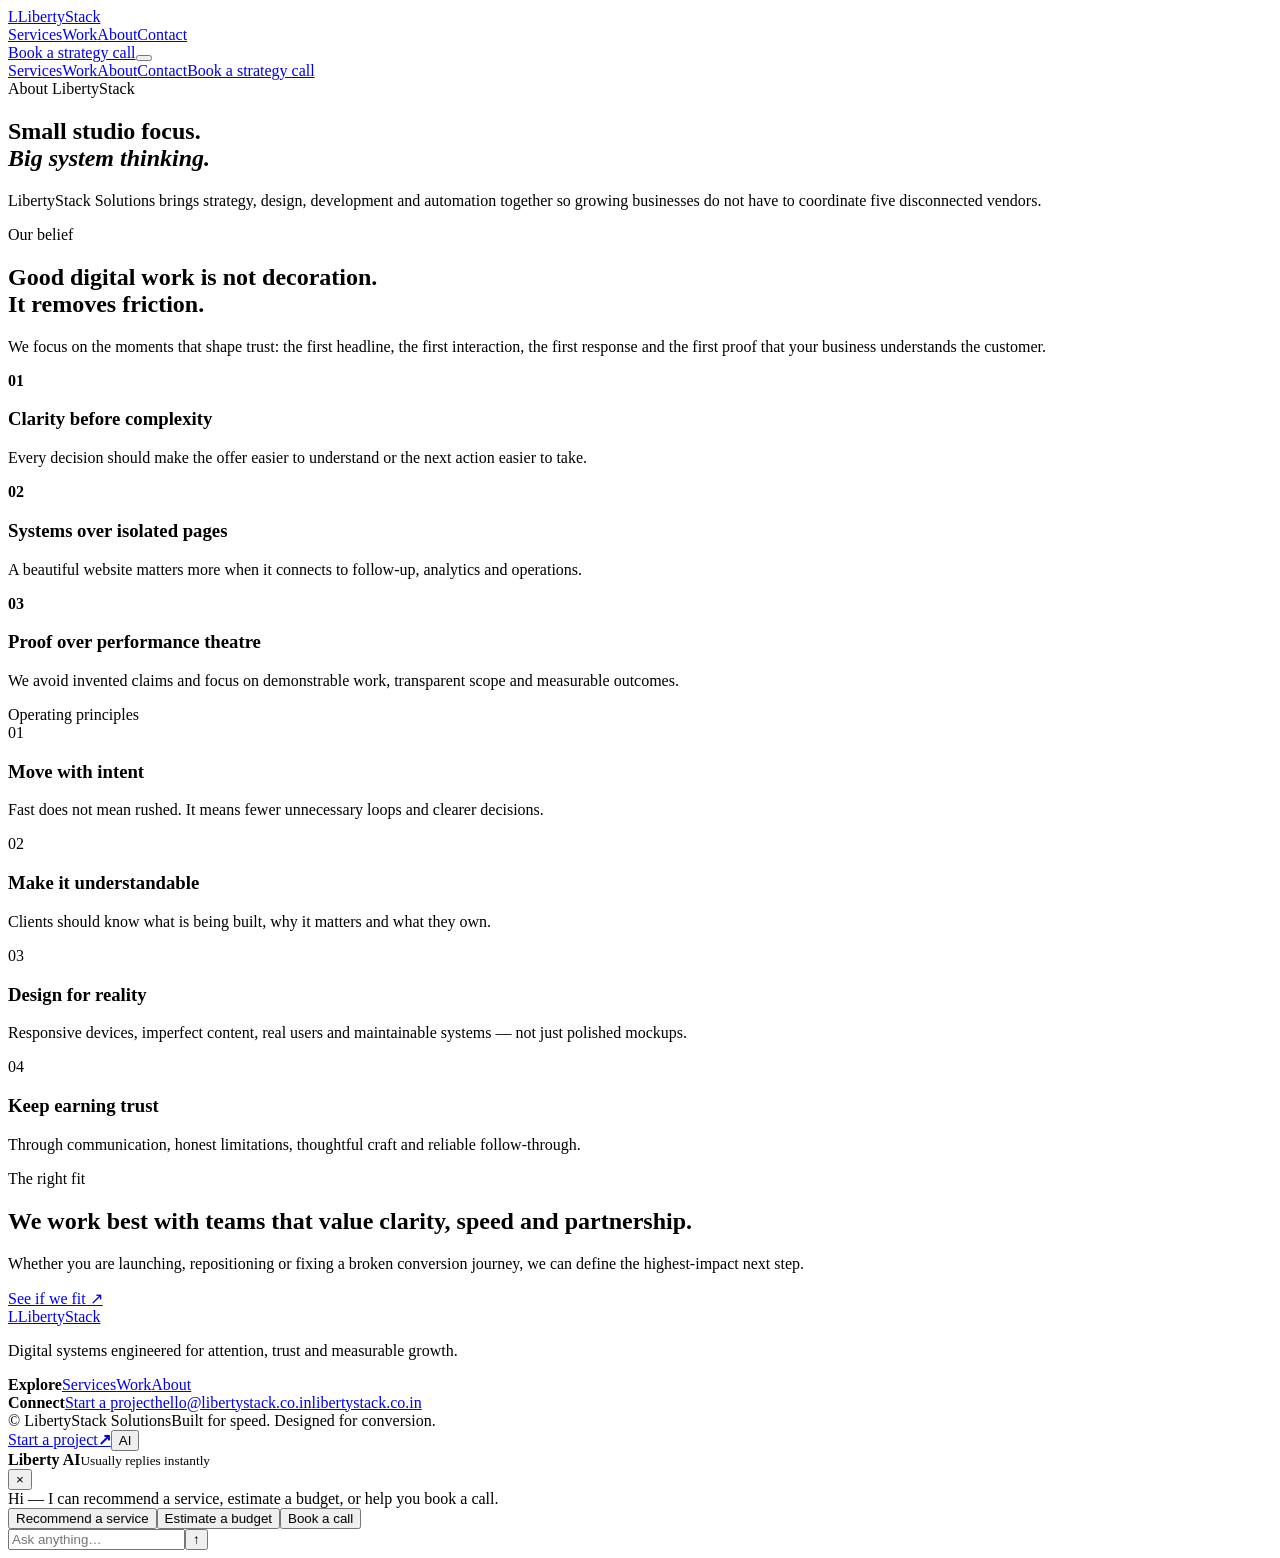
==== about.html @ 8dff5a0b "Add files via upload" ====
<!doctype html><html lang="en"><head><meta charset="utf-8"><meta name="viewport" content="width=device-width,initial-scale=1"><title>About — LibertyStack Solutions</title><meta name="description" content="Learn about LibertyStack Solutions and our approach to strategy, design and digital engineering."><meta name="theme-color" content="#07090d"><link rel="preconnect" href="https://fonts.googleapis.com"><link rel="preconnect" href="https://fonts.gstatic.com" crossorigin><link href="https://fonts.googleapis.com/css2?family=Inter:wght@400;500;600;700;800&family=Manrope:wght@600;700;800&display=swap" rel="stylesheet"><link rel="stylesheet" href="assets/styles.css"><script type="application/ld+json">{"@context":"https://schema.org","@type":"ProfessionalService","name":"LibertyStack Solutions","url":"https://libertystack.co.in","email":"hello@libertystack.co.in","description":"Web design, development, automation and digital growth systems."}</script></head><body><div class="page-transition"></div><header class="site-header" id="siteHeader"><a class="brand" href="index.html" aria-label="LibertyStack Solutions home"><span class="brand-mark">L</span><span>LibertyStack</span></a><nav class="desktop-nav" aria-label="Primary"><a href="services.html">Services</a><a href="work.html">Work</a><a href="about.html">About</a><a href="contact.html">Contact</a></nav><a class="button button-small desktop-cta" href="contact.html#book">Book a strategy call</a><button class="menu-toggle" aria-label="Open menu" aria-expanded="false"><span></span><span></span></button></header><div class="mobile-menu" aria-hidden="true"><a href="services.html">Services</a><a href="work.html">Work</a><a href="about.html">About</a><a href="contact.html">Contact</a><a class="button" href="contact.html#book">Book a strategy call</a></div><main><section class="page-hero"><div class="gradient-orb orb-one"></div><div class="eyebrow">About LibertyStack</div><h1>Small studio focus.<br><em>Big system thinking.</em></h1><p>LibertyStack Solutions brings strategy, design, development and automation together so growing businesses do not have to coordinate five disconnected vendors.</p></section><section class="section about-story"><div class="section-label">Our belief</div><div class="split-heading"><h2>Good digital work is not decoration.<br><span>It removes friction.</span></h2><p>We focus on the moments that shape trust: the first headline, the first interaction, the first response and the first proof that your business understands the customer.</p></div><div class="belief-grid"><article><b>01</b><h3>Clarity before complexity</h3><p>Every decision should make the offer easier to understand or the next action easier to take.</p></article><article><b>02</b><h3>Systems over isolated pages</h3><p>A beautiful website matters more when it connects to follow-up, analytics and operations.</p></article><article><b>03</b><h3>Proof over performance theatre</h3><p>We avoid invented claims and focus on demonstrable work, transparent scope and measurable outcomes.</p></article></div></section><section class="section values"><div class="section-label">Operating principles</div><div class="value-row"><span>01</span><h3>Move with intent</h3><p>Fast does not mean rushed. It means fewer unnecessary loops and clearer decisions.</p></div><div class="value-row"><span>02</span><h3>Make it understandable</h3><p>Clients should know what is being built, why it matters and what they own.</p></div><div class="value-row"><span>03</span><h3>Design for reality</h3><p>Responsive devices, imperfect content, real users and maintainable systems — not just polished mockups.</p></div><div class="value-row"><span>04</span><h3>Keep earning trust</h3><p>Through communication, honest limitations, thoughtful craft and reliable follow-through.</p></div></section><section class="process-band"><div class="section-label">The right fit</div><h2>We work best with teams that value clarity, speed and partnership.</h2><p>Whether you are launching, repositioning or fixing a broken conversion journey, we can define the highest-impact next step.</p><a class="button button-light" href="contact.html">See if we fit ↗</a></section></main><footer class="footer"><div><a class="brand" href="index.html"><span class="brand-mark">L</span><span>LibertyStack</span></a><p>Digital systems engineered for attention, trust and measurable growth.</p></div><div class="footer-links"><div><strong>Explore</strong><a href="services.html">Services</a><a href="work.html">Work</a><a href="about.html">About</a></div><div><strong>Connect</strong><a href="contact.html">Start a project</a><a href="mailto:hello@libertystack.co.in">hello@libertystack.co.in</a><a href="https://libertystack.co.in">libertystack.co.in</a></div></div><div class="footer-bottom"><span>© <span data-year></span> LibertyStack Solutions</span><span>Built for speed. Designed for conversion.</span></div></footer><a class="sticky-cta" href="contact.html#book"><span>Start a project</span><b>↗</b></a><button class="chat-launcher" aria-label="Open AI assistant"><span class="pulse"></span>AI</button><section class="chat-panel" aria-label="LibertyStack AI assistant" aria-hidden="true"><div class="chat-head"><div><b>Liberty AI</b><small>Usually replies instantly</small></div><button class="chat-close" aria-label="Close chat">×</button></div><div class="chat-messages"><div class="bot-message">Hi — I can recommend a service, estimate a budget, or help you book a call.</div></div><div class="chat-quick"><button data-chat="services">Recommend a service</button><button data-chat="budget">Estimate a budget</button><button data-chat="call">Book a call</button></div><form class="chat-form"><input aria-label="Your message" placeholder="Ask anything…"><button aria-label="Send">↑</button></form></section><script src="assets/main.js" defer></script></body></html>
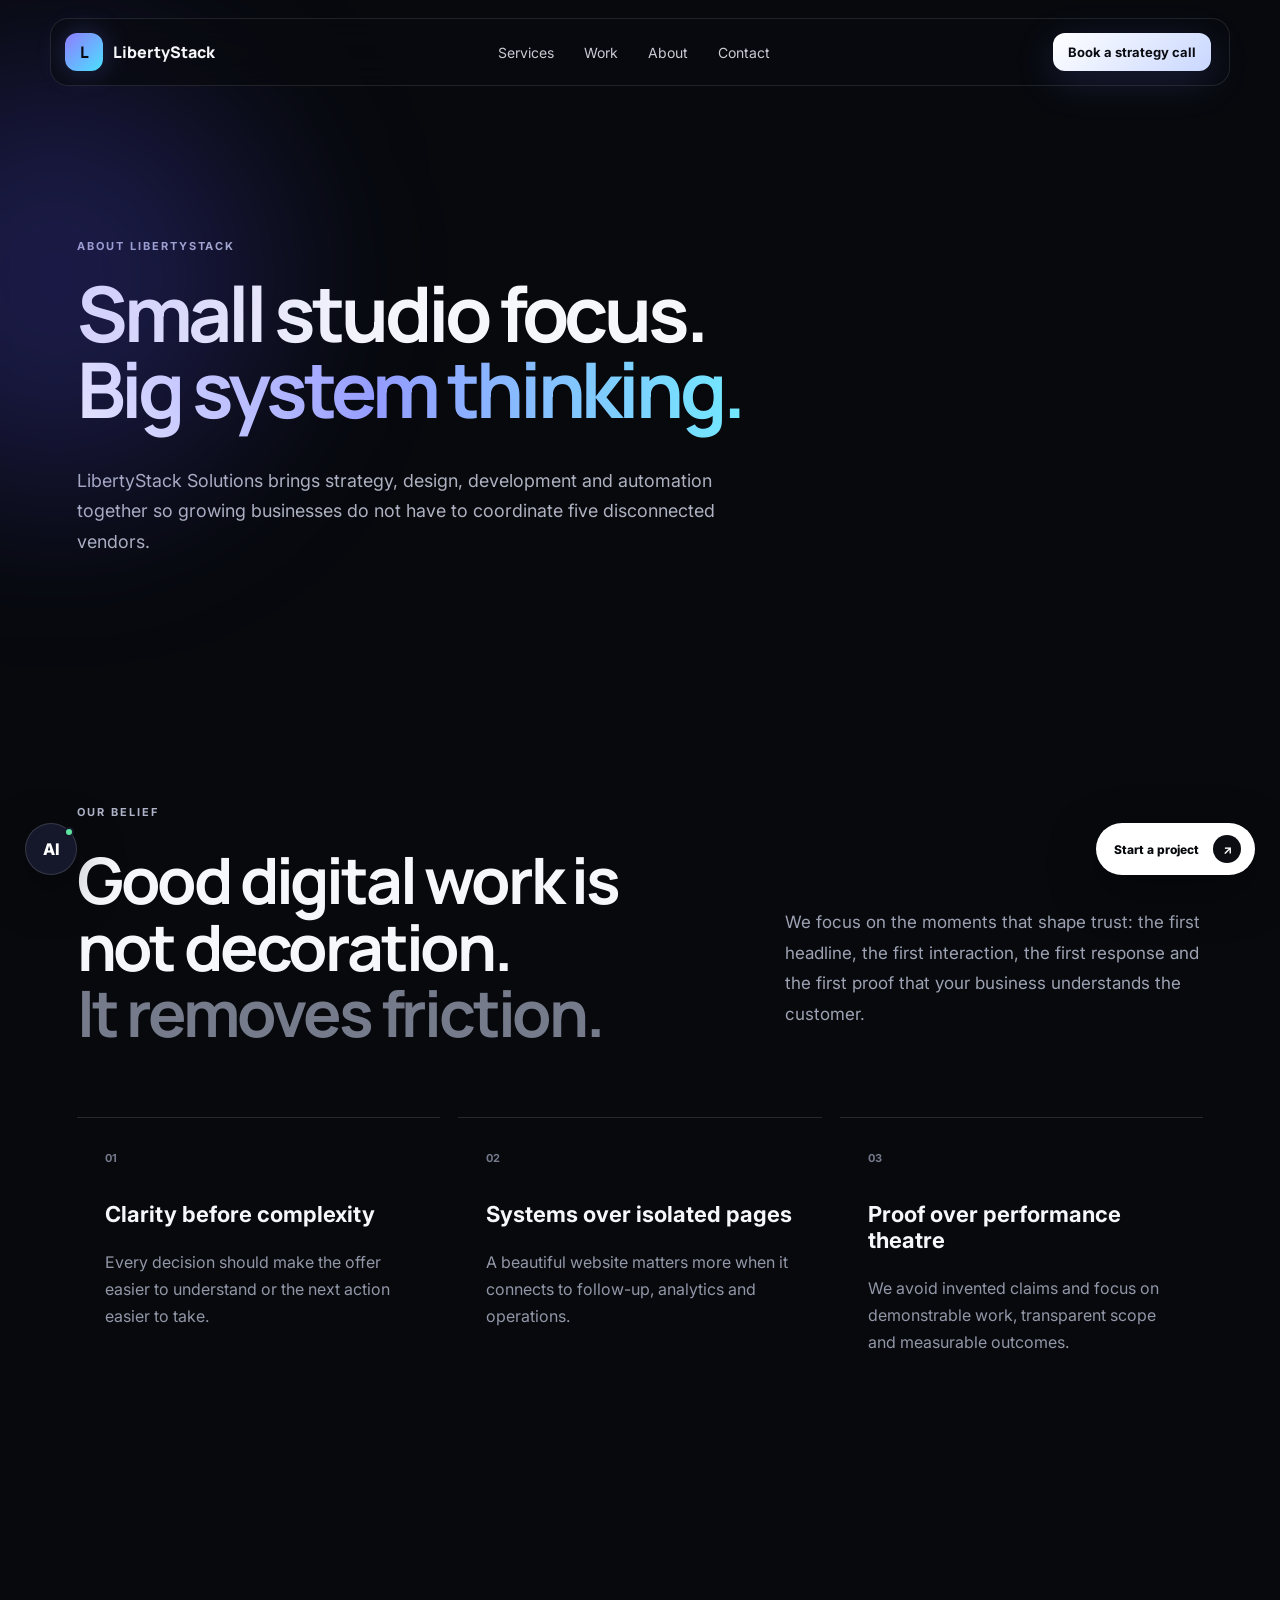
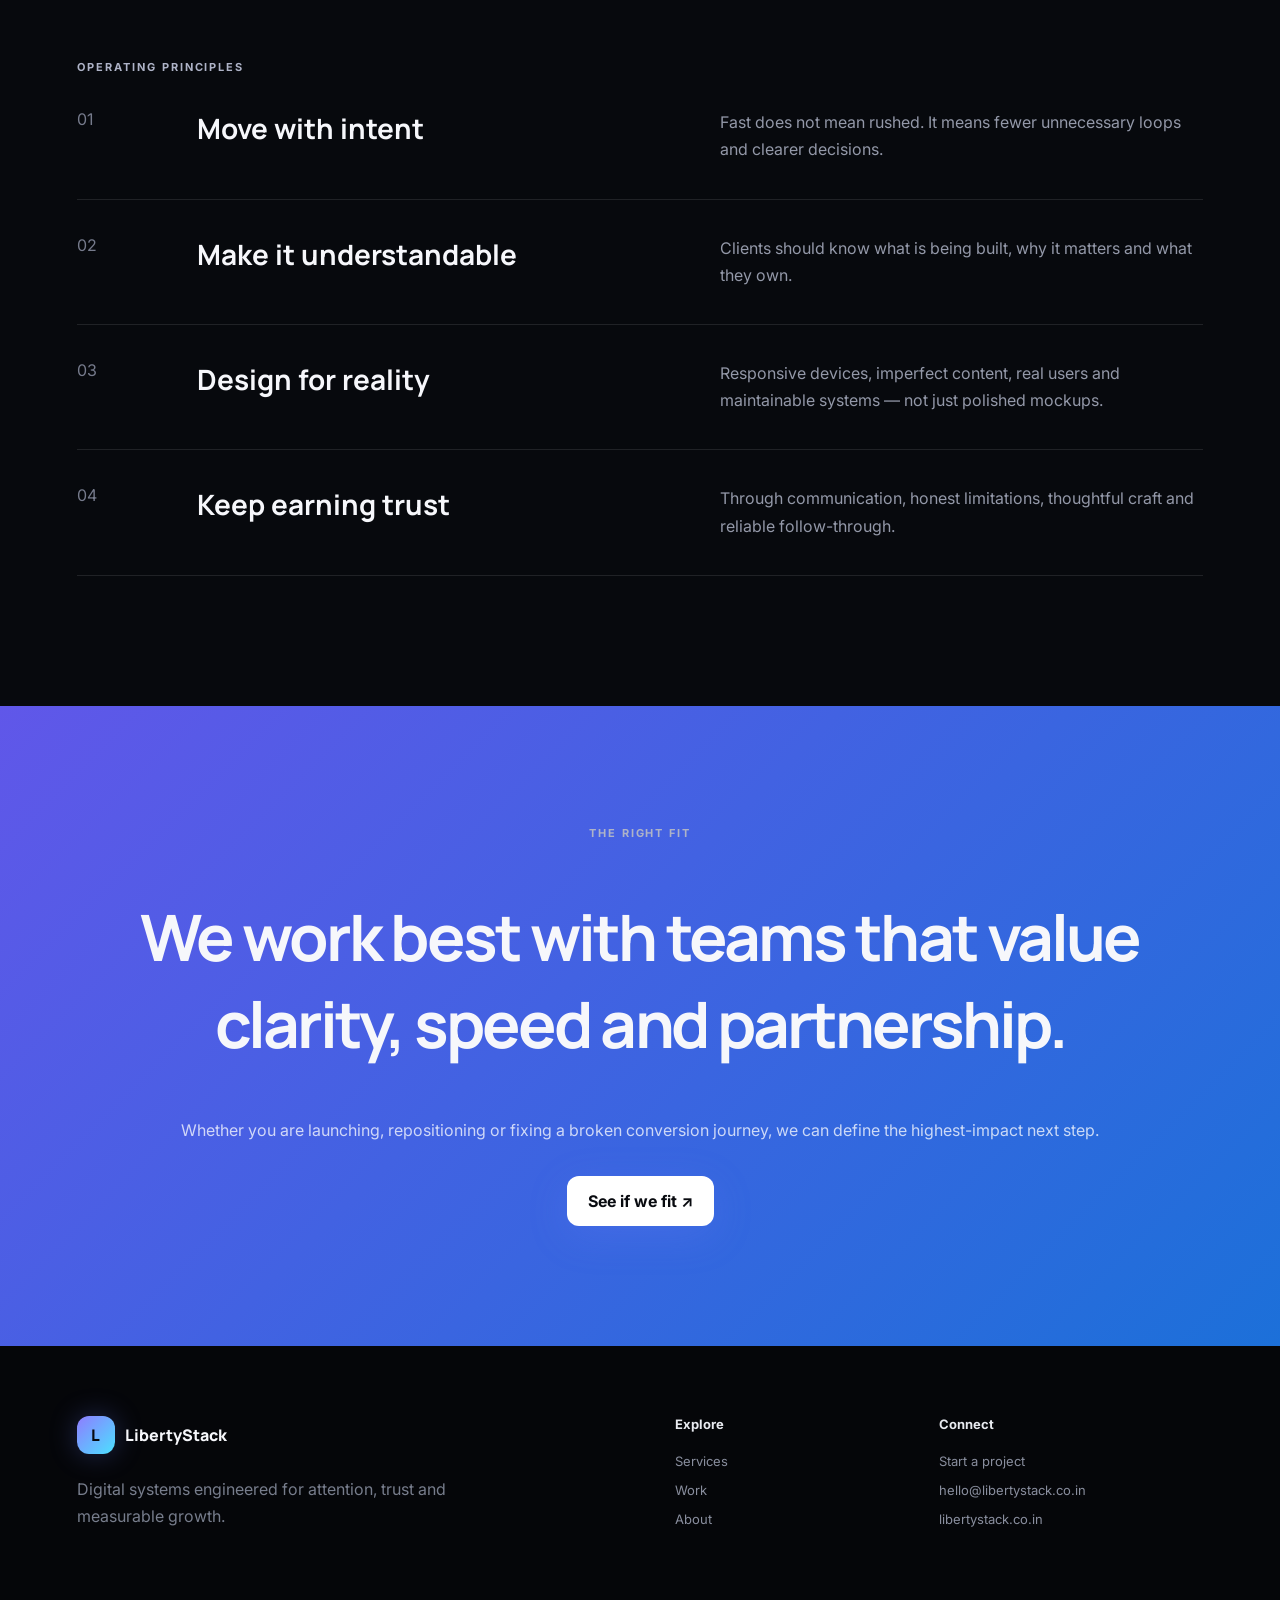
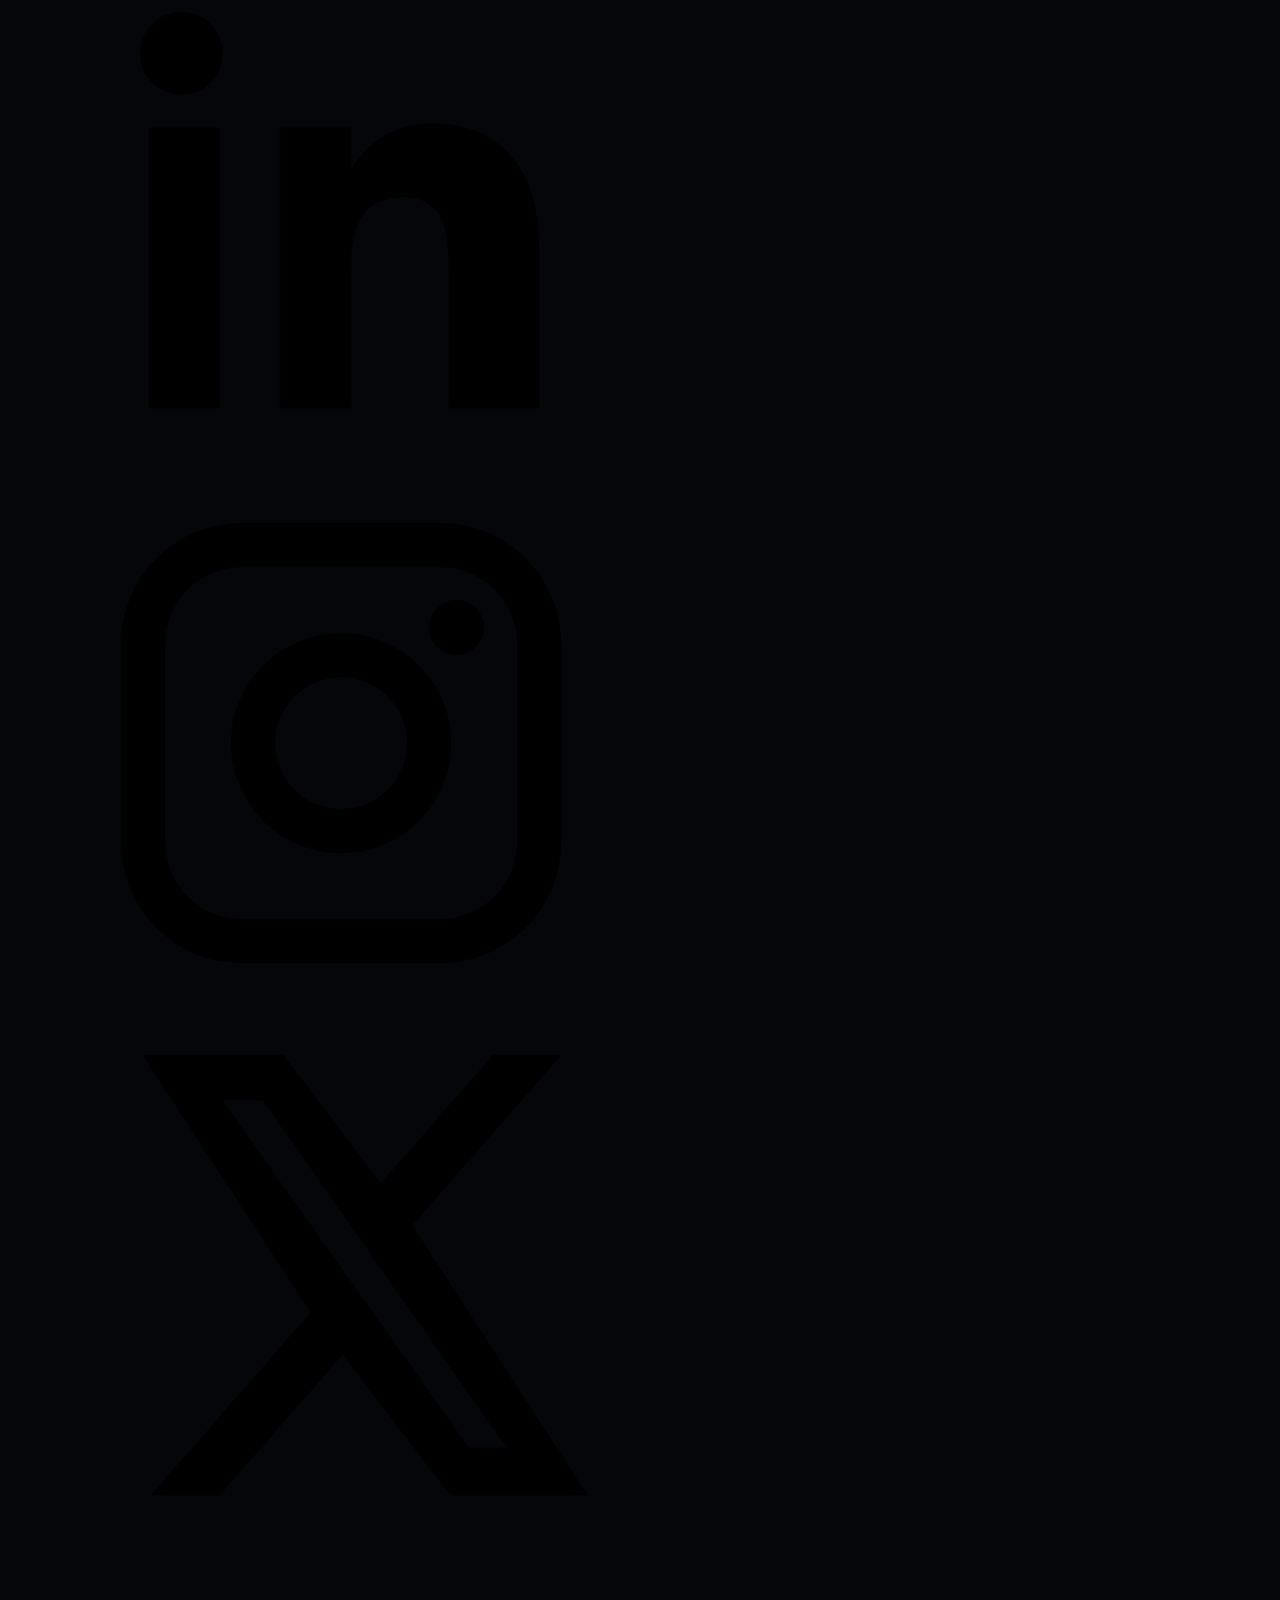
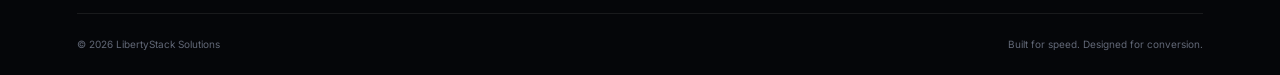
==== commit 88803ed2: "Add files via upload" ====
--- a/about.html
+++ b/about.html
@@ -1 +1,11 @@
-<!doctype html><html lang="en"><head><meta charset="utf-8"><meta name="viewport" content="width=device-width,initial-scale=1"><title>About — LibertyStack Solutions</title><meta name="description" content="Learn about LibertyStack Solutions and our approach to strategy, design and digital engineering."><meta name="theme-color" content="#07090d"><link rel="preconnect" href="https://fonts.googleapis.com"><link rel="preconnect" href="https://fonts.gstatic.com" crossorigin><link href="https://fonts.googleapis.com/css2?family=Inter:wght@400;500;600;700;800&family=Manrope:wght@600;700;800&display=swap" rel="stylesheet"><link rel="stylesheet" href="assets/styles.css"><script type="application/ld+json">{"@context":"https://schema.org","@type":"ProfessionalService","name":"LibertyStack Solutions","url":"https://libertystack.co.in","email":"hello@libertystack.co.in","description":"Web design, development, automation and digital growth systems."}</script></head><body><div class="page-transition"></div><header class="site-header" id="siteHeader"><a class="brand" href="index.html" aria-label="LibertyStack Solutions home"><span class="brand-mark">L</span><span>LibertyStack</span></a><nav class="desktop-nav" aria-label="Primary"><a href="services.html">Services</a><a href="work.html">Work</a><a href="about.html">About</a><a href="contact.html">Contact</a></nav><a class="button button-small desktop-cta" href="contact.html#book">Book a strategy call</a><button class="menu-toggle" aria-label="Open menu" aria-expanded="false"><span></span><span></span></button></header><div class="mobile-menu" aria-hidden="true"><a href="services.html">Services</a><a href="work.html">Work</a><a href="about.html">About</a><a href="contact.html">Contact</a><a class="button" href="contact.html#book">Book a strategy call</a></div><main><section class="page-hero"><div class="gradient-orb orb-one"></div><div class="eyebrow">About LibertyStack</div><h1>Small studio focus.<br><em>Big system thinking.</em></h1><p>LibertyStack Solutions brings strategy, design, development and automation together so growing businesses do not have to coordinate five disconnected vendors.</p></section><section class="section about-story"><div class="section-label">Our belief</div><div class="split-heading"><h2>Good digital work is not decoration.<br><span>It removes friction.</span></h2><p>We focus on the moments that shape trust: the first headline, the first interaction, the first response and the first proof that your business understands the customer.</p></div><div class="belief-grid"><article><b>01</b><h3>Clarity before complexity</h3><p>Every decision should make the offer easier to understand or the next action easier to take.</p></article><article><b>02</b><h3>Systems over isolated pages</h3><p>A beautiful website matters more when it connects to follow-up, analytics and operations.</p></article><article><b>03</b><h3>Proof over performance theatre</h3><p>We avoid invented claims and focus on demonstrable work, transparent scope and measurable outcomes.</p></article></div></section><section class="section values"><div class="section-label">Operating principles</div><div class="value-row"><span>01</span><h3>Move with intent</h3><p>Fast does not mean rushed. It means fewer unnecessary loops and clearer decisions.</p></div><div class="value-row"><span>02</span><h3>Make it understandable</h3><p>Clients should know what is being built, why it matters and what they own.</p></div><div class="value-row"><span>03</span><h3>Design for reality</h3><p>Responsive devices, imperfect content, real users and maintainable systems — not just polished mockups.</p></div><div class="value-row"><span>04</span><h3>Keep earning trust</h3><p>Through communication, honest limitations, thoughtful craft and reliable follow-through.</p></div></section><section class="process-band"><div class="section-label">The right fit</div><h2>We work best with teams that value clarity, speed and partnership.</h2><p>Whether you are launching, repositioning or fixing a broken conversion journey, we can define the highest-impact next step.</p><a class="button button-light" href="contact.html">See if we fit ↗</a></section></main><footer class="footer"><div><a class="brand" href="index.html"><span class="brand-mark">L</span><span>LibertyStack</span></a><p>Digital systems engineered for attention, trust and measurable growth.</p></div><div class="footer-links"><div><strong>Explore</strong><a href="services.html">Services</a><a href="work.html">Work</a><a href="about.html">About</a></div><div><strong>Connect</strong><a href="contact.html">Start a project</a><a href="mailto:hello@libertystack.co.in">hello@libertystack.co.in</a><a href="https://libertystack.co.in">libertystack.co.in</a></div></div><div class="footer-bottom"><span>© <span data-year></span> LibertyStack Solutions</span><span>Built for speed. Designed for conversion.</span></div></footer><a class="sticky-cta" href="contact.html#book"><span>Start a project</span><b>↗</b></a><button class="chat-launcher" aria-label="Open AI assistant"><span class="pulse"></span>AI</button><section class="chat-panel" aria-label="LibertyStack AI assistant" aria-hidden="true"><div class="chat-head"><div><b>Liberty AI</b><small>Usually replies instantly</small></div><button class="chat-close" aria-label="Close chat">×</button></div><div class="chat-messages"><div class="bot-message">Hi — I can recommend a service, estimate a budget, or help you book a call.</div></div><div class="chat-quick"><button data-chat="services">Recommend a service</button><button data-chat="budget">Estimate a budget</button><button data-chat="call">Book a call</button></div><form class="chat-form"><input aria-label="Your message" placeholder="Ask anything…"><button aria-label="Send">↑</button></form></section><script src="assets/main.js" defer></script></body></html>+<!doctype html><html lang="en"><head><meta charset="utf-8"><meta name="viewport" content="width=device-width,initial-scale=1"><title>About — LibertyStack Solutions</title><meta name="description" content="Learn about LibertyStack Solutions and our approach to strategy, design and digital engineering."><meta name="theme-color" content="#07090d"><link rel="preconnect" href="https://fonts.googleapis.com"><link rel="preconnect" href="https://fonts.gstatic.com" crossorigin><link href="https://fonts.googleapis.com/css2?family=Inter:wght@400;500;600;700;800&family=Manrope:wght@600;700;800&display=swap" rel="stylesheet"><link rel="stylesheet" href="assets/styles.css"><script type="application/ld+json">{"@context":"https://schema.org","@type":"ProfessionalService","name":"LibertyStack Solutions","url":"https://libertystack.co.in","email":"hello@libertystack.co.in","description":"Web design, development, automation and digital growth systems."}</script></head><body><div class="page-transition"></div><header class="site-header" id="siteHeader"><a class="brand" href="index.html" aria-label="LibertyStack Solutions home"><span class="brand-mark">L</span><span>LibertyStack</span></a><nav class="desktop-nav" aria-label="Primary"><a href="services.html">Services</a><a href="work.html">Work</a><a href="about.html">About</a><a href="contact.html">Contact</a></nav><a class="button button-small desktop-cta" href="contact.html#book">Book a strategy call</a><button class="menu-toggle" aria-label="Open menu" aria-expanded="false"><span></span><span></span></button></header><div class="mobile-menu" aria-hidden="true"><a href="services.html">Services</a><a href="work.html">Work</a><a href="about.html">About</a><a href="contact.html">Contact</a><a class="button" href="contact.html#book">Book a strategy call</a></div><main><section class="page-hero"><div class="gradient-orb orb-one"></div><div class="eyebrow">About LibertyStack</div><h1>Small studio focus.<br><em>Big system thinking.</em></h1><p>LibertyStack Solutions brings strategy, design, development and automation together so growing businesses do not have to coordinate five disconnected vendors.</p></section><section class="section about-story"><div class="section-label">Our belief</div><div class="split-heading"><h2>Good digital work is not decoration.<br><span>It removes friction.</span></h2><p>We focus on the moments that shape trust: the first headline, the first interaction, the first response and the first proof that your business understands the customer.</p></div><div class="belief-grid"><article><b>01</b><h3>Clarity before complexity</h3><p>Every decision should make the offer easier to understand or the next action easier to take.</p></article><article><b>02</b><h3>Systems over isolated pages</h3><p>A beautiful website matters more when it connects to follow-up, analytics and operations.</p></article><article><b>03</b><h3>Proof over performance theatre</h3><p>We avoid invented claims and focus on demonstrable work, transparent scope and measurable outcomes.</p></article></div></section><section class="section values"><div class="section-label">Operating principles</div><div class="value-row"><span>01</span><h3>Move with intent</h3><p>Fast does not mean rushed. It means fewer unnecessary loops and clearer decisions.</p></div><div class="value-row"><span>02</span><h3>Make it understandable</h3><p>Clients should know what is being built, why it matters and what they own.</p></div><div class="value-row"><span>03</span><h3>Design for reality</h3><p>Responsive devices, imperfect content, real users and maintainable systems — not just polished mockups.</p></div><div class="value-row"><span>04</span><h3>Keep earning trust</h3><p>Through communication, honest limitations, thoughtful craft and reliable follow-through.</p></div></section><section class="process-band"><div class="section-label">The right fit</div><h2>We work best with teams that value clarity, speed and partnership.</h2><p>Whether you are launching, repositioning or fixing a broken conversion journey, we can define the highest-impact next step.</p><a class="button button-light" href="contact.html">See if we fit ↗</a></section></main><footer class="footer"><div><a class="brand" href="index.html"><span class="brand-mark">L</span><span>LibertyStack</span></a><p>Digital systems engineered for attention, trust and measurable growth.</p><div class="social-links" aria-label="Social media links">
+<a class="social-icon" href="https://www.linkedin.com/in/ishant-kumar-sharma" target="_blank" rel="noopener noreferrer" aria-label="LinkedIn">
+<svg viewBox="0 0 24 24" aria-hidden="true"><path d="M6.5 8.25H3.25V21H6.5V8.25ZM4.88 3A1.88 1.88 0 1 0 4.88 6.75 1.88 1.88 0 0 0 4.88 3ZM21 13.69C21 9.85 18.95 8.06 16.21 8.06c-2.21 0-3.2 1.22-3.75 2.07V8.25H9.21V21h3.25v-6.31c0-1.66.31-3.27 2.37-3.27 2.03 0 2.06 1.9 2.06 3.38V21H21v-7.31Z"/></svg>
+</a>
+<a class="social-icon" href="https://www.instagram.com/_scott_0320?igsh=MTJ5cDVhOWIwY25hOA%3D%3D" target="_blank" rel="noopener noreferrer" aria-label="Instagram">
+<svg viewBox="0 0 24 24" aria-hidden="true"><path d="M7.5 2h9A5.5 5.5 0 0 1 22 7.5v9a5.5 5.5 0 0 1-5.5 5.5h-9A5.5 5.5 0 0 1 2 16.5v-9A5.5 5.5 0 0 1 7.5 2Zm0 2A3.5 3.5 0 0 0 4 7.5v9A3.5 3.5 0 0 0 7.5 20h9a3.5 3.5 0 0 0 3.5-3.5v-9A3.5 3.5 0 0 0 16.5 4h-9Zm9.75 1.5a1.25 1.25 0 1 1 0 2.5 1.25 1.25 0 0 1 0-2.5ZM12 7a5 5 0 1 1 0 10 5 5 0 0 1 0-10Zm0 2a3 3 0 1 0 0 6 3 3 0 0 0 0-6Z"/></svg>
+</a>
+<a class="social-icon" href="https://x.com/IshantS29500977" target="_blank" rel="noopener noreferrer" aria-label="X">
+<svg viewBox="0 0 24 24" aria-hidden="true"><path d="M18.9 2H22l-6.77 7.74L23.2 22h-6.24l-4.89-6.39L6.48 22H3.36l7.26-8.3L2.98 2h6.4l4.42 5.84L18.9 2Zm-1.1 17.84h1.72L8.44 4.05H6.6L17.8 19.84Z"/></svg>
+</a>
+</div></div><div class="footer-links"><div><strong>Explore</strong><a href="services.html">Services</a><a href="work.html">Work</a><a href="about.html">About</a></div><div><strong>Connect</strong><a href="contact.html">Start a project</a><a href="mailto:hello@libertystack.co.in">hello@libertystack.co.in</a><a href="https://libertystack.co.in">libertystack.co.in</a></div></div><div class="footer-bottom"><span>© <span data-year></span> LibertyStack Solutions</span><span>Built for speed. Designed for conversion.</span></div></footer><a class="sticky-cta" href="contact.html#book"><span>Start a project</span><b>↗</b></a><button class="chat-launcher" aria-label="Open AI assistant"><span class="pulse"></span>AI</button><section class="chat-panel" aria-label="LibertyStack AI assistant" aria-hidden="true"><div class="chat-head"><div><b>Liberty AI</b><small>Usually replies instantly</small></div><button class="chat-close" aria-label="Close chat">×</button></div><div class="chat-messages"><div class="bot-message">Hi — I can recommend a service, estimate a budget, or help you book a call.</div></div><div class="chat-quick"><button data-chat="services">Recommend a service</button><button data-chat="budget">Estimate a budget</button><button data-chat="call">Book a call</button></div><form class="chat-form"><input aria-label="Your message" placeholder="Ask anything…"><button aria-label="Send">↑</button></form></section><script src="assets/main.js" defer></script></body></html>
--- a/assets/styles.css
+++ b/assets/styles.css
@@ -0,0 +1 @@
+*{box-sizing:border-box}html{scroll-behavior:smooth}body{margin:0;background:#07090d;color:#f6f7fb;font-family:Inter,Arial,sans-serif;overflow-x:hidden}body.menu-open{overflow:hidden}::selection{background:#7c7cff;color:white}a{color:inherit;text-decoration:none}button,input,select,textarea{font:inherit}.site-header{position:fixed;z-index:100;top:18px;left:50%;transform:translateX(-50%);width:min(1180px,calc(100% - 32px));height:68px;padding:0 18px 0 14px;border:1px solid rgba(255,255,255,.1);background:rgba(9,11,16,.72);backdrop-filter:blur(22px);border-radius:18px;display:flex;align-items:center;justify-content:space-between;transition:.3s}.site-header.scrolled{top:8px;background:rgba(9,11,16,.9)}.brand{display:flex;align-items:center;gap:10px;font-family:Manrope;font-weight:800}.brand-mark{width:38px;height:38px;display:grid;place-items:center;background:linear-gradient(135deg,#8f7cff,#4be1ff);border-radius:12px;color:#080a0f;box-shadow:0 0 28px rgba(107,129,255,.28)}.desktop-nav{display:flex;gap:30px;font-size:14px;color:#c9cbd4}.desktop-nav a:hover{color:#fff}.button{display:inline-flex;align-items:center;justify-content:center;gap:10px;border:0;border-radius:12px;padding:15px 21px;background:linear-gradient(135deg,#fff,#c9d7ff);color:#090b10;font-weight:700;cursor:pointer;box-shadow:0 10px 40px rgba(120,134,255,.18);transition:transform .25s,box-shadow .25s}.button:hover{transform:translateY(-2px);box-shadow:0 15px 45px rgba(120,134,255,.3)}.button-small{padding:11px 15px;font-size:13px}.button-outline{background:transparent;color:#fff;border:1px solid rgba(255,255,255,.16);box-shadow:none}.button-light{background:#fff;color:#080a0f}.menu-toggle,.mobile-menu{display:none}.hero{min-height:100svh;position:relative;display:grid;grid-template-columns:1.1fr .7fr;gap:80px;align-items:center;padding:150px max(6vw,30px) 80px;overflow:hidden}.hero:after{content:"";position:absolute;inset:auto 0 0;height:180px;background:linear-gradient(transparent,#07090d);pointer-events:none}.hero-grid{position:absolute;inset:0;background-image:linear-gradient(rgba(255,255,255,.035) 1px,transparent 1px),linear-gradient(90deg,rgba(255,255,255,.035) 1px,transparent 1px);background-size:72px 72px;mask-image:linear-gradient(to bottom,black,transparent 80%)}#networkGlobe{position:absolute;inset:0 0 0 auto;width:62%;height:100%;opacity:.8}.gradient-orb{position:absolute;border-radius:50%;filter:blur(90px);pointer-events:none}.orb-one{width:420px;height:420px;background:rgba(92,83,255,.24);top:10%;left:-12%}.orb-two{width:440px;height:440px;background:rgba(28,194,255,.18);right:-12%;bottom:5%}.orb-three{width:500px;height:500px;background:rgba(125,92,255,.28);left:50%;top:20%;transform:translate(-50%,-50%)}.hero-copy{position:relative;z-index:2;max-width:760px}.eyebrow,.section-label{text-transform:uppercase;letter-spacing:.18em;font-size:11px;font-weight:700;color:#aeb3c7}.eyebrow{display:flex;align-items:center;gap:10px}.eyebrow span{width:24px;height:1px;background:#8f8cff}.hero h1,.page-hero h1{font-family:Manrope;margin:22px 0;font-size:clamp(48px,6vw,94px);line-height:.98;letter-spacing:-.055em}.hero h1 em,.page-hero h1 em{font-style:normal;background:linear-gradient(90deg,#fff,#959dff 45%,#72e8ff);-webkit-background-clip:text;color:transparent}.hero-copy>p,.page-hero>p{max-width:680px;color:#aeb2c0;font-size:clamp(17px,1.4vw,21px);line-height:1.7}.hero-actions{display:flex;align-items:center;gap:25px;margin-top:35px}.text-link{font-size:14px;font-weight:700;color:#d9dbea}.text-link span{margin-left:5px}.hero-proof{display:flex;gap:34px;margin-top:55px}.hero-proof div{display:flex;flex-direction:column;border-left:1px solid rgba(255,255,255,.12);padding-left:16px}.hero-proof b{font-size:20px}.hero-proof span{font-size:11px;color:#858a99;margin-top:5px}.glass-card{background:linear-gradient(145deg,rgba(255,255,255,.1),rgba(255,255,255,.025));border:1px solid rgba(255,255,255,.13);box-shadow:0 30px 90px rgba(0,0,0,.42);backdrop-filter:blur(18px)}.hero-console{position:relative;z-index:3;padding:18px 22px 24px;border-radius:24px;transform-style:preserve-3d}.console-top{display:flex;align-items:center;gap:7px;border-bottom:1px solid rgba(255,255,255,.08);padding-bottom:15px}.console-top span{width:8px;height:8px;border-radius:50%;background:#4c515d}.console-top small{margin-left:auto;color:#777d8e}.console-metric{padding:28px 0 12px;display:grid;grid-template-columns:1fr auto;gap:5px}.console-metric small{grid-column:1/-1;color:#8b91a2}.console-metric b{font-size:38px}.positive{color:#5ee5a0;align-self:end;font-size:12px}.mini-chart{height:130px;display:flex;align-items:end;gap:8px;border-bottom:1px solid rgba(255,255,255,.1);padding:15px 0}.mini-chart i{flex:1;height:var(--h);border-radius:4px 4px 0 0;background:linear-gradient(#76e6ff,#7667ff);opacity:.8}.console-row{display:flex;justify-content:space-between;padding-top:15px;font-size:12px;color:#9ca1b1}.console-row b{color:#e9ebf2}.status-dot{display:inline-block;width:6px;height:6px;border-radius:50%;background:#5ee5a0;margin-right:7px;box-shadow:0 0 10px #5ee5a0}.scroll-note{position:absolute;z-index:4;bottom:28px;left:50%;transform:translateX(-50%);font-size:10px;text-transform:uppercase;letter-spacing:.15em;color:#777d8c}.scroll-note span{margin-left:10px}.logo-strip{padding:26px 5vw;border-top:1px solid rgba(255,255,255,.07);border-bottom:1px solid rgba(255,255,255,.07);color:#707584;text-align:center}.logo-strip>span{font-size:10px;text-transform:uppercase;letter-spacing:.18em}.logo-strip div{display:flex;justify-content:center;gap:clamp(22px,5vw,70px);flex-wrap:wrap;margin-top:18px}.logo-strip b{font-family:Manrope;font-size:13px;letter-spacing:.08em;color:#a5a9b5}.section{padding:130px max(6vw,30px);max-width:1500px;margin:auto}.split-heading,.section-head{display:grid;grid-template-columns:1.2fr .8fr;gap:80px;align-items:end;margin-top:28px}.split-heading h2,.section-head h2,.calculator-copy h2,.faq h2{font-family:Manrope;font-size:clamp(38px,5vw,72px);line-height:1.04;letter-spacing:-.05em;margin:0}.split-heading h2 span{color:#757b8b}.split-heading p{color:#9ea3b3;line-height:1.8;font-size:17px}.section-head .text-link{justify-self:end}.system-track{display:grid;grid-template-columns:1fr auto 1fr auto 1fr;margin-top:80px}.system-node{padding:28px}.system-node b{font-size:11px;color:#74798a}.system-node h3{font-size:24px;margin:32px 0 12px}.system-node p{color:#9297a7;line-height:1.7}.system-line{width:1px;background:linear-gradient(transparent,rgba(124,126,255,.8),transparent)}.service-grid{display:grid;grid-template-columns:repeat(3,1fr);gap:18px;margin-top:55px}.service-card{min-height:475px;position:relative;padding:28px;border-radius:24px;border:1px solid rgba(255,255,255,.09);background:linear-gradient(150deg,rgba(255,255,255,.07),rgba(255,255,255,.015));overflow:hidden;transition:border-color .3s,transform .3s;transform-style:preserve-3d}.service-card:before{content:"";position:absolute;width:180px;height:180px;border-radius:50%;filter:blur(60px);background:rgba(106,91,255,.18);right:-70px;top:-70px}.service-card:hover{border-color:rgba(145,143,255,.45)}.service-number{font-size:11px;color:#777d8c}.service-icon{font-size:60px;margin:70px 0 24px;color:#9495ff}.service-card h3{font-size:25px}.service-card p,.service-card li{color:#989dac;line-height:1.65}.service-card ul{list-style:none;padding:0;margin:25px 0}.service-card li:before{content:"↳";margin-right:10px;color:#7779ff}.service-card>a{position:absolute;bottom:28px;font-weight:700;font-size:13px}.project{margin-top:55px;border-radius:28px;border:1px solid rgba(255,255,255,.1);background:#10131a;overflow:hidden}.project-large{display:grid;grid-template-columns:.8fr 1.2fr;min-height:600px}.project-copy{padding:60px;display:flex;flex-direction:column;justify-content:center}.project-copy>span,.project-small>span,.case-copy>span{font-size:11px;text-transform:uppercase;letter-spacing:.16em;color:#8e93a3}.project-copy h3,.project-small h3{font-family:Manrope;font-size:clamp(30px,3vw,48px);letter-spacing:-.04em}.project-copy p{color:#a1a6b4;line-height:1.8}.tag-row{display:flex;gap:8px;flex-wrap:wrap;margin:20px 0 45px}.tag-row i{font-style:normal;border:1px solid rgba(255,255,255,.1);padding:8px 10px;border-radius:100px;font-size:10px;color:#aeb2c0}.project-copy a,.project-small a{font-weight:700;font-size:13px}.browser-mock{position:relative;min-height:450px;background:#e9e1d8;color:#191613;overflow:hidden}.browser-bar{height:38px;background:rgba(255,255,255,.45);display:flex;align-items:center;padding:0 15px;gap:6px}.browser-bar i{width:7px;height:7px;background:#9d948c;border-radius:50%}.mock-nav{padding:20px 26px;font-family:Manrope;font-weight:800;display:flex;justify-content:space-between;font-size:12px}.mock-nav span{font-family:Inter;font-weight:500;font-size:9px}.mock-beauty-copy{position:absolute;z-index:2;top:35%;left:8%;display:flex;flex-direction:column}.mock-beauty-copy small{font-size:9px;letter-spacing:.2em}.mock-beauty-copy b{font-family:Manrope;font-size:clamp(34px,4vw,65px);letter-spacing:-.06em;margin:10px 0}.mock-beauty-copy button{width:max-content;border:0;background:#1c1917;color:white;padding:10px 15px;font-size:9px}.bottle{position:absolute;right:8%;bottom:5%;width:16%;height:58%;background:linear-gradient(90deg,#b99b76,#e7d4b9,#9b7955);border-radius:18px 18px 8px 8px;box-shadow:0 25px 50px rgba(80,50,20,.2)}.bottle:before{content:"";position:absolute;width:50%;height:13%;left:25%;top:-12%;background:#1d1a18}.bottle:after{content:"OLIXA";position:absolute;top:45%;width:100%;text-align:center;font-size:9px;letter-spacing:.15em}.b2{right:2%;height:40%;width:12%;filter:saturate(.75)}.project-pair{display:grid;grid-template-columns:1fr 1fr;gap:18px;margin-top:18px}.project-small{padding:18px;border:1px solid rgba(255,255,255,.09);border-radius:26px;background:#10131a}.project-small>span,.project-small h3,.project-small>a{display:block;margin-left:20px;margin-right:20px}.project-small h3{font-size:28px}.fitness-visual,.dashboard-visual{height:390px;border-radius:18px;margin-bottom:28px;position:relative;overflow:hidden}.fitness-visual{background:radial-gradient(circle at 30% 30%,#885dff,#17141f 55%,#0d0d11);display:flex;align-items:center;padding:50px}.fitness-ring{position:absolute;width:300px;height:300px;border:45px solid rgba(255,255,255,.08);border-top-color:#d8ff67;border-radius:50%;right:-60px;top:30px;transform:rotate(20deg)}.fitness-visual b{font-family:Manrope;font-size:42px;line-height:.95;z-index:2}.fitness-visual span{position:absolute;bottom:25px;right:30px;color:#d8ff67;font-size:24px}.dashboard-visual{background:#dfe7f2;display:flex;padding:28px}.dash-side{width:16%;border-radius:10px;background:#1c2434}.dash-main{flex:1;margin-left:15px;background:white;border-radius:10px;padding:25px;color:#202635}.dash-chart{height:150px;margin-top:25px;background:linear-gradient(135deg,transparent 45%,#7977ff 46%,#7977ff 49%,transparent 50%),linear-gradient(to top,#f1f3f9 1px,transparent 1px);background-size:100% 100%,100% 35px}.dash-boxes{display:flex;gap:10px;margin-top:20px}.dash-boxes i{height:50px;flex:1;background:#eef1f7;border-radius:7px}.before-after{height:600px;position:relative;margin-top:60px;border-radius:26px;overflow:hidden;border:1px solid rgba(255,255,255,.1);user-select:none}.after-panel,.before-panel{position:absolute;inset:0}.after-panel{background:#1218cc}.before-panel{width:50%;overflow:hidden;background:#ededed;border-right:2px solid white}.after-site,.before-site{width:calc(100vw - 12vw);max-width:1320px;height:100%;padding:45px;color:white}.after-site nav{display:flex;justify-content:space-between;font-weight:800}.after-site nav span{font-size:12px;font-weight:500}.after-site>div{margin:110px 8%}.after-site small{letter-spacing:.2em}.after-site h3{font-family:Manrope;font-size:80px;line-height:.9;margin:20px 0}.after-site button{padding:14px 20px;border:0}.before-site{color:#222;font-family:Arial;padding:90px 60px}.before-site h3{font-size:38px}.before-site button{background:#1474d4;color:white;padding:10px 18px;border:0}.old-boxes{display:flex;gap:15px;margin-top:70px}.old-boxes i{width:180px;height:150px;background:#ccc}.ba-handle{position:absolute;left:50%;top:0;bottom:0;width:2px;background:#fff;transform:translateX(-50%);display:grid;place-items:center}.ba-handle span{width:48px;height:48px;background:#fff;color:#111;border-radius:50%;display:grid;place-items:center;font-size:20px}.ba-label{position:absolute;top:20px;padding:8px 12px;background:rgba(0,0,0,.6);border-radius:20px;font-size:10px;text-transform:uppercase}.before-label{left:20px}.after-label{right:20px}.calculator-section{display:grid;grid-template-columns:.8fr 1.2fr;gap:90px;align-items:center}.calculator-copy p{color:#9ea3b2;line-height:1.8}.calculator-copy small{display:block;color:#666c7c;margin-top:30px}.roi-card{padding:36px;border-radius:25px}.roi-card label{display:grid;grid-template-columns:1fr auto;gap:14px;margin-bottom:30px;font-size:13px;color:#b8bcc8}.roi-card output{color:white;font-weight:700}.roi-card input{grid-column:1/-1;width:100%;accent-color:#8582ff}.roi-result{border-top:1px solid rgba(255,255,255,.1);padding-top:28px;display:flex;flex-direction:column}.roi-result span{font-size:12px;color:#989dac}.roi-result b{font-family:Manrope;font-size:42px;margin:8px 0;background:linear-gradient(90deg,#fff,#7de5ff);-webkit-background-clip:text;color:transparent}.roi-result small{color:#6f7483}.testimonial-grid{display:grid;grid-template-columns:repeat(3,1fr);gap:18px;margin-top:55px}.testimonial-grid blockquote{margin:0;padding:32px;border-radius:20px;border:1px solid rgba(255,255,255,.09);background:#0d1016}.testimonial-grid p{font-family:Manrope;font-size:22px;line-height:1.5;margin-top:0}.testimonial-grid footer{display:flex;flex-direction:column;margin-top:50px;font-size:11px}.testimonial-grid footer span{color:#777d8d;margin-top:5px}.honesty-note{font-size:11px;color:#676d7c;text-align:center;margin-top:24px}.pricing-grid{display:grid;grid-template-columns:repeat(3,1fr);gap:18px;margin-top:60px}.price-card{position:relative;padding:34px;border:1px solid rgba(255,255,255,.1);border-radius:24px;background:#0d1016}.price-card.featured{background:linear-gradient(145deg,#171a28,#10131b);border-color:#706cff;transform:translateY(-14px)}.popular{position:absolute;top:0;right:25px;transform:translateY(-50%);background:#7774ff;padding:7px 12px;border-radius:100px;font-size:9px;text-transform:uppercase;font-weight:800}.price-card>span{font-size:11px;text-transform:uppercase;letter-spacing:.15em;color:#8f94a5}.price-card h3{font-family:Manrope;font-size:40px}.price-card h3 small{display:block;font-family:Inter;font-size:10px;color:#777d8c}.price-card p,.price-card li{color:#969baa;line-height:1.7}.price-card ul{list-style:none;padding:0;margin:28px 0}.price-card li{padding:8px 0;border-bottom:1px solid rgba(255,255,255,.06)}.price-card li:before{content:"✓";color:#71eab3;margin-right:9px}.price-card .button{width:100%;margin-top:15px}.faq-layout{display:grid;grid-template-columns:.65fr 1.35fr;gap:100px}.accordion details{border-bottom:1px solid rgba(255,255,255,.12);padding:22px 0}.accordion summary{list-style:none;cursor:pointer;font-weight:600;display:flex;justify-content:space-between}.accordion summary::-webkit-details-marker{display:none}.accordion summary span{transition:.3s}.accordion details[open] summary span{transform:rotate(45deg)}.accordion p{color:#9297a7;line-height:1.75;max-width:720px}.final-cta{position:relative;text-align:center;padding:150px 30px;overflow:hidden;background:linear-gradient(#0b0d13,#11142a)}.final-cta>*{position:relative;z-index:2}.final-cta small{letter-spacing:.2em;color:#9ea2b5}.final-cta h2{font-family:Manrope;font-size:clamp(43px,6vw,82px);letter-spacing:-.055em;line-height:1;margin:25px 0}.final-cta p{color:#a3a7b6}.final-cta .button{margin-top:25px}.footer{padding:70px max(6vw,30px) 25px;display:grid;grid-template-columns:1fr 1fr;gap:70px;background:#050609}.footer>div:first-child p{max-width:380px;color:#777d8c;line-height:1.7;margin-top:22px}.footer-links{display:grid;grid-template-columns:1fr 1fr}.footer-links>div{display:flex;flex-direction:column;gap:13px;font-size:13px;color:#898e9e}.footer-links strong{color:#e8eaf0;margin-bottom:8px}.footer-bottom{grid-column:1/-1;border-top:1px solid rgba(255,255,255,.08);padding-top:24px;display:flex;justify-content:space-between;font-size:10px;color:#626877}.sticky-cta{position:fixed;z-index:90;right:25px;bottom:25px;background:#fff;color:#080a0e;padding:12px 14px 12px 18px;border-radius:100px;display:flex;gap:14px;align-items:center;font-size:12px;font-weight:800;box-shadow:0 15px 50px rgba(0,0,0,.4)}.sticky-cta b{width:28px;height:28px;border-radius:50%;display:grid;place-items:center;background:#0b0d12;color:white}.chat-launcher{position:fixed;z-index:95;left:25px;bottom:25px;width:52px;height:52px;border-radius:50%;border:1px solid rgba(255,255,255,.14);background:#15182a;color:white;font-weight:800;box-shadow:0 15px 50px rgba(0,0,0,.4);cursor:pointer}.pulse{position:absolute;right:2px;top:3px;width:10px;height:10px;background:#5ee5a0;border:2px solid #15182a;border-radius:50%}.chat-panel{position:fixed;z-index:110;left:25px;bottom:88px;width:min(360px,calc(100% - 30px));height:500px;background:#0d1017;border:1px solid rgba(255,255,255,.12);border-radius:22px;box-shadow:0 25px 90px rgba(0,0,0,.55);display:flex;flex-direction:column;opacity:0;pointer-events:none;transform:translateY(20px) scale(.96);transition:.25s;overflow:hidden}.chat-panel.open{opacity:1;pointer-events:auto;transform:none}.chat-head{display:flex;justify-content:space-between;padding:18px;border-bottom:1px solid rgba(255,255,255,.08)}.chat-head div{display:flex;flex-direction:column}.chat-head small{color:#6f7585;margin-top:3px}.chat-close{background:transparent;border:0;color:white;font-size:24px;cursor:pointer}.chat-messages{flex:1;padding:17px;overflow:auto}.bot-message,.user-message{max-width:82%;padding:11px 13px;border-radius:13px;font-size:12px;line-height:1.55;margin-bottom:10px}.bot-message{background:#1a1e29;color:#c9cdd7}.user-message{background:#7774ff;margin-left:auto}.chat-quick{display:flex;gap:6px;padding:0 12px 10px;overflow:auto}.chat-quick button{white-space:nowrap;background:transparent;border:1px solid rgba(255,255,255,.1);color:#aeb2c0;border-radius:100px;padding:7px 9px;font-size:9px}.chat-form{display:flex;border-top:1px solid rgba(255,255,255,.08);padding:12px}.chat-form input{flex:1;background:transparent;border:0;color:white;outline:0}.chat-form button{width:34px;height:34px;border:0;border-radius:50%;background:white}.page-hero{min-height:75vh;padding:180px max(6vw,30px) 100px;position:relative;overflow:hidden;display:flex;flex-direction:column;justify-content:end}.page-hero h1{max-width:1050px}.service-detail{display:grid;grid-template-columns:.7fr 1.3fr;gap:110px;border-top:1px solid rgba(255,255,255,.08)}.service-sticky{align-self:start;position:sticky;top:120px}.service-sticky>span{color:#767b8b;font-size:12px}.service-sticky h2{font-family:Manrope;font-size:45px;margin-bottom:15px}.service-sticky p,.service-content p{color:#959aaa;line-height:1.75}.service-content article{padding:35px 0;border-bottom:1px solid rgba(255,255,255,.09)}.service-content h3{font-size:24px}.process-band{padding:120px max(6vw,30px);background:linear-gradient(135deg,#6057e9,#1c70d9);text-align:center}.process-band h2{font-family:Manrope;font-size:clamp(38px,5vw,70px);letter-spacing:-.045em}.process-band p{color:rgba(255,255,255,.75)}.process-band .button{margin-top:20px}.case-list{display:flex;flex-direction:column;gap:120px}.case-study{display:grid;grid-template-columns:1.1fr .9fr;gap:70px;align-items:center}.case-study.reverse{grid-template-columns:.9fr 1.1fr}.case-study.reverse .case-visual{order:2}.case-visual{height:560px;border-radius:28px;overflow:hidden}.case-copy h2{font-family:Manrope;font-size:clamp(34px,4vw,58px);letter-spacing:-.045em}.case-copy p{color:#989dad;line-height:1.8}.metric-row{display:flex;gap:35px;margin-top:35px}.metric-row div{display:flex;flex-direction:column}.metric-row b{font-size:26px}.metric-row span{font-size:10px;color:#747a8a;margin-top:5px}.about-story .belief-grid{display:grid;grid-template-columns:repeat(3,1fr);gap:18px;margin-top:70px}.belief-grid article{padding:28px;border-top:1px solid rgba(255,255,255,.13)}.belief-grid b{color:#747a8b;font-size:11px}.belief-grid h3{font-size:22px;margin-top:35px}.belief-grid p{color:#9297a7;line-height:1.7}.value-row{display:grid;grid-template-columns:80px 1fr 1fr;gap:40px;padding:35px 0;border-bottom:1px solid rgba(255,255,255,.1);align-items:start}.value-row span{color:#767b8c}.value-row h3{font-family:Manrope;font-size:28px;margin:0}.value-row p{color:#9398a8;line-height:1.7;margin:0}.contact-grid{display:grid;grid-template-columns:.75fr 1.25fr;gap:90px;align-items:start}.contact-info h2{font-family:Manrope;font-size:45px;letter-spacing:-.04em}.contact-info>p{color:#969bab;line-height:1.8}.contact-method{display:flex;flex-direction:column;margin-top:35px}.contact-method small{color:#6f7585;margin-bottom:8px}.project-form{padding:35px;border-radius:25px;position:relative}.project-form label{display:flex;flex-direction:column;gap:9px;font-size:12px;color:#aeb2c0;margin-bottom:20px}.project-form input,.project-form select,.project-form textarea{width:100%;background:#0a0c11;border:1px solid rgba(255,255,255,.1);color:#fff;padding:14px;border-radius:10px;outline:0}.project-form input:focus,.project-form select:focus,.project-form textarea:focus{border-color:#7976ff}.form-row{display:grid;grid-template-columns:1fr 1fr;gap:16px}.form-note{display:block;color:#646a79;line-height:1.5;margin-top:15px}.form-success{position:absolute;inset:0;background:#10131a;border-radius:25px;display:flex;flex-direction:column;justify-content:center;align-items:center;opacity:0;pointer-events:none;transition:.3s}.form-success.show{opacity:1;pointer-events:auto}.form-success i{font-style:normal;width:60px;height:60px;border-radius:50%;display:grid;place-items:center;background:#64e2a6;color:#07100b;font-size:28px}.form-success b{font-size:24px;margin:20px 0 5px}.form-success span{color:#9095a5}.quote-builder{display:grid;grid-template-columns:.8fr 1.2fr;gap:90px}.quote-builder h2{font-family:Manrope;font-size:50px}.quote-builder p{color:#979cab;line-height:1.8}.quote-card{border:1px solid rgba(255,255,255,.1);border-radius:24px;overflow:hidden}.quote-options label{display:grid;grid-template-columns:auto 1fr auto;gap:14px;padding:20px 25px;border-bottom:1px solid rgba(255,255,255,.07);cursor:pointer}.quote-options input{accent-color:#7e7aff}.quote-options b{font-size:12px;color:#8e93a3}.quote-total{padding:28px;display:grid;grid-template-columns:1fr auto;align-items:center;background:#10131a}.quote-total span{font-size:11px;color:#8d92a2}.quote-total b{font-size:26px;grid-row:2}.quote-total button{grid-column:2;grid-row:1/3}.booking-card{padding:70px;border-radius:30px;background:linear-gradient(135deg,#6058eb,#1769ce);display:flex;justify-content:space-between;align-items:center;gap:30px}.booking-card h2{font-family:Manrope;font-size:50px;margin:16px 0}.booking-card p{max-width:700px;color:rgba(255,255,255,.75)}.booking-card code{background:rgba(0,0,0,.2);padding:2px 5px;border-radius:4px}.reveal{opacity:0;transform:translateY(30px);transition:opacity .8s,transform .8s}.reveal.visible{opacity:1;transform:none}.page-transition{position:fixed;z-index:999;inset:0;background:#090b10;transform:translateY(-100%);pointer-events:none}.cursor-dot,.cursor-ring{position:fixed;z-index:9999;pointer-events:none;border-radius:50%;display:none}.cursor-dot{width:5px;height:5px;background:white}.cursor-ring{width:32px;height:32px;border:1px solid rgba(255,255,255,.4);transition:width .2s,height .2s,border-color .2s}.cursor-ring.hover{width:46px;height:46px;border-color:#8d8aff}@media(pointer:fine){.cursor-dot,.cursor-ring{display:block}}@media(max-width:900px){.desktop-nav,.desktop-cta{display:none}.menu-toggle{display:flex;width:40px;height:40px;background:transparent;border:0;flex-direction:column;justify-content:center;gap:6px}.menu-toggle span{width:22px;height:1px;background:white}.mobile-menu{position:fixed;z-index:99;inset:0;background:#080a0e;padding:120px 30px 40px;display:flex;flex-direction:column;gap:25px;font-family:Manrope;font-size:35px;transform:translateY(-100%);transition:.35s}.mobile-menu.open{transform:none}.hero{grid-template-columns:1fr;padding-top:140px}.hero-console{max-width:600px}.hero h1{font-size:clamp(48px,12vw,78px)}#networkGlobe{width:100%;opacity:.35}.system-track,.service-grid,.project-large,.project-pair,.calculator-section,.testimonial-grid,.pricing-grid,.faq-layout,.service-detail,.case-study,.case-study.reverse,.contact-grid,.quote-builder{grid-template-columns:1fr}.split-heading,.section-head{grid-template-columns:1fr;gap:25px}.section-head .text-link{justify-self:start}.system-track{gap:0}.system-line{height:1px;width:100%;background:linear-gradient(90deg,transparent,rgba(124,126,255,.8),transparent)}.project-copy{padding:35px}.project-large .browser-mock{min-height:500px}.before-after{height:460px}.after-site h3{font-size:50px}.calculator-section,.contact-grid,.quote-builder{gap:45px}.price-card.featured{transform:none}.faq-layout{gap:30px}.service-sticky{position:static}.case-study.reverse .case-visual{order:0}.case-visual{height:480px}.about-story .belief-grid{grid-template-columns:1fr}.booking-card{flex-direction:column;align-items:flex-start}.footer{grid-template-columns:1fr}.footer-bottom{grid-column:1}.sticky-cta span{display:none}}@media(max-width:600px){.site-header{top:10px}.section{padding:90px 20px}.hero{padding-left:20px;padding-right:20px}.hero-actions{align-items:flex-start;flex-direction:column}.hero-proof{gap:15px;flex-wrap:wrap}.hero-console{padding:14px}.logo-strip div{gap:18px}.system-node{padding:25px 0}.service-card{min-height:430px}.project-pair{grid-template-columns:1fr}.fitness-visual,.dashboard-visual{height:320px}.before-after{height:380px}.before-site{padding:70px 25px}.after-site{padding:35px 25px}.after-site>div{margin:80px 0}.old-boxes i{width:80px;height:90px}.roi-result b{font-size:30px}.testimonial-grid{grid-template-columns:1fr}.page-hero{padding:150px 20px 70px}.form-row{grid-template-columns:1fr}.project-form{padding:22px}.quote-total{grid-template-columns:1fr}.quote-total button{grid-column:1;grid-row:auto;margin-top:18px}.booking-card{padding:35px 25px}.booking-card h2{font-size:38px}.value-row{grid-template-columns:40px 1fr}.value-row p{grid-column:2}.footer{padding-left:20px;padding-right:20px}.footer-links{grid-template-columns:1fr;gap:35px}.footer-bottom{flex-direction:column;gap:10px}.chat-panel{left:15px;bottom:78px}.chat-launcher{left:15px;bottom:15px}.sticky-cta{right:15px;bottom:15px}}@media(prefers-reduced-motion:reduce){html{scroll-behavior:auto}.reveal{opacity:1;transform:none;transition:none}.gradient-orb{display:none}}
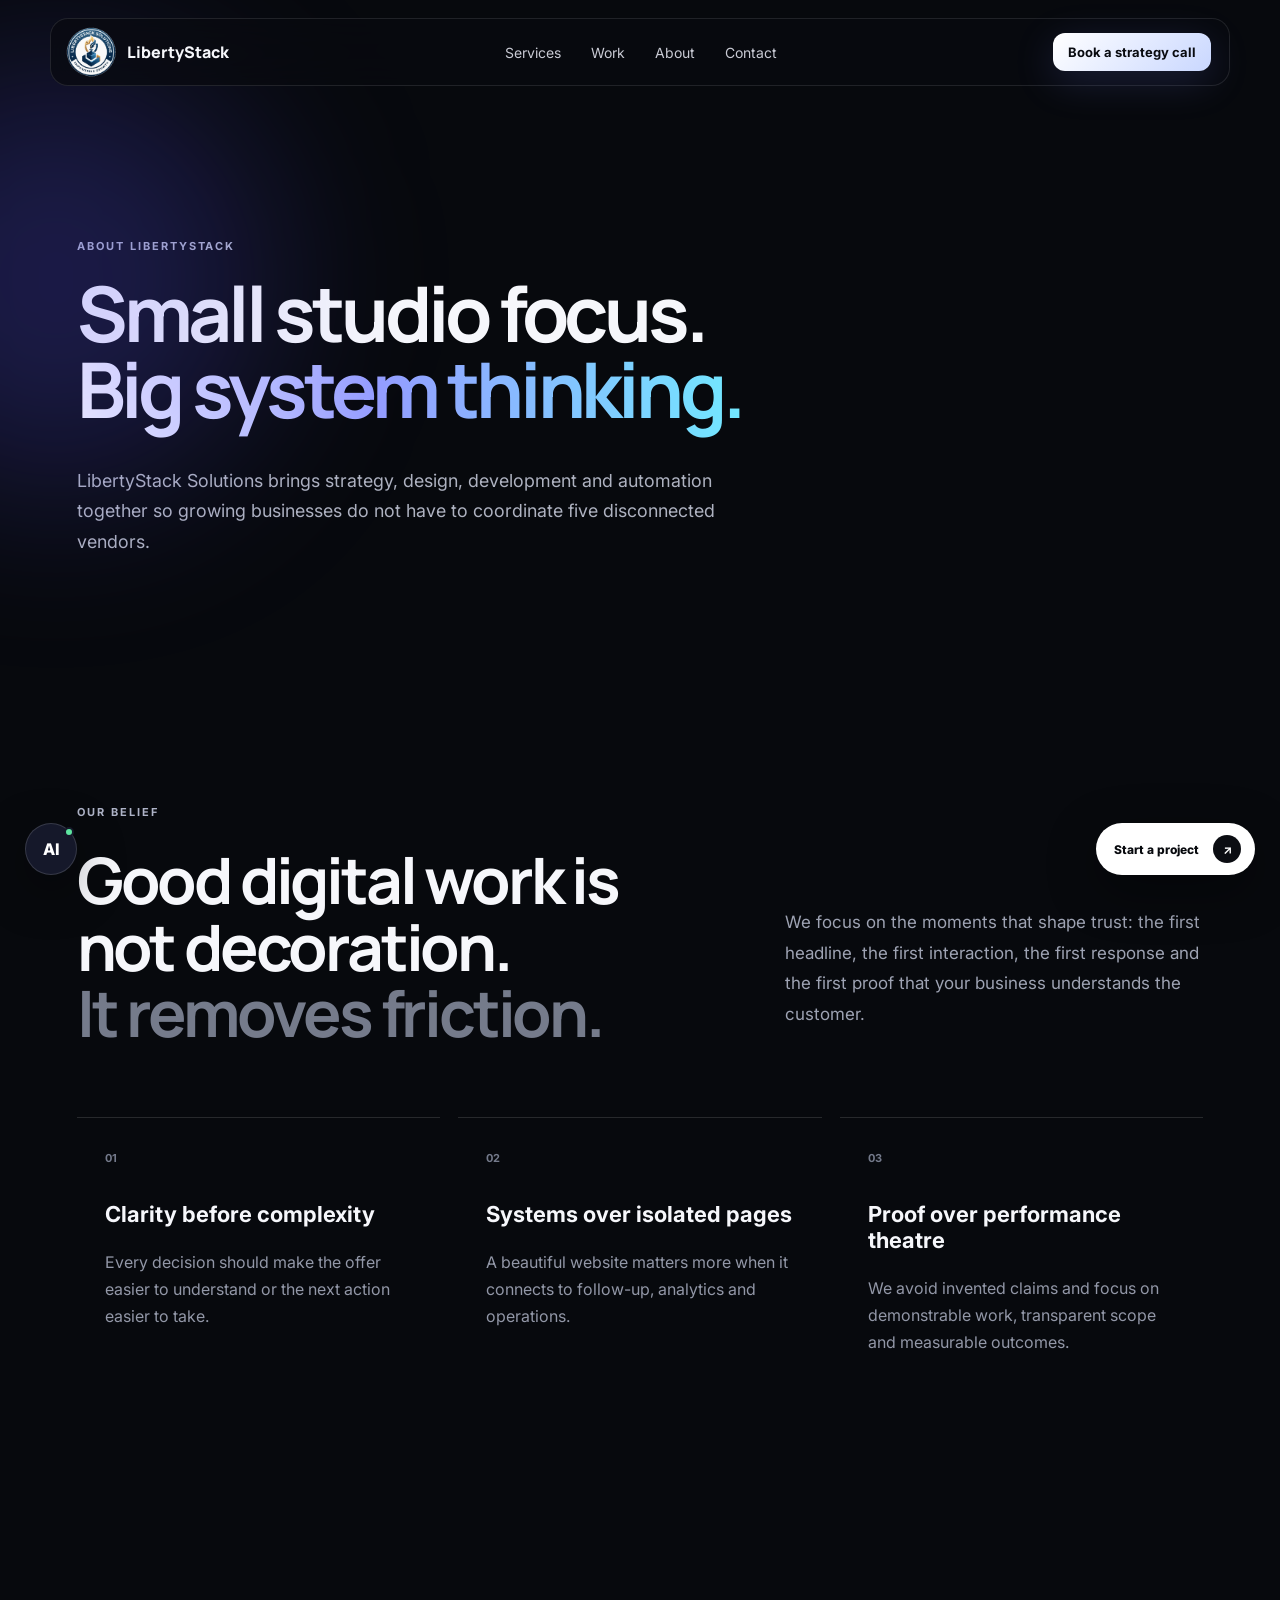
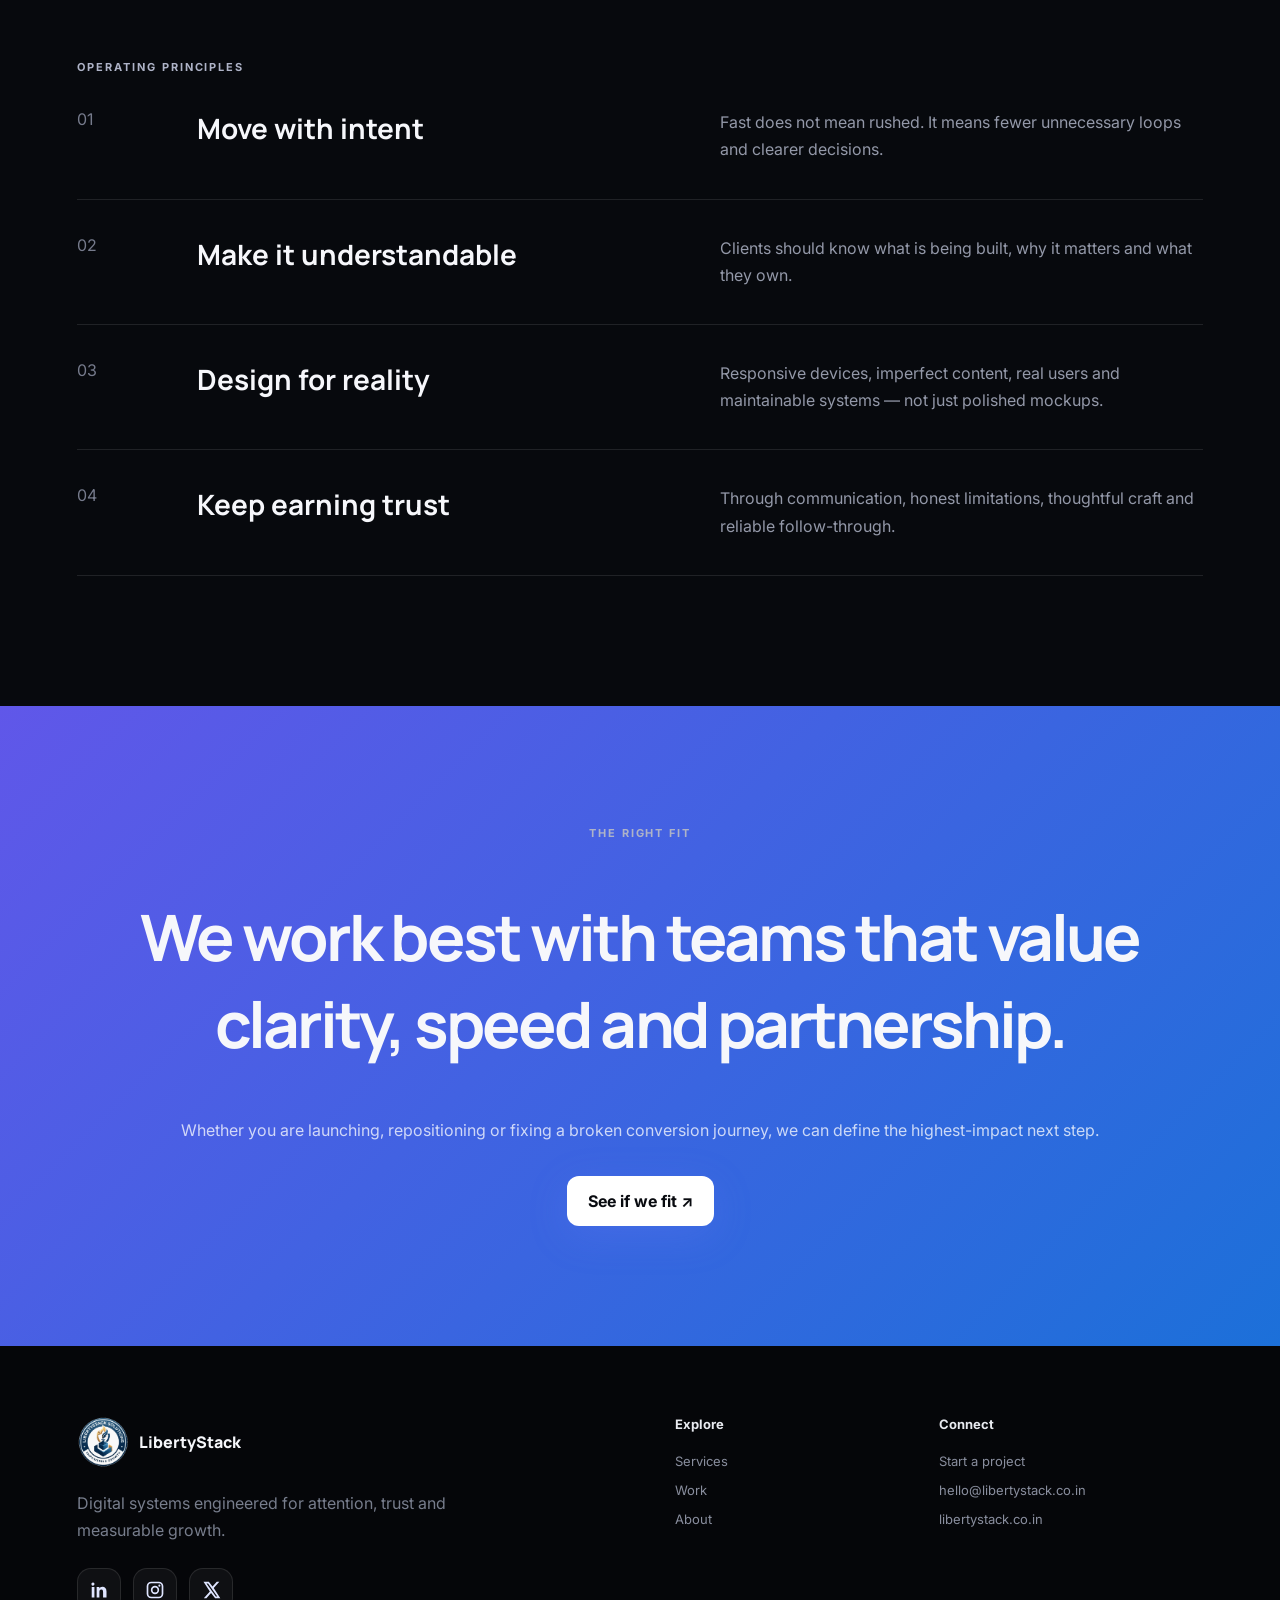
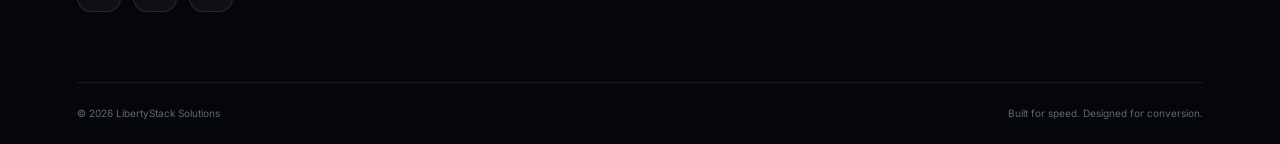
==== commit 2f4bb55e: "Add files via upload" ====
--- a/about.html
+++ b/about.html
@@ -1,4 +1,4 @@
-<!doctype html><html lang="en"><head><meta charset="utf-8"><meta name="viewport" content="width=device-width,initial-scale=1"><title>About — LibertyStack Solutions</title><meta name="description" content="Learn about LibertyStack Solutions and our approach to strategy, design and digital engineering."><meta name="theme-color" content="#07090d"><link rel="preconnect" href="https://fonts.googleapis.com"><link rel="preconnect" href="https://fonts.gstatic.com" crossorigin><link href="https://fonts.googleapis.com/css2?family=Inter:wght@400;500;600;700;800&family=Manrope:wght@600;700;800&display=swap" rel="stylesheet"><link rel="stylesheet" href="assets/styles.css"><script type="application/ld+json">{"@context":"https://schema.org","@type":"ProfessionalService","name":"LibertyStack Solutions","url":"https://libertystack.co.in","email":"hello@libertystack.co.in","description":"Web design, development, automation and digital growth systems."}</script></head><body><div class="page-transition"></div><header class="site-header" id="siteHeader"><a class="brand" href="index.html" aria-label="LibertyStack Solutions home"><span class="brand-mark">L</span><span>LibertyStack</span></a><nav class="desktop-nav" aria-label="Primary"><a href="services.html">Services</a><a href="work.html">Work</a><a href="about.html">About</a><a href="contact.html">Contact</a></nav><a class="button button-small desktop-cta" href="contact.html#book">Book a strategy call</a><button class="menu-toggle" aria-label="Open menu" aria-expanded="false"><span></span><span></span></button></header><div class="mobile-menu" aria-hidden="true"><a href="services.html">Services</a><a href="work.html">Work</a><a href="about.html">About</a><a href="contact.html">Contact</a><a class="button" href="contact.html#book">Book a strategy call</a></div><main><section class="page-hero"><div class="gradient-orb orb-one"></div><div class="eyebrow">About LibertyStack</div><h1>Small studio focus.<br><em>Big system thinking.</em></h1><p>LibertyStack Solutions brings strategy, design, development and automation together so growing businesses do not have to coordinate five disconnected vendors.</p></section><section class="section about-story"><div class="section-label">Our belief</div><div class="split-heading"><h2>Good digital work is not decoration.<br><span>It removes friction.</span></h2><p>We focus on the moments that shape trust: the first headline, the first interaction, the first response and the first proof that your business understands the customer.</p></div><div class="belief-grid"><article><b>01</b><h3>Clarity before complexity</h3><p>Every decision should make the offer easier to understand or the next action easier to take.</p></article><article><b>02</b><h3>Systems over isolated pages</h3><p>A beautiful website matters more when it connects to follow-up, analytics and operations.</p></article><article><b>03</b><h3>Proof over performance theatre</h3><p>We avoid invented claims and focus on demonstrable work, transparent scope and measurable outcomes.</p></article></div></section><section class="section values"><div class="section-label">Operating principles</div><div class="value-row"><span>01</span><h3>Move with intent</h3><p>Fast does not mean rushed. It means fewer unnecessary loops and clearer decisions.</p></div><div class="value-row"><span>02</span><h3>Make it understandable</h3><p>Clients should know what is being built, why it matters and what they own.</p></div><div class="value-row"><span>03</span><h3>Design for reality</h3><p>Responsive devices, imperfect content, real users and maintainable systems — not just polished mockups.</p></div><div class="value-row"><span>04</span><h3>Keep earning trust</h3><p>Through communication, honest limitations, thoughtful craft and reliable follow-through.</p></div></section><section class="process-band"><div class="section-label">The right fit</div><h2>We work best with teams that value clarity, speed and partnership.</h2><p>Whether you are launching, repositioning or fixing a broken conversion journey, we can define the highest-impact next step.</p><a class="button button-light" href="contact.html">See if we fit ↗</a></section></main><footer class="footer"><div><a class="brand" href="index.html"><span class="brand-mark">L</span><span>LibertyStack</span></a><p>Digital systems engineered for attention, trust and measurable growth.</p><div class="social-links" aria-label="Social media links">
+<!doctype html><html lang="en"><head><meta charset="utf-8"><meta name="viewport" content="width=device-width,initial-scale=1"><title>About — LibertyStack Solutions</title><meta name="description" content="Learn about LibertyStack Solutions and our approach to strategy, design and digital engineering."><meta name="theme-color" content="#07090d"><link rel="preconnect" href="https://fonts.googleapis.com"><link rel="preconnect" href="https://fonts.gstatic.com" crossorigin><link href="https://fonts.googleapis.com/css2?family=Inter:wght@400;500;600;700;800&family=Manrope:wght@600;700;800&display=swap" rel="stylesheet"><link rel="stylesheet" href="assets/styles.css"><script type="application/ld+json">{"@context":"https://schema.org","@type":"ProfessionalService","name":"LibertyStack Solutions","url":"https://libertystack.co.in","email":"hello@libertystack.co.in","description":"Web design, development, automation and digital growth systems."}</script></head><body><div class="page-transition"></div><header class="site-header" id="siteHeader"><a class="brand" href="index.html" aria-label="LibertyStack Solutions home"><img class="brand-logo" src="assets/libertystack-logo.png" alt="LibertyStack Solutions logo" width="52" height="52"><span>LibertyStack</span></a><nav class="desktop-nav" aria-label="Primary"><a href="services.html">Services</a><a href="work.html">Work</a><a href="about.html">About</a><a href="contact.html">Contact</a></nav><a class="button button-small desktop-cta" href="contact.html#book">Book a strategy call</a><button class="menu-toggle" aria-label="Open menu" aria-expanded="false"><span></span><span></span></button></header><div class="mobile-menu" aria-hidden="true"><a href="services.html">Services</a><a href="work.html">Work</a><a href="about.html">About</a><a href="contact.html">Contact</a><a class="button" href="contact.html#book">Book a strategy call</a></div><main><section class="page-hero"><div class="gradient-orb orb-one"></div><div class="eyebrow">About LibertyStack</div><h1>Small studio focus.<br><em>Big system thinking.</em></h1><p>LibertyStack Solutions brings strategy, design, development and automation together so growing businesses do not have to coordinate five disconnected vendors.</p></section><section class="section about-story"><div class="section-label">Our belief</div><div class="split-heading"><h2>Good digital work is not decoration.<br><span>It removes friction.</span></h2><p>We focus on the moments that shape trust: the first headline, the first interaction, the first response and the first proof that your business understands the customer.</p></div><div class="belief-grid"><article><b>01</b><h3>Clarity before complexity</h3><p>Every decision should make the offer easier to understand or the next action easier to take.</p></article><article><b>02</b><h3>Systems over isolated pages</h3><p>A beautiful website matters more when it connects to follow-up, analytics and operations.</p></article><article><b>03</b><h3>Proof over performance theatre</h3><p>We avoid invented claims and focus on demonstrable work, transparent scope and measurable outcomes.</p></article></div></section><section class="section values"><div class="section-label">Operating principles</div><div class="value-row"><span>01</span><h3>Move with intent</h3><p>Fast does not mean rushed. It means fewer unnecessary loops and clearer decisions.</p></div><div class="value-row"><span>02</span><h3>Make it understandable</h3><p>Clients should know what is being built, why it matters and what they own.</p></div><div class="value-row"><span>03</span><h3>Design for reality</h3><p>Responsive devices, imperfect content, real users and maintainable systems — not just polished mockups.</p></div><div class="value-row"><span>04</span><h3>Keep earning trust</h3><p>Through communication, honest limitations, thoughtful craft and reliable follow-through.</p></div></section><section class="process-band"><div class="section-label">The right fit</div><h2>We work best with teams that value clarity, speed and partnership.</h2><p>Whether you are launching, repositioning or fixing a broken conversion journey, we can define the highest-impact next step.</p><a class="button button-light" href="contact.html">See if we fit ↗</a></section></main><footer class="footer"><div><a class="brand" href="index.html"><img class="brand-logo" src="assets/libertystack-logo.png" alt="LibertyStack Solutions logo" width="52" height="52"><span>LibertyStack</span></a><p>Digital systems engineered for attention, trust and measurable growth.</p><div class="social-links" aria-label="Social media links">
 <a class="social-icon" href="https://www.linkedin.com/in/ishant-kumar-sharma" target="_blank" rel="noopener noreferrer" aria-label="LinkedIn">
 <svg viewBox="0 0 24 24" aria-hidden="true"><path d="M6.5 8.25H3.25V21H6.5V8.25ZM4.88 3A1.88 1.88 0 1 0 4.88 6.75 1.88 1.88 0 0 0 4.88 3ZM21 13.69C21 9.85 18.95 8.06 16.21 8.06c-2.21 0-3.2 1.22-3.75 2.07V8.25H9.21V21h3.25v-6.31c0-1.66.31-3.27 2.37-3.27 2.03 0 2.06 1.9 2.06 3.38V21H21v-7.31Z"/></svg>
 </a>
--- a/assets/styles.css
+++ b/assets/styles.css
@@ -1 +1,23 @@
 *{box-sizing:border-box}html{scroll-behavior:smooth}body{margin:0;background:#07090d;color:#f6f7fb;font-family:Inter,Arial,sans-serif;overflow-x:hidden}body.menu-open{overflow:hidden}::selection{background:#7c7cff;color:white}a{color:inherit;text-decoration:none}button,input,select,textarea{font:inherit}.site-header{position:fixed;z-index:100;top:18px;left:50%;transform:translateX(-50%);width:min(1180px,calc(100% - 32px));height:68px;padding:0 18px 0 14px;border:1px solid rgba(255,255,255,.1);background:rgba(9,11,16,.72);backdrop-filter:blur(22px);border-radius:18px;display:flex;align-items:center;justify-content:space-between;transition:.3s}.site-header.scrolled{top:8px;background:rgba(9,11,16,.9)}.brand{display:flex;align-items:center;gap:10px;font-family:Manrope;font-weight:800}.brand-mark{width:38px;height:38px;display:grid;place-items:center;background:linear-gradient(135deg,#8f7cff,#4be1ff);border-radius:12px;color:#080a0f;box-shadow:0 0 28px rgba(107,129,255,.28)}.desktop-nav{display:flex;gap:30px;font-size:14px;color:#c9cbd4}.desktop-nav a:hover{color:#fff}.button{display:inline-flex;align-items:center;justify-content:center;gap:10px;border:0;border-radius:12px;padding:15px 21px;background:linear-gradient(135deg,#fff,#c9d7ff);color:#090b10;font-weight:700;cursor:pointer;box-shadow:0 10px 40px rgba(120,134,255,.18);transition:transform .25s,box-shadow .25s}.button:hover{transform:translateY(-2px);box-shadow:0 15px 45px rgba(120,134,255,.3)}.button-small{padding:11px 15px;font-size:13px}.button-outline{background:transparent;color:#fff;border:1px solid rgba(255,255,255,.16);box-shadow:none}.button-light{background:#fff;color:#080a0f}.menu-toggle,.mobile-menu{display:none}.hero{min-height:100svh;position:relative;display:grid;grid-template-columns:1.1fr .7fr;gap:80px;align-items:center;padding:150px max(6vw,30px) 80px;overflow:hidden}.hero:after{content:"";position:absolute;inset:auto 0 0;height:180px;background:linear-gradient(transparent,#07090d);pointer-events:none}.hero-grid{position:absolute;inset:0;background-image:linear-gradient(rgba(255,255,255,.035) 1px,transparent 1px),linear-gradient(90deg,rgba(255,255,255,.035) 1px,transparent 1px);background-size:72px 72px;mask-image:linear-gradient(to bottom,black,transparent 80%)}#networkGlobe{position:absolute;inset:0 0 0 auto;width:62%;height:100%;opacity:.8}.gradient-orb{position:absolute;border-radius:50%;filter:blur(90px);pointer-events:none}.orb-one{width:420px;height:420px;background:rgba(92,83,255,.24);top:10%;left:-12%}.orb-two{width:440px;height:440px;background:rgba(28,194,255,.18);right:-12%;bottom:5%}.orb-three{width:500px;height:500px;background:rgba(125,92,255,.28);left:50%;top:20%;transform:translate(-50%,-50%)}.hero-copy{position:relative;z-index:2;max-width:760px}.eyebrow,.section-label{text-transform:uppercase;letter-spacing:.18em;font-size:11px;font-weight:700;color:#aeb3c7}.eyebrow{display:flex;align-items:center;gap:10px}.eyebrow span{width:24px;height:1px;background:#8f8cff}.hero h1,.page-hero h1{font-family:Manrope;margin:22px 0;font-size:clamp(48px,6vw,94px);line-height:.98;letter-spacing:-.055em}.hero h1 em,.page-hero h1 em{font-style:normal;background:linear-gradient(90deg,#fff,#959dff 45%,#72e8ff);-webkit-background-clip:text;color:transparent}.hero-copy>p,.page-hero>p{max-width:680px;color:#aeb2c0;font-size:clamp(17px,1.4vw,21px);line-height:1.7}.hero-actions{display:flex;align-items:center;gap:25px;margin-top:35px}.text-link{font-size:14px;font-weight:700;color:#d9dbea}.text-link span{margin-left:5px}.hero-proof{display:flex;gap:34px;margin-top:55px}.hero-proof div{display:flex;flex-direction:column;border-left:1px solid rgba(255,255,255,.12);padding-left:16px}.hero-proof b{font-size:20px}.hero-proof span{font-size:11px;color:#858a99;margin-top:5px}.glass-card{background:linear-gradient(145deg,rgba(255,255,255,.1),rgba(255,255,255,.025));border:1px solid rgba(255,255,255,.13);box-shadow:0 30px 90px rgba(0,0,0,.42);backdrop-filter:blur(18px)}.hero-console{position:relative;z-index:3;padding:18px 22px 24px;border-radius:24px;transform-style:preserve-3d}.console-top{display:flex;align-items:center;gap:7px;border-bottom:1px solid rgba(255,255,255,.08);padding-bottom:15px}.console-top span{width:8px;height:8px;border-radius:50%;background:#4c515d}.console-top small{margin-left:auto;color:#777d8e}.console-metric{padding:28px 0 12px;display:grid;grid-template-columns:1fr auto;gap:5px}.console-metric small{grid-column:1/-1;color:#8b91a2}.console-metric b{font-size:38px}.positive{color:#5ee5a0;align-self:end;font-size:12px}.mini-chart{height:130px;display:flex;align-items:end;gap:8px;border-bottom:1px solid rgba(255,255,255,.1);padding:15px 0}.mini-chart i{flex:1;height:var(--h);border-radius:4px 4px 0 0;background:linear-gradient(#76e6ff,#7667ff);opacity:.8}.console-row{display:flex;justify-content:space-between;padding-top:15px;font-size:12px;color:#9ca1b1}.console-row b{color:#e9ebf2}.status-dot{display:inline-block;width:6px;height:6px;border-radius:50%;background:#5ee5a0;margin-right:7px;box-shadow:0 0 10px #5ee5a0}.scroll-note{position:absolute;z-index:4;bottom:28px;left:50%;transform:translateX(-50%);font-size:10px;text-transform:uppercase;letter-spacing:.15em;color:#777d8c}.scroll-note span{margin-left:10px}.logo-strip{padding:26px 5vw;border-top:1px solid rgba(255,255,255,.07);border-bottom:1px solid rgba(255,255,255,.07);color:#707584;text-align:center}.logo-strip>span{font-size:10px;text-transform:uppercase;letter-spacing:.18em}.logo-strip div{display:flex;justify-content:center;gap:clamp(22px,5vw,70px);flex-wrap:wrap;margin-top:18px}.logo-strip b{font-family:Manrope;font-size:13px;letter-spacing:.08em;color:#a5a9b5}.section{padding:130px max(6vw,30px);max-width:1500px;margin:auto}.split-heading,.section-head{display:grid;grid-template-columns:1.2fr .8fr;gap:80px;align-items:end;margin-top:28px}.split-heading h2,.section-head h2,.calculator-copy h2,.faq h2{font-family:Manrope;font-size:clamp(38px,5vw,72px);line-height:1.04;letter-spacing:-.05em;margin:0}.split-heading h2 span{color:#757b8b}.split-heading p{color:#9ea3b3;line-height:1.8;font-size:17px}.section-head .text-link{justify-self:end}.system-track{display:grid;grid-template-columns:1fr auto 1fr auto 1fr;margin-top:80px}.system-node{padding:28px}.system-node b{font-size:11px;color:#74798a}.system-node h3{font-size:24px;margin:32px 0 12px}.system-node p{color:#9297a7;line-height:1.7}.system-line{width:1px;background:linear-gradient(transparent,rgba(124,126,255,.8),transparent)}.service-grid{display:grid;grid-template-columns:repeat(3,1fr);gap:18px;margin-top:55px}.service-card{min-height:475px;position:relative;padding:28px;border-radius:24px;border:1px solid rgba(255,255,255,.09);background:linear-gradient(150deg,rgba(255,255,255,.07),rgba(255,255,255,.015));overflow:hidden;transition:border-color .3s,transform .3s;transform-style:preserve-3d}.service-card:before{content:"";position:absolute;width:180px;height:180px;border-radius:50%;filter:blur(60px);background:rgba(106,91,255,.18);right:-70px;top:-70px}.service-card:hover{border-color:rgba(145,143,255,.45)}.service-number{font-size:11px;color:#777d8c}.service-icon{font-size:60px;margin:70px 0 24px;color:#9495ff}.service-card h3{font-size:25px}.service-card p,.service-card li{color:#989dac;line-height:1.65}.service-card ul{list-style:none;padding:0;margin:25px 0}.service-card li:before{content:"↳";margin-right:10px;color:#7779ff}.service-card>a{position:absolute;bottom:28px;font-weight:700;font-size:13px}.project{margin-top:55px;border-radius:28px;border:1px solid rgba(255,255,255,.1);background:#10131a;overflow:hidden}.project-large{display:grid;grid-template-columns:.8fr 1.2fr;min-height:600px}.project-copy{padding:60px;display:flex;flex-direction:column;justify-content:center}.project-copy>span,.project-small>span,.case-copy>span{font-size:11px;text-transform:uppercase;letter-spacing:.16em;color:#8e93a3}.project-copy h3,.project-small h3{font-family:Manrope;font-size:clamp(30px,3vw,48px);letter-spacing:-.04em}.project-copy p{color:#a1a6b4;line-height:1.8}.tag-row{display:flex;gap:8px;flex-wrap:wrap;margin:20px 0 45px}.tag-row i{font-style:normal;border:1px solid rgba(255,255,255,.1);padding:8px 10px;border-radius:100px;font-size:10px;color:#aeb2c0}.project-copy a,.project-small a{font-weight:700;font-size:13px}.browser-mock{position:relative;min-height:450px;background:#e9e1d8;color:#191613;overflow:hidden}.browser-bar{height:38px;background:rgba(255,255,255,.45);display:flex;align-items:center;padding:0 15px;gap:6px}.browser-bar i{width:7px;height:7px;background:#9d948c;border-radius:50%}.mock-nav{padding:20px 26px;font-family:Manrope;font-weight:800;display:flex;justify-content:space-between;font-size:12px}.mock-nav span{font-family:Inter;font-weight:500;font-size:9px}.mock-beauty-copy{position:absolute;z-index:2;top:35%;left:8%;display:flex;flex-direction:column}.mock-beauty-copy small{font-size:9px;letter-spacing:.2em}.mock-beauty-copy b{font-family:Manrope;font-size:clamp(34px,4vw,65px);letter-spacing:-.06em;margin:10px 0}.mock-beauty-copy button{width:max-content;border:0;background:#1c1917;color:white;padding:10px 15px;font-size:9px}.bottle{position:absolute;right:8%;bottom:5%;width:16%;height:58%;background:linear-gradient(90deg,#b99b76,#e7d4b9,#9b7955);border-radius:18px 18px 8px 8px;box-shadow:0 25px 50px rgba(80,50,20,.2)}.bottle:before{content:"";position:absolute;width:50%;height:13%;left:25%;top:-12%;background:#1d1a18}.bottle:after{content:"OLIXA";position:absolute;top:45%;width:100%;text-align:center;font-size:9px;letter-spacing:.15em}.b2{right:2%;height:40%;width:12%;filter:saturate(.75)}.project-pair{display:grid;grid-template-columns:1fr 1fr;gap:18px;margin-top:18px}.project-small{padding:18px;border:1px solid rgba(255,255,255,.09);border-radius:26px;background:#10131a}.project-small>span,.project-small h3,.project-small>a{display:block;margin-left:20px;margin-right:20px}.project-small h3{font-size:28px}.fitness-visual,.dashboard-visual{height:390px;border-radius:18px;margin-bottom:28px;position:relative;overflow:hidden}.fitness-visual{background:radial-gradient(circle at 30% 30%,#885dff,#17141f 55%,#0d0d11);display:flex;align-items:center;padding:50px}.fitness-ring{position:absolute;width:300px;height:300px;border:45px solid rgba(255,255,255,.08);border-top-color:#d8ff67;border-radius:50%;right:-60px;top:30px;transform:rotate(20deg)}.fitness-visual b{font-family:Manrope;font-size:42px;line-height:.95;z-index:2}.fitness-visual span{position:absolute;bottom:25px;right:30px;color:#d8ff67;font-size:24px}.dashboard-visual{background:#dfe7f2;display:flex;padding:28px}.dash-side{width:16%;border-radius:10px;background:#1c2434}.dash-main{flex:1;margin-left:15px;background:white;border-radius:10px;padding:25px;color:#202635}.dash-chart{height:150px;margin-top:25px;background:linear-gradient(135deg,transparent 45%,#7977ff 46%,#7977ff 49%,transparent 50%),linear-gradient(to top,#f1f3f9 1px,transparent 1px);background-size:100% 100%,100% 35px}.dash-boxes{display:flex;gap:10px;margin-top:20px}.dash-boxes i{height:50px;flex:1;background:#eef1f7;border-radius:7px}.before-after{height:600px;position:relative;margin-top:60px;border-radius:26px;overflow:hidden;border:1px solid rgba(255,255,255,.1);user-select:none}.after-panel,.before-panel{position:absolute;inset:0}.after-panel{background:#1218cc}.before-panel{width:50%;overflow:hidden;background:#ededed;border-right:2px solid white}.after-site,.before-site{width:calc(100vw - 12vw);max-width:1320px;height:100%;padding:45px;color:white}.after-site nav{display:flex;justify-content:space-between;font-weight:800}.after-site nav span{font-size:12px;font-weight:500}.after-site>div{margin:110px 8%}.after-site small{letter-spacing:.2em}.after-site h3{font-family:Manrope;font-size:80px;line-height:.9;margin:20px 0}.after-site button{padding:14px 20px;border:0}.before-site{color:#222;font-family:Arial;padding:90px 60px}.before-site h3{font-size:38px}.before-site button{background:#1474d4;color:white;padding:10px 18px;border:0}.old-boxes{display:flex;gap:15px;margin-top:70px}.old-boxes i{width:180px;height:150px;background:#ccc}.ba-handle{position:absolute;left:50%;top:0;bottom:0;width:2px;background:#fff;transform:translateX(-50%);display:grid;place-items:center}.ba-handle span{width:48px;height:48px;background:#fff;color:#111;border-radius:50%;display:grid;place-items:center;font-size:20px}.ba-label{position:absolute;top:20px;padding:8px 12px;background:rgba(0,0,0,.6);border-radius:20px;font-size:10px;text-transform:uppercase}.before-label{left:20px}.after-label{right:20px}.calculator-section{display:grid;grid-template-columns:.8fr 1.2fr;gap:90px;align-items:center}.calculator-copy p{color:#9ea3b2;line-height:1.8}.calculator-copy small{display:block;color:#666c7c;margin-top:30px}.roi-card{padding:36px;border-radius:25px}.roi-card label{display:grid;grid-template-columns:1fr auto;gap:14px;margin-bottom:30px;font-size:13px;color:#b8bcc8}.roi-card output{color:white;font-weight:700}.roi-card input{grid-column:1/-1;width:100%;accent-color:#8582ff}.roi-result{border-top:1px solid rgba(255,255,255,.1);padding-top:28px;display:flex;flex-direction:column}.roi-result span{font-size:12px;color:#989dac}.roi-result b{font-family:Manrope;font-size:42px;margin:8px 0;background:linear-gradient(90deg,#fff,#7de5ff);-webkit-background-clip:text;color:transparent}.roi-result small{color:#6f7483}.testimonial-grid{display:grid;grid-template-columns:repeat(3,1fr);gap:18px;margin-top:55px}.testimonial-grid blockquote{margin:0;padding:32px;border-radius:20px;border:1px solid rgba(255,255,255,.09);background:#0d1016}.testimonial-grid p{font-family:Manrope;font-size:22px;line-height:1.5;margin-top:0}.testimonial-grid footer{display:flex;flex-direction:column;margin-top:50px;font-size:11px}.testimonial-grid footer span{color:#777d8d;margin-top:5px}.honesty-note{font-size:11px;color:#676d7c;text-align:center;margin-top:24px}.pricing-grid{display:grid;grid-template-columns:repeat(3,1fr);gap:18px;margin-top:60px}.price-card{position:relative;padding:34px;border:1px solid rgba(255,255,255,.1);border-radius:24px;background:#0d1016}.price-card.featured{background:linear-gradient(145deg,#171a28,#10131b);border-color:#706cff;transform:translateY(-14px)}.popular{position:absolute;top:0;right:25px;transform:translateY(-50%);background:#7774ff;padding:7px 12px;border-radius:100px;font-size:9px;text-transform:uppercase;font-weight:800}.price-card>span{font-size:11px;text-transform:uppercase;letter-spacing:.15em;color:#8f94a5}.price-card h3{font-family:Manrope;font-size:40px}.price-card h3 small{display:block;font-family:Inter;font-size:10px;color:#777d8c}.price-card p,.price-card li{color:#969baa;line-height:1.7}.price-card ul{list-style:none;padding:0;margin:28px 0}.price-card li{padding:8px 0;border-bottom:1px solid rgba(255,255,255,.06)}.price-card li:before{content:"✓";color:#71eab3;margin-right:9px}.price-card .button{width:100%;margin-top:15px}.faq-layout{display:grid;grid-template-columns:.65fr 1.35fr;gap:100px}.accordion details{border-bottom:1px solid rgba(255,255,255,.12);padding:22px 0}.accordion summary{list-style:none;cursor:pointer;font-weight:600;display:flex;justify-content:space-between}.accordion summary::-webkit-details-marker{display:none}.accordion summary span{transition:.3s}.accordion details[open] summary span{transform:rotate(45deg)}.accordion p{color:#9297a7;line-height:1.75;max-width:720px}.final-cta{position:relative;text-align:center;padding:150px 30px;overflow:hidden;background:linear-gradient(#0b0d13,#11142a)}.final-cta>*{position:relative;z-index:2}.final-cta small{letter-spacing:.2em;color:#9ea2b5}.final-cta h2{font-family:Manrope;font-size:clamp(43px,6vw,82px);letter-spacing:-.055em;line-height:1;margin:25px 0}.final-cta p{color:#a3a7b6}.final-cta .button{margin-top:25px}.footer{padding:70px max(6vw,30px) 25px;display:grid;grid-template-columns:1fr 1fr;gap:70px;background:#050609}.footer>div:first-child p{max-width:380px;color:#777d8c;line-height:1.7;margin-top:22px}.footer-links{display:grid;grid-template-columns:1fr 1fr}.footer-links>div{display:flex;flex-direction:column;gap:13px;font-size:13px;color:#898e9e}.footer-links strong{color:#e8eaf0;margin-bottom:8px}.footer-bottom{grid-column:1/-1;border-top:1px solid rgba(255,255,255,.08);padding-top:24px;display:flex;justify-content:space-between;font-size:10px;color:#626877}.sticky-cta{position:fixed;z-index:90;right:25px;bottom:25px;background:#fff;color:#080a0e;padding:12px 14px 12px 18px;border-radius:100px;display:flex;gap:14px;align-items:center;font-size:12px;font-weight:800;box-shadow:0 15px 50px rgba(0,0,0,.4)}.sticky-cta b{width:28px;height:28px;border-radius:50%;display:grid;place-items:center;background:#0b0d12;color:white}.chat-launcher{position:fixed;z-index:95;left:25px;bottom:25px;width:52px;height:52px;border-radius:50%;border:1px solid rgba(255,255,255,.14);background:#15182a;color:white;font-weight:800;box-shadow:0 15px 50px rgba(0,0,0,.4);cursor:pointer}.pulse{position:absolute;right:2px;top:3px;width:10px;height:10px;background:#5ee5a0;border:2px solid #15182a;border-radius:50%}.chat-panel{position:fixed;z-index:110;left:25px;bottom:88px;width:min(360px,calc(100% - 30px));height:500px;background:#0d1017;border:1px solid rgba(255,255,255,.12);border-radius:22px;box-shadow:0 25px 90px rgba(0,0,0,.55);display:flex;flex-direction:column;opacity:0;pointer-events:none;transform:translateY(20px) scale(.96);transition:.25s;overflow:hidden}.chat-panel.open{opacity:1;pointer-events:auto;transform:none}.chat-head{display:flex;justify-content:space-between;padding:18px;border-bottom:1px solid rgba(255,255,255,.08)}.chat-head div{display:flex;flex-direction:column}.chat-head small{color:#6f7585;margin-top:3px}.chat-close{background:transparent;border:0;color:white;font-size:24px;cursor:pointer}.chat-messages{flex:1;padding:17px;overflow:auto}.bot-message,.user-message{max-width:82%;padding:11px 13px;border-radius:13px;font-size:12px;line-height:1.55;margin-bottom:10px}.bot-message{background:#1a1e29;color:#c9cdd7}.user-message{background:#7774ff;margin-left:auto}.chat-quick{display:flex;gap:6px;padding:0 12px 10px;overflow:auto}.chat-quick button{white-space:nowrap;background:transparent;border:1px solid rgba(255,255,255,.1);color:#aeb2c0;border-radius:100px;padding:7px 9px;font-size:9px}.chat-form{display:flex;border-top:1px solid rgba(255,255,255,.08);padding:12px}.chat-form input{flex:1;background:transparent;border:0;color:white;outline:0}.chat-form button{width:34px;height:34px;border:0;border-radius:50%;background:white}.page-hero{min-height:75vh;padding:180px max(6vw,30px) 100px;position:relative;overflow:hidden;display:flex;flex-direction:column;justify-content:end}.page-hero h1{max-width:1050px}.service-detail{display:grid;grid-template-columns:.7fr 1.3fr;gap:110px;border-top:1px solid rgba(255,255,255,.08)}.service-sticky{align-self:start;position:sticky;top:120px}.service-sticky>span{color:#767b8b;font-size:12px}.service-sticky h2{font-family:Manrope;font-size:45px;margin-bottom:15px}.service-sticky p,.service-content p{color:#959aaa;line-height:1.75}.service-content article{padding:35px 0;border-bottom:1px solid rgba(255,255,255,.09)}.service-content h3{font-size:24px}.process-band{padding:120px max(6vw,30px);background:linear-gradient(135deg,#6057e9,#1c70d9);text-align:center}.process-band h2{font-family:Manrope;font-size:clamp(38px,5vw,70px);letter-spacing:-.045em}.process-band p{color:rgba(255,255,255,.75)}.process-band .button{margin-top:20px}.case-list{display:flex;flex-direction:column;gap:120px}.case-study{display:grid;grid-template-columns:1.1fr .9fr;gap:70px;align-items:center}.case-study.reverse{grid-template-columns:.9fr 1.1fr}.case-study.reverse .case-visual{order:2}.case-visual{height:560px;border-radius:28px;overflow:hidden}.case-copy h2{font-family:Manrope;font-size:clamp(34px,4vw,58px);letter-spacing:-.045em}.case-copy p{color:#989dad;line-height:1.8}.metric-row{display:flex;gap:35px;margin-top:35px}.metric-row div{display:flex;flex-direction:column}.metric-row b{font-size:26px}.metric-row span{font-size:10px;color:#747a8a;margin-top:5px}.about-story .belief-grid{display:grid;grid-template-columns:repeat(3,1fr);gap:18px;margin-top:70px}.belief-grid article{padding:28px;border-top:1px solid rgba(255,255,255,.13)}.belief-grid b{color:#747a8b;font-size:11px}.belief-grid h3{font-size:22px;margin-top:35px}.belief-grid p{color:#9297a7;line-height:1.7}.value-row{display:grid;grid-template-columns:80px 1fr 1fr;gap:40px;padding:35px 0;border-bottom:1px solid rgba(255,255,255,.1);align-items:start}.value-row span{color:#767b8c}.value-row h3{font-family:Manrope;font-size:28px;margin:0}.value-row p{color:#9398a8;line-height:1.7;margin:0}.contact-grid{display:grid;grid-template-columns:.75fr 1.25fr;gap:90px;align-items:start}.contact-info h2{font-family:Manrope;font-size:45px;letter-spacing:-.04em}.contact-info>p{color:#969bab;line-height:1.8}.contact-method{display:flex;flex-direction:column;margin-top:35px}.contact-method small{color:#6f7585;margin-bottom:8px}.project-form{padding:35px;border-radius:25px;position:relative}.project-form label{display:flex;flex-direction:column;gap:9px;font-size:12px;color:#aeb2c0;margin-bottom:20px}.project-form input,.project-form select,.project-form textarea{width:100%;background:#0a0c11;border:1px solid rgba(255,255,255,.1);color:#fff;padding:14px;border-radius:10px;outline:0}.project-form input:focus,.project-form select:focus,.project-form textarea:focus{border-color:#7976ff}.form-row{display:grid;grid-template-columns:1fr 1fr;gap:16px}.form-note{display:block;color:#646a79;line-height:1.5;margin-top:15px}.form-success{position:absolute;inset:0;background:#10131a;border-radius:25px;display:flex;flex-direction:column;justify-content:center;align-items:center;opacity:0;pointer-events:none;transition:.3s}.form-success.show{opacity:1;pointer-events:auto}.form-success i{font-style:normal;width:60px;height:60px;border-radius:50%;display:grid;place-items:center;background:#64e2a6;color:#07100b;font-size:28px}.form-success b{font-size:24px;margin:20px 0 5px}.form-success span{color:#9095a5}.quote-builder{display:grid;grid-template-columns:.8fr 1.2fr;gap:90px}.quote-builder h2{font-family:Manrope;font-size:50px}.quote-builder p{color:#979cab;line-height:1.8}.quote-card{border:1px solid rgba(255,255,255,.1);border-radius:24px;overflow:hidden}.quote-options label{display:grid;grid-template-columns:auto 1fr auto;gap:14px;padding:20px 25px;border-bottom:1px solid rgba(255,255,255,.07);cursor:pointer}.quote-options input{accent-color:#7e7aff}.quote-options b{font-size:12px;color:#8e93a3}.quote-total{padding:28px;display:grid;grid-template-columns:1fr auto;align-items:center;background:#10131a}.quote-total span{font-size:11px;color:#8d92a2}.quote-total b{font-size:26px;grid-row:2}.quote-total button{grid-column:2;grid-row:1/3}.booking-card{padding:70px;border-radius:30px;background:linear-gradient(135deg,#6058eb,#1769ce);display:flex;justify-content:space-between;align-items:center;gap:30px}.booking-card h2{font-family:Manrope;font-size:50px;margin:16px 0}.booking-card p{max-width:700px;color:rgba(255,255,255,.75)}.booking-card code{background:rgba(0,0,0,.2);padding:2px 5px;border-radius:4px}.reveal{opacity:0;transform:translateY(30px);transition:opacity .8s,transform .8s}.reveal.visible{opacity:1;transform:none}.page-transition{position:fixed;z-index:999;inset:0;background:#090b10;transform:translateY(-100%);pointer-events:none}.cursor-dot,.cursor-ring{position:fixed;z-index:9999;pointer-events:none;border-radius:50%;display:none}.cursor-dot{width:5px;height:5px;background:white}.cursor-ring{width:32px;height:32px;border:1px solid rgba(255,255,255,.4);transition:width .2s,height .2s,border-color .2s}.cursor-ring.hover{width:46px;height:46px;border-color:#8d8aff}@media(pointer:fine){.cursor-dot,.cursor-ring{display:block}}@media(max-width:900px){.desktop-nav,.desktop-cta{display:none}.menu-toggle{display:flex;width:40px;height:40px;background:transparent;border:0;flex-direction:column;justify-content:center;gap:6px}.menu-toggle span{width:22px;height:1px;background:white}.mobile-menu{position:fixed;z-index:99;inset:0;background:#080a0e;padding:120px 30px 40px;display:flex;flex-direction:column;gap:25px;font-family:Manrope;font-size:35px;transform:translateY(-100%);transition:.35s}.mobile-menu.open{transform:none}.hero{grid-template-columns:1fr;padding-top:140px}.hero-console{max-width:600px}.hero h1{font-size:clamp(48px,12vw,78px)}#networkGlobe{width:100%;opacity:.35}.system-track,.service-grid,.project-large,.project-pair,.calculator-section,.testimonial-grid,.pricing-grid,.faq-layout,.service-detail,.case-study,.case-study.reverse,.contact-grid,.quote-builder{grid-template-columns:1fr}.split-heading,.section-head{grid-template-columns:1fr;gap:25px}.section-head .text-link{justify-self:start}.system-track{gap:0}.system-line{height:1px;width:100%;background:linear-gradient(90deg,transparent,rgba(124,126,255,.8),transparent)}.project-copy{padding:35px}.project-large .browser-mock{min-height:500px}.before-after{height:460px}.after-site h3{font-size:50px}.calculator-section,.contact-grid,.quote-builder{gap:45px}.price-card.featured{transform:none}.faq-layout{gap:30px}.service-sticky{position:static}.case-study.reverse .case-visual{order:0}.case-visual{height:480px}.about-story .belief-grid{grid-template-columns:1fr}.booking-card{flex-direction:column;align-items:flex-start}.footer{grid-template-columns:1fr}.footer-bottom{grid-column:1}.sticky-cta span{display:none}}@media(max-width:600px){.site-header{top:10px}.section{padding:90px 20px}.hero{padding-left:20px;padding-right:20px}.hero-actions{align-items:flex-start;flex-direction:column}.hero-proof{gap:15px;flex-wrap:wrap}.hero-console{padding:14px}.logo-strip div{gap:18px}.system-node{padding:25px 0}.service-card{min-height:430px}.project-pair{grid-template-columns:1fr}.fitness-visual,.dashboard-visual{height:320px}.before-after{height:380px}.before-site{padding:70px 25px}.after-site{padding:35px 25px}.after-site>div{margin:80px 0}.old-boxes i{width:80px;height:90px}.roi-result b{font-size:30px}.testimonial-grid{grid-template-columns:1fr}.page-hero{padding:150px 20px 70px}.form-row{grid-template-columns:1fr}.project-form{padding:22px}.quote-total{grid-template-columns:1fr}.quote-total button{grid-column:1;grid-row:auto;margin-top:18px}.booking-card{padding:35px 25px}.booking-card h2{font-size:38px}.value-row{grid-template-columns:40px 1fr}.value-row p{grid-column:2}.footer{padding-left:20px;padding-right:20px}.footer-links{grid-template-columns:1fr;gap:35px}.footer-bottom{flex-direction:column;gap:10px}.chat-panel{left:15px;bottom:78px}.chat-launcher{left:15px;bottom:15px}.sticky-cta{right:15px;bottom:15px}}@media(prefers-reduced-motion:reduce){html{scroll-behavior:auto}.reveal{opacity:1;transform:none;transition:none}.gradient-orb{display:none}}
+
+/* Social links */
+.social-links{display:flex;gap:12px;margin-top:24px;align-items:center}
+.social-icon{position:relative;width:44px;height:44px;border-radius:14px;display:grid;place-items:center;color:#dfe5ff;background:rgba(255,255,255,.045);border:1px solid rgba(255,255,255,.1);overflow:hidden;isolation:isolate;transition:transform .28s ease,border-color .28s ease,box-shadow .28s ease,color .28s ease}
+.social-icon svg{width:20px;height:20px;fill:currentColor;position:relative;z-index:2;transition:transform .28s ease,filter .28s ease}
+.social-icon::before{content:"";position:absolute;inset:-60%;background:linear-gradient(115deg,transparent 30%,rgba(255,255,255,.85) 48%,transparent 66%);transform:translateX(-65%) rotate(12deg);z-index:1}
+.social-icon::after{content:"";position:absolute;inset:5px;border-radius:10px;background:radial-gradient(circle at 50% 45%,rgba(125,135,255,.36),transparent 70%);opacity:0;transition:opacity .28s ease;z-index:0}
+.social-icon:hover,.social-icon:focus-visible{transform:translateY(-4px) scale(1.04);color:#fff;border-color:rgba(157,164,255,.72);box-shadow:0 0 0 1px rgba(125,135,255,.18),0 10px 28px rgba(75,78,225,.32),0 0 28px rgba(115,145,255,.22);outline:none}
+.social-icon:hover::before,.social-icon:focus-visible::before,.social-icon.social-clicked::before{animation:socialShine .68s cubic-bezier(.22,.8,.25,1)}
+.social-icon:hover::after,.social-icon:focus-visible::after,.social-icon.social-clicked::after{opacity:1}
+.social-icon:hover svg,.social-icon:focus-visible svg,.social-icon.social-clicked svg{transform:scale(1.12);filter:drop-shadow(0 0 8px rgba(202,211,255,.9))}
+.social-icon.social-clicked{animation:socialPulse .65s ease}
+@keyframes socialShine{from{transform:translateX(-65%) rotate(12deg)}to{transform:translateX(65%) rotate(12deg)}}
+@keyframes socialPulse{0%,100%{box-shadow:0 0 0 rgba(121,128,255,0)}45%{box-shadow:0 0 0 8px rgba(121,128,255,.12),0 0 34px rgba(121,128,255,.7)}}
+
+/* Cinematic cross-fade page transition — no vertical lift */
+.page-transition{position:fixed;z-index:9998;inset:0;pointer-events:none;transform:none!important;opacity:0;background:radial-gradient(circle at 50% 45%,rgba(113,115,255,.16),rgba(7,9,13,.96) 56%,#07090d 100%);backdrop-filter:blur(0);transition:opacity .4s ease,backdrop-filter .4s ease}
+body>main,body>.site-header,body>.mobile-menu,body>.footer,body>.sticky-cta,body>.chat-launcher{transition:opacity .38s ease,filter .38s ease,transform .38s cubic-bezier(.22,.8,.25,1)}
+body.page-leaving{overflow:hidden}
+body.page-leaving .page-transition{opacity:1;backdrop-filter:blur(14px)}
+body.page-leaving>main,body.page-leaving>.site-header,body.page-leaving>.footer,body.page-leaving>.sticky-cta,body.page-leaving>.chat-launcher{opacity:.15;filter:blur(7px);transform:scale(.985)}
+@media(prefers-reduced-motion:reduce){.social-icon,.social-icon svg,.page-transition,body>main,body>.site-header,body>.footer{transition:none!important;animation:none!important}}
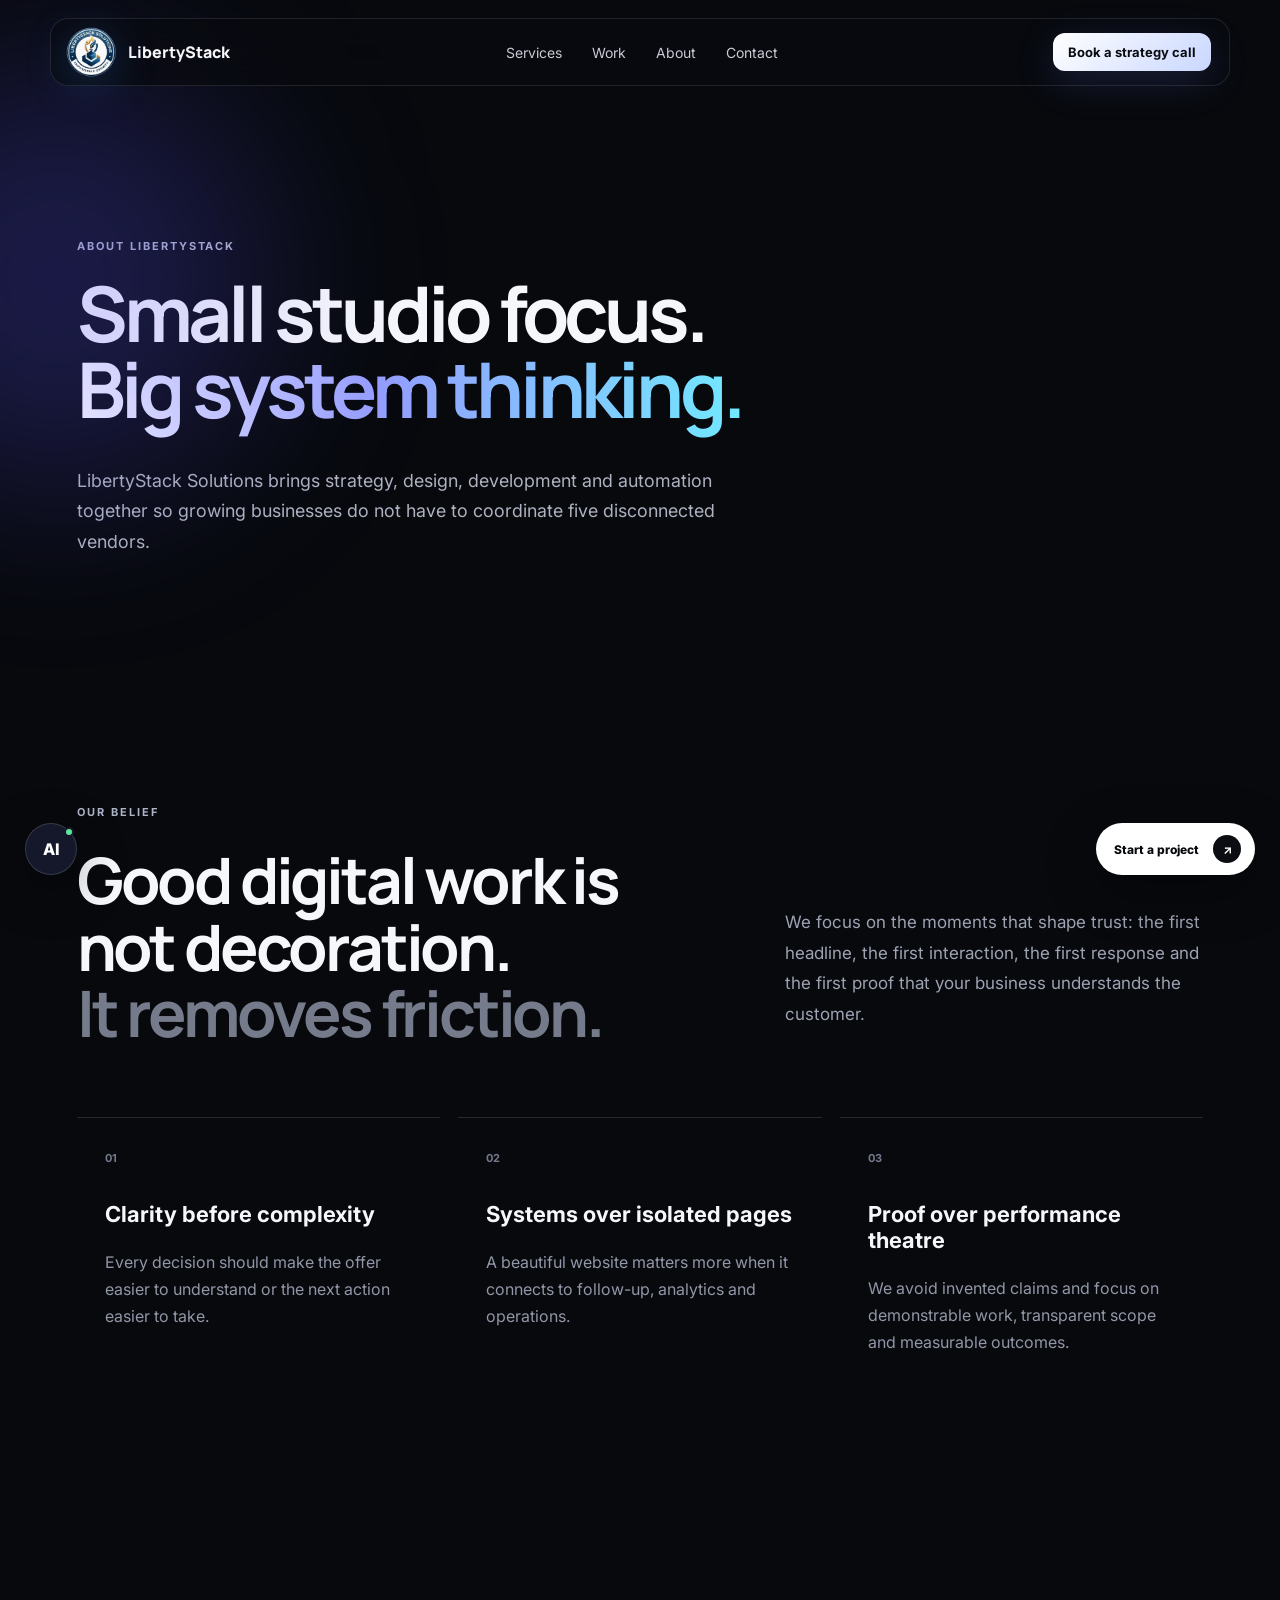
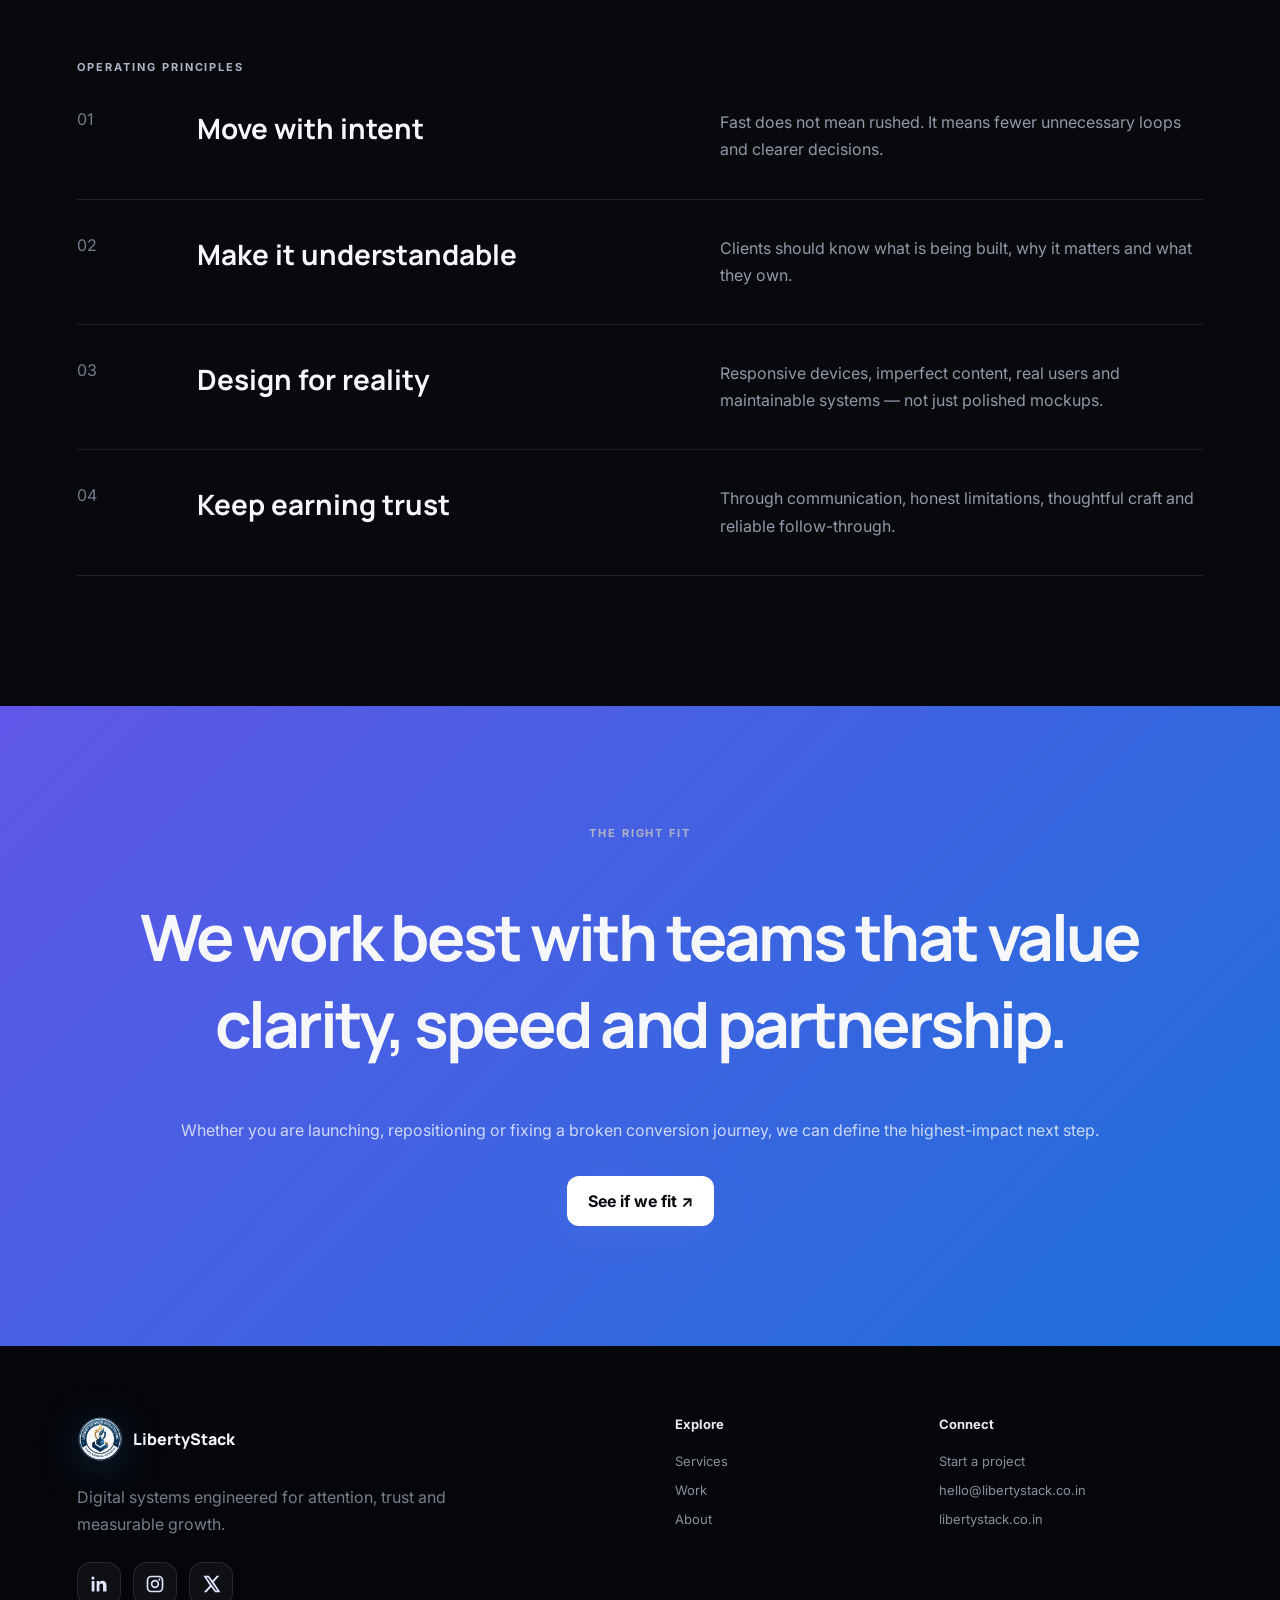
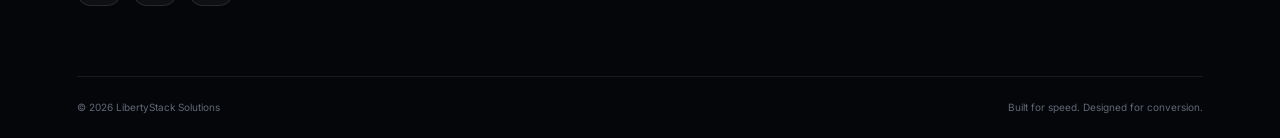
==== commit 1febb38c: "Add files via upload" ====
--- a/about.html
+++ b/about.html
@@ -1,4 +1,4 @@
-<!doctype html><html lang="en"><head><meta charset="utf-8"><meta name="viewport" content="width=device-width,initial-scale=1"><title>About — LibertyStack Solutions</title><meta name="description" content="Learn about LibertyStack Solutions and our approach to strategy, design and digital engineering."><meta name="theme-color" content="#07090d"><link rel="preconnect" href="https://fonts.googleapis.com"><link rel="preconnect" href="https://fonts.gstatic.com" crossorigin><link href="https://fonts.googleapis.com/css2?family=Inter:wght@400;500;600;700;800&family=Manrope:wght@600;700;800&display=swap" rel="stylesheet"><link rel="stylesheet" href="assets/styles.css"><script type="application/ld+json">{"@context":"https://schema.org","@type":"ProfessionalService","name":"LibertyStack Solutions","url":"https://libertystack.co.in","email":"hello@libertystack.co.in","description":"Web design, development, automation and digital growth systems."}</script></head><body><div class="page-transition"></div><header class="site-header" id="siteHeader"><a class="brand" href="index.html" aria-label="LibertyStack Solutions home"><img class="brand-logo" src="assets/libertystack-logo.png" alt="LibertyStack Solutions logo" width="52" height="52"><span>LibertyStack</span></a><nav class="desktop-nav" aria-label="Primary"><a href="services.html">Services</a><a href="work.html">Work</a><a href="about.html">About</a><a href="contact.html">Contact</a></nav><a class="button button-small desktop-cta" href="contact.html#book">Book a strategy call</a><button class="menu-toggle" aria-label="Open menu" aria-expanded="false"><span></span><span></span></button></header><div class="mobile-menu" aria-hidden="true"><a href="services.html">Services</a><a href="work.html">Work</a><a href="about.html">About</a><a href="contact.html">Contact</a><a class="button" href="contact.html#book">Book a strategy call</a></div><main><section class="page-hero"><div class="gradient-orb orb-one"></div><div class="eyebrow">About LibertyStack</div><h1>Small studio focus.<br><em>Big system thinking.</em></h1><p>LibertyStack Solutions brings strategy, design, development and automation together so growing businesses do not have to coordinate five disconnected vendors.</p></section><section class="section about-story"><div class="section-label">Our belief</div><div class="split-heading"><h2>Good digital work is not decoration.<br><span>It removes friction.</span></h2><p>We focus on the moments that shape trust: the first headline, the first interaction, the first response and the first proof that your business understands the customer.</p></div><div class="belief-grid"><article><b>01</b><h3>Clarity before complexity</h3><p>Every decision should make the offer easier to understand or the next action easier to take.</p></article><article><b>02</b><h3>Systems over isolated pages</h3><p>A beautiful website matters more when it connects to follow-up, analytics and operations.</p></article><article><b>03</b><h3>Proof over performance theatre</h3><p>We avoid invented claims and focus on demonstrable work, transparent scope and measurable outcomes.</p></article></div></section><section class="section values"><div class="section-label">Operating principles</div><div class="value-row"><span>01</span><h3>Move with intent</h3><p>Fast does not mean rushed. It means fewer unnecessary loops and clearer decisions.</p></div><div class="value-row"><span>02</span><h3>Make it understandable</h3><p>Clients should know what is being built, why it matters and what they own.</p></div><div class="value-row"><span>03</span><h3>Design for reality</h3><p>Responsive devices, imperfect content, real users and maintainable systems — not just polished mockups.</p></div><div class="value-row"><span>04</span><h3>Keep earning trust</h3><p>Through communication, honest limitations, thoughtful craft and reliable follow-through.</p></div></section><section class="process-band"><div class="section-label">The right fit</div><h2>We work best with teams that value clarity, speed and partnership.</h2><p>Whether you are launching, repositioning or fixing a broken conversion journey, we can define the highest-impact next step.</p><a class="button button-light" href="contact.html">See if we fit ↗</a></section></main><footer class="footer"><div><a class="brand" href="index.html"><img class="brand-logo" src="assets/libertystack-logo.png" alt="LibertyStack Solutions logo" width="52" height="52"><span>LibertyStack</span></a><p>Digital systems engineered for attention, trust and measurable growth.</p><div class="social-links" aria-label="Social media links">
+<!doctype html><html lang="en"><head><meta charset="utf-8"><meta name="viewport" content="width=device-width,initial-scale=1"><title>About — LibertyStack Solutions</title><meta name="description" content="Learn about LibertyStack Solutions and our approach to strategy, design and digital engineering."><meta name="theme-color" content="#07090d"><link rel="preconnect" href="https://fonts.googleapis.com"><link rel="preconnect" href="https://fonts.gstatic.com" crossorigin><link href="https://fonts.googleapis.com/css2?family=Inter:wght@400;500;600;700;800&family=Manrope:wght@600;700;800&display=swap" rel="stylesheet"><link rel="stylesheet" href="assets/styles.css"><script type="application/ld+json">{"@context":"https://schema.org","@type":"ProfessionalService","name":"LibertyStack Solutions","url":"https://libertystack.co.in","email":"hello@libertystack.co.in","description":"Web design, development, automation and digital growth systems."}</script></head><body><div class="page-transition"></div><header class="site-header" id="siteHeader"><a class="brand" href="index.html" aria-label="LibertyStack Solutions home"><img class="brand-logo" src="assets/libertystack-logo.png" alt="LibertyStack Solutions logo" width="52" height="52"><span>LibertyStack</span></a><nav class="desktop-nav" aria-label="Primary"><a href="services.html">Services</a><a href="work.html">Work</a><a href="about.html">About</a><a href="contact.html">Contact</a></nav><a class="button button-small desktop-cta calendly-link" href="https://calendly.com/ishant-libertystack/new-meeting" target="_blank" rel="noopener noreferrer">Book a strategy call</a><button class="menu-toggle" aria-label="Open menu" aria-expanded="false"><span></span><span></span></button></header><div class="mobile-menu" aria-hidden="true"><a href="services.html">Services</a><a href="work.html">Work</a><a href="about.html">About</a><a href="contact.html">Contact</a><a class="button calendly-link" href="https://calendly.com/ishant-libertystack/new-meeting" target="_blank" rel="noopener noreferrer">Book a strategy call</a></div><main><section class="page-hero"><div class="gradient-orb orb-one"></div><div class="eyebrow">About LibertyStack</div><h1>Small studio focus.<br><em>Big system thinking.</em></h1><p>LibertyStack Solutions brings strategy, design, development and automation together so growing businesses do not have to coordinate five disconnected vendors.</p></section><section class="section about-story"><div class="section-label">Our belief</div><div class="split-heading"><h2>Good digital work is not decoration.<br><span>It removes friction.</span></h2><p>We focus on the moments that shape trust: the first headline, the first interaction, the first response and the first proof that your business understands the customer.</p></div><div class="belief-grid"><article><b>01</b><h3>Clarity before complexity</h3><p>Every decision should make the offer easier to understand or the next action easier to take.</p></article><article><b>02</b><h3>Systems over isolated pages</h3><p>A beautiful website matters more when it connects to follow-up, analytics and operations.</p></article><article><b>03</b><h3>Proof over performance theatre</h3><p>We avoid invented claims and focus on demonstrable work, transparent scope and measurable outcomes.</p></article></div></section><section class="section values"><div class="section-label">Operating principles</div><div class="value-row"><span>01</span><h3>Move with intent</h3><p>Fast does not mean rushed. It means fewer unnecessary loops and clearer decisions.</p></div><div class="value-row"><span>02</span><h3>Make it understandable</h3><p>Clients should know what is being built, why it matters and what they own.</p></div><div class="value-row"><span>03</span><h3>Design for reality</h3><p>Responsive devices, imperfect content, real users and maintainable systems — not just polished mockups.</p></div><div class="value-row"><span>04</span><h3>Keep earning trust</h3><p>Through communication, honest limitations, thoughtful craft and reliable follow-through.</p></div></section><section class="process-band"><div class="section-label">The right fit</div><h2>We work best with teams that value clarity, speed and partnership.</h2><p>Whether you are launching, repositioning or fixing a broken conversion journey, we can define the highest-impact next step.</p><a class="button button-light" href="contact.html">See if we fit ↗</a></section></main><footer class="footer"><div><a class="brand" href="index.html"><img class="brand-logo" src="assets/libertystack-logo.png" alt="LibertyStack Solutions logo" width="52" height="52"><span>LibertyStack</span></a><p>Digital systems engineered for attention, trust and measurable growth.</p><div class="social-links" aria-label="Social media links">
 <a class="social-icon" href="https://www.linkedin.com/in/ishant-kumar-sharma" target="_blank" rel="noopener noreferrer" aria-label="LinkedIn">
 <svg viewBox="0 0 24 24" aria-hidden="true"><path d="M6.5 8.25H3.25V21H6.5V8.25ZM4.88 3A1.88 1.88 0 1 0 4.88 6.75 1.88 1.88 0 0 0 4.88 3ZM21 13.69C21 9.85 18.95 8.06 16.21 8.06c-2.21 0-3.2 1.22-3.75 2.07V8.25H9.21V21h3.25v-6.31c0-1.66.31-3.27 2.37-3.27 2.03 0 2.06 1.9 2.06 3.38V21H21v-7.31Z"/></svg>
 </a>
--- a/assets/styles.css
+++ b/assets/styles.css
@@ -21,3 +21,7 @@
 body.page-leaving .page-transition{opacity:1;backdrop-filter:blur(14px)}
 body.page-leaving>main,body.page-leaving>.site-header,body.page-leaving>.footer,body.page-leaving>.sticky-cta,body.page-leaving>.chat-launcher{opacity:.15;filter:blur(7px);transform:scale(.985)}
 @media(prefers-reduced-motion:reduce){.social-icon,.social-icon svg,.page-transition,body>main,body>.site-header,body>.footer{transition:none!important;animation:none!important}}
+
+
+/* LibertyStack logo */
+.brand-logo{width:52px;height:52px;object-fit:contain;flex:0 0 auto;filter:drop-shadow(0 8px 20px rgba(34,119,210,.28));transition:transform .3s ease,filter .3s ease}.brand:hover .brand-logo,.brand:focus-visible .brand-logo{transform:rotate(-4deg) scale(1.06);filter:drop-shadow(0 0 16px rgba(71,155,255,.55))}.site-header .brand{gap:11px}.footer .brand-logo{width:46px;height:46px}@media(max-width:600px){.brand-logo{width:44px;height:44px}.site-header .brand>span:last-child{display:none}}
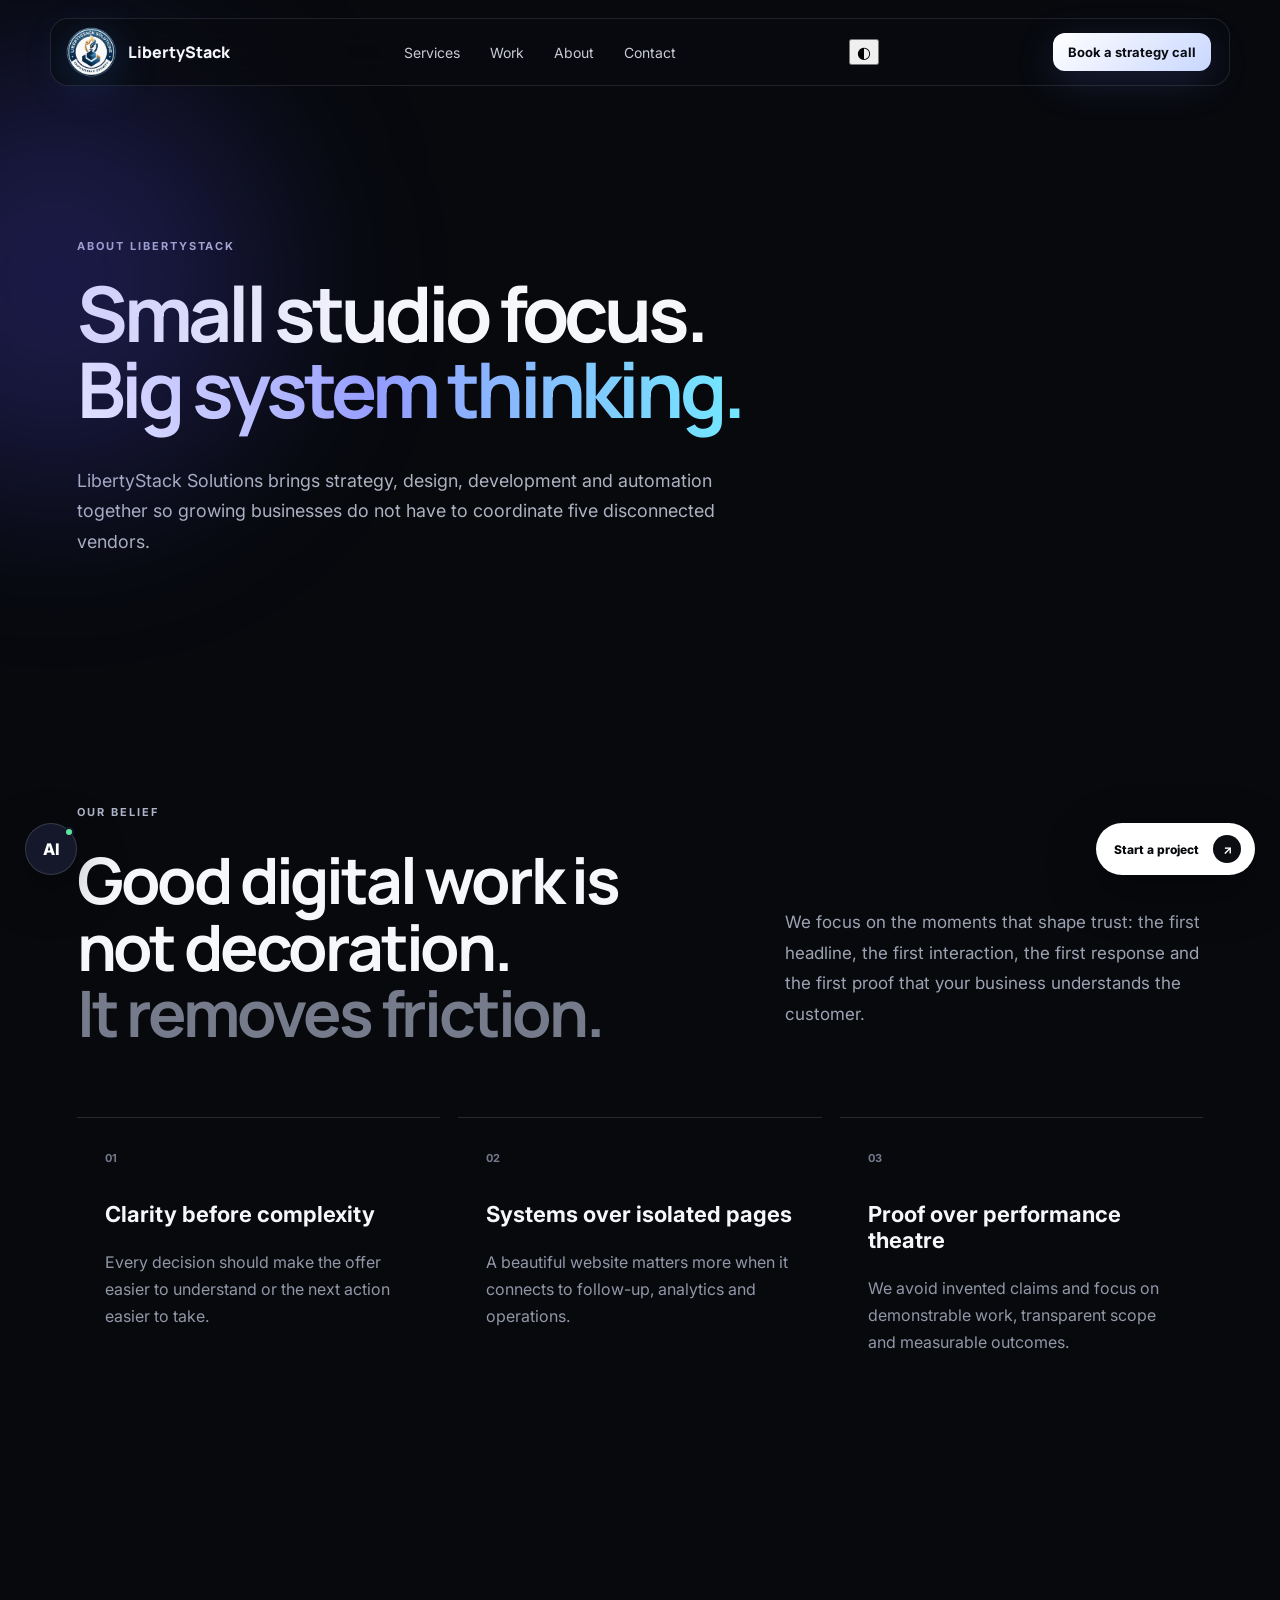
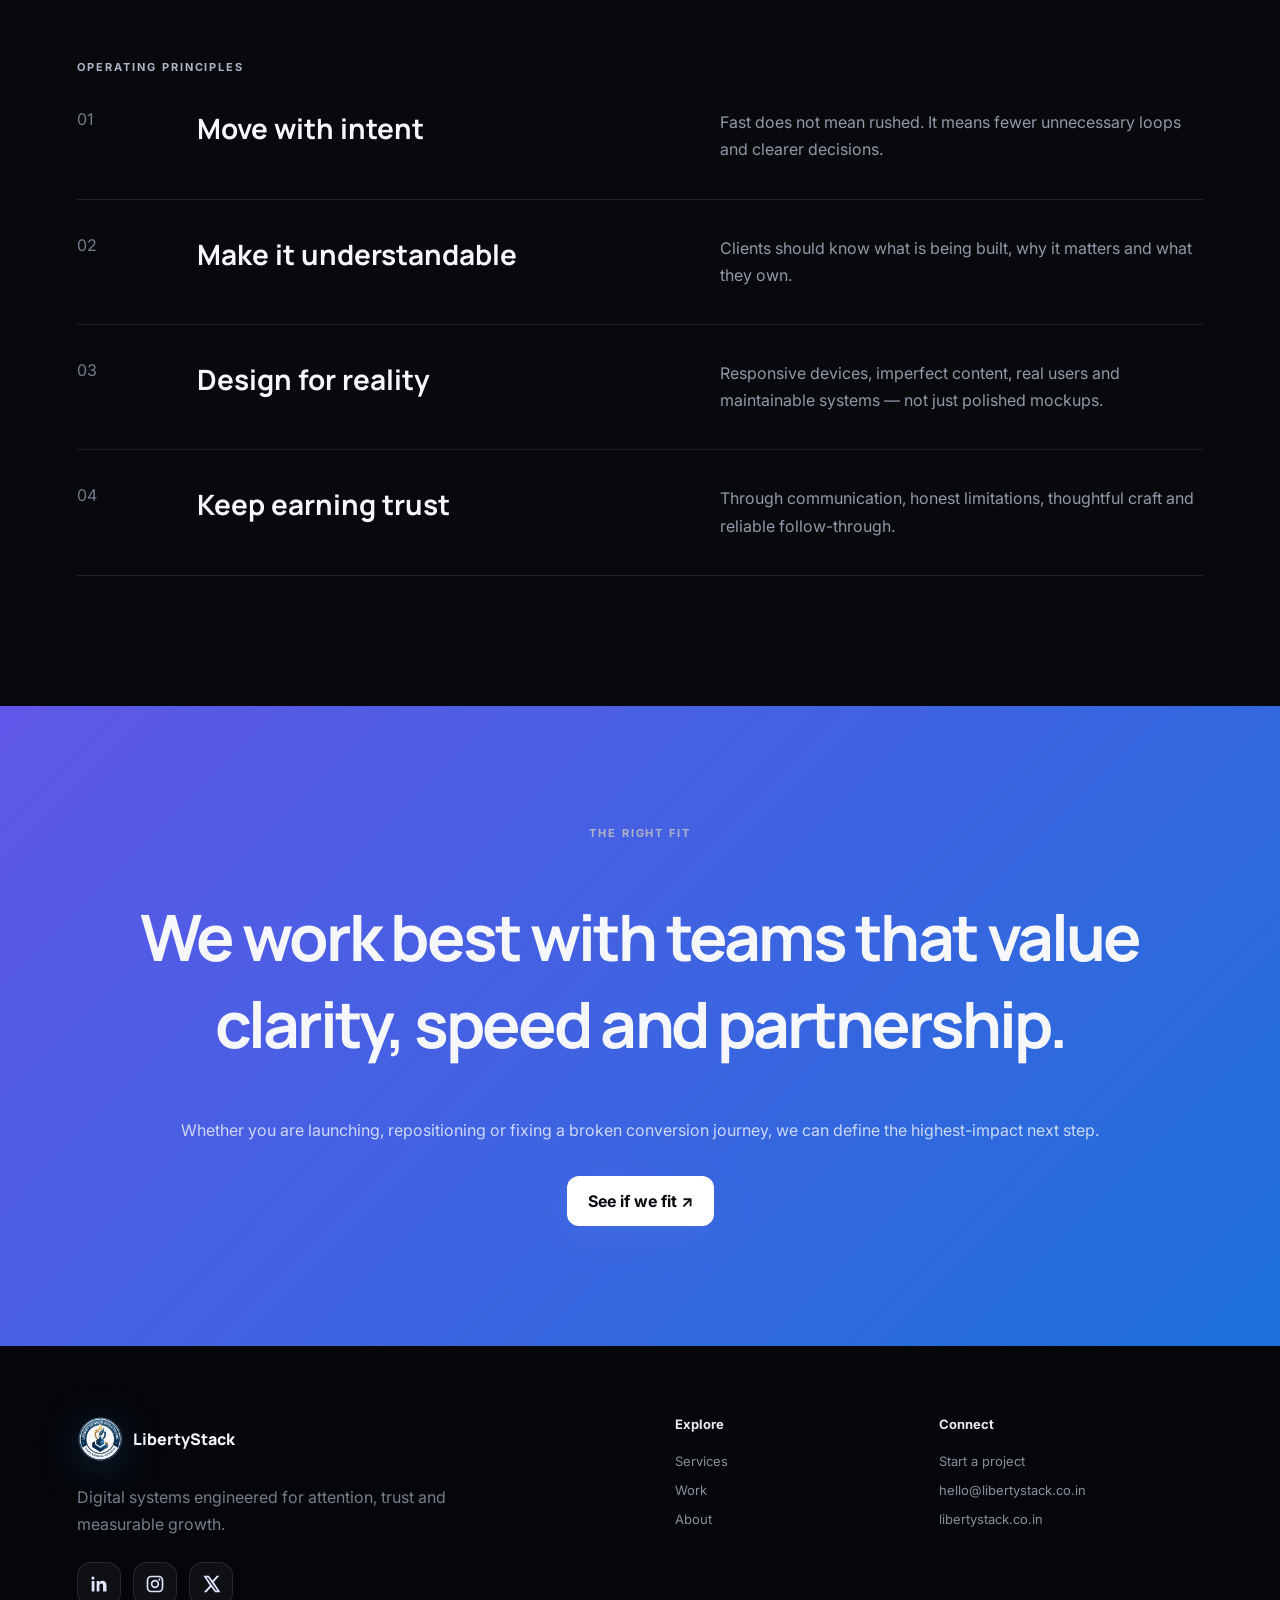
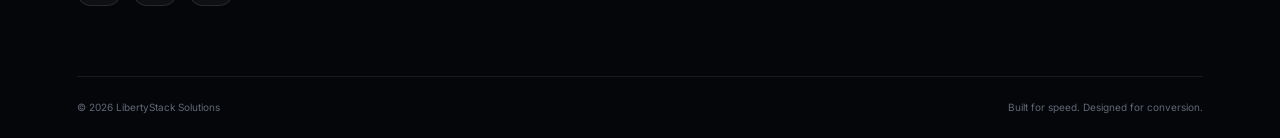
==== commit c32a9233: "Add files via upload" ====
--- a/about.html
+++ b/about.html
@@ -1,4 +1,4 @@
-<!doctype html><html lang="en"><head><meta charset="utf-8"><meta name="viewport" content="width=device-width,initial-scale=1"><title>About — LibertyStack Solutions</title><meta name="description" content="Learn about LibertyStack Solutions and our approach to strategy, design and digital engineering."><meta name="theme-color" content="#07090d"><link rel="preconnect" href="https://fonts.googleapis.com"><link rel="preconnect" href="https://fonts.gstatic.com" crossorigin><link href="https://fonts.googleapis.com/css2?family=Inter:wght@400;500;600;700;800&family=Manrope:wght@600;700;800&display=swap" rel="stylesheet"><link rel="stylesheet" href="assets/styles.css"><script type="application/ld+json">{"@context":"https://schema.org","@type":"ProfessionalService","name":"LibertyStack Solutions","url":"https://libertystack.co.in","email":"hello@libertystack.co.in","description":"Web design, development, automation and digital growth systems."}</script></head><body><div class="page-transition"></div><header class="site-header" id="siteHeader"><a class="brand" href="index.html" aria-label="LibertyStack Solutions home"><img class="brand-logo" src="assets/libertystack-logo.png" alt="LibertyStack Solutions logo" width="52" height="52"><span>LibertyStack</span></a><nav class="desktop-nav" aria-label="Primary"><a href="services.html">Services</a><a href="work.html">Work</a><a href="about.html">About</a><a href="contact.html">Contact</a></nav><a class="button button-small desktop-cta calendly-link" href="https://calendly.com/ishant-libertystack/new-meeting" target="_blank" rel="noopener noreferrer">Book a strategy call</a><button class="menu-toggle" aria-label="Open menu" aria-expanded="false"><span></span><span></span></button></header><div class="mobile-menu" aria-hidden="true"><a href="services.html">Services</a><a href="work.html">Work</a><a href="about.html">About</a><a href="contact.html">Contact</a><a class="button calendly-link" href="https://calendly.com/ishant-libertystack/new-meeting" target="_blank" rel="noopener noreferrer">Book a strategy call</a></div><main><section class="page-hero"><div class="gradient-orb orb-one"></div><div class="eyebrow">About LibertyStack</div><h1>Small studio focus.<br><em>Big system thinking.</em></h1><p>LibertyStack Solutions brings strategy, design, development and automation together so growing businesses do not have to coordinate five disconnected vendors.</p></section><section class="section about-story"><div class="section-label">Our belief</div><div class="split-heading"><h2>Good digital work is not decoration.<br><span>It removes friction.</span></h2><p>We focus on the moments that shape trust: the first headline, the first interaction, the first response and the first proof that your business understands the customer.</p></div><div class="belief-grid"><article><b>01</b><h3>Clarity before complexity</h3><p>Every decision should make the offer easier to understand or the next action easier to take.</p></article><article><b>02</b><h3>Systems over isolated pages</h3><p>A beautiful website matters more when it connects to follow-up, analytics and operations.</p></article><article><b>03</b><h3>Proof over performance theatre</h3><p>We avoid invented claims and focus on demonstrable work, transparent scope and measurable outcomes.</p></article></div></section><section class="section values"><div class="section-label">Operating principles</div><div class="value-row"><span>01</span><h3>Move with intent</h3><p>Fast does not mean rushed. It means fewer unnecessary loops and clearer decisions.</p></div><div class="value-row"><span>02</span><h3>Make it understandable</h3><p>Clients should know what is being built, why it matters and what they own.</p></div><div class="value-row"><span>03</span><h3>Design for reality</h3><p>Responsive devices, imperfect content, real users and maintainable systems — not just polished mockups.</p></div><div class="value-row"><span>04</span><h3>Keep earning trust</h3><p>Through communication, honest limitations, thoughtful craft and reliable follow-through.</p></div></section><section class="process-band"><div class="section-label">The right fit</div><h2>We work best with teams that value clarity, speed and partnership.</h2><p>Whether you are launching, repositioning or fixing a broken conversion journey, we can define the highest-impact next step.</p><a class="button button-light" href="contact.html">See if we fit ↗</a></section></main><footer class="footer"><div><a class="brand" href="index.html"><img class="brand-logo" src="assets/libertystack-logo.png" alt="LibertyStack Solutions logo" width="52" height="52"><span>LibertyStack</span></a><p>Digital systems engineered for attention, trust and measurable growth.</p><div class="social-links" aria-label="Social media links">
+<!doctype html><html lang="en"><head><meta charset="utf-8"><meta name="viewport" content="width=device-width,initial-scale=1"><title>About — LibertyStack Solutions</title><meta name="description" content="Learn about LibertyStack Solutions and our approach to strategy, design and digital engineering."><meta name="theme-color" content="#07090d"><link rel="preconnect" href="https://fonts.googleapis.com"><link rel="preconnect" href="https://fonts.gstatic.com" crossorigin><link href="https://fonts.googleapis.com/css2?family=Inter:wght@400;500;600;700;800&family=Manrope:wght@600;700;800&display=swap" rel="stylesheet"><script>try{const t=localStorage.getItem("ls-theme")||"system";const d=t==="system"?(matchMedia("(prefers-color-scheme: dark)").matches?"dark":"light"):t;document.documentElement.dataset.theme=d;document.documentElement.dataset.themePreference=t}catch(e){}</script><link rel="stylesheet" href="assets/styles.css"><script type="application/ld+json">{"@context":"https://schema.org","@type":"ProfessionalService","name":"LibertyStack Solutions","url":"https://libertystack.co.in","email":"hello@libertystack.co.in","description":"Web design, development, automation and digital growth systems."}</script></head><body><div class="page-transition"></div><header class="site-header" id="siteHeader"><a class="brand" href="index.html" aria-label="LibertyStack Solutions home"><img class="brand-logo" src="assets/libertystack-logo.png" alt="LibertyStack Solutions logo" width="52" height="52"><span>LibertyStack</span></a><nav class="desktop-nav" aria-label="Primary"><a href="services.html">Services</a><a href="work.html">Work</a><a href="about.html">About</a><a href="contact.html">Contact</a></nav><button class="theme-toggle" type="button" aria-label="Change color theme" title="Theme: system"><span class="theme-icon" aria-hidden="true">◐</span></button><a class="button button-small desktop-cta calendly-link" href="https://calendly.com/ishant-libertystack/new-meeting" target="_blank" rel="noopener noreferrer">Book a strategy call</a><button class="menu-toggle" aria-label="Open menu" aria-expanded="false"><span></span><span></span></button></header><div class="mobile-menu" aria-hidden="true"><a href="services.html">Services</a><a href="work.html">Work</a><a href="about.html">About</a><a href="contact.html">Contact</a><a class="button calendly-link" href="https://calendly.com/ishant-libertystack/new-meeting" target="_blank" rel="noopener noreferrer">Book a strategy call</a></div><main><section class="page-hero"><div class="gradient-orb orb-one"></div><div class="eyebrow">About LibertyStack</div><h1>Small studio focus.<br><em>Big system thinking.</em></h1><p>LibertyStack Solutions brings strategy, design, development and automation together so growing businesses do not have to coordinate five disconnected vendors.</p></section><section class="section about-story"><div class="section-label">Our belief</div><div class="split-heading"><h2>Good digital work is not decoration.<br><span>It removes friction.</span></h2><p>We focus on the moments that shape trust: the first headline, the first interaction, the first response and the first proof that your business understands the customer.</p></div><div class="belief-grid"><article><b>01</b><h3>Clarity before complexity</h3><p>Every decision should make the offer easier to understand or the next action easier to take.</p></article><article><b>02</b><h3>Systems over isolated pages</h3><p>A beautiful website matters more when it connects to follow-up, analytics and operations.</p></article><article><b>03</b><h3>Proof over performance theatre</h3><p>We avoid invented claims and focus on demonstrable work, transparent scope and measurable outcomes.</p></article></div></section><section class="section values"><div class="section-label">Operating principles</div><div class="value-row"><span>01</span><h3>Move with intent</h3><p>Fast does not mean rushed. It means fewer unnecessary loops and clearer decisions.</p></div><div class="value-row"><span>02</span><h3>Make it understandable</h3><p>Clients should know what is being built, why it matters and what they own.</p></div><div class="value-row"><span>03</span><h3>Design for reality</h3><p>Responsive devices, imperfect content, real users and maintainable systems — not just polished mockups.</p></div><div class="value-row"><span>04</span><h3>Keep earning trust</h3><p>Through communication, honest limitations, thoughtful craft and reliable follow-through.</p></div></section><section class="process-band"><div class="section-label">The right fit</div><h2>We work best with teams that value clarity, speed and partnership.</h2><p>Whether you are launching, repositioning or fixing a broken conversion journey, we can define the highest-impact next step.</p><a class="button button-light" href="contact.html">See if we fit ↗</a></section></main><footer class="footer"><div><a class="brand" href="index.html"><img class="brand-logo" src="assets/libertystack-logo.png" alt="LibertyStack Solutions logo" width="52" height="52"><span>LibertyStack</span></a><p>Digital systems engineered for attention, trust and measurable growth.</p><div class="social-links" aria-label="Social media links">
 <a class="social-icon" href="https://www.linkedin.com/in/ishant-kumar-sharma" target="_blank" rel="noopener noreferrer" aria-label="LinkedIn">
 <svg viewBox="0 0 24 24" aria-hidden="true"><path d="M6.5 8.25H3.25V21H6.5V8.25ZM4.88 3A1.88 1.88 0 1 0 4.88 6.75 1.88 1.88 0 0 0 4.88 3ZM21 13.69C21 9.85 18.95 8.06 16.21 8.06c-2.21 0-3.2 1.22-3.75 2.07V8.25H9.21V21h3.25v-6.31c0-1.66.31-3.27 2.37-3.27 2.03 0 2.06 1.9 2.06 3.38V21H21v-7.31Z"/></svg>
 </a>
--- a/assets/styles.css
+++ b/assets/styles.css
@@ -1,4 +1,4 @@
-*{box-sizing:border-box}html{scroll-behavior:smooth}body{margin:0;background:#07090d;color:#f6f7fb;font-family:Inter,Arial,sans-serif;overflow-x:hidden}body.menu-open{overflow:hidden}::selection{background:#7c7cff;color:white}a{color:inherit;text-decoration:none}button,input,select,textarea{font:inherit}.site-header{position:fixed;z-index:100;top:18px;left:50%;transform:translateX(-50%);width:min(1180px,calc(100% - 32px));height:68px;padding:0 18px 0 14px;border:1px solid rgba(255,255,255,.1);background:rgba(9,11,16,.72);backdrop-filter:blur(22px);border-radius:18px;display:flex;align-items:center;justify-content:space-between;transition:.3s}.site-header.scrolled{top:8px;background:rgba(9,11,16,.9)}.brand{display:flex;align-items:center;gap:10px;font-family:Manrope;font-weight:800}.brand-mark{width:38px;height:38px;display:grid;place-items:center;background:linear-gradient(135deg,#8f7cff,#4be1ff);border-radius:12px;color:#080a0f;box-shadow:0 0 28px rgba(107,129,255,.28)}.desktop-nav{display:flex;gap:30px;font-size:14px;color:#c9cbd4}.desktop-nav a:hover{color:#fff}.button{display:inline-flex;align-items:center;justify-content:center;gap:10px;border:0;border-radius:12px;padding:15px 21px;background:linear-gradient(135deg,#fff,#c9d7ff);color:#090b10;font-weight:700;cursor:pointer;box-shadow:0 10px 40px rgba(120,134,255,.18);transition:transform .25s,box-shadow .25s}.button:hover{transform:translateY(-2px);box-shadow:0 15px 45px rgba(120,134,255,.3)}.button-small{padding:11px 15px;font-size:13px}.button-outline{background:transparent;color:#fff;border:1px solid rgba(255,255,255,.16);box-shadow:none}.button-light{background:#fff;color:#080a0f}.menu-toggle,.mobile-menu{display:none}.hero{min-height:100svh;position:relative;display:grid;grid-template-columns:1.1fr .7fr;gap:80px;align-items:center;padding:150px max(6vw,30px) 80px;overflow:hidden}.hero:after{content:"";position:absolute;inset:auto 0 0;height:180px;background:linear-gradient(transparent,#07090d);pointer-events:none}.hero-grid{position:absolute;inset:0;background-image:linear-gradient(rgba(255,255,255,.035) 1px,transparent 1px),linear-gradient(90deg,rgba(255,255,255,.035) 1px,transparent 1px);background-size:72px 72px;mask-image:linear-gradient(to bottom,black,transparent 80%)}#networkGlobe{position:absolute;inset:0 0 0 auto;width:62%;height:100%;opacity:.8}.gradient-orb{position:absolute;border-radius:50%;filter:blur(90px);pointer-events:none}.orb-one{width:420px;height:420px;background:rgba(92,83,255,.24);top:10%;left:-12%}.orb-two{width:440px;height:440px;background:rgba(28,194,255,.18);right:-12%;bottom:5%}.orb-three{width:500px;height:500px;background:rgba(125,92,255,.28);left:50%;top:20%;transform:translate(-50%,-50%)}.hero-copy{position:relative;z-index:2;max-width:760px}.eyebrow,.section-label{text-transform:uppercase;letter-spacing:.18em;font-size:11px;font-weight:700;color:#aeb3c7}.eyebrow{display:flex;align-items:center;gap:10px}.eyebrow span{width:24px;height:1px;background:#8f8cff}.hero h1,.page-hero h1{font-family:Manrope;margin:22px 0;font-size:clamp(48px,6vw,94px);line-height:.98;letter-spacing:-.055em}.hero h1 em,.page-hero h1 em{font-style:normal;background:linear-gradient(90deg,#fff,#959dff 45%,#72e8ff);-webkit-background-clip:text;color:transparent}.hero-copy>p,.page-hero>p{max-width:680px;color:#aeb2c0;font-size:clamp(17px,1.4vw,21px);line-height:1.7}.hero-actions{display:flex;align-items:center;gap:25px;margin-top:35px}.text-link{font-size:14px;font-weight:700;color:#d9dbea}.text-link span{margin-left:5px}.hero-proof{display:flex;gap:34px;margin-top:55px}.hero-proof div{display:flex;flex-direction:column;border-left:1px solid rgba(255,255,255,.12);padding-left:16px}.hero-proof b{font-size:20px}.hero-proof span{font-size:11px;color:#858a99;margin-top:5px}.glass-card{background:linear-gradient(145deg,rgba(255,255,255,.1),rgba(255,255,255,.025));border:1px solid rgba(255,255,255,.13);box-shadow:0 30px 90px rgba(0,0,0,.42);backdrop-filter:blur(18px)}.hero-console{position:relative;z-index:3;padding:18px 22px 24px;border-radius:24px;transform-style:preserve-3d}.console-top{display:flex;align-items:center;gap:7px;border-bottom:1px solid rgba(255,255,255,.08);padding-bottom:15px}.console-top span{width:8px;height:8px;border-radius:50%;background:#4c515d}.console-top small{margin-left:auto;color:#777d8e}.console-metric{padding:28px 0 12px;display:grid;grid-template-columns:1fr auto;gap:5px}.console-metric small{grid-column:1/-1;color:#8b91a2}.console-metric b{font-size:38px}.positive{color:#5ee5a0;align-self:end;font-size:12px}.mini-chart{height:130px;display:flex;align-items:end;gap:8px;border-bottom:1px solid rgba(255,255,255,.1);padding:15px 0}.mini-chart i{flex:1;height:var(--h);border-radius:4px 4px 0 0;background:linear-gradient(#76e6ff,#7667ff);opacity:.8}.console-row{display:flex;justify-content:space-between;padding-top:15px;font-size:12px;color:#9ca1b1}.console-row b{color:#e9ebf2}.status-dot{display:inline-block;width:6px;height:6px;border-radius:50%;background:#5ee5a0;margin-right:7px;box-shadow:0 0 10px #5ee5a0}.scroll-note{position:absolute;z-index:4;bottom:28px;left:50%;transform:translateX(-50%);font-size:10px;text-transform:uppercase;letter-spacing:.15em;color:#777d8c}.scroll-note span{margin-left:10px}.logo-strip{padding:26px 5vw;border-top:1px solid rgba(255,255,255,.07);border-bottom:1px solid rgba(255,255,255,.07);color:#707584;text-align:center}.logo-strip>span{font-size:10px;text-transform:uppercase;letter-spacing:.18em}.logo-strip div{display:flex;justify-content:center;gap:clamp(22px,5vw,70px);flex-wrap:wrap;margin-top:18px}.logo-strip b{font-family:Manrope;font-size:13px;letter-spacing:.08em;color:#a5a9b5}.section{padding:130px max(6vw,30px);max-width:1500px;margin:auto}.split-heading,.section-head{display:grid;grid-template-columns:1.2fr .8fr;gap:80px;align-items:end;margin-top:28px}.split-heading h2,.section-head h2,.calculator-copy h2,.faq h2{font-family:Manrope;font-size:clamp(38px,5vw,72px);line-height:1.04;letter-spacing:-.05em;margin:0}.split-heading h2 span{color:#757b8b}.split-heading p{color:#9ea3b3;line-height:1.8;font-size:17px}.section-head .text-link{justify-self:end}.system-track{display:grid;grid-template-columns:1fr auto 1fr auto 1fr;margin-top:80px}.system-node{padding:28px}.system-node b{font-size:11px;color:#74798a}.system-node h3{font-size:24px;margin:32px 0 12px}.system-node p{color:#9297a7;line-height:1.7}.system-line{width:1px;background:linear-gradient(transparent,rgba(124,126,255,.8),transparent)}.service-grid{display:grid;grid-template-columns:repeat(3,1fr);gap:18px;margin-top:55px}.service-card{min-height:475px;position:relative;padding:28px;border-radius:24px;border:1px solid rgba(255,255,255,.09);background:linear-gradient(150deg,rgba(255,255,255,.07),rgba(255,255,255,.015));overflow:hidden;transition:border-color .3s,transform .3s;transform-style:preserve-3d}.service-card:before{content:"";position:absolute;width:180px;height:180px;border-radius:50%;filter:blur(60px);background:rgba(106,91,255,.18);right:-70px;top:-70px}.service-card:hover{border-color:rgba(145,143,255,.45)}.service-number{font-size:11px;color:#777d8c}.service-icon{font-size:60px;margin:70px 0 24px;color:#9495ff}.service-card h3{font-size:25px}.service-card p,.service-card li{color:#989dac;line-height:1.65}.service-card ul{list-style:none;padding:0;margin:25px 0}.service-card li:before{content:"↳";margin-right:10px;color:#7779ff}.service-card>a{position:absolute;bottom:28px;font-weight:700;font-size:13px}.project{margin-top:55px;border-radius:28px;border:1px solid rgba(255,255,255,.1);background:#10131a;overflow:hidden}.project-large{display:grid;grid-template-columns:.8fr 1.2fr;min-height:600px}.project-copy{padding:60px;display:flex;flex-direction:column;justify-content:center}.project-copy>span,.project-small>span,.case-copy>span{font-size:11px;text-transform:uppercase;letter-spacing:.16em;color:#8e93a3}.project-copy h3,.project-small h3{font-family:Manrope;font-size:clamp(30px,3vw,48px);letter-spacing:-.04em}.project-copy p{color:#a1a6b4;line-height:1.8}.tag-row{display:flex;gap:8px;flex-wrap:wrap;margin:20px 0 45px}.tag-row i{font-style:normal;border:1px solid rgba(255,255,255,.1);padding:8px 10px;border-radius:100px;font-size:10px;color:#aeb2c0}.project-copy a,.project-small a{font-weight:700;font-size:13px}.browser-mock{position:relative;min-height:450px;background:#e9e1d8;color:#191613;overflow:hidden}.browser-bar{height:38px;background:rgba(255,255,255,.45);display:flex;align-items:center;padding:0 15px;gap:6px}.browser-bar i{width:7px;height:7px;background:#9d948c;border-radius:50%}.mock-nav{padding:20px 26px;font-family:Manrope;font-weight:800;display:flex;justify-content:space-between;font-size:12px}.mock-nav span{font-family:Inter;font-weight:500;font-size:9px}.mock-beauty-copy{position:absolute;z-index:2;top:35%;left:8%;display:flex;flex-direction:column}.mock-beauty-copy small{font-size:9px;letter-spacing:.2em}.mock-beauty-copy b{font-family:Manrope;font-size:clamp(34px,4vw,65px);letter-spacing:-.06em;margin:10px 0}.mock-beauty-copy button{width:max-content;border:0;background:#1c1917;color:white;padding:10px 15px;font-size:9px}.bottle{position:absolute;right:8%;bottom:5%;width:16%;height:58%;background:linear-gradient(90deg,#b99b76,#e7d4b9,#9b7955);border-radius:18px 18px 8px 8px;box-shadow:0 25px 50px rgba(80,50,20,.2)}.bottle:before{content:"";position:absolute;width:50%;height:13%;left:25%;top:-12%;background:#1d1a18}.bottle:after{content:"OLIXA";position:absolute;top:45%;width:100%;text-align:center;font-size:9px;letter-spacing:.15em}.b2{right:2%;height:40%;width:12%;filter:saturate(.75)}.project-pair{display:grid;grid-template-columns:1fr 1fr;gap:18px;margin-top:18px}.project-small{padding:18px;border:1px solid rgba(255,255,255,.09);border-radius:26px;background:#10131a}.project-small>span,.project-small h3,.project-small>a{display:block;margin-left:20px;margin-right:20px}.project-small h3{font-size:28px}.fitness-visual,.dashboard-visual{height:390px;border-radius:18px;margin-bottom:28px;position:relative;overflow:hidden}.fitness-visual{background:radial-gradient(circle at 30% 30%,#885dff,#17141f 55%,#0d0d11);display:flex;align-items:center;padding:50px}.fitness-ring{position:absolute;width:300px;height:300px;border:45px solid rgba(255,255,255,.08);border-top-color:#d8ff67;border-radius:50%;right:-60px;top:30px;transform:rotate(20deg)}.fitness-visual b{font-family:Manrope;font-size:42px;line-height:.95;z-index:2}.fitness-visual span{position:absolute;bottom:25px;right:30px;color:#d8ff67;font-size:24px}.dashboard-visual{background:#dfe7f2;display:flex;padding:28px}.dash-side{width:16%;border-radius:10px;background:#1c2434}.dash-main{flex:1;margin-left:15px;background:white;border-radius:10px;padding:25px;color:#202635}.dash-chart{height:150px;margin-top:25px;background:linear-gradient(135deg,transparent 45%,#7977ff 46%,#7977ff 49%,transparent 50%),linear-gradient(to top,#f1f3f9 1px,transparent 1px);background-size:100% 100%,100% 35px}.dash-boxes{display:flex;gap:10px;margin-top:20px}.dash-boxes i{height:50px;flex:1;background:#eef1f7;border-radius:7px}.before-after{height:600px;position:relative;margin-top:60px;border-radius:26px;overflow:hidden;border:1px solid rgba(255,255,255,.1);user-select:none}.after-panel,.before-panel{position:absolute;inset:0}.after-panel{background:#1218cc}.before-panel{width:50%;overflow:hidden;background:#ededed;border-right:2px solid white}.after-site,.before-site{width:calc(100vw - 12vw);max-width:1320px;height:100%;padding:45px;color:white}.after-site nav{display:flex;justify-content:space-between;font-weight:800}.after-site nav span{font-size:12px;font-weight:500}.after-site>div{margin:110px 8%}.after-site small{letter-spacing:.2em}.after-site h3{font-family:Manrope;font-size:80px;line-height:.9;margin:20px 0}.after-site button{padding:14px 20px;border:0}.before-site{color:#222;font-family:Arial;padding:90px 60px}.before-site h3{font-size:38px}.before-site button{background:#1474d4;color:white;padding:10px 18px;border:0}.old-boxes{display:flex;gap:15px;margin-top:70px}.old-boxes i{width:180px;height:150px;background:#ccc}.ba-handle{position:absolute;left:50%;top:0;bottom:0;width:2px;background:#fff;transform:translateX(-50%);display:grid;place-items:center}.ba-handle span{width:48px;height:48px;background:#fff;color:#111;border-radius:50%;display:grid;place-items:center;font-size:20px}.ba-label{position:absolute;top:20px;padding:8px 12px;background:rgba(0,0,0,.6);border-radius:20px;font-size:10px;text-transform:uppercase}.before-label{left:20px}.after-label{right:20px}.calculator-section{display:grid;grid-template-columns:.8fr 1.2fr;gap:90px;align-items:center}.calculator-copy p{color:#9ea3b2;line-height:1.8}.calculator-copy small{display:block;color:#666c7c;margin-top:30px}.roi-card{padding:36px;border-radius:25px}.roi-card label{display:grid;grid-template-columns:1fr auto;gap:14px;margin-bottom:30px;font-size:13px;color:#b8bcc8}.roi-card output{color:white;font-weight:700}.roi-card input{grid-column:1/-1;width:100%;accent-color:#8582ff}.roi-result{border-top:1px solid rgba(255,255,255,.1);padding-top:28px;display:flex;flex-direction:column}.roi-result span{font-size:12px;color:#989dac}.roi-result b{font-family:Manrope;font-size:42px;margin:8px 0;background:linear-gradient(90deg,#fff,#7de5ff);-webkit-background-clip:text;color:transparent}.roi-result small{color:#6f7483}.testimonial-grid{display:grid;grid-template-columns:repeat(3,1fr);gap:18px;margin-top:55px}.testimonial-grid blockquote{margin:0;padding:32px;border-radius:20px;border:1px solid rgba(255,255,255,.09);background:#0d1016}.testimonial-grid p{font-family:Manrope;font-size:22px;line-height:1.5;margin-top:0}.testimonial-grid footer{display:flex;flex-direction:column;margin-top:50px;font-size:11px}.testimonial-grid footer span{color:#777d8d;margin-top:5px}.honesty-note{font-size:11px;color:#676d7c;text-align:center;margin-top:24px}.pricing-grid{display:grid;grid-template-columns:repeat(3,1fr);gap:18px;margin-top:60px}.price-card{position:relative;padding:34px;border:1px solid rgba(255,255,255,.1);border-radius:24px;background:#0d1016}.price-card.featured{background:linear-gradient(145deg,#171a28,#10131b);border-color:#706cff;transform:translateY(-14px)}.popular{position:absolute;top:0;right:25px;transform:translateY(-50%);background:#7774ff;padding:7px 12px;border-radius:100px;font-size:9px;text-transform:uppercase;font-weight:800}.price-card>span{font-size:11px;text-transform:uppercase;letter-spacing:.15em;color:#8f94a5}.price-card h3{font-family:Manrope;font-size:40px}.price-card h3 small{display:block;font-family:Inter;font-size:10px;color:#777d8c}.price-card p,.price-card li{color:#969baa;line-height:1.7}.price-card ul{list-style:none;padding:0;margin:28px 0}.price-card li{padding:8px 0;border-bottom:1px solid rgba(255,255,255,.06)}.price-card li:before{content:"✓";color:#71eab3;margin-right:9px}.price-card .button{width:100%;margin-top:15px}.faq-layout{display:grid;grid-template-columns:.65fr 1.35fr;gap:100px}.accordion details{border-bottom:1px solid rgba(255,255,255,.12);padding:22px 0}.accordion summary{list-style:none;cursor:pointer;font-weight:600;display:flex;justify-content:space-between}.accordion summary::-webkit-details-marker{display:none}.accordion summary span{transition:.3s}.accordion details[open] summary span{transform:rotate(45deg)}.accordion p{color:#9297a7;line-height:1.75;max-width:720px}.final-cta{position:relative;text-align:center;padding:150px 30px;overflow:hidden;background:linear-gradient(#0b0d13,#11142a)}.final-cta>*{position:relative;z-index:2}.final-cta small{letter-spacing:.2em;color:#9ea2b5}.final-cta h2{font-family:Manrope;font-size:clamp(43px,6vw,82px);letter-spacing:-.055em;line-height:1;margin:25px 0}.final-cta p{color:#a3a7b6}.final-cta .button{margin-top:25px}.footer{padding:70px max(6vw,30px) 25px;display:grid;grid-template-columns:1fr 1fr;gap:70px;background:#050609}.footer>div:first-child p{max-width:380px;color:#777d8c;line-height:1.7;margin-top:22px}.footer-links{display:grid;grid-template-columns:1fr 1fr}.footer-links>div{display:flex;flex-direction:column;gap:13px;font-size:13px;color:#898e9e}.footer-links strong{color:#e8eaf0;margin-bottom:8px}.footer-bottom{grid-column:1/-1;border-top:1px solid rgba(255,255,255,.08);padding-top:24px;display:flex;justify-content:space-between;font-size:10px;color:#626877}.sticky-cta{position:fixed;z-index:90;right:25px;bottom:25px;background:#fff;color:#080a0e;padding:12px 14px 12px 18px;border-radius:100px;display:flex;gap:14px;align-items:center;font-size:12px;font-weight:800;box-shadow:0 15px 50px rgba(0,0,0,.4)}.sticky-cta b{width:28px;height:28px;border-radius:50%;display:grid;place-items:center;background:#0b0d12;color:white}.chat-launcher{position:fixed;z-index:95;left:25px;bottom:25px;width:52px;height:52px;border-radius:50%;border:1px solid rgba(255,255,255,.14);background:#15182a;color:white;font-weight:800;box-shadow:0 15px 50px rgba(0,0,0,.4);cursor:pointer}.pulse{position:absolute;right:2px;top:3px;width:10px;height:10px;background:#5ee5a0;border:2px solid #15182a;border-radius:50%}.chat-panel{position:fixed;z-index:110;left:25px;bottom:88px;width:min(360px,calc(100% - 30px));height:500px;background:#0d1017;border:1px solid rgba(255,255,255,.12);border-radius:22px;box-shadow:0 25px 90px rgba(0,0,0,.55);display:flex;flex-direction:column;opacity:0;pointer-events:none;transform:translateY(20px) scale(.96);transition:.25s;overflow:hidden}.chat-panel.open{opacity:1;pointer-events:auto;transform:none}.chat-head{display:flex;justify-content:space-between;padding:18px;border-bottom:1px solid rgba(255,255,255,.08)}.chat-head div{display:flex;flex-direction:column}.chat-head small{color:#6f7585;margin-top:3px}.chat-close{background:transparent;border:0;color:white;font-size:24px;cursor:pointer}.chat-messages{flex:1;padding:17px;overflow:auto}.bot-message,.user-message{max-width:82%;padding:11px 13px;border-radius:13px;font-size:12px;line-height:1.55;margin-bottom:10px}.bot-message{background:#1a1e29;color:#c9cdd7}.user-message{background:#7774ff;margin-left:auto}.chat-quick{display:flex;gap:6px;padding:0 12px 10px;overflow:auto}.chat-quick button{white-space:nowrap;background:transparent;border:1px solid rgba(255,255,255,.1);color:#aeb2c0;border-radius:100px;padding:7px 9px;font-size:9px}.chat-form{display:flex;border-top:1px solid rgba(255,255,255,.08);padding:12px}.chat-form input{flex:1;background:transparent;border:0;color:white;outline:0}.chat-form button{width:34px;height:34px;border:0;border-radius:50%;background:white}.page-hero{min-height:75vh;padding:180px max(6vw,30px) 100px;position:relative;overflow:hidden;display:flex;flex-direction:column;justify-content:end}.page-hero h1{max-width:1050px}.service-detail{display:grid;grid-template-columns:.7fr 1.3fr;gap:110px;border-top:1px solid rgba(255,255,255,.08)}.service-sticky{align-self:start;position:sticky;top:120px}.service-sticky>span{color:#767b8b;font-size:12px}.service-sticky h2{font-family:Manrope;font-size:45px;margin-bottom:15px}.service-sticky p,.service-content p{color:#959aaa;line-height:1.75}.service-content article{padding:35px 0;border-bottom:1px solid rgba(255,255,255,.09)}.service-content h3{font-size:24px}.process-band{padding:120px max(6vw,30px);background:linear-gradient(135deg,#6057e9,#1c70d9);text-align:center}.process-band h2{font-family:Manrope;font-size:clamp(38px,5vw,70px);letter-spacing:-.045em}.process-band p{color:rgba(255,255,255,.75)}.process-band .button{margin-top:20px}.case-list{display:flex;flex-direction:column;gap:120px}.case-study{display:grid;grid-template-columns:1.1fr .9fr;gap:70px;align-items:center}.case-study.reverse{grid-template-columns:.9fr 1.1fr}.case-study.reverse .case-visual{order:2}.case-visual{height:560px;border-radius:28px;overflow:hidden}.case-copy h2{font-family:Manrope;font-size:clamp(34px,4vw,58px);letter-spacing:-.045em}.case-copy p{color:#989dad;line-height:1.8}.metric-row{display:flex;gap:35px;margin-top:35px}.metric-row div{display:flex;flex-direction:column}.metric-row b{font-size:26px}.metric-row span{font-size:10px;color:#747a8a;margin-top:5px}.about-story .belief-grid{display:grid;grid-template-columns:repeat(3,1fr);gap:18px;margin-top:70px}.belief-grid article{padding:28px;border-top:1px solid rgba(255,255,255,.13)}.belief-grid b{color:#747a8b;font-size:11px}.belief-grid h3{font-size:22px;margin-top:35px}.belief-grid p{color:#9297a7;line-height:1.7}.value-row{display:grid;grid-template-columns:80px 1fr 1fr;gap:40px;padding:35px 0;border-bottom:1px solid rgba(255,255,255,.1);align-items:start}.value-row span{color:#767b8c}.value-row h3{font-family:Manrope;font-size:28px;margin:0}.value-row p{color:#9398a8;line-height:1.7;margin:0}.contact-grid{display:grid;grid-template-columns:.75fr 1.25fr;gap:90px;align-items:start}.contact-info h2{font-family:Manrope;font-size:45px;letter-spacing:-.04em}.contact-info>p{color:#969bab;line-height:1.8}.contact-method{display:flex;flex-direction:column;margin-top:35px}.contact-method small{color:#6f7585;margin-bottom:8px}.project-form{padding:35px;border-radius:25px;position:relative}.project-form label{display:flex;flex-direction:column;gap:9px;font-size:12px;color:#aeb2c0;margin-bottom:20px}.project-form input,.project-form select,.project-form textarea{width:100%;background:#0a0c11;border:1px solid rgba(255,255,255,.1);color:#fff;padding:14px;border-radius:10px;outline:0}.project-form input:focus,.project-form select:focus,.project-form textarea:focus{border-color:#7976ff}.form-row{display:grid;grid-template-columns:1fr 1fr;gap:16px}.form-note{display:block;color:#646a79;line-height:1.5;margin-top:15px}.form-success{position:absolute;inset:0;background:#10131a;border-radius:25px;display:flex;flex-direction:column;justify-content:center;align-items:center;opacity:0;pointer-events:none;transition:.3s}.form-success.show{opacity:1;pointer-events:auto}.form-success i{font-style:normal;width:60px;height:60px;border-radius:50%;display:grid;place-items:center;background:#64e2a6;color:#07100b;font-size:28px}.form-success b{font-size:24px;margin:20px 0 5px}.form-success span{color:#9095a5}.quote-builder{display:grid;grid-template-columns:.8fr 1.2fr;gap:90px}.quote-builder h2{font-family:Manrope;font-size:50px}.quote-builder p{color:#979cab;line-height:1.8}.quote-card{border:1px solid rgba(255,255,255,.1);border-radius:24px;overflow:hidden}.quote-options label{display:grid;grid-template-columns:auto 1fr auto;gap:14px;padding:20px 25px;border-bottom:1px solid rgba(255,255,255,.07);cursor:pointer}.quote-options input{accent-color:#7e7aff}.quote-options b{font-size:12px;color:#8e93a3}.quote-total{padding:28px;display:grid;grid-template-columns:1fr auto;align-items:center;background:#10131a}.quote-total span{font-size:11px;color:#8d92a2}.quote-total b{font-size:26px;grid-row:2}.quote-total button{grid-column:2;grid-row:1/3}.booking-card{padding:70px;border-radius:30px;background:linear-gradient(135deg,#6058eb,#1769ce);display:flex;justify-content:space-between;align-items:center;gap:30px}.booking-card h2{font-family:Manrope;font-size:50px;margin:16px 0}.booking-card p{max-width:700px;color:rgba(255,255,255,.75)}.booking-card code{background:rgba(0,0,0,.2);padding:2px 5px;border-radius:4px}.reveal{opacity:0;transform:translateY(30px);transition:opacity .8s,transform .8s}.reveal.visible{opacity:1;transform:none}.page-transition{position:fixed;z-index:999;inset:0;background:#090b10;transform:translateY(-100%);pointer-events:none}.cursor-dot,.cursor-ring{position:fixed;z-index:9999;pointer-events:none;border-radius:50%;display:none}.cursor-dot{width:5px;height:5px;background:white}.cursor-ring{width:32px;height:32px;border:1px solid rgba(255,255,255,.4);transition:width .2s,height .2s,border-color .2s}.cursor-ring.hover{width:46px;height:46px;border-color:#8d8aff}@media(pointer:fine){.cursor-dot,.cursor-ring{display:block}}@media(max-width:900px){.desktop-nav,.desktop-cta{display:none}.menu-toggle{display:flex;width:40px;height:40px;background:transparent;border:0;flex-direction:column;justify-content:center;gap:6px}.menu-toggle span{width:22px;height:1px;background:white}.mobile-menu{position:fixed;z-index:99;inset:0;background:#080a0e;padding:120px 30px 40px;display:flex;flex-direction:column;gap:25px;font-family:Manrope;font-size:35px;transform:translateY(-100%);transition:.35s}.mobile-menu.open{transform:none}.hero{grid-template-columns:1fr;padding-top:140px}.hero-console{max-width:600px}.hero h1{font-size:clamp(48px,12vw,78px)}#networkGlobe{width:100%;opacity:.35}.system-track,.service-grid,.project-large,.project-pair,.calculator-section,.testimonial-grid,.pricing-grid,.faq-layout,.service-detail,.case-study,.case-study.reverse,.contact-grid,.quote-builder{grid-template-columns:1fr}.split-heading,.section-head{grid-template-columns:1fr;gap:25px}.section-head .text-link{justify-self:start}.system-track{gap:0}.system-line{height:1px;width:100%;background:linear-gradient(90deg,transparent,rgba(124,126,255,.8),transparent)}.project-copy{padding:35px}.project-large .browser-mock{min-height:500px}.before-after{height:460px}.after-site h3{font-size:50px}.calculator-section,.contact-grid,.quote-builder{gap:45px}.price-card.featured{transform:none}.faq-layout{gap:30px}.service-sticky{position:static}.case-study.reverse .case-visual{order:0}.case-visual{height:480px}.about-story .belief-grid{grid-template-columns:1fr}.booking-card{flex-direction:column;align-items:flex-start}.footer{grid-template-columns:1fr}.footer-bottom{grid-column:1}.sticky-cta span{display:none}}@media(max-width:600px){.site-header{top:10px}.section{padding:90px 20px}.hero{padding-left:20px;padding-right:20px}.hero-actions{align-items:flex-start;flex-direction:column}.hero-proof{gap:15px;flex-wrap:wrap}.hero-console{padding:14px}.logo-strip div{gap:18px}.system-node{padding:25px 0}.service-card{min-height:430px}.project-pair{grid-template-columns:1fr}.fitness-visual,.dashboard-visual{height:320px}.before-after{height:380px}.before-site{padding:70px 25px}.after-site{padding:35px 25px}.after-site>div{margin:80px 0}.old-boxes i{width:80px;height:90px}.roi-result b{font-size:30px}.testimonial-grid{grid-template-columns:1fr}.page-hero{padding:150px 20px 70px}.form-row{grid-template-columns:1fr}.project-form{padding:22px}.quote-total{grid-template-columns:1fr}.quote-total button{grid-column:1;grid-row:auto;margin-top:18px}.booking-card{padding:35px 25px}.booking-card h2{font-size:38px}.value-row{grid-template-columns:40px 1fr}.value-row p{grid-column:2}.footer{padding-left:20px;padding-right:20px}.footer-links{grid-template-columns:1fr;gap:35px}.footer-bottom{flex-direction:column;gap:10px}.chat-panel{left:15px;bottom:78px}.chat-launcher{left:15px;bottom:15px}.sticky-cta{right:15px;bottom:15px}}@media(prefers-reduced-motion:reduce){html{scroll-behavior:auto}.reveal{opacity:1;transform:none;transition:none}.gradient-orb{display:none}}
+*{box-sizing:border-box}html{scroll-behavior:smooth}body{margin:0;background:#07090d;color:#f6f7fb;font-family:Inter,Arial,sans-serif;overflow-x:hidden}body.menu-open{overflow:hidden}::selection{background:#7c7cff;color:white}a{color:inherit;text-decoration:none}button,input,select,textarea{font:inherit}.site-header{position:fixed;z-index:100;top:18px;left:50%;transform:translateX(-50%);width:min(1180px,calc(100% - 32px));height:68px;padding:0 18px 0 14px;border:1px solid rgba(255,255,255,.1);background:rgba(9,11,16,.72);backdrop-filter:blur(22px);border-radius:18px;display:flex;align-items:center;justify-content:space-between;transition:.3s}.site-header.scrolled{top:8px;background:rgba(9,11,16,.9)}.brand{display:flex;align-items:center;gap:10px;font-family:Manrope;font-weight:800}.brand-mark{width:38px;height:38px;display:grid;place-items:center;background:linear-gradient(135deg,#8f7cff,#4be1ff);border-radius:12px;color:#080a0f;box-shadow:0 0 28px rgba(107,129,255,.28)}.desktop-nav{display:flex;gap:30px;font-size:14px;color:#c9cbd4}.desktop-nav a:hover{color:#fff}.button{display:inline-flex;align-items:center;justify-content:center;gap:10px;border:0;border-radius:12px;padding:15px 21px;background:linear-gradient(135deg,#fff,#c9d7ff);color:#090b10;font-weight:700;cursor:pointer;box-shadow:0 10px 40px rgba(120,134,255,.18);transition:transform .25s,box-shadow .25s}.button:hover{transform:translateY(-2px);box-shadow:0 15px 45px rgba(120,134,255,.3)}.button-small{padding:11px 15px;font-size:13px}.button-outline{background:transparent;color:#fff;border:1px solid rgba(255,255,255,.16);box-shadow:none}.button-light{background:#fff;color:#080a0f}.menu-toggle,.mobile-menu{display:none}.hero{min-height:100svh;position:relative;display:grid;grid-template-columns:1.1fr .7fr;gap:80px;align-items:center;padding:150px max(6vw,30px) 80px;overflow:hidden}.hero:after{content:"";position:absolute;inset:auto 0 0;height:180px;background:linear-gradient(transparent,#07090d);pointer-events:none}.hero-grid{position:absolute;inset:0;background-image:linear-gradient(rgba(255,255,255,.035) 1px,transparent 1px),linear-gradient(90deg,rgba(255,255,255,.035) 1px,transparent 1px);background-size:72px 72px;mask-image:linear-gradient(to bottom,black,transparent 80%)}#networkGlobe{position:absolute;inset:0 0 0 auto;width:62%;height:100%;opacity:.8}.gradient-orb{position:absolute;border-radius:50%;filter:blur(90px);pointer-events:none}.orb-one{width:420px;height:420px;background:rgba(92,83,255,.24);top:10%;left:-12%}.orb-two{width:440px;height:440px;background:rgba(28,194,255,.18);right:-12%;bottom:5%}.orb-three{width:500px;height:500px;background:rgba(125,92,255,.28);left:50%;top:20%;transform:translate(-50%,-50%)}.hero-copy{position:relative;z-index:2;max-width:760px}.eyebrow,.section-label{text-transform:uppercase;letter-spacing:.18em;font-size:11px;font-weight:700;color:#aeb3c7}.eyebrow{display:flex;align-items:center;gap:10px}.eyebrow span{width:24px;height:1px;background:#8f8cff}.hero h1,.page-hero h1{font-family:Manrope;margin:22px 0;font-size:clamp(48px,6vw,94px);line-height:.98;letter-spacing:-.055em}.hero h1 em,.page-hero h1 em{font-style:normal;background:linear-gradient(90deg,#fff,#959dff 45%,#72e8ff);-webkit-background-clip:text;color:transparent}.hero-copy>p,.page-hero>p{max-width:680px;color:#aeb2c0;font-size:clamp(17px,1.4vw,21px);line-height:1.7}.hero-actions{display:flex;align-items:center;gap:25px;margin-top:35px}.text-link{font-size:14px;font-weight:700;color:#d9dbea}.text-link span{margin-left:5px}.hero-proof{display:flex;gap:34px;margin-top:55px}.hero-proof div{display:flex;flex-direction:column;border-left:1px solid rgba(255,255,255,.12);padding-left:16px}.hero-proof b{font-size:20px}.hero-proof span{font-size:11px;color:#858a99;margin-top:5px}.glass-card{background:linear-gradient(145deg,rgba(255,255,255,.1),rgba(255,255,255,.025));border:1px solid rgba(255,255,255,.13);box-shadow:0 30px 90px rgba(0,0,0,.42);backdrop-filter:blur(18px)}.hero-console{position:relative;z-index:3;padding:18px 22px 24px;border-radius:24px;transform-style:preserve-3d}.console-top{display:flex;align-items:center;gap:7px;border-bottom:1px solid rgba(255,255,255,.08);padding-bottom:15px}.console-top span{width:8px;height:8px;border-radius:50%;background:#4c515d}.console-top small{margin-left:auto;color:#777d8e}.console-metric{padding:28px 0 12px;display:grid;grid-template-columns:1fr auto;gap:5px}.console-metric small{grid-column:1/-1;color:#8b91a2}.console-metric b{font-size:38px}.positive{color:#5ee5a0;align-self:end;font-size:12px}.mini-chart{height:130px;display:flex;align-items:end;gap:8px;border-bottom:1px solid rgba(255,255,255,.1);padding:15px 0}.mini-chart i{flex:1;height:var(--h);border-radius:4px 4px 0 0;background:linear-gradient(#76e6ff,#7667ff);opacity:.8}.console-row{display:flex;justify-content:space-between;padding-top:15px;font-size:12px;color:#9ca1b1}.console-row b{color:#e9ebf2}.status-dot{display:inline-block;width:6px;height:6px;border-radius:50%;background:#5ee5a0;margin-right:7px;box-shadow:0 0 10px #5ee5a0}.scroll-note{position:absolute;z-index:4;bottom:28px;left:50%;transform:translateX(-50%);font-size:10px;text-transform:uppercase;letter-spacing:.15em;color:#777d8c}.scroll-note span{margin-left:10px}.logo-strip{padding:26px 5vw;border-top:1px solid rgba(255,255,255,.07);border-bottom:1px solid rgba(255,255,255,.07);color:#707584;text-align:center}.logo-strip>span{font-size:10px;text-transform:uppercase;letter-spacing:.18em}.logo-strip div{display:flex;justify-content:center;gap:clamp(22px,5vw,70px);flex-wrap:wrap;margin-top:18px}.logo-strip b{font-family:Manrope;font-size:13px;letter-spacing:.08em;color:#a5a9b5}.section{padding:130px max(6vw,30px);max-width:1500px;margin:auto}.split-heading,.section-head{display:grid;grid-template-columns:1.2fr .8fr;gap:80px;align-items:end;margin-top:28px}.split-heading h2,.section-head h2,.calculator-copy h2,.faq h2{font-family:Manrope;font-size:clamp(38px,5vw,72px);line-height:1.04;letter-spacing:-.05em;margin:0}.split-heading h2 span{color:#757b8b}.split-heading p{color:#9ea3b3;line-height:1.8;font-size:17px}.section-head .text-link{justify-self:end}.system-track{display:grid;grid-template-columns:1fr auto 1fr auto 1fr;margin-top:80px}.system-node{padding:28px}.system-node b{font-size:11px;color:#74798a}.system-node h3{font-size:24px;margin:32px 0 12px}.system-node p{color:#9297a7;line-height:1.7}.system-line{width:1px;background:linear-gradient(transparent,rgba(124,126,255,.8),transparent)}.service-grid{display:grid;grid-template-columns:repeat(3,1fr);gap:18px;margin-top:55px}.service-card{min-height:475px;position:relative;padding:28px;border-radius:24px;border:1px solid rgba(255,255,255,.09);background:linear-gradient(150deg,rgba(255,255,255,.07),rgba(255,255,255,.015));overflow:hidden;transition:border-color .3s,transform .3s;transform-style:preserve-3d}.service-card:before{content:"";position:absolute;width:180px;height:180px;border-radius:50%;filter:blur(60px);background:rgba(106,91,255,.18);right:-70px;top:-70px}.service-card:hover{border-color:rgba(145,143,255,.45)}.service-number{font-size:11px;color:#777d8c}.service-icon{font-size:60px;margin:70px 0 24px;color:#9495ff}.service-card h3{font-size:25px}.service-card p,.service-card li{color:#989dac;line-height:1.65}.service-card ul{list-style:none;padding:0;margin:25px 0}.service-card li:before{content:"↳";margin-right:10px;color:#7779ff}.service-card>a{position:absolute;bottom:28px;font-weight:700;font-size:13px}.project{margin-top:55px;border-radius:28px;border:1px solid rgba(255,255,255,.1);background:#10131a;overflow:hidden}.project-large{display:grid;grid-template-columns:.8fr 1.2fr;min-height:600px}.project-copy{padding:60px;display:flex;flex-direction:column;justify-content:center}.project-copy>span,.project-small>span,.case-copy>span{font-size:11px;text-transform:uppercase;letter-spacing:.16em;color:#8e93a3}.project-copy h3,.project-small h3{font-family:Manrope;font-size:clamp(30px,3vw,48px);letter-spacing:-.04em}.project-copy p{color:#a1a6b4;line-height:1.8}.tag-row{display:flex;gap:8px;flex-wrap:wrap;margin:20px 0 45px}.tag-row i{font-style:normal;border:1px solid rgba(255,255,255,.1);padding:8px 10px;border-radius:100px;font-size:10px;color:#aeb2c0}.project-copy a,.project-small a{font-weight:700;font-size:13px}.browser-mock{position:relative;min-height:450px;background:#e9e1d8;color:#191613;overflow:hidden}.browser-bar{height:38px;background:rgba(255,255,255,.45);display:flex;align-items:center;padding:0 15px;gap:6px}.browser-bar i{width:7px;height:7px;background:#9d948c;border-radius:50%}.mock-nav{padding:20px 26px;font-family:Manrope;font-weight:800;display:flex;justify-content:space-between;font-size:12px}.mock-nav span{font-family:Inter;font-weight:500;font-size:9px}.mock-beauty-copy{position:absolute;z-index:2;top:35%;left:8%;display:flex;flex-direction:column}.mock-beauty-copy small{font-size:9px;letter-spacing:.2em}.mock-beauty-copy b{font-family:Manrope;font-size:clamp(34px,4vw,65px);letter-spacing:-.06em;margin:10px 0}.mock-beauty-copy button{width:max-content;border:0;background:#1c1917;color:white;padding:10px 15px;font-size:9px}.bottle{position:absolute;right:8%;bottom:5%;width:16%;height:58%;background:linear-gradient(90deg,#b99b76,#e7d4b9,#9b7955);border-radius:18px 18px 8px 8px;box-shadow:0 25px 50px rgba(80,50,20,.2)}.bottle:before{content:"";position:absolute;width:50%;height:13%;left:25%;top:-12%;background:#1d1a18}.bottle:after{content:"OLIXA";position:absolute;top:45%;width:100%;text-align:center;font-size:9px;letter-spacing:.15em}.b2{right:2%;height:40%;width:12%;filter:saturate(.75)}.project-pair{display:grid;grid-template-columns:1fr 1fr;gap:18px;margin-top:18px}.project-small{padding:18px;border:1px solid rgba(255,255,255,.09);border-radius:26px;background:#10131a}.project-small>span,.project-small h3,.project-small>a{display:block;margin-left:20px;margin-right:20px}.project-small h3{font-size:28px}.fitness-visual,.dashboard-visual{height:390px;border-radius:18px;margin-bottom:28px;position:relative;overflow:hidden}.fitness-visual{background:radial-gradient(circle at 30% 30%,#885dff,#17141f 55%,#0d0d11);display:flex;align-items:center;padding:50px}.fitness-ring{position:absolute;width:300px;height:300px;border:45px solid rgba(255,255,255,.08);border-top-color:#d8ff67;border-radius:50%;right:-60px;top:30px;transform:rotate(20deg)}.fitness-visual b{font-family:Manrope;font-size:42px;line-height:.95;z-index:2}.fitness-visual span{position:absolute;bottom:25px;right:30px;color:#d8ff67;font-size:24px}.dashboard-visual{background:#dfe7f2;display:flex;padding:28px}.dash-side{width:16%;border-radius:10px;background:#1c2434}.dash-main{flex:1;margin-left:15px;background:white;border-radius:10px;padding:25px;color:#202635}.dash-chart{height:150px;margin-top:25px;background:linear-gradient(135deg,transparent 45%,#7977ff 46%,#7977ff 49%,transparent 50%),linear-gradient(to top,#f1f3f9 1px,transparent 1px);background-size:100% 100%,100% 35px}.dash-boxes{display:flex;gap:10px;margin-top:20px}.dash-boxes i{height:50px;flex:1;background:#eef1f7;border-radius:7px}.before-after{height:600px;position:relative;margin-top:60px;border-radius:26px;overflow:hidden;border:1px solid rgba(255,255,255,.1);user-select:none}.after-panel,.before-panel{position:absolute;inset:0}.after-panel{background:#1218cc}.before-panel{width:50%;overflow:hidden;background:#ededed;border-right:2px solid white}.after-site,.before-site{width:calc(100vw - 12vw);max-width:1320px;height:100%;padding:45px;color:white}.after-site nav{display:flex;justify-content:space-between;font-weight:800}.after-site nav span{font-size:12px;font-weight:500}.after-site>div{margin:110px 8%}.after-site small{letter-spacing:.2em}.after-site h3{font-family:Manrope;font-size:80px;line-height:.9;margin:20px 0}.after-site button{padding:14px 20px;border:0}.before-site{color:#222;font-family:Arial;padding:90px 60px}.before-site h3{font-size:38px}.before-site button{background:#1474d4;color:white;padding:10px 18px;border:0}.old-boxes{display:flex;gap:15px;margin-top:70px}.old-boxes i{width:180px;height:150px;background:#ccc}.ba-handle{position:absolute;left:50%;top:0;bottom:0;width:2px;background:#fff;transform:translateX(-50%);display:grid;place-items:center}.ba-handle span{width:48px;height:48px;background:#fff;color:#111;border-radius:50%;display:grid;place-items:center;font-size:20px}.ba-label{position:absolute;top:20px;padding:8px 12px;background:rgba(0,0,0,.6);border-radius:20px;font-size:10px;text-transform:uppercase}.before-label{left:20px}.after-label{right:20px}.calculator-section{display:grid;grid-template-columns:.8fr 1.2fr;gap:90px;align-items:center}.calculator-copy p{color:#9ea3b2;line-height:1.8}.calculator-copy small{display:block;color:#666c7c;margin-top:30px}.roi-card{padding:36px;border-radius:25px}.roi-card label{display:grid;grid-template-columns:1fr auto;gap:14px;margin-bottom:30px;font-size:13px;color:#b8bcc8}.roi-card output{color:white;font-weight:700}.roi-card input{grid-column:1/-1;width:100%;accent-color:#8582ff}.roi-result{border-top:1px solid rgba(255,255,255,.1);padding-top:28px;display:flex;flex-direction:column}.roi-result span{font-size:12px;color:#989dac}.roi-result b{font-family:Manrope;font-size:42px;margin:8px 0;background:linear-gradient(90deg,#fff,#7de5ff);-webkit-background-clip:text;color:transparent}.roi-result small{color:#6f7483}.testimonial-grid{display:grid;grid-template-columns:repeat(3,1fr);gap:18px;margin-top:55px}.testimonial-grid blockquote{margin:0;padding:32px;border-radius:20px;border:1px solid rgba(255,255,255,.09);background:#0d1016}.testimonial-grid p{font-family:Manrope;font-size:22px;line-height:1.5;margin-top:0}.testimonial-grid footer{display:flex;flex-direction:column;margin-top:50px;font-size:11px}.testimonial-grid footer span{color:#777d8d;margin-top:5px}.honesty-note{font-size:11px;color:#676d7c;text-align:center;margin-top:24px}.pricing-grid{display:grid;grid-template-columns:repeat(3,1fr);gap:18px;margin-top:60px}.price-card{position:relative;padding:34px;border:1px solid rgba(255,255,255,.1);border-radius:24px;background:#0d1016}.price-card.featured{background:linear-gradient(145deg,#171a28,#10131b);border-color:#706cff;transform:translateY(-14px)}.popular{position:absolute;top:0;right:25px;transform:translateY(-50%);background:#7774ff;padding:7px 12px;border-radius:100px;font-size:9px;text-transform:uppercase;font-weight:800}.price-card>span{font-size:11px;text-transform:uppercase;letter-spacing:.15em;color:#8f94a5}.price-card h3{font-family:Manrope;font-size:40px}.price-card h3 small{display:block;font-family:Inter;font-size:10px;color:#777d8c}.price-card p,.price-card li{color:#969baa;line-height:1.7}.price-card ul{list-style:none;padding:0;margin:28px 0}.price-card li{padding:8px 0;border-bottom:1px solid rgba(255,255,255,.06)}.price-card li:before{content:"✓";color:#71eab3;margin-right:9px}.price-card .button{width:100%;margin-top:15px}.faq-layout{display:grid;grid-template-columns:.65fr 1.35fr;gap:100px}.accordion details{border-bottom:1px solid rgba(255,255,255,.12);padding:22px 0}.accordion summary{list-style:none;cursor:pointer;font-weight:600;display:flex;justify-content:space-between}.accordion summary::-webkit-details-marker{display:none}.accordion summary span{transition:.3s}.accordion details[open] summary span{transform:rotate(45deg)}.accordion p{color:#9297a7;line-height:1.75;max-width:720px}.final-cta{position:relative;text-align:center;padding:150px 30px;overflow:hidden;background:linear-gradient(#0b0d13,#11142a)}.final-cta>*{position:relative;z-index:2}.final-cta small{letter-spacing:.2em;color:#9ea2b5}.final-cta h2{font-family:Manrope;font-size:clamp(43px,6vw,82px);letter-spacing:-.055em;line-height:1;margin:25px 0}.final-cta p{color:#a3a7b6}.final-cta .button{margin-top:25px}.footer{padding:70px max(6vw,30px) 25px;display:grid;grid-template-columns:1fr 1fr;gap:70px;background:#050609}.footer>div:first-child p{max-width:380px;color:#777d8c;line-height:1.7;margin-top:22px}.footer-links{display:grid;grid-template-columns:1fr 1fr}.footer-links>div{display:flex;flex-direction:column;gap:13px;font-size:13px;color:#898e9e}.footer-links strong{color:#e8eaf0;margin-bottom:8px}.footer-bottom{grid-column:1/-1;border-top:1px solid rgba(255,255,255,.08);padding-top:24px;display:flex;justify-content:space-between;font-size:10px;color:#626877}.sticky-cta{position:fixed;z-index:90;right:25px;bottom:25px;background:#fff;color:#080a0e;padding:12px 14px 12px 18px;border-radius:100px;display:flex;gap:14px;align-items:center;font-size:12px;font-weight:800;box-shadow:0 15px 50px rgba(0,0,0,.4)}.sticky-cta b{width:28px;height:28px;border-radius:50%;display:grid;place-items:center;background:#0b0d12;color:white}.chat-launcher{position:fixed;z-index:95;left:25px;bottom:25px;width:52px;height:52px;border-radius:50%;border:1px solid rgba(255,255,255,.14);background:#15182a;color:white;font-weight:800;box-shadow:0 15px 50px rgba(0,0,0,.4);cursor:pointer}.pulse{position:absolute;right:2px;top:3px;width:10px;height:10px;background:#5ee5a0;border:2px solid #15182a;border-radius:50%}.chat-panel{position:fixed;z-index:110;left:25px;bottom:88px;width:min(360px,calc(100% - 30px));height:500px;background:#0d1017;border:1px solid rgba(255,255,255,.12);border-radius:22px;box-shadow:0 25px 90px rgba(0,0,0,.55);display:flex;flex-direction:column;opacity:0;pointer-events:none;transform:translateY(20px) scale(.96);transition:.25s;overflow:hidden}.chat-panel.open{opacity:1;pointer-events:auto;transform:none}.chat-head{display:flex;justify-content:space-between;padding:18px;border-bottom:1px solid rgba(255,255,255,.08)}.chat-head div{display:flex;flex-direction:column}.chat-head small{color:#6f7585;margin-top:3px}.chat-close{background:transparent;border:0;color:white;font-size:24px;cursor:pointer}.chat-messages{flex:1;padding:17px;overflow:auto}.bot-message,.user-message{max-width:82%;padding:11px 13px;border-radius:13px;font-size:12px;line-height:1.55;margin-bottom:10px}.bot-message{background:#1a1e29;color:#c9cdd7}.user-message{background:#7774ff;margin-left:auto}.chat-quick{display:flex;gap:6px;padding:0 12px 10px;overflow:auto}.chat-quick button{white-space:nowrap;background:transparent;border:1px solid rgba(255,255,255,.1);color:#aeb2c0;border-radius:100px;padding:7px 9px;font-size:9px}.chat-form{display:flex;border-top:1px solid rgba(255,255,255,.08);padding:12px}.chat-form input{flex:1;background:transparent;border:0;color:white;outline:0}.chat-form button{width:34px;height:34px;border:0;border-radius:50%;background:white}.page-hero{min-height:75vh;padding:180px max(6vw,30px) 100px;position:relative;overflow:hidden;display:flex;flex-direction:column;justify-content:end}.page-hero h1{max-width:1050px}.service-detail{display:grid;grid-template-columns:.7fr 1.3fr;gap:110px;border-top:1px solid rgba(255,255,255,.08)}.service-sticky{align-self:start;position:sticky;top:120px}.service-sticky>span{color:#767b8b;font-size:12px}.service-sticky h2{font-family:Manrope;font-size:45px;margin-bottom:15px}.service-sticky p,.service-content p{color:#959aaa;line-height:1.75}.service-content article{padding:35px 0;border-bottom:1px solid rgba(255,255,255,.09)}.service-content h3{font-size:24px}.process-band{padding:120px max(6vw,30px);background:linear-gradient(135deg,#6057e9,#1c70d9);text-align:center}.process-band h2{font-family:Manrope;font-size:clamp(38px,5vw,70px);letter-spacing:-.045em}.process-band p{color:rgba(255,255,255,.75)}.process-band .button{margin-top:20px}.case-list{display:flex;flex-direction:column;gap:120px}.case-study{display:grid;grid-template-columns:1.1fr .9fr;gap:70px;align-items:center}.case-study.reverse{grid-template-columns:.9fr 1.1fr}.case-study.reverse .case-visual{order:2}.case-visual{height:560px;border-radius:28px;overflow:hidden}.case-copy h2{font-family:Manrope;font-size:clamp(34px,4vw,58px);letter-spacing:-.045em}.case-copy p{color:#989dad;line-height:1.8}.metric-row{display:flex;gap:35px;margin-top:35px}.metric-row div{display:flex;flex-direction:column}.metric-row b{font-size:26px}.metric-row span{font-size:10px;color:#747a8a;margin-top:5px}.about-story .belief-grid{display:grid;grid-template-columns:repeat(3,1fr);gap:18px;margin-top:70px}.belief-grid article{padding:28px;border-top:1px solid rgba(255,255,255,.13)}.belief-grid b{color:#747a8b;font-size:11px}.belief-grid h3{font-size:22px;margin-top:35px}.belief-grid p{color:#9297a7;line-height:1.7}.value-row{display:grid;grid-template-columns:80px 1fr 1fr;gap:40px;padding:35px 0;border-bottom:1px solid rgba(255,255,255,.1);align-items:start}.value-row span{color:#767b8c}.value-row h3{font-family:Manrope;font-size:28px;margin:0}.value-row p{color:#9398a8;line-height:1.7;margin:0}.contact-grid{display:grid;grid-template-columns:.75fr 1.25fr;gap:90px;align-items:start}.contact-info h2{font-family:Manrope;font-size:45px;letter-spacing:-.04em}.contact-info>p{color:#969bab;line-height:1.8}.contact-method{display:flex;flex-direction:column;margin-top:35px}.contact-method small{color:#6f7585;margin-bottom:8px}.project-form{padding:35px;border-radius:25px;position:relative}.project-form label{display:flex;flex-direction:column;gap:9px;font-size:12px;color:#aeb2c0;margin-bottom:20px}.project-form input,.project-form select,.project-form textarea{width:100%;background:#0a0c11;border:1px solid rgba(255,255,255,.1);color:#fff;padding:14px;border-radius:10px;outline:0}.project-form input:focus,.project-form select:focus,.project-form textarea:focus{border-color:#7976ff}.form-row{display:grid;grid-template-columns:1fr 1fr;gap:16px}.form-note{display:block;color:#646a79;line-height:1.5;margin-top:15px}.form-success{position:absolute;inset:0;background:#10131a;border-radius:25px;display:flex;flex-direction:column;justify-content:center;align-items:center;opacity:0;pointer-events:none;transition:.3s}.form-success.show{opacity:1;pointer-events:auto}.form-success i{font-style:normal;width:60px;height:60px;border-radius:50%;display:grid;place-items:center;background:#64e2a6;color:#07100b;font-size:28px}.form-success b{font-size:24px;margin:20px 0 5px}.form-success span{color:#9095a5}.quote-builder{display:grid;grid-template-columns:.8fr 1.2fr;gap:90px}.quote-builder h2{font-family:Manrope;font-size:50px}.quote-builder p{color:#979cab;line-height:1.8}.quote-card{border:1px solid rgba(255,255,255,.1);border-radius:24px;overflow:hidden}.quote-options label{display:grid;grid-template-columns:auto 1fr auto;gap:14px;padding:20px 25px;border-bottom:1px solid rgba(255,255,255,.07);cursor:pointer}.quote-options input{accent-color:#7e7aff}.quote-options b{font-size:12px;color:#8e93a3}.quote-total{padding:28px;display:grid;grid-template-columns:1fr auto;align-items:center;background:#10131a}.quote-total span{font-size:11px;color:#8d92a2}.quote-total b{font-size:26px;grid-row:2}.quote-total button{grid-column:2;grid-row:1/3}.booking-card{padding:70px;border-radius:30px;background:linear-gradient(135deg,#6058eb,#1769ce);display:flex;justify-content:space-between;align-items:center;gap:30px}.booking-card h2{font-family:Manrope;font-size:50px;margin:16px 0}.booking-card p{max-width:700px;color:rgba(255,255,255,.75)}.booking-card code{background:rgba(0,0,0,.2);padding:2px 5px;border-radius:4px}.reveal{opacity:0;transform:translateY(30px);transition:opacity .8s,transform .8s}.reveal.visible{opacity:1;transform:none}.page-transition{position:fixed;z-index:999;inset:0;background:#090b10;transform:translateY(-100%);pointer-events:none}.cursor-dot,.cursor-ring{position:fixed;z-index:9999;pointer-events:none;border-radius:50%;display:none}.cursor-dot{width:5px;height:5px;background:#000}.cursor-ring{width:32px;height:32px;border:1px solid rgba(0,0,0,.45);transition:width .2s,height .2s,border-color .2s}.cursor-ring.hover{width:46px;height:46px;border-color:#000}@media(pointer:fine){.cursor-dot,.cursor-ring{display:block}}@media(max-width:900px){.desktop-nav,.desktop-cta{display:none}.menu-toggle{display:flex;width:40px;height:40px;background:transparent;border:0;flex-direction:column;justify-content:center;gap:6px}.menu-toggle span{width:22px;height:1px;background:white}.mobile-menu{position:fixed;z-index:99;inset:0;background:#080a0e;padding:120px 30px 40px;display:flex;flex-direction:column;gap:25px;font-family:Manrope;font-size:35px;transform:translateY(-100%);transition:.35s}.mobile-menu.open{transform:none}.hero{grid-template-columns:1fr;padding-top:140px}.hero-console{max-width:600px}.hero h1{font-size:clamp(48px,12vw,78px)}#networkGlobe{width:100%;opacity:.35}.system-track,.service-grid,.project-large,.project-pair,.calculator-section,.testimonial-grid,.pricing-grid,.faq-layout,.service-detail,.case-study,.case-study.reverse,.contact-grid,.quote-builder{grid-template-columns:1fr}.split-heading,.section-head{grid-template-columns:1fr;gap:25px}.section-head .text-link{justify-self:start}.system-track{gap:0}.system-line{height:1px;width:100%;background:linear-gradient(90deg,transparent,rgba(124,126,255,.8),transparent)}.project-copy{padding:35px}.project-large .browser-mock{min-height:500px}.before-after{height:460px}.after-site h3{font-size:50px}.calculator-section,.contact-grid,.quote-builder{gap:45px}.price-card.featured{transform:none}.faq-layout{gap:30px}.service-sticky{position:static}.case-study.reverse .case-visual{order:0}.case-visual{height:480px}.about-story .belief-grid{grid-template-columns:1fr}.booking-card{flex-direction:column;align-items:flex-start}.footer{grid-template-columns:1fr}.footer-bottom{grid-column:1}.sticky-cta span{display:none}}@media(max-width:600px){.site-header{top:10px}.section{padding:90px 20px}.hero{padding-left:20px;padding-right:20px}.hero-actions{align-items:flex-start;flex-direction:column}.hero-proof{gap:15px;flex-wrap:wrap}.hero-console{padding:14px}.logo-strip div{gap:18px}.system-node{padding:25px 0}.service-card{min-height:430px}.project-pair{grid-template-columns:1fr}.fitness-visual,.dashboard-visual{height:320px}.before-after{height:380px}.before-site{padding:70px 25px}.after-site{padding:35px 25px}.after-site>div{margin:80px 0}.old-boxes i{width:80px;height:90px}.roi-result b{font-size:30px}.testimonial-grid{grid-template-columns:1fr}.page-hero{padding:150px 20px 70px}.form-row{grid-template-columns:1fr}.project-form{padding:22px}.quote-total{grid-template-columns:1fr}.quote-total button{grid-column:1;grid-row:auto;margin-top:18px}.booking-card{padding:35px 25px}.booking-card h2{font-size:38px}.value-row{grid-template-columns:40px 1fr}.value-row p{grid-column:2}.footer{padding-left:20px;padding-right:20px}.footer-links{grid-template-columns:1fr;gap:35px}.footer-bottom{flex-direction:column;gap:10px}.chat-panel{left:15px;bottom:78px}.chat-launcher{left:15px;bottom:15px}.sticky-cta{right:15px;bottom:15px}}@media(prefers-reduced-motion:reduce){html{scroll-behavior:auto}.reveal{opacity:1;transform:none;transition:none}.gradient-orb{display:none}}
 
 /* Social links */
 .social-links{display:flex;gap:12px;margin-top:24px;align-items:center}
@@ -25,3 +25,50 @@
 
 /* LibertyStack logo */
 .brand-logo{width:52px;height:52px;object-fit:contain;flex:0 0 auto;filter:drop-shadow(0 8px 20px rgba(34,119,210,.28));transition:transform .3s ease,filter .3s ease}.brand:hover .brand-logo,.brand:focus-visible .brand-logo{transform:rotate(-4deg) scale(1.06);filter:drop-shadow(0 0 16px rgba(71,155,255,.55))}.site-header .brand{gap:11px}.footer .brand-logo{width:46px;height:46px}@media(max-width:600px){.brand-logo{width:44px;height:44px}.site-header .brand>span:last-child{display:none}}
+
+
+/* Apple-inspired minimalist cursor */
+@media (pointer:fine) {
+  html,
+  body,
+  body * {
+    cursor: url("data:image/svg+xml,%3Csvg xmlns='http://www.w3.org/2000/svg' width='28' height='34' viewBox='0 0 28 34'%3E%3Cpath d='M3 2.4v24.2l6.35-6.05 4.38 10.05 4.48-1.95-4.35-9.95h8.78L3 2.4Z' fill='%23fff' stroke='%2311141a' stroke-width='1.8' stroke-linejoin='round'/%3E%3C/svg%3E") 3 2, default;
+  }
+
+  a,
+  button,
+  [role="button"],
+  summary,
+  label[for],
+  input[type="button"],
+  input[type="submit"],
+  input[type="reset"],
+  input[type="checkbox"],
+  input[type="radio"],
+  select,
+  .button,
+  .calendly-link,
+  .chat-launcher,
+  .chat-close,
+  .social-icon,
+  .tilt {
+    cursor: url("data:image/svg+xml,%3Csvg xmlns='http://www.w3.org/2000/svg' width='30' height='34' viewBox='0 0 30 34'%3E%3Cpath d='M10.2 15.4V8.7a2.1 2.1 0 0 1 4.2 0v5.2-8.2a2.1 2.1 0 0 1 4.2 0v8.2-6.4a2.1 2.1 0 0 1 4.2 0v7.1-4.5a2.1 2.1 0 0 1 4.2 0v8.8c0 7.4-4.5 12.1-11.4 12.1h-.8c-4.5 0-7.1-2.3-9.1-5.7L2.9 20.4a2.25 2.25 0 0 1 3.9-2.25l3.4 5.2Z' fill='%23fff' stroke='%2311141a' stroke-width='1.7' stroke-linejoin='round' stroke-linecap='round'/%3E%3C/svg%3E") 10 5, pointer;
+  }
+
+  input[type="text"],
+  input[type="email"],
+  input[type="tel"],
+  input[type="url"],
+  input[type="number"],
+  input[type="search"],
+  input[type="password"],
+  textarea,
+  [contenteditable="true"] {
+    cursor: text;
+  }
+
+  .cursor-dot,
+  .cursor-ring {
+    display: none !important;
+  }
+}
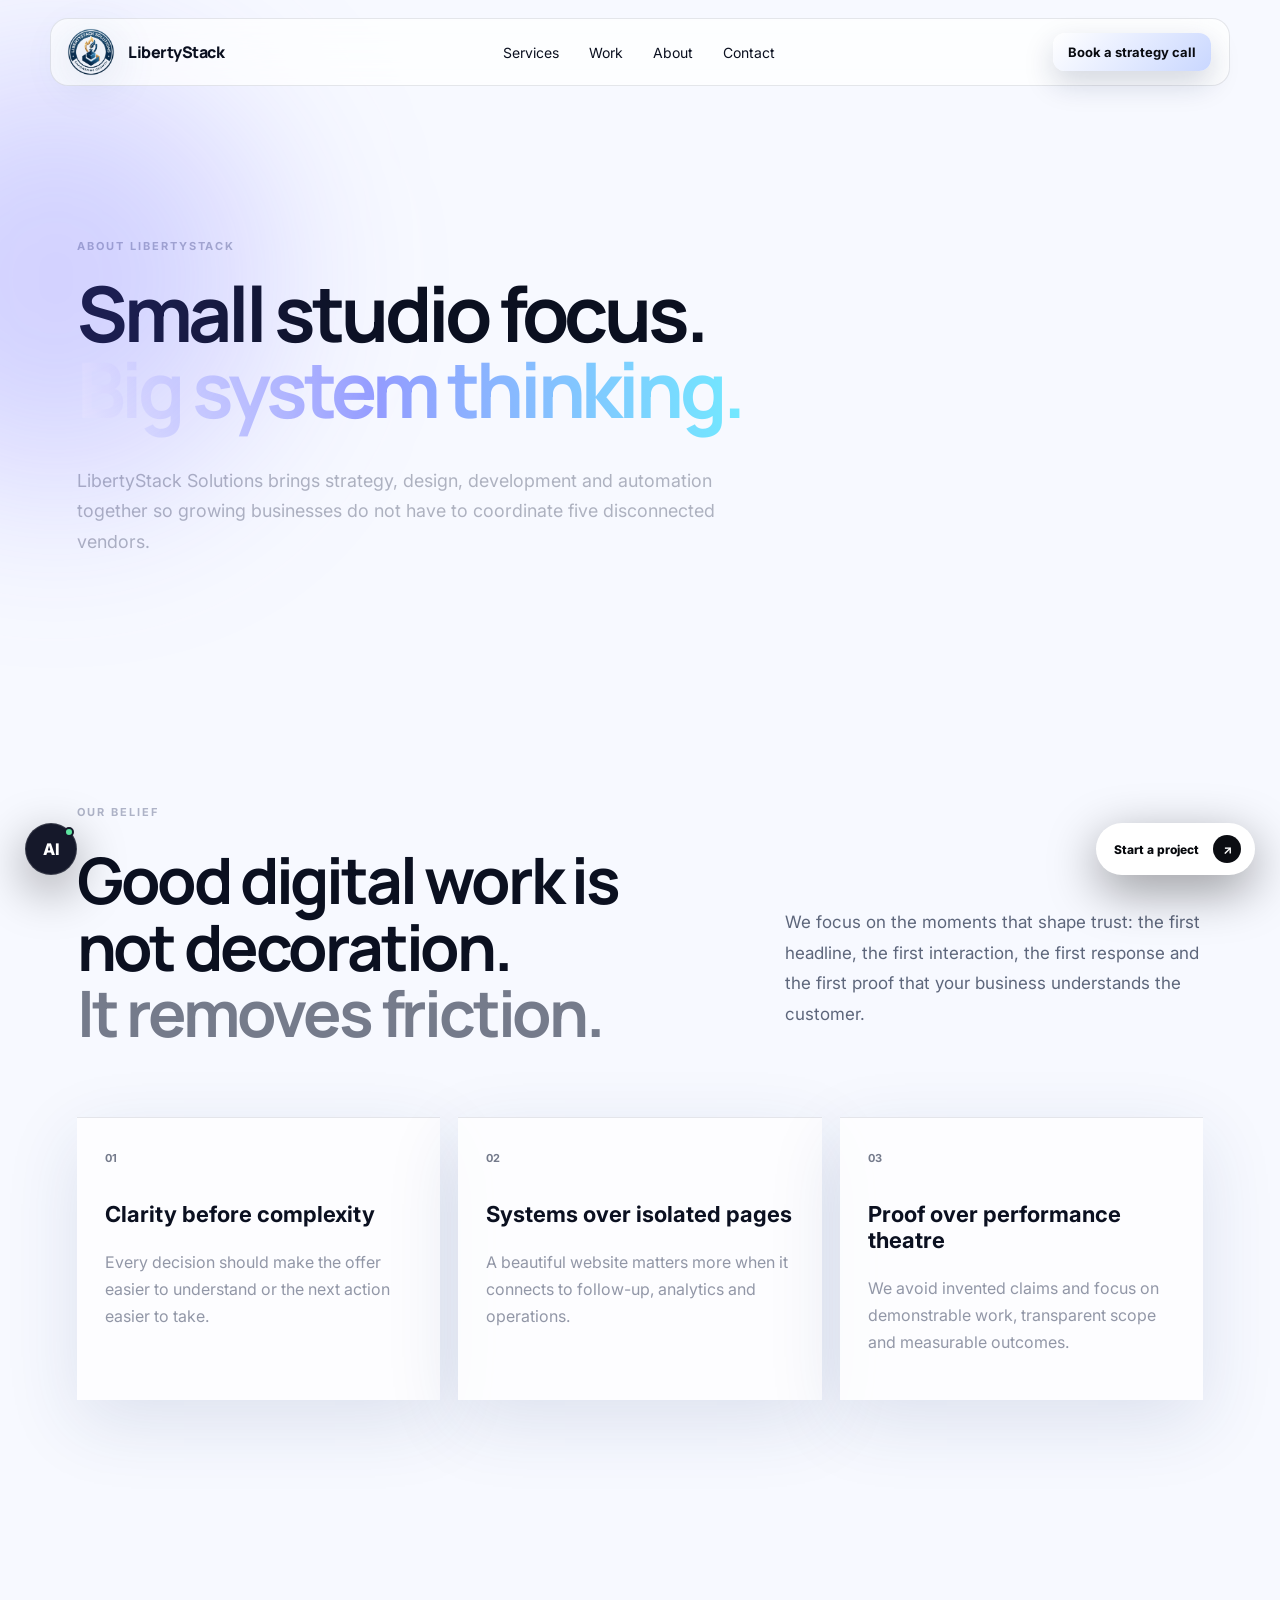
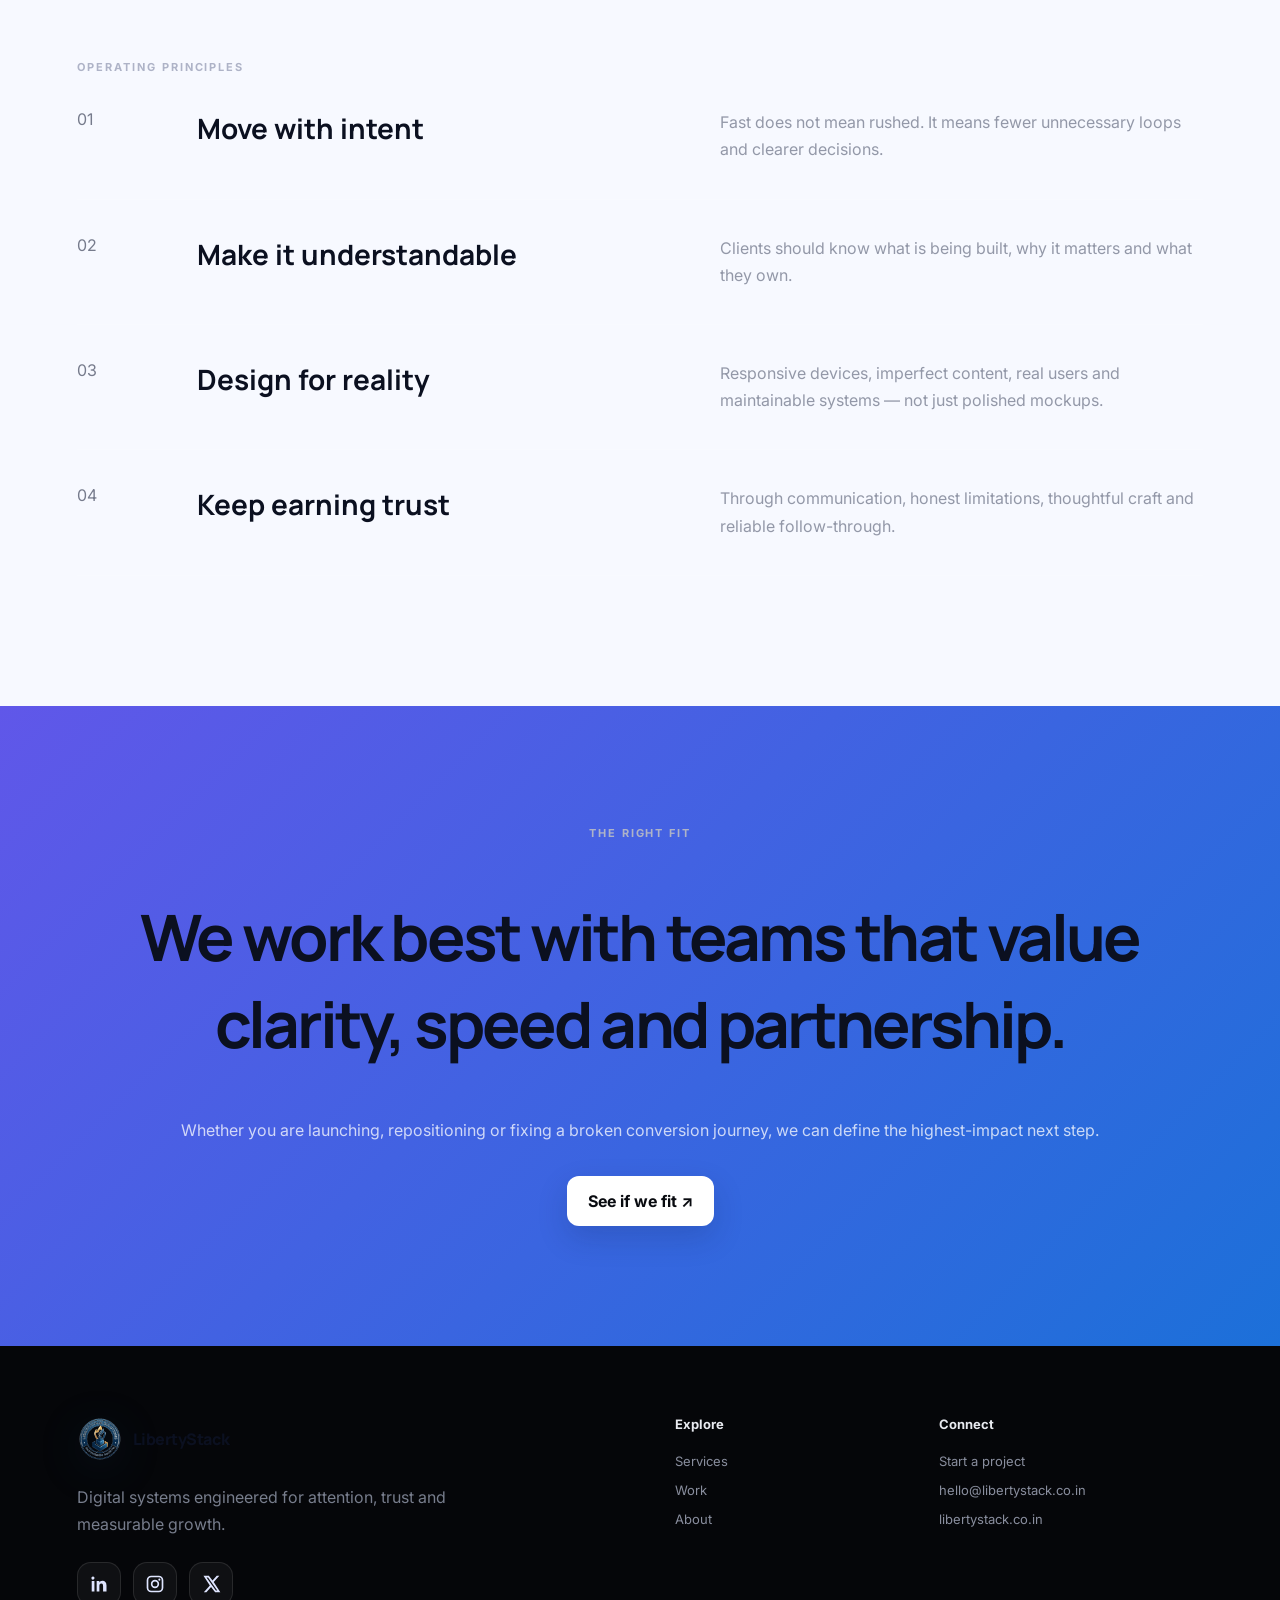
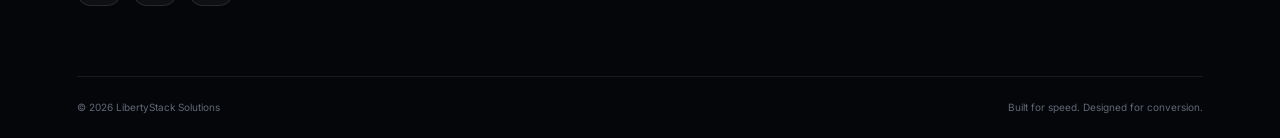
==== commit efec0e8f: "Add files via upload" ====
--- a/about.html
+++ b/about.html
@@ -1,4 +1,4 @@
-<!doctype html><html lang="en"><head><meta charset="utf-8"><meta name="viewport" content="width=device-width,initial-scale=1"><title>About — LibertyStack Solutions</title><meta name="description" content="Learn about LibertyStack Solutions and our approach to strategy, design and digital engineering."><meta name="theme-color" content="#07090d"><link rel="preconnect" href="https://fonts.googleapis.com"><link rel="preconnect" href="https://fonts.gstatic.com" crossorigin><link href="https://fonts.googleapis.com/css2?family=Inter:wght@400;500;600;700;800&family=Manrope:wght@600;700;800&display=swap" rel="stylesheet"><script>try{const t=localStorage.getItem("ls-theme")||"system";const d=t==="system"?(matchMedia("(prefers-color-scheme: dark)").matches?"dark":"light"):t;document.documentElement.dataset.theme=d;document.documentElement.dataset.themePreference=t}catch(e){}</script><link rel="stylesheet" href="assets/styles.css"><script type="application/ld+json">{"@context":"https://schema.org","@type":"ProfessionalService","name":"LibertyStack Solutions","url":"https://libertystack.co.in","email":"hello@libertystack.co.in","description":"Web design, development, automation and digital growth systems."}</script></head><body><div class="page-transition"></div><header class="site-header" id="siteHeader"><a class="brand" href="index.html" aria-label="LibertyStack Solutions home"><img class="brand-logo" src="assets/libertystack-logo.png" alt="LibertyStack Solutions logo" width="52" height="52"><span>LibertyStack</span></a><nav class="desktop-nav" aria-label="Primary"><a href="services.html">Services</a><a href="work.html">Work</a><a href="about.html">About</a><a href="contact.html">Contact</a></nav><button class="theme-toggle" type="button" aria-label="Change color theme" title="Theme: system"><span class="theme-icon" aria-hidden="true">◐</span></button><a class="button button-small desktop-cta calendly-link" href="https://calendly.com/ishant-libertystack/new-meeting" target="_blank" rel="noopener noreferrer">Book a strategy call</a><button class="menu-toggle" aria-label="Open menu" aria-expanded="false"><span></span><span></span></button></header><div class="mobile-menu" aria-hidden="true"><a href="services.html">Services</a><a href="work.html">Work</a><a href="about.html">About</a><a href="contact.html">Contact</a><a class="button calendly-link" href="https://calendly.com/ishant-libertystack/new-meeting" target="_blank" rel="noopener noreferrer">Book a strategy call</a></div><main><section class="page-hero"><div class="gradient-orb orb-one"></div><div class="eyebrow">About LibertyStack</div><h1>Small studio focus.<br><em>Big system thinking.</em></h1><p>LibertyStack Solutions brings strategy, design, development and automation together so growing businesses do not have to coordinate five disconnected vendors.</p></section><section class="section about-story"><div class="section-label">Our belief</div><div class="split-heading"><h2>Good digital work is not decoration.<br><span>It removes friction.</span></h2><p>We focus on the moments that shape trust: the first headline, the first interaction, the first response and the first proof that your business understands the customer.</p></div><div class="belief-grid"><article><b>01</b><h3>Clarity before complexity</h3><p>Every decision should make the offer easier to understand or the next action easier to take.</p></article><article><b>02</b><h3>Systems over isolated pages</h3><p>A beautiful website matters more when it connects to follow-up, analytics and operations.</p></article><article><b>03</b><h3>Proof over performance theatre</h3><p>We avoid invented claims and focus on demonstrable work, transparent scope and measurable outcomes.</p></article></div></section><section class="section values"><div class="section-label">Operating principles</div><div class="value-row"><span>01</span><h3>Move with intent</h3><p>Fast does not mean rushed. It means fewer unnecessary loops and clearer decisions.</p></div><div class="value-row"><span>02</span><h3>Make it understandable</h3><p>Clients should know what is being built, why it matters and what they own.</p></div><div class="value-row"><span>03</span><h3>Design for reality</h3><p>Responsive devices, imperfect content, real users and maintainable systems — not just polished mockups.</p></div><div class="value-row"><span>04</span><h3>Keep earning trust</h3><p>Through communication, honest limitations, thoughtful craft and reliable follow-through.</p></div></section><section class="process-band"><div class="section-label">The right fit</div><h2>We work best with teams that value clarity, speed and partnership.</h2><p>Whether you are launching, repositioning or fixing a broken conversion journey, we can define the highest-impact next step.</p><a class="button button-light" href="contact.html">See if we fit ↗</a></section></main><footer class="footer"><div><a class="brand" href="index.html"><img class="brand-logo" src="assets/libertystack-logo.png" alt="LibertyStack Solutions logo" width="52" height="52"><span>LibertyStack</span></a><p>Digital systems engineered for attention, trust and measurable growth.</p><div class="social-links" aria-label="Social media links">
+<!doctype html><html lang="en"><head><meta charset="utf-8"><meta name="viewport" content="width=device-width,initial-scale=1"><title>About — LibertyStack Solutions</title><meta name="description" content="Learn about LibertyStack Solutions and our approach to strategy, design and digital engineering."><meta name="theme-color" content="#07090d"><link rel="preconnect" href="https://fonts.googleapis.com"><link rel="preconnect" href="https://fonts.gstatic.com" crossorigin><link href="https://fonts.googleapis.com/css2?family=Inter:wght@400;500;600;700;800&family=Manrope:wght@600;700;800&display=swap" rel="stylesheet"><link rel="stylesheet" href="assets/styles.css"><script type="application/ld+json">{"@context":"https://schema.org","@type":"ProfessionalService","name":"LibertyStack Solutions","url":"https://libertystack.co.in","email":"hello@libertystack.co.in","description":"Web design, development, automation and digital growth systems."}</script></head><body><div class="page-transition"></div><header class="site-header" id="siteHeader"><a class="brand" href="index.html" aria-label="LibertyStack Solutions home"><img class="brand-logo" src="assets/libertystack-logo.png" alt="LibertyStack Solutions logo" width="52" height="52"><span>LibertyStack</span></a><nav class="desktop-nav" aria-label="Primary"><a href="services.html">Services</a><a href="work.html">Work</a><a href="about.html">About</a><a href="contact.html">Contact</a></nav><a class="button button-small desktop-cta calendly-link" href="https://calendly.com/ishant-libertystack/new-meeting" target="_blank" rel="noopener noreferrer">Book a strategy call</a><button class="menu-toggle" aria-label="Open menu" aria-expanded="false"><span></span><span></span></button></header><div class="mobile-menu" aria-hidden="true"><a href="services.html">Services</a><a href="work.html">Work</a><a href="about.html">About</a><a href="contact.html">Contact</a><a class="button calendly-link" href="https://calendly.com/ishant-libertystack/new-meeting" target="_blank" rel="noopener noreferrer">Book a strategy call</a></div><main><section class="page-hero"><div class="gradient-orb orb-one"></div><div class="eyebrow">About LibertyStack</div><h1>Small studio focus.<br><em>Big system thinking.</em></h1><p>LibertyStack Solutions brings strategy, design, development and automation together so growing businesses do not have to coordinate five disconnected vendors.</p></section><section class="section about-story"><div class="section-label">Our belief</div><div class="split-heading"><h2>Good digital work is not decoration.<br><span>It removes friction.</span></h2><p>We focus on the moments that shape trust: the first headline, the first interaction, the first response and the first proof that your business understands the customer.</p></div><div class="belief-grid"><article><b>01</b><h3>Clarity before complexity</h3><p>Every decision should make the offer easier to understand or the next action easier to take.</p></article><article><b>02</b><h3>Systems over isolated pages</h3><p>A beautiful website matters more when it connects to follow-up, analytics and operations.</p></article><article><b>03</b><h3>Proof over performance theatre</h3><p>We avoid invented claims and focus on demonstrable work, transparent scope and measurable outcomes.</p></article></div></section><section class="section values"><div class="section-label">Operating principles</div><div class="value-row"><span>01</span><h3>Move with intent</h3><p>Fast does not mean rushed. It means fewer unnecessary loops and clearer decisions.</p></div><div class="value-row"><span>02</span><h3>Make it understandable</h3><p>Clients should know what is being built, why it matters and what they own.</p></div><div class="value-row"><span>03</span><h3>Design for reality</h3><p>Responsive devices, imperfect content, real users and maintainable systems — not just polished mockups.</p></div><div class="value-row"><span>04</span><h3>Keep earning trust</h3><p>Through communication, honest limitations, thoughtful craft and reliable follow-through.</p></div></section><section class="process-band"><div class="section-label">The right fit</div><h2>We work best with teams that value clarity, speed and partnership.</h2><p>Whether you are launching, repositioning or fixing a broken conversion journey, we can define the highest-impact next step.</p><a class="button button-light" href="contact.html">See if we fit ↗</a></section></main><footer class="footer"><div><a class="brand" href="index.html"><img class="brand-logo" src="assets/libertystack-logo.png" alt="LibertyStack Solutions logo" width="52" height="52"><span>LibertyStack</span></a><p>Digital systems engineered for attention, trust and measurable growth.</p><div class="social-links" aria-label="Social media links">
 <a class="social-icon" href="https://www.linkedin.com/in/ishant-kumar-sharma" target="_blank" rel="noopener noreferrer" aria-label="LinkedIn">
 <svg viewBox="0 0 24 24" aria-hidden="true"><path d="M6.5 8.25H3.25V21H6.5V8.25ZM4.88 3A1.88 1.88 0 1 0 4.88 6.75 1.88 1.88 0 0 0 4.88 3ZM21 13.69C21 9.85 18.95 8.06 16.21 8.06c-2.21 0-3.2 1.22-3.75 2.07V8.25H9.21V21h3.25v-6.31c0-1.66.31-3.27 2.37-3.27 2.03 0 2.06 1.9 2.06 3.38V21H21v-7.31Z"/></svg>
 </a>
--- a/assets/styles.css
+++ b/assets/styles.css
@@ -1,4 +1,4 @@
-*{box-sizing:border-box}html{scroll-behavior:smooth}body{margin:0;background:#07090d;color:#f6f7fb;font-family:Inter,Arial,sans-serif;overflow-x:hidden}body.menu-open{overflow:hidden}::selection{background:#7c7cff;color:white}a{color:inherit;text-decoration:none}button,input,select,textarea{font:inherit}.site-header{position:fixed;z-index:100;top:18px;left:50%;transform:translateX(-50%);width:min(1180px,calc(100% - 32px));height:68px;padding:0 18px 0 14px;border:1px solid rgba(255,255,255,.1);background:rgba(9,11,16,.72);backdrop-filter:blur(22px);border-radius:18px;display:flex;align-items:center;justify-content:space-between;transition:.3s}.site-header.scrolled{top:8px;background:rgba(9,11,16,.9)}.brand{display:flex;align-items:center;gap:10px;font-family:Manrope;font-weight:800}.brand-mark{width:38px;height:38px;display:grid;place-items:center;background:linear-gradient(135deg,#8f7cff,#4be1ff);border-radius:12px;color:#080a0f;box-shadow:0 0 28px rgba(107,129,255,.28)}.desktop-nav{display:flex;gap:30px;font-size:14px;color:#c9cbd4}.desktop-nav a:hover{color:#fff}.button{display:inline-flex;align-items:center;justify-content:center;gap:10px;border:0;border-radius:12px;padding:15px 21px;background:linear-gradient(135deg,#fff,#c9d7ff);color:#090b10;font-weight:700;cursor:pointer;box-shadow:0 10px 40px rgba(120,134,255,.18);transition:transform .25s,box-shadow .25s}.button:hover{transform:translateY(-2px);box-shadow:0 15px 45px rgba(120,134,255,.3)}.button-small{padding:11px 15px;font-size:13px}.button-outline{background:transparent;color:#fff;border:1px solid rgba(255,255,255,.16);box-shadow:none}.button-light{background:#fff;color:#080a0f}.menu-toggle,.mobile-menu{display:none}.hero{min-height:100svh;position:relative;display:grid;grid-template-columns:1.1fr .7fr;gap:80px;align-items:center;padding:150px max(6vw,30px) 80px;overflow:hidden}.hero:after{content:"";position:absolute;inset:auto 0 0;height:180px;background:linear-gradient(transparent,#07090d);pointer-events:none}.hero-grid{position:absolute;inset:0;background-image:linear-gradient(rgba(255,255,255,.035) 1px,transparent 1px),linear-gradient(90deg,rgba(255,255,255,.035) 1px,transparent 1px);background-size:72px 72px;mask-image:linear-gradient(to bottom,black,transparent 80%)}#networkGlobe{position:absolute;inset:0 0 0 auto;width:62%;height:100%;opacity:.8}.gradient-orb{position:absolute;border-radius:50%;filter:blur(90px);pointer-events:none}.orb-one{width:420px;height:420px;background:rgba(92,83,255,.24);top:10%;left:-12%}.orb-two{width:440px;height:440px;background:rgba(28,194,255,.18);right:-12%;bottom:5%}.orb-three{width:500px;height:500px;background:rgba(125,92,255,.28);left:50%;top:20%;transform:translate(-50%,-50%)}.hero-copy{position:relative;z-index:2;max-width:760px}.eyebrow,.section-label{text-transform:uppercase;letter-spacing:.18em;font-size:11px;font-weight:700;color:#aeb3c7}.eyebrow{display:flex;align-items:center;gap:10px}.eyebrow span{width:24px;height:1px;background:#8f8cff}.hero h1,.page-hero h1{font-family:Manrope;margin:22px 0;font-size:clamp(48px,6vw,94px);line-height:.98;letter-spacing:-.055em}.hero h1 em,.page-hero h1 em{font-style:normal;background:linear-gradient(90deg,#fff,#959dff 45%,#72e8ff);-webkit-background-clip:text;color:transparent}.hero-copy>p,.page-hero>p{max-width:680px;color:#aeb2c0;font-size:clamp(17px,1.4vw,21px);line-height:1.7}.hero-actions{display:flex;align-items:center;gap:25px;margin-top:35px}.text-link{font-size:14px;font-weight:700;color:#d9dbea}.text-link span{margin-left:5px}.hero-proof{display:flex;gap:34px;margin-top:55px}.hero-proof div{display:flex;flex-direction:column;border-left:1px solid rgba(255,255,255,.12);padding-left:16px}.hero-proof b{font-size:20px}.hero-proof span{font-size:11px;color:#858a99;margin-top:5px}.glass-card{background:linear-gradient(145deg,rgba(255,255,255,.1),rgba(255,255,255,.025));border:1px solid rgba(255,255,255,.13);box-shadow:0 30px 90px rgba(0,0,0,.42);backdrop-filter:blur(18px)}.hero-console{position:relative;z-index:3;padding:18px 22px 24px;border-radius:24px;transform-style:preserve-3d}.console-top{display:flex;align-items:center;gap:7px;border-bottom:1px solid rgba(255,255,255,.08);padding-bottom:15px}.console-top span{width:8px;height:8px;border-radius:50%;background:#4c515d}.console-top small{margin-left:auto;color:#777d8e}.console-metric{padding:28px 0 12px;display:grid;grid-template-columns:1fr auto;gap:5px}.console-metric small{grid-column:1/-1;color:#8b91a2}.console-metric b{font-size:38px}.positive{color:#5ee5a0;align-self:end;font-size:12px}.mini-chart{height:130px;display:flex;align-items:end;gap:8px;border-bottom:1px solid rgba(255,255,255,.1);padding:15px 0}.mini-chart i{flex:1;height:var(--h);border-radius:4px 4px 0 0;background:linear-gradient(#76e6ff,#7667ff);opacity:.8}.console-row{display:flex;justify-content:space-between;padding-top:15px;font-size:12px;color:#9ca1b1}.console-row b{color:#e9ebf2}.status-dot{display:inline-block;width:6px;height:6px;border-radius:50%;background:#5ee5a0;margin-right:7px;box-shadow:0 0 10px #5ee5a0}.scroll-note{position:absolute;z-index:4;bottom:28px;left:50%;transform:translateX(-50%);font-size:10px;text-transform:uppercase;letter-spacing:.15em;color:#777d8c}.scroll-note span{margin-left:10px}.logo-strip{padding:26px 5vw;border-top:1px solid rgba(255,255,255,.07);border-bottom:1px solid rgba(255,255,255,.07);color:#707584;text-align:center}.logo-strip>span{font-size:10px;text-transform:uppercase;letter-spacing:.18em}.logo-strip div{display:flex;justify-content:center;gap:clamp(22px,5vw,70px);flex-wrap:wrap;margin-top:18px}.logo-strip b{font-family:Manrope;font-size:13px;letter-spacing:.08em;color:#a5a9b5}.section{padding:130px max(6vw,30px);max-width:1500px;margin:auto}.split-heading,.section-head{display:grid;grid-template-columns:1.2fr .8fr;gap:80px;align-items:end;margin-top:28px}.split-heading h2,.section-head h2,.calculator-copy h2,.faq h2{font-family:Manrope;font-size:clamp(38px,5vw,72px);line-height:1.04;letter-spacing:-.05em;margin:0}.split-heading h2 span{color:#757b8b}.split-heading p{color:#9ea3b3;line-height:1.8;font-size:17px}.section-head .text-link{justify-self:end}.system-track{display:grid;grid-template-columns:1fr auto 1fr auto 1fr;margin-top:80px}.system-node{padding:28px}.system-node b{font-size:11px;color:#74798a}.system-node h3{font-size:24px;margin:32px 0 12px}.system-node p{color:#9297a7;line-height:1.7}.system-line{width:1px;background:linear-gradient(transparent,rgba(124,126,255,.8),transparent)}.service-grid{display:grid;grid-template-columns:repeat(3,1fr);gap:18px;margin-top:55px}.service-card{min-height:475px;position:relative;padding:28px;border-radius:24px;border:1px solid rgba(255,255,255,.09);background:linear-gradient(150deg,rgba(255,255,255,.07),rgba(255,255,255,.015));overflow:hidden;transition:border-color .3s,transform .3s;transform-style:preserve-3d}.service-card:before{content:"";position:absolute;width:180px;height:180px;border-radius:50%;filter:blur(60px);background:rgba(106,91,255,.18);right:-70px;top:-70px}.service-card:hover{border-color:rgba(145,143,255,.45)}.service-number{font-size:11px;color:#777d8c}.service-icon{font-size:60px;margin:70px 0 24px;color:#9495ff}.service-card h3{font-size:25px}.service-card p,.service-card li{color:#989dac;line-height:1.65}.service-card ul{list-style:none;padding:0;margin:25px 0}.service-card li:before{content:"↳";margin-right:10px;color:#7779ff}.service-card>a{position:absolute;bottom:28px;font-weight:700;font-size:13px}.project{margin-top:55px;border-radius:28px;border:1px solid rgba(255,255,255,.1);background:#10131a;overflow:hidden}.project-large{display:grid;grid-template-columns:.8fr 1.2fr;min-height:600px}.project-copy{padding:60px;display:flex;flex-direction:column;justify-content:center}.project-copy>span,.project-small>span,.case-copy>span{font-size:11px;text-transform:uppercase;letter-spacing:.16em;color:#8e93a3}.project-copy h3,.project-small h3{font-family:Manrope;font-size:clamp(30px,3vw,48px);letter-spacing:-.04em}.project-copy p{color:#a1a6b4;line-height:1.8}.tag-row{display:flex;gap:8px;flex-wrap:wrap;margin:20px 0 45px}.tag-row i{font-style:normal;border:1px solid rgba(255,255,255,.1);padding:8px 10px;border-radius:100px;font-size:10px;color:#aeb2c0}.project-copy a,.project-small a{font-weight:700;font-size:13px}.browser-mock{position:relative;min-height:450px;background:#e9e1d8;color:#191613;overflow:hidden}.browser-bar{height:38px;background:rgba(255,255,255,.45);display:flex;align-items:center;padding:0 15px;gap:6px}.browser-bar i{width:7px;height:7px;background:#9d948c;border-radius:50%}.mock-nav{padding:20px 26px;font-family:Manrope;font-weight:800;display:flex;justify-content:space-between;font-size:12px}.mock-nav span{font-family:Inter;font-weight:500;font-size:9px}.mock-beauty-copy{position:absolute;z-index:2;top:35%;left:8%;display:flex;flex-direction:column}.mock-beauty-copy small{font-size:9px;letter-spacing:.2em}.mock-beauty-copy b{font-family:Manrope;font-size:clamp(34px,4vw,65px);letter-spacing:-.06em;margin:10px 0}.mock-beauty-copy button{width:max-content;border:0;background:#1c1917;color:white;padding:10px 15px;font-size:9px}.bottle{position:absolute;right:8%;bottom:5%;width:16%;height:58%;background:linear-gradient(90deg,#b99b76,#e7d4b9,#9b7955);border-radius:18px 18px 8px 8px;box-shadow:0 25px 50px rgba(80,50,20,.2)}.bottle:before{content:"";position:absolute;width:50%;height:13%;left:25%;top:-12%;background:#1d1a18}.bottle:after{content:"OLIXA";position:absolute;top:45%;width:100%;text-align:center;font-size:9px;letter-spacing:.15em}.b2{right:2%;height:40%;width:12%;filter:saturate(.75)}.project-pair{display:grid;grid-template-columns:1fr 1fr;gap:18px;margin-top:18px}.project-small{padding:18px;border:1px solid rgba(255,255,255,.09);border-radius:26px;background:#10131a}.project-small>span,.project-small h3,.project-small>a{display:block;margin-left:20px;margin-right:20px}.project-small h3{font-size:28px}.fitness-visual,.dashboard-visual{height:390px;border-radius:18px;margin-bottom:28px;position:relative;overflow:hidden}.fitness-visual{background:radial-gradient(circle at 30% 30%,#885dff,#17141f 55%,#0d0d11);display:flex;align-items:center;padding:50px}.fitness-ring{position:absolute;width:300px;height:300px;border:45px solid rgba(255,255,255,.08);border-top-color:#d8ff67;border-radius:50%;right:-60px;top:30px;transform:rotate(20deg)}.fitness-visual b{font-family:Manrope;font-size:42px;line-height:.95;z-index:2}.fitness-visual span{position:absolute;bottom:25px;right:30px;color:#d8ff67;font-size:24px}.dashboard-visual{background:#dfe7f2;display:flex;padding:28px}.dash-side{width:16%;border-radius:10px;background:#1c2434}.dash-main{flex:1;margin-left:15px;background:white;border-radius:10px;padding:25px;color:#202635}.dash-chart{height:150px;margin-top:25px;background:linear-gradient(135deg,transparent 45%,#7977ff 46%,#7977ff 49%,transparent 50%),linear-gradient(to top,#f1f3f9 1px,transparent 1px);background-size:100% 100%,100% 35px}.dash-boxes{display:flex;gap:10px;margin-top:20px}.dash-boxes i{height:50px;flex:1;background:#eef1f7;border-radius:7px}.before-after{height:600px;position:relative;margin-top:60px;border-radius:26px;overflow:hidden;border:1px solid rgba(255,255,255,.1);user-select:none}.after-panel,.before-panel{position:absolute;inset:0}.after-panel{background:#1218cc}.before-panel{width:50%;overflow:hidden;background:#ededed;border-right:2px solid white}.after-site,.before-site{width:calc(100vw - 12vw);max-width:1320px;height:100%;padding:45px;color:white}.after-site nav{display:flex;justify-content:space-between;font-weight:800}.after-site nav span{font-size:12px;font-weight:500}.after-site>div{margin:110px 8%}.after-site small{letter-spacing:.2em}.after-site h3{font-family:Manrope;font-size:80px;line-height:.9;margin:20px 0}.after-site button{padding:14px 20px;border:0}.before-site{color:#222;font-family:Arial;padding:90px 60px}.before-site h3{font-size:38px}.before-site button{background:#1474d4;color:white;padding:10px 18px;border:0}.old-boxes{display:flex;gap:15px;margin-top:70px}.old-boxes i{width:180px;height:150px;background:#ccc}.ba-handle{position:absolute;left:50%;top:0;bottom:0;width:2px;background:#fff;transform:translateX(-50%);display:grid;place-items:center}.ba-handle span{width:48px;height:48px;background:#fff;color:#111;border-radius:50%;display:grid;place-items:center;font-size:20px}.ba-label{position:absolute;top:20px;padding:8px 12px;background:rgba(0,0,0,.6);border-radius:20px;font-size:10px;text-transform:uppercase}.before-label{left:20px}.after-label{right:20px}.calculator-section{display:grid;grid-template-columns:.8fr 1.2fr;gap:90px;align-items:center}.calculator-copy p{color:#9ea3b2;line-height:1.8}.calculator-copy small{display:block;color:#666c7c;margin-top:30px}.roi-card{padding:36px;border-radius:25px}.roi-card label{display:grid;grid-template-columns:1fr auto;gap:14px;margin-bottom:30px;font-size:13px;color:#b8bcc8}.roi-card output{color:white;font-weight:700}.roi-card input{grid-column:1/-1;width:100%;accent-color:#8582ff}.roi-result{border-top:1px solid rgba(255,255,255,.1);padding-top:28px;display:flex;flex-direction:column}.roi-result span{font-size:12px;color:#989dac}.roi-result b{font-family:Manrope;font-size:42px;margin:8px 0;background:linear-gradient(90deg,#fff,#7de5ff);-webkit-background-clip:text;color:transparent}.roi-result small{color:#6f7483}.testimonial-grid{display:grid;grid-template-columns:repeat(3,1fr);gap:18px;margin-top:55px}.testimonial-grid blockquote{margin:0;padding:32px;border-radius:20px;border:1px solid rgba(255,255,255,.09);background:#0d1016}.testimonial-grid p{font-family:Manrope;font-size:22px;line-height:1.5;margin-top:0}.testimonial-grid footer{display:flex;flex-direction:column;margin-top:50px;font-size:11px}.testimonial-grid footer span{color:#777d8d;margin-top:5px}.honesty-note{font-size:11px;color:#676d7c;text-align:center;margin-top:24px}.pricing-grid{display:grid;grid-template-columns:repeat(3,1fr);gap:18px;margin-top:60px}.price-card{position:relative;padding:34px;border:1px solid rgba(255,255,255,.1);border-radius:24px;background:#0d1016}.price-card.featured{background:linear-gradient(145deg,#171a28,#10131b);border-color:#706cff;transform:translateY(-14px)}.popular{position:absolute;top:0;right:25px;transform:translateY(-50%);background:#7774ff;padding:7px 12px;border-radius:100px;font-size:9px;text-transform:uppercase;font-weight:800}.price-card>span{font-size:11px;text-transform:uppercase;letter-spacing:.15em;color:#8f94a5}.price-card h3{font-family:Manrope;font-size:40px}.price-card h3 small{display:block;font-family:Inter;font-size:10px;color:#777d8c}.price-card p,.price-card li{color:#969baa;line-height:1.7}.price-card ul{list-style:none;padding:0;margin:28px 0}.price-card li{padding:8px 0;border-bottom:1px solid rgba(255,255,255,.06)}.price-card li:before{content:"✓";color:#71eab3;margin-right:9px}.price-card .button{width:100%;margin-top:15px}.faq-layout{display:grid;grid-template-columns:.65fr 1.35fr;gap:100px}.accordion details{border-bottom:1px solid rgba(255,255,255,.12);padding:22px 0}.accordion summary{list-style:none;cursor:pointer;font-weight:600;display:flex;justify-content:space-between}.accordion summary::-webkit-details-marker{display:none}.accordion summary span{transition:.3s}.accordion details[open] summary span{transform:rotate(45deg)}.accordion p{color:#9297a7;line-height:1.75;max-width:720px}.final-cta{position:relative;text-align:center;padding:150px 30px;overflow:hidden;background:linear-gradient(#0b0d13,#11142a)}.final-cta>*{position:relative;z-index:2}.final-cta small{letter-spacing:.2em;color:#9ea2b5}.final-cta h2{font-family:Manrope;font-size:clamp(43px,6vw,82px);letter-spacing:-.055em;line-height:1;margin:25px 0}.final-cta p{color:#a3a7b6}.final-cta .button{margin-top:25px}.footer{padding:70px max(6vw,30px) 25px;display:grid;grid-template-columns:1fr 1fr;gap:70px;background:#050609}.footer>div:first-child p{max-width:380px;color:#777d8c;line-height:1.7;margin-top:22px}.footer-links{display:grid;grid-template-columns:1fr 1fr}.footer-links>div{display:flex;flex-direction:column;gap:13px;font-size:13px;color:#898e9e}.footer-links strong{color:#e8eaf0;margin-bottom:8px}.footer-bottom{grid-column:1/-1;border-top:1px solid rgba(255,255,255,.08);padding-top:24px;display:flex;justify-content:space-between;font-size:10px;color:#626877}.sticky-cta{position:fixed;z-index:90;right:25px;bottom:25px;background:#fff;color:#080a0e;padding:12px 14px 12px 18px;border-radius:100px;display:flex;gap:14px;align-items:center;font-size:12px;font-weight:800;box-shadow:0 15px 50px rgba(0,0,0,.4)}.sticky-cta b{width:28px;height:28px;border-radius:50%;display:grid;place-items:center;background:#0b0d12;color:white}.chat-launcher{position:fixed;z-index:95;left:25px;bottom:25px;width:52px;height:52px;border-radius:50%;border:1px solid rgba(255,255,255,.14);background:#15182a;color:white;font-weight:800;box-shadow:0 15px 50px rgba(0,0,0,.4);cursor:pointer}.pulse{position:absolute;right:2px;top:3px;width:10px;height:10px;background:#5ee5a0;border:2px solid #15182a;border-radius:50%}.chat-panel{position:fixed;z-index:110;left:25px;bottom:88px;width:min(360px,calc(100% - 30px));height:500px;background:#0d1017;border:1px solid rgba(255,255,255,.12);border-radius:22px;box-shadow:0 25px 90px rgba(0,0,0,.55);display:flex;flex-direction:column;opacity:0;pointer-events:none;transform:translateY(20px) scale(.96);transition:.25s;overflow:hidden}.chat-panel.open{opacity:1;pointer-events:auto;transform:none}.chat-head{display:flex;justify-content:space-between;padding:18px;border-bottom:1px solid rgba(255,255,255,.08)}.chat-head div{display:flex;flex-direction:column}.chat-head small{color:#6f7585;margin-top:3px}.chat-close{background:transparent;border:0;color:white;font-size:24px;cursor:pointer}.chat-messages{flex:1;padding:17px;overflow:auto}.bot-message,.user-message{max-width:82%;padding:11px 13px;border-radius:13px;font-size:12px;line-height:1.55;margin-bottom:10px}.bot-message{background:#1a1e29;color:#c9cdd7}.user-message{background:#7774ff;margin-left:auto}.chat-quick{display:flex;gap:6px;padding:0 12px 10px;overflow:auto}.chat-quick button{white-space:nowrap;background:transparent;border:1px solid rgba(255,255,255,.1);color:#aeb2c0;border-radius:100px;padding:7px 9px;font-size:9px}.chat-form{display:flex;border-top:1px solid rgba(255,255,255,.08);padding:12px}.chat-form input{flex:1;background:transparent;border:0;color:white;outline:0}.chat-form button{width:34px;height:34px;border:0;border-radius:50%;background:white}.page-hero{min-height:75vh;padding:180px max(6vw,30px) 100px;position:relative;overflow:hidden;display:flex;flex-direction:column;justify-content:end}.page-hero h1{max-width:1050px}.service-detail{display:grid;grid-template-columns:.7fr 1.3fr;gap:110px;border-top:1px solid rgba(255,255,255,.08)}.service-sticky{align-self:start;position:sticky;top:120px}.service-sticky>span{color:#767b8b;font-size:12px}.service-sticky h2{font-family:Manrope;font-size:45px;margin-bottom:15px}.service-sticky p,.service-content p{color:#959aaa;line-height:1.75}.service-content article{padding:35px 0;border-bottom:1px solid rgba(255,255,255,.09)}.service-content h3{font-size:24px}.process-band{padding:120px max(6vw,30px);background:linear-gradient(135deg,#6057e9,#1c70d9);text-align:center}.process-band h2{font-family:Manrope;font-size:clamp(38px,5vw,70px);letter-spacing:-.045em}.process-band p{color:rgba(255,255,255,.75)}.process-band .button{margin-top:20px}.case-list{display:flex;flex-direction:column;gap:120px}.case-study{display:grid;grid-template-columns:1.1fr .9fr;gap:70px;align-items:center}.case-study.reverse{grid-template-columns:.9fr 1.1fr}.case-study.reverse .case-visual{order:2}.case-visual{height:560px;border-radius:28px;overflow:hidden}.case-copy h2{font-family:Manrope;font-size:clamp(34px,4vw,58px);letter-spacing:-.045em}.case-copy p{color:#989dad;line-height:1.8}.metric-row{display:flex;gap:35px;margin-top:35px}.metric-row div{display:flex;flex-direction:column}.metric-row b{font-size:26px}.metric-row span{font-size:10px;color:#747a8a;margin-top:5px}.about-story .belief-grid{display:grid;grid-template-columns:repeat(3,1fr);gap:18px;margin-top:70px}.belief-grid article{padding:28px;border-top:1px solid rgba(255,255,255,.13)}.belief-grid b{color:#747a8b;font-size:11px}.belief-grid h3{font-size:22px;margin-top:35px}.belief-grid p{color:#9297a7;line-height:1.7}.value-row{display:grid;grid-template-columns:80px 1fr 1fr;gap:40px;padding:35px 0;border-bottom:1px solid rgba(255,255,255,.1);align-items:start}.value-row span{color:#767b8c}.value-row h3{font-family:Manrope;font-size:28px;margin:0}.value-row p{color:#9398a8;line-height:1.7;margin:0}.contact-grid{display:grid;grid-template-columns:.75fr 1.25fr;gap:90px;align-items:start}.contact-info h2{font-family:Manrope;font-size:45px;letter-spacing:-.04em}.contact-info>p{color:#969bab;line-height:1.8}.contact-method{display:flex;flex-direction:column;margin-top:35px}.contact-method small{color:#6f7585;margin-bottom:8px}.project-form{padding:35px;border-radius:25px;position:relative}.project-form label{display:flex;flex-direction:column;gap:9px;font-size:12px;color:#aeb2c0;margin-bottom:20px}.project-form input,.project-form select,.project-form textarea{width:100%;background:#0a0c11;border:1px solid rgba(255,255,255,.1);color:#fff;padding:14px;border-radius:10px;outline:0}.project-form input:focus,.project-form select:focus,.project-form textarea:focus{border-color:#7976ff}.form-row{display:grid;grid-template-columns:1fr 1fr;gap:16px}.form-note{display:block;color:#646a79;line-height:1.5;margin-top:15px}.form-success{position:absolute;inset:0;background:#10131a;border-radius:25px;display:flex;flex-direction:column;justify-content:center;align-items:center;opacity:0;pointer-events:none;transition:.3s}.form-success.show{opacity:1;pointer-events:auto}.form-success i{font-style:normal;width:60px;height:60px;border-radius:50%;display:grid;place-items:center;background:#64e2a6;color:#07100b;font-size:28px}.form-success b{font-size:24px;margin:20px 0 5px}.form-success span{color:#9095a5}.quote-builder{display:grid;grid-template-columns:.8fr 1.2fr;gap:90px}.quote-builder h2{font-family:Manrope;font-size:50px}.quote-builder p{color:#979cab;line-height:1.8}.quote-card{border:1px solid rgba(255,255,255,.1);border-radius:24px;overflow:hidden}.quote-options label{display:grid;grid-template-columns:auto 1fr auto;gap:14px;padding:20px 25px;border-bottom:1px solid rgba(255,255,255,.07);cursor:pointer}.quote-options input{accent-color:#7e7aff}.quote-options b{font-size:12px;color:#8e93a3}.quote-total{padding:28px;display:grid;grid-template-columns:1fr auto;align-items:center;background:#10131a}.quote-total span{font-size:11px;color:#8d92a2}.quote-total b{font-size:26px;grid-row:2}.quote-total button{grid-column:2;grid-row:1/3}.booking-card{padding:70px;border-radius:30px;background:linear-gradient(135deg,#6058eb,#1769ce);display:flex;justify-content:space-between;align-items:center;gap:30px}.booking-card h2{font-family:Manrope;font-size:50px;margin:16px 0}.booking-card p{max-width:700px;color:rgba(255,255,255,.75)}.booking-card code{background:rgba(0,0,0,.2);padding:2px 5px;border-radius:4px}.reveal{opacity:0;transform:translateY(30px);transition:opacity .8s,transform .8s}.reveal.visible{opacity:1;transform:none}.page-transition{position:fixed;z-index:999;inset:0;background:#090b10;transform:translateY(-100%);pointer-events:none}.cursor-dot,.cursor-ring{position:fixed;z-index:9999;pointer-events:none;border-radius:50%;display:none}.cursor-dot{width:5px;height:5px;background:#000}.cursor-ring{width:32px;height:32px;border:1px solid rgba(0,0,0,.45);transition:width .2s,height .2s,border-color .2s}.cursor-ring.hover{width:46px;height:46px;border-color:#000}@media(pointer:fine){.cursor-dot,.cursor-ring{display:block}}@media(max-width:900px){.desktop-nav,.desktop-cta{display:none}.menu-toggle{display:flex;width:40px;height:40px;background:transparent;border:0;flex-direction:column;justify-content:center;gap:6px}.menu-toggle span{width:22px;height:1px;background:white}.mobile-menu{position:fixed;z-index:99;inset:0;background:#080a0e;padding:120px 30px 40px;display:flex;flex-direction:column;gap:25px;font-family:Manrope;font-size:35px;transform:translateY(-100%);transition:.35s}.mobile-menu.open{transform:none}.hero{grid-template-columns:1fr;padding-top:140px}.hero-console{max-width:600px}.hero h1{font-size:clamp(48px,12vw,78px)}#networkGlobe{width:100%;opacity:.35}.system-track,.service-grid,.project-large,.project-pair,.calculator-section,.testimonial-grid,.pricing-grid,.faq-layout,.service-detail,.case-study,.case-study.reverse,.contact-grid,.quote-builder{grid-template-columns:1fr}.split-heading,.section-head{grid-template-columns:1fr;gap:25px}.section-head .text-link{justify-self:start}.system-track{gap:0}.system-line{height:1px;width:100%;background:linear-gradient(90deg,transparent,rgba(124,126,255,.8),transparent)}.project-copy{padding:35px}.project-large .browser-mock{min-height:500px}.before-after{height:460px}.after-site h3{font-size:50px}.calculator-section,.contact-grid,.quote-builder{gap:45px}.price-card.featured{transform:none}.faq-layout{gap:30px}.service-sticky{position:static}.case-study.reverse .case-visual{order:0}.case-visual{height:480px}.about-story .belief-grid{grid-template-columns:1fr}.booking-card{flex-direction:column;align-items:flex-start}.footer{grid-template-columns:1fr}.footer-bottom{grid-column:1}.sticky-cta span{display:none}}@media(max-width:600px){.site-header{top:10px}.section{padding:90px 20px}.hero{padding-left:20px;padding-right:20px}.hero-actions{align-items:flex-start;flex-direction:column}.hero-proof{gap:15px;flex-wrap:wrap}.hero-console{padding:14px}.logo-strip div{gap:18px}.system-node{padding:25px 0}.service-card{min-height:430px}.project-pair{grid-template-columns:1fr}.fitness-visual,.dashboard-visual{height:320px}.before-after{height:380px}.before-site{padding:70px 25px}.after-site{padding:35px 25px}.after-site>div{margin:80px 0}.old-boxes i{width:80px;height:90px}.roi-result b{font-size:30px}.testimonial-grid{grid-template-columns:1fr}.page-hero{padding:150px 20px 70px}.form-row{grid-template-columns:1fr}.project-form{padding:22px}.quote-total{grid-template-columns:1fr}.quote-total button{grid-column:1;grid-row:auto;margin-top:18px}.booking-card{padding:35px 25px}.booking-card h2{font-size:38px}.value-row{grid-template-columns:40px 1fr}.value-row p{grid-column:2}.footer{padding-left:20px;padding-right:20px}.footer-links{grid-template-columns:1fr;gap:35px}.footer-bottom{flex-direction:column;gap:10px}.chat-panel{left:15px;bottom:78px}.chat-launcher{left:15px;bottom:15px}.sticky-cta{right:15px;bottom:15px}}@media(prefers-reduced-motion:reduce){html{scroll-behavior:auto}.reveal{opacity:1;transform:none;transition:none}.gradient-orb{display:none}}
+*{box-sizing:border-box}html{scroll-behavior:smooth}body{margin:0;background:#07090d;color:#f6f7fb;font-family:Inter,Arial,sans-serif;overflow-x:hidden}body.menu-open{overflow:hidden}::selection{background:#7c7cff;color:white}a{color:inherit;text-decoration:none}button,input,select,textarea{font:inherit}.site-header{position:fixed;z-index:100;top:18px;left:50%;transform:translateX(-50%);width:min(1180px,calc(100% - 32px));height:68px;padding:0 18px 0 14px;border:1px solid rgba(255,255,255,.1);background:rgba(9,11,16,.72);backdrop-filter:blur(22px);border-radius:18px;display:flex;align-items:center;justify-content:space-between;transition:.3s}.site-header.scrolled{top:8px;background:rgba(9,11,16,.9)}.brand{display:flex;align-items:center;gap:10px;font-family:Manrope;font-weight:800}.brand-mark{width:38px;height:38px;display:grid;place-items:center;background:linear-gradient(135deg,#8f7cff,#4be1ff);border-radius:12px;color:#080a0f;box-shadow:0 0 28px rgba(107,129,255,.28)}.desktop-nav{display:flex;gap:30px;font-size:14px;color:#c9cbd4}.desktop-nav a:hover{color:#fff}.button{display:inline-flex;align-items:center;justify-content:center;gap:10px;border:0;border-radius:12px;padding:15px 21px;background:linear-gradient(135deg,#fff,#c9d7ff);color:#090b10;font-weight:700;cursor:pointer;box-shadow:0 10px 40px rgba(120,134,255,.18);transition:transform .25s,box-shadow .25s}.button:hover{transform:translateY(-2px);box-shadow:0 15px 45px rgba(120,134,255,.3)}.button-small{padding:11px 15px;font-size:13px}.button-outline{background:transparent;color:#fff;border:1px solid rgba(255,255,255,.16);box-shadow:none}.button-light{background:#fff;color:#080a0f}.menu-toggle,.mobile-menu{display:none}.hero{min-height:100svh;position:relative;display:grid;grid-template-columns:1.1fr .7fr;gap:80px;align-items:center;padding:150px max(6vw,30px) 80px;overflow:hidden}.hero:after{content:"";position:absolute;inset:auto 0 0;height:180px;background:linear-gradient(transparent,#07090d);pointer-events:none}.hero-grid{position:absolute;inset:0;background-image:linear-gradient(rgba(255,255,255,.035) 1px,transparent 1px),linear-gradient(90deg,rgba(255,255,255,.035) 1px,transparent 1px);background-size:72px 72px;mask-image:linear-gradient(to bottom,black,transparent 80%)}#networkGlobe{position:absolute;inset:0 0 0 auto;width:62%;height:100%;opacity:.8}.gradient-orb{position:absolute;border-radius:50%;filter:blur(90px);pointer-events:none}.orb-one{width:420px;height:420px;background:rgba(92,83,255,.24);top:10%;left:-12%}.orb-two{width:440px;height:440px;background:rgba(28,194,255,.18);right:-12%;bottom:5%}.orb-three{width:500px;height:500px;background:rgba(125,92,255,.28);left:50%;top:20%;transform:translate(-50%,-50%)}.hero-copy{position:relative;z-index:2;max-width:760px}.eyebrow,.section-label{text-transform:uppercase;letter-spacing:.18em;font-size:11px;font-weight:700;color:#aeb3c7}.eyebrow{display:flex;align-items:center;gap:10px}.eyebrow span{width:24px;height:1px;background:#8f8cff}.hero h1,.page-hero h1{font-family:Manrope;margin:22px 0;font-size:clamp(48px,6vw,94px);line-height:.98;letter-spacing:-.055em}.hero h1 em,.page-hero h1 em{font-style:normal;background:linear-gradient(90deg,#fff,#959dff 45%,#72e8ff);-webkit-background-clip:text;color:transparent}.hero-copy>p,.page-hero>p{max-width:680px;color:#aeb2c0;font-size:clamp(17px,1.4vw,21px);line-height:1.7}.hero-actions{display:flex;align-items:center;gap:25px;margin-top:35px}.text-link{font-size:14px;font-weight:700;color:#d9dbea}.text-link span{margin-left:5px}.hero-proof{display:flex;gap:34px;margin-top:55px}.hero-proof div{display:flex;flex-direction:column;border-left:1px solid rgba(255,255,255,.12);padding-left:16px}.hero-proof b{font-size:20px}.hero-proof span{font-size:11px;color:#858a99;margin-top:5px}.glass-card{background:linear-gradient(145deg,rgba(255,255,255,.1),rgba(255,255,255,.025));border:1px solid rgba(255,255,255,.13);box-shadow:0 30px 90px rgba(0,0,0,.42);backdrop-filter:blur(18px)}.hero-console{position:relative;z-index:3;padding:18px 22px 24px;border-radius:24px;transform-style:preserve-3d}.console-top{display:flex;align-items:center;gap:7px;border-bottom:1px solid rgba(255,255,255,.08);padding-bottom:15px}.console-top span{width:8px;height:8px;border-radius:50%;background:#4c515d}.console-top small{margin-left:auto;color:#777d8e}.console-metric{padding:28px 0 12px;display:grid;grid-template-columns:1fr auto;gap:5px}.console-metric small{grid-column:1/-1;color:#8b91a2}.console-metric b{font-size:38px}.positive{color:#5ee5a0;align-self:end;font-size:12px}.mini-chart{height:130px;display:flex;align-items:end;gap:8px;border-bottom:1px solid rgba(255,255,255,.1);padding:15px 0}.mini-chart i{flex:1;height:var(--h);border-radius:4px 4px 0 0;background:linear-gradient(#76e6ff,#7667ff);opacity:.8}.console-row{display:flex;justify-content:space-between;padding-top:15px;font-size:12px;color:#9ca1b1}.console-row b{color:#e9ebf2}.status-dot{display:inline-block;width:6px;height:6px;border-radius:50%;background:#5ee5a0;margin-right:7px;box-shadow:0 0 10px #5ee5a0}.scroll-note{position:absolute;z-index:4;bottom:28px;left:50%;transform:translateX(-50%);font-size:10px;text-transform:uppercase;letter-spacing:.15em;color:#777d8c}.scroll-note span{margin-left:10px}.logo-strip{padding:26px 5vw;border-top:1px solid rgba(255,255,255,.07);border-bottom:1px solid rgba(255,255,255,.07);color:#707584;text-align:center}.logo-strip>span{font-size:10px;text-transform:uppercase;letter-spacing:.18em}.logo-strip div{display:flex;justify-content:center;gap:clamp(22px,5vw,70px);flex-wrap:wrap;margin-top:18px}.logo-strip b{font-family:Manrope;font-size:13px;letter-spacing:.08em;color:#a5a9b5}.section{padding:130px max(6vw,30px);max-width:1500px;margin:auto}.split-heading,.section-head{display:grid;grid-template-columns:1.2fr .8fr;gap:80px;align-items:end;margin-top:28px}.split-heading h2,.section-head h2,.calculator-copy h2,.faq h2{font-family:Manrope;font-size:clamp(38px,5vw,72px);line-height:1.04;letter-spacing:-.05em;margin:0}.split-heading h2 span{color:#757b8b}.split-heading p{color:#9ea3b3;line-height:1.8;font-size:17px}.section-head .text-link{justify-self:end}.system-track{display:grid;grid-template-columns:1fr auto 1fr auto 1fr;margin-top:80px}.system-node{padding:28px}.system-node b{font-size:11px;color:#74798a}.system-node h3{font-size:24px;margin:32px 0 12px}.system-node p{color:#9297a7;line-height:1.7}.system-line{width:1px;background:linear-gradient(transparent,rgba(124,126,255,.8),transparent)}.service-grid{display:grid;grid-template-columns:repeat(3,1fr);gap:18px;margin-top:55px}.service-card{min-height:475px;position:relative;padding:28px;border-radius:24px;border:1px solid rgba(255,255,255,.09);background:linear-gradient(150deg,rgba(255,255,255,.07),rgba(255,255,255,.015));overflow:hidden;transition:border-color .3s,transform .3s;transform-style:preserve-3d}.service-card:before{content:"";position:absolute;width:180px;height:180px;border-radius:50%;filter:blur(60px);background:rgba(106,91,255,.18);right:-70px;top:-70px}.service-card:hover{border-color:rgba(145,143,255,.45)}.service-number{font-size:11px;color:#777d8c}.service-icon{font-size:60px;margin:70px 0 24px;color:#9495ff}.service-card h3{font-size:25px}.service-card p,.service-card li{color:#989dac;line-height:1.65}.service-card ul{list-style:none;padding:0;margin:25px 0}.service-card li:before{content:"↳";margin-right:10px;color:#7779ff}.service-card>a{position:absolute;bottom:28px;font-weight:700;font-size:13px}.project{margin-top:55px;border-radius:28px;border:1px solid rgba(255,255,255,.1);background:#10131a;overflow:hidden}.project-large{display:grid;grid-template-columns:.8fr 1.2fr;min-height:600px}.project-copy{padding:60px;display:flex;flex-direction:column;justify-content:center}.project-copy>span,.project-small>span,.case-copy>span{font-size:11px;text-transform:uppercase;letter-spacing:.16em;color:#8e93a3}.project-copy h3,.project-small h3{font-family:Manrope;font-size:clamp(30px,3vw,48px);letter-spacing:-.04em}.project-copy p{color:#a1a6b4;line-height:1.8}.tag-row{display:flex;gap:8px;flex-wrap:wrap;margin:20px 0 45px}.tag-row i{font-style:normal;border:1px solid rgba(255,255,255,.1);padding:8px 10px;border-radius:100px;font-size:10px;color:#aeb2c0}.project-copy a,.project-small a{font-weight:700;font-size:13px}.browser-mock{position:relative;min-height:450px;background:#e9e1d8;color:#191613;overflow:hidden}.browser-bar{height:38px;background:rgba(255,255,255,.45);display:flex;align-items:center;padding:0 15px;gap:6px}.browser-bar i{width:7px;height:7px;background:#9d948c;border-radius:50%}.mock-nav{padding:20px 26px;font-family:Manrope;font-weight:800;display:flex;justify-content:space-between;font-size:12px}.mock-nav span{font-family:Inter;font-weight:500;font-size:9px}.mock-beauty-copy{position:absolute;z-index:2;top:35%;left:8%;display:flex;flex-direction:column}.mock-beauty-copy small{font-size:9px;letter-spacing:.2em}.mock-beauty-copy b{font-family:Manrope;font-size:clamp(34px,4vw,65px);letter-spacing:-.06em;margin:10px 0}.mock-beauty-copy button{width:max-content;border:0;background:#1c1917;color:white;padding:10px 15px;font-size:9px}.bottle{position:absolute;right:8%;bottom:5%;width:16%;height:58%;background:linear-gradient(90deg,#b99b76,#e7d4b9,#9b7955);border-radius:18px 18px 8px 8px;box-shadow:0 25px 50px rgba(80,50,20,.2)}.bottle:before{content:"";position:absolute;width:50%;height:13%;left:25%;top:-12%;background:#1d1a18}.bottle:after{content:"OLIXA";position:absolute;top:45%;width:100%;text-align:center;font-size:9px;letter-spacing:.15em}.b2{right:2%;height:40%;width:12%;filter:saturate(.75)}.project-pair{display:grid;grid-template-columns:1fr 1fr;gap:18px;margin-top:18px}.project-small{padding:18px;border:1px solid rgba(255,255,255,.09);border-radius:26px;background:#10131a}.project-small>span,.project-small h3,.project-small>a{display:block;margin-left:20px;margin-right:20px}.project-small h3{font-size:28px}.fitness-visual,.dashboard-visual{height:390px;border-radius:18px;margin-bottom:28px;position:relative;overflow:hidden}.fitness-visual{background:radial-gradient(circle at 30% 30%,#885dff,#17141f 55%,#0d0d11);display:flex;align-items:center;padding:50px}.fitness-ring{position:absolute;width:300px;height:300px;border:45px solid rgba(255,255,255,.08);border-top-color:#d8ff67;border-radius:50%;right:-60px;top:30px;transform:rotate(20deg)}.fitness-visual b{font-family:Manrope;font-size:42px;line-height:.95;z-index:2}.fitness-visual span{position:absolute;bottom:25px;right:30px;color:#d8ff67;font-size:24px}.dashboard-visual{background:#dfe7f2;display:flex;padding:28px}.dash-side{width:16%;border-radius:10px;background:#1c2434}.dash-main{flex:1;margin-left:15px;background:white;border-radius:10px;padding:25px;color:#202635}.dash-chart{height:150px;margin-top:25px;background:linear-gradient(135deg,transparent 45%,#7977ff 46%,#7977ff 49%,transparent 50%),linear-gradient(to top,#f1f3f9 1px,transparent 1px);background-size:100% 100%,100% 35px}.dash-boxes{display:flex;gap:10px;margin-top:20px}.dash-boxes i{height:50px;flex:1;background:#eef1f7;border-radius:7px}.before-after{height:600px;position:relative;margin-top:60px;border-radius:26px;overflow:hidden;border:1px solid rgba(255,255,255,.1);user-select:none}.after-panel,.before-panel{position:absolute;inset:0}.after-panel{background:#1218cc}.before-panel{width:50%;overflow:hidden;background:#ededed;border-right:2px solid white}.after-site,.before-site{width:calc(100vw - 12vw);max-width:1320px;height:100%;padding:45px;color:white}.after-site nav{display:flex;justify-content:space-between;font-weight:800}.after-site nav span{font-size:12px;font-weight:500}.after-site>div{margin:110px 8%}.after-site small{letter-spacing:.2em}.after-site h3{font-family:Manrope;font-size:80px;line-height:.9;margin:20px 0}.after-site button{padding:14px 20px;border:0}.before-site{color:#222;font-family:Arial;padding:90px 60px}.before-site h3{font-size:38px}.before-site button{background:#1474d4;color:white;padding:10px 18px;border:0}.old-boxes{display:flex;gap:15px;margin-top:70px}.old-boxes i{width:180px;height:150px;background:#ccc}.ba-handle{position:absolute;left:50%;top:0;bottom:0;width:2px;background:#fff;transform:translateX(-50%);display:grid;place-items:center}.ba-handle span{width:48px;height:48px;background:#fff;color:#111;border-radius:50%;display:grid;place-items:center;font-size:20px}.ba-label{position:absolute;top:20px;padding:8px 12px;background:rgba(0,0,0,.6);border-radius:20px;font-size:10px;text-transform:uppercase}.before-label{left:20px}.after-label{right:20px}.calculator-section{display:grid;grid-template-columns:.8fr 1.2fr;gap:90px;align-items:center}.calculator-copy p{color:#9ea3b2;line-height:1.8}.calculator-copy small{display:block;color:#666c7c;margin-top:30px}.roi-card{padding:36px;border-radius:25px}.roi-card label{display:grid;grid-template-columns:1fr auto;gap:14px;margin-bottom:30px;font-size:13px;color:#b8bcc8}.roi-card output{color:white;font-weight:700}.roi-card input{grid-column:1/-1;width:100%;accent-color:#8582ff}.roi-result{border-top:1px solid rgba(255,255,255,.1);padding-top:28px;display:flex;flex-direction:column}.roi-result span{font-size:12px;color:#989dac}.roi-result b{font-family:Manrope;font-size:42px;margin:8px 0;background:linear-gradient(90deg,#fff,#7de5ff);-webkit-background-clip:text;color:transparent}.roi-result small{color:#6f7483}.testimonial-grid{display:grid;grid-template-columns:repeat(3,1fr);gap:18px;margin-top:55px}.testimonial-grid blockquote{margin:0;padding:32px;border-radius:20px;border:1px solid rgba(255,255,255,.09);background:#0d1016}.testimonial-grid p{font-family:Manrope;font-size:22px;line-height:1.5;margin-top:0}.testimonial-grid footer{display:flex;flex-direction:column;margin-top:50px;font-size:11px}.testimonial-grid footer span{color:#777d8d;margin-top:5px}.honesty-note{font-size:11px;color:#676d7c;text-align:center;margin-top:24px}.pricing-grid{display:grid;grid-template-columns:repeat(3,1fr);gap:18px;margin-top:60px}.price-card{position:relative;padding:34px;border:1px solid rgba(255,255,255,.1);border-radius:24px;background:#0d1016}.price-card.featured{background:linear-gradient(145deg,#171a28,#10131b);border-color:#706cff;transform:translateY(-14px)}.popular{position:absolute;top:0;right:25px;transform:translateY(-50%);background:#7774ff;padding:7px 12px;border-radius:100px;font-size:9px;text-transform:uppercase;font-weight:800}.price-card>span{font-size:11px;text-transform:uppercase;letter-spacing:.15em;color:#8f94a5}.price-card h3{font-family:Manrope;font-size:40px}.price-card h3 small{display:block;font-family:Inter;font-size:10px;color:#777d8c}.price-card p,.price-card li{color:#969baa;line-height:1.7}.price-card ul{list-style:none;padding:0;margin:28px 0}.price-card li{padding:8px 0;border-bottom:1px solid rgba(255,255,255,.06)}.price-card li:before{content:"✓";color:#71eab3;margin-right:9px}.price-card .button{width:100%;margin-top:15px}.faq-layout{display:grid;grid-template-columns:.65fr 1.35fr;gap:100px}.accordion details{border-bottom:1px solid rgba(255,255,255,.12);padding:22px 0}.accordion summary{list-style:none;cursor:pointer;font-weight:600;display:flex;justify-content:space-between}.accordion summary::-webkit-details-marker{display:none}.accordion summary span{transition:.3s}.accordion details[open] summary span{transform:rotate(45deg)}.accordion p{color:#9297a7;line-height:1.75;max-width:720px}.final-cta{position:relative;text-align:center;padding:150px 30px;overflow:hidden;background:linear-gradient(#0b0d13,#11142a)}.final-cta>*{position:relative;z-index:2}.final-cta small{letter-spacing:.2em;color:#9ea2b5}.final-cta h2{font-family:Manrope;font-size:clamp(43px,6vw,82px);letter-spacing:-.055em;line-height:1;margin:25px 0}.final-cta p{color:#a3a7b6}.final-cta .button{margin-top:25px}.footer{padding:70px max(6vw,30px) 25px;display:grid;grid-template-columns:1fr 1fr;gap:70px;background:#050609}.footer>div:first-child p{max-width:380px;color:#777d8c;line-height:1.7;margin-top:22px}.footer-links{display:grid;grid-template-columns:1fr 1fr}.footer-links>div{display:flex;flex-direction:column;gap:13px;font-size:13px;color:#898e9e}.footer-links strong{color:#e8eaf0;margin-bottom:8px}.footer-bottom{grid-column:1/-1;border-top:1px solid rgba(255,255,255,.08);padding-top:24px;display:flex;justify-content:space-between;font-size:10px;color:#626877}.sticky-cta{position:fixed;z-index:90;right:25px;bottom:25px;background:#fff;color:#080a0e;padding:12px 14px 12px 18px;border-radius:100px;display:flex;gap:14px;align-items:center;font-size:12px;font-weight:800;box-shadow:0 15px 50px rgba(0,0,0,.4)}.sticky-cta b{width:28px;height:28px;border-radius:50%;display:grid;place-items:center;background:#0b0d12;color:white}.chat-launcher{position:fixed;z-index:95;left:25px;bottom:25px;width:52px;height:52px;border-radius:50%;border:1px solid rgba(255,255,255,.14);background:#15182a;color:white;font-weight:800;box-shadow:0 15px 50px rgba(0,0,0,.4);cursor:pointer}.pulse{position:absolute;right:2px;top:3px;width:10px;height:10px;background:#5ee5a0;border:2px solid #15182a;border-radius:50%}.chat-panel{position:fixed;z-index:110;left:25px;bottom:88px;width:min(360px,calc(100% - 30px));height:500px;background:#0d1017;border:1px solid rgba(255,255,255,.12);border-radius:22px;box-shadow:0 25px 90px rgba(0,0,0,.55);display:flex;flex-direction:column;opacity:0;pointer-events:none;transform:translateY(20px) scale(.96);transition:.25s;overflow:hidden}.chat-panel.open{opacity:1;pointer-events:auto;transform:none}.chat-head{display:flex;justify-content:space-between;padding:18px;border-bottom:1px solid rgba(255,255,255,.08)}.chat-head div{display:flex;flex-direction:column}.chat-head small{color:#6f7585;margin-top:3px}.chat-close{background:transparent;border:0;color:white;font-size:24px;cursor:pointer}.chat-messages{flex:1;padding:17px;overflow:auto}.bot-message,.user-message{max-width:82%;padding:11px 13px;border-radius:13px;font-size:12px;line-height:1.55;margin-bottom:10px}.bot-message{background:#1a1e29;color:#c9cdd7}.user-message{background:#7774ff;margin-left:auto}.chat-quick{display:flex;gap:6px;padding:0 12px 10px;overflow:auto}.chat-quick button{white-space:nowrap;background:transparent;border:1px solid rgba(255,255,255,.1);color:#aeb2c0;border-radius:100px;padding:7px 9px;font-size:9px}.chat-form{display:flex;border-top:1px solid rgba(255,255,255,.08);padding:12px}.chat-form input{flex:1;background:transparent;border:0;color:white;outline:0}.chat-form button{width:34px;height:34px;border:0;border-radius:50%;background:white}.page-hero{min-height:75vh;padding:180px max(6vw,30px) 100px;position:relative;overflow:hidden;display:flex;flex-direction:column;justify-content:end}.page-hero h1{max-width:1050px}.service-detail{display:grid;grid-template-columns:.7fr 1.3fr;gap:110px;border-top:1px solid rgba(255,255,255,.08)}.service-sticky{align-self:start;position:sticky;top:120px}.service-sticky>span{color:#767b8b;font-size:12px}.service-sticky h2{font-family:Manrope;font-size:45px;margin-bottom:15px}.service-sticky p,.service-content p{color:#959aaa;line-height:1.75}.service-content article{padding:35px 0;border-bottom:1px solid rgba(255,255,255,.09)}.service-content h3{font-size:24px}.process-band{padding:120px max(6vw,30px);background:linear-gradient(135deg,#6057e9,#1c70d9);text-align:center}.process-band h2{font-family:Manrope;font-size:clamp(38px,5vw,70px);letter-spacing:-.045em}.process-band p{color:rgba(255,255,255,.75)}.process-band .button{margin-top:20px}.case-list{display:flex;flex-direction:column;gap:120px}.case-study{display:grid;grid-template-columns:1.1fr .9fr;gap:70px;align-items:center}.case-study.reverse{grid-template-columns:.9fr 1.1fr}.case-study.reverse .case-visual{order:2}.case-visual{height:560px;border-radius:28px;overflow:hidden}.case-copy h2{font-family:Manrope;font-size:clamp(34px,4vw,58px);letter-spacing:-.045em}.case-copy p{color:#989dad;line-height:1.8}.metric-row{display:flex;gap:35px;margin-top:35px}.metric-row div{display:flex;flex-direction:column}.metric-row b{font-size:26px}.metric-row span{font-size:10px;color:#747a8a;margin-top:5px}.about-story .belief-grid{display:grid;grid-template-columns:repeat(3,1fr);gap:18px;margin-top:70px}.belief-grid article{padding:28px;border-top:1px solid rgba(255,255,255,.13)}.belief-grid b{color:#747a8b;font-size:11px}.belief-grid h3{font-size:22px;margin-top:35px}.belief-grid p{color:#9297a7;line-height:1.7}.value-row{display:grid;grid-template-columns:80px 1fr 1fr;gap:40px;padding:35px 0;border-bottom:1px solid rgba(255,255,255,.1);align-items:start}.value-row span{color:#767b8c}.value-row h3{font-family:Manrope;font-size:28px;margin:0}.value-row p{color:#9398a8;line-height:1.7;margin:0}.contact-grid{display:grid;grid-template-columns:.75fr 1.25fr;gap:90px;align-items:start}.contact-info h2{font-family:Manrope;font-size:45px;letter-spacing:-.04em}.contact-info>p{color:#969bab;line-height:1.8}.contact-method{display:flex;flex-direction:column;margin-top:35px}.contact-method small{color:#6f7585;margin-bottom:8px}.project-form{padding:35px;border-radius:25px;position:relative}.project-form label{display:flex;flex-direction:column;gap:9px;font-size:12px;color:#aeb2c0;margin-bottom:20px}.project-form input,.project-form select,.project-form textarea{width:100%;background:#0a0c11;border:1px solid rgba(255,255,255,.1);color:#fff;padding:14px;border-radius:10px;outline:0}.project-form input:focus,.project-form select:focus,.project-form textarea:focus{border-color:#7976ff}.form-row{display:grid;grid-template-columns:1fr 1fr;gap:16px}.form-note{display:block;color:#646a79;line-height:1.5;margin-top:15px}.form-success{position:absolute;inset:0;background:#10131a;border-radius:25px;display:flex;flex-direction:column;justify-content:center;align-items:center;opacity:0;pointer-events:none;transition:.3s}.form-success.show{opacity:1;pointer-events:auto}.form-success i{font-style:normal;width:60px;height:60px;border-radius:50%;display:grid;place-items:center;background:#64e2a6;color:#07100b;font-size:28px}.form-success b{font-size:24px;margin:20px 0 5px}.form-success span{color:#9095a5}.quote-builder{display:grid;grid-template-columns:.8fr 1.2fr;gap:90px}.quote-builder h2{font-family:Manrope;font-size:50px}.quote-builder p{color:#979cab;line-height:1.8}.quote-card{border:1px solid rgba(255,255,255,.1);border-radius:24px;overflow:hidden}.quote-options label{display:grid;grid-template-columns:auto 1fr auto;gap:14px;padding:20px 25px;border-bottom:1px solid rgba(255,255,255,.07);cursor:pointer}.quote-options input{accent-color:#7e7aff}.quote-options b{font-size:12px;color:#8e93a3}.quote-total{padding:28px;display:grid;grid-template-columns:1fr auto;align-items:center;background:#10131a}.quote-total span{font-size:11px;color:#8d92a2}.quote-total b{font-size:26px;grid-row:2}.quote-total button{grid-column:2;grid-row:1/3}.booking-card{padding:70px;border-radius:30px;background:linear-gradient(135deg,#6058eb,#1769ce);display:flex;justify-content:space-between;align-items:center;gap:30px}.booking-card h2{font-family:Manrope;font-size:50px;margin:16px 0}.booking-card p{max-width:700px;color:rgba(255,255,255,.75)}.booking-card code{background:rgba(0,0,0,.2);padding:2px 5px;border-radius:4px}.reveal{opacity:0;transform:translateY(30px);transition:opacity .8s,transform .8s}.reveal.visible{opacity:1;transform:none}.page-transition{position:fixed;z-index:999;inset:0;background:#090b10;transform:translateY(-100%);pointer-events:none}.cursor-dot,.cursor-ring{position:fixed;z-index:9999;pointer-events:none;border-radius:50%;display:none}.cursor-dot{width:5px;height:5px;background:white}.cursor-ring{width:32px;height:32px;border:1px solid rgba(255,255,255,.4);transition:width .2s,height .2s,border-color .2s}.cursor-ring.hover{width:46px;height:46px;border-color:#8d8aff}@media(pointer:fine){.cursor-dot,.cursor-ring{display:block}}@media(max-width:900px){.desktop-nav,.desktop-cta{display:none}.menu-toggle{display:flex;width:40px;height:40px;background:transparent;border:0;flex-direction:column;justify-content:center;gap:6px}.menu-toggle span{width:22px;height:1px;background:white}.mobile-menu{position:fixed;z-index:99;inset:0;background:#080a0e;padding:120px 30px 40px;display:flex;flex-direction:column;gap:25px;font-family:Manrope;font-size:35px;transform:translateY(-100%);transition:.35s}.mobile-menu.open{transform:none}.hero{grid-template-columns:1fr;padding-top:140px}.hero-console{max-width:600px}.hero h1{font-size:clamp(48px,12vw,78px)}#networkGlobe{width:100%;opacity:.35}.system-track,.service-grid,.project-large,.project-pair,.calculator-section,.testimonial-grid,.pricing-grid,.faq-layout,.service-detail,.case-study,.case-study.reverse,.contact-grid,.quote-builder{grid-template-columns:1fr}.split-heading,.section-head{grid-template-columns:1fr;gap:25px}.section-head .text-link{justify-self:start}.system-track{gap:0}.system-line{height:1px;width:100%;background:linear-gradient(90deg,transparent,rgba(124,126,255,.8),transparent)}.project-copy{padding:35px}.project-large .browser-mock{min-height:500px}.before-after{height:460px}.after-site h3{font-size:50px}.calculator-section,.contact-grid,.quote-builder{gap:45px}.price-card.featured{transform:none}.faq-layout{gap:30px}.service-sticky{position:static}.case-study.reverse .case-visual{order:0}.case-visual{height:480px}.about-story .belief-grid{grid-template-columns:1fr}.booking-card{flex-direction:column;align-items:flex-start}.footer{grid-template-columns:1fr}.footer-bottom{grid-column:1}.sticky-cta span{display:none}}@media(max-width:600px){.site-header{top:10px}.section{padding:90px 20px}.hero{padding-left:20px;padding-right:20px}.hero-actions{align-items:flex-start;flex-direction:column}.hero-proof{gap:15px;flex-wrap:wrap}.hero-console{padding:14px}.logo-strip div{gap:18px}.system-node{padding:25px 0}.service-card{min-height:430px}.project-pair{grid-template-columns:1fr}.fitness-visual,.dashboard-visual{height:320px}.before-after{height:380px}.before-site{padding:70px 25px}.after-site{padding:35px 25px}.after-site>div{margin:80px 0}.old-boxes i{width:80px;height:90px}.roi-result b{font-size:30px}.testimonial-grid{grid-template-columns:1fr}.page-hero{padding:150px 20px 70px}.form-row{grid-template-columns:1fr}.project-form{padding:22px}.quote-total{grid-template-columns:1fr}.quote-total button{grid-column:1;grid-row:auto;margin-top:18px}.booking-card{padding:35px 25px}.booking-card h2{font-size:38px}.value-row{grid-template-columns:40px 1fr}.value-row p{grid-column:2}.footer{padding-left:20px;padding-right:20px}.footer-links{grid-template-columns:1fr;gap:35px}.footer-bottom{flex-direction:column;gap:10px}.chat-panel{left:15px;bottom:78px}.chat-launcher{left:15px;bottom:15px}.sticky-cta{right:15px;bottom:15px}}@media(prefers-reduced-motion:reduce){html{scroll-behavior:auto}.reveal{opacity:1;transform:none;transition:none}.gradient-orb{display:none}}
 
 /* Social links */
 .social-links{display:flex;gap:12px;margin-top:24px;align-items:center}
@@ -72,3 +72,18 @@
     display: none !important;
   }
 }
+
+/* 2026 premium light-first theme system */
+:root{--page:#f7f9ff;--page-soft:#ffffff;--ink:#0b1020;--muted:#5d667b;--line:rgba(13,22,48,.10);--surface:rgba(255,255,255,.78);--surface-solid:#fff;--shadow:0 22px 70px rgba(31,55,112,.12);--header:rgba(255,255,255,.72);--accent:#3267ff;--accent2:#775cff;color-scheme:light}
+html[data-theme="dark"]{--page:#070a12;--page-soft:#0b1020;--ink:#f5f7ff;--muted:#a6afc2;--line:rgba(255,255,255,.10);--surface:rgba(14,20,36,.74);--surface-solid:#0f1628;--shadow:0 24px 80px rgba(0,0,0,.42);--header:rgba(7,10,18,.72);--accent:#7495ff;--accent2:#9c7cff;color-scheme:dark}
+html{background:var(--page);transition:background-color .35s ease,color .35s ease}body{background:var(--page);color:var(--ink);transition:background-color .35s ease,color .35s ease}.site-header{background:var(--header);border-color:var(--line);backdrop-filter:blur(22px) saturate(170%)}.site-header.scrolled{box-shadow:0 14px 50px rgba(19,37,79,.09)}.desktop-nav a,.brand,.text-link{color:var(--ink)}.service-card,.glass-card,.roi-card,.project-small,.belief-grid article,.quote-card,.contact-form,.contact-card{background:var(--surface);border-color:var(--line);box-shadow:var(--shadow)}p,.service-card p,.split-heading p{color:var(--muted)}
+.theme-toggle{width:42px;height:42px;border-radius:999px;border:1px solid var(--line);background:var(--surface);color:var(--ink);display:grid;place-items:center;font:700 18px/1 Inter,sans-serif;box-shadow:0 8px 28px rgba(30,54,110,.1);transition:transform .25s ease,background .25s ease}.theme-toggle:hover{transform:translateY(-2px) rotate(8deg)}.theme-icon{transition:transform .3s ease}.theme-toggle.is-changing .theme-icon{transform:rotate(180deg) scale(.85)}
+.brand-logo{border-radius:50%;background:transparent!important;filter:drop-shadow(0 10px 22px rgba(20,77,127,.22))}.brand{font-weight:800;letter-spacing:-.03em}
+html[data-theme="light"] .hero{background:radial-gradient(circle at 80% 15%,rgba(80,126,255,.22),transparent 35%),radial-gradient(circle at 20% 25%,rgba(159,113,255,.12),transparent 30%),linear-gradient(180deg,#fff 0%,#f5f8ff 100%)}
+html[data-theme="light"] .hero h1,html[data-theme="light"] .hero p,html[data-theme="light"] .hero-proof,html[data-theme="light"] .hero-console{color:#0b1020}.hero h1 em{background:linear-gradient(90deg,#285df5,#7a57ff);-webkit-background-clip:text;background-clip:text;color:transparent}.hero-grid{opacity:.35}.button{box-shadow:0 12px 30px rgba(17,34,80,.18)}
+html[data-theme="light"] .page-hero{background:radial-gradient(circle at 80% 0%,rgba(73,112,255,.18),transparent 35%),linear-gradient(180deg,#fff,#f7f9ff)}html[data-theme="light"] .page-hero h1,html[data-theme="light"] .page-hero p{color:#0b1020}
+
+/* Interactive night world map */
+.global-map-section{position:relative;display:grid;grid-template-columns:minmax(280px,.72fr) minmax(560px,1.35fr);gap:48px;align-items:center;padding:92px max(5vw,54px);overflow:hidden;background:radial-gradient(circle at 72% 45%,rgba(41,82,224,.23),transparent 31%),linear-gradient(135deg,#050914 0%,#091329 48%,#050812 100%);color:#f7f9ff}.global-map-section:before{content:"";position:absolute;inset:0;background-image:linear-gradient(rgba(107,137,255,.045) 1px,transparent 1px),linear-gradient(90deg,rgba(107,137,255,.045) 1px,transparent 1px);background-size:42px 42px;mask-image:linear-gradient(to right,transparent,#000 20%,#000)}.global-map-copy,.interactive-map{position:relative;z-index:1}.global-map-copy h2{font-size:clamp(38px,4.2vw,70px);letter-spacing:-.055em;line-height:.98;margin:16px 0 22px}.global-map-copy h2 span{color:#7897ff}.global-map-copy p{color:#aab6d2;max-width:580px;line-height:1.75}.map-stats{display:grid;grid-template-columns:repeat(3,1fr);gap:10px;margin-top:34px}.map-stats div{padding:17px;border:1px solid rgba(255,255,255,.11);border-radius:15px;background:rgba(255,255,255,.035)}.map-stats b,.map-stats span{display:block}.map-stats b{font-size:16px}.map-stats span{color:#8794b3;font-size:12px;margin-top:5px}.interactive-map{min-height:470px;border:1px solid rgba(145,170,255,.13);border-radius:30px;background:radial-gradient(circle at 72% 45%,rgba(44,94,255,.18),transparent 23%),rgba(4,8,18,.55);box-shadow:inset 0 1px rgba(255,255,255,.05),0 40px 100px rgba(0,0,0,.4);overflow:hidden}.world-silhouette{width:100%;height:100%;position:absolute;inset:0;filter:drop-shadow(0 0 15px rgba(55,111,255,.18))}.continents path{fill:#102048;stroke:#304b86;stroke-width:1.5;transition:fill .3s}.city-lights circle{fill:#b7caff;filter:url(#mapGlow);animation:mapTwinkle 2.6s infinite alternate}.connection-lines path{fill:none;stroke:#416cff;stroke-width:1.2;stroke-dasharray:7 8;opacity:.52;animation:mapFlow 5s linear infinite}.map-region{position:absolute;width:20px;height:20px;border:0;border-radius:50%;background:#88a5ff;padding:0;box-shadow:0 0 0 7px rgba(61,101,255,.14),0 0 28px #4774ff;z-index:5;transition:transform .2s ease}.map-region span{position:absolute;inset:-10px;border:1px solid rgba(115,150,255,.55);border-radius:50%;animation:regionPulse 2s infinite}.map-region:hover,.map-region:focus-visible,.map-region.active{transform:scale(1.45);outline:none;background:#fff}.india{left:71.5%;top:45%}.north-america{left:19%;top:30%}.europe{left:51%;top:25%}.middle-east{left:59%;top:40%}.africa{left:52%;top:57%}.south-america{left:29%;top:68%}.australia{left:86%;top:73%}.map-tooltip{position:absolute;z-index:6;min-width:220px;padding:16px 18px;border:1px solid rgba(255,255,255,.15);border-radius:16px;background:rgba(7,13,28,.82);backdrop-filter:blur(18px);box-shadow:0 18px 50px rgba(0,0,0,.38);left:61%;top:25%;pointer-events:none;transition:transform .25s ease,opacity .25s ease}.map-tooltip small,.map-tooltip b,.map-tooltip span{display:block}.map-tooltip small{color:#809cff;text-transform:uppercase;letter-spacing:.12em;font-size:10px}.map-tooltip b{font-size:20px;margin:5px 0}.map-tooltip span{color:#aab6d2;font-size:12px}.map-instruction{position:absolute;right:22px;bottom:18px;color:#8894af;font-size:12px}
+@keyframes regionPulse{0%{transform:scale(.7);opacity:.9}100%{transform:scale(1.8);opacity:0}}@keyframes mapFlow{to{stroke-dashoffset:-60}}@keyframes mapTwinkle{to{opacity:.35}}
+@media(max-width:1000px){.global-map-section{grid-template-columns:1fr;padding:75px 5vw}.interactive-map{min-height:420px}.map-stats{max-width:600px}}@media(max-width:680px){.theme-toggle{width:38px;height:38px}.global-map-section{padding:62px 18px}.interactive-map{min-height:320px;border-radius:22px}.map-tooltip{min-width:170px;left:40%;top:8%;padding:12px}.map-stats{grid-template-columns:1fr}.map-instruction{display:none}.world-silhouette{transform:scale(1.08)}}
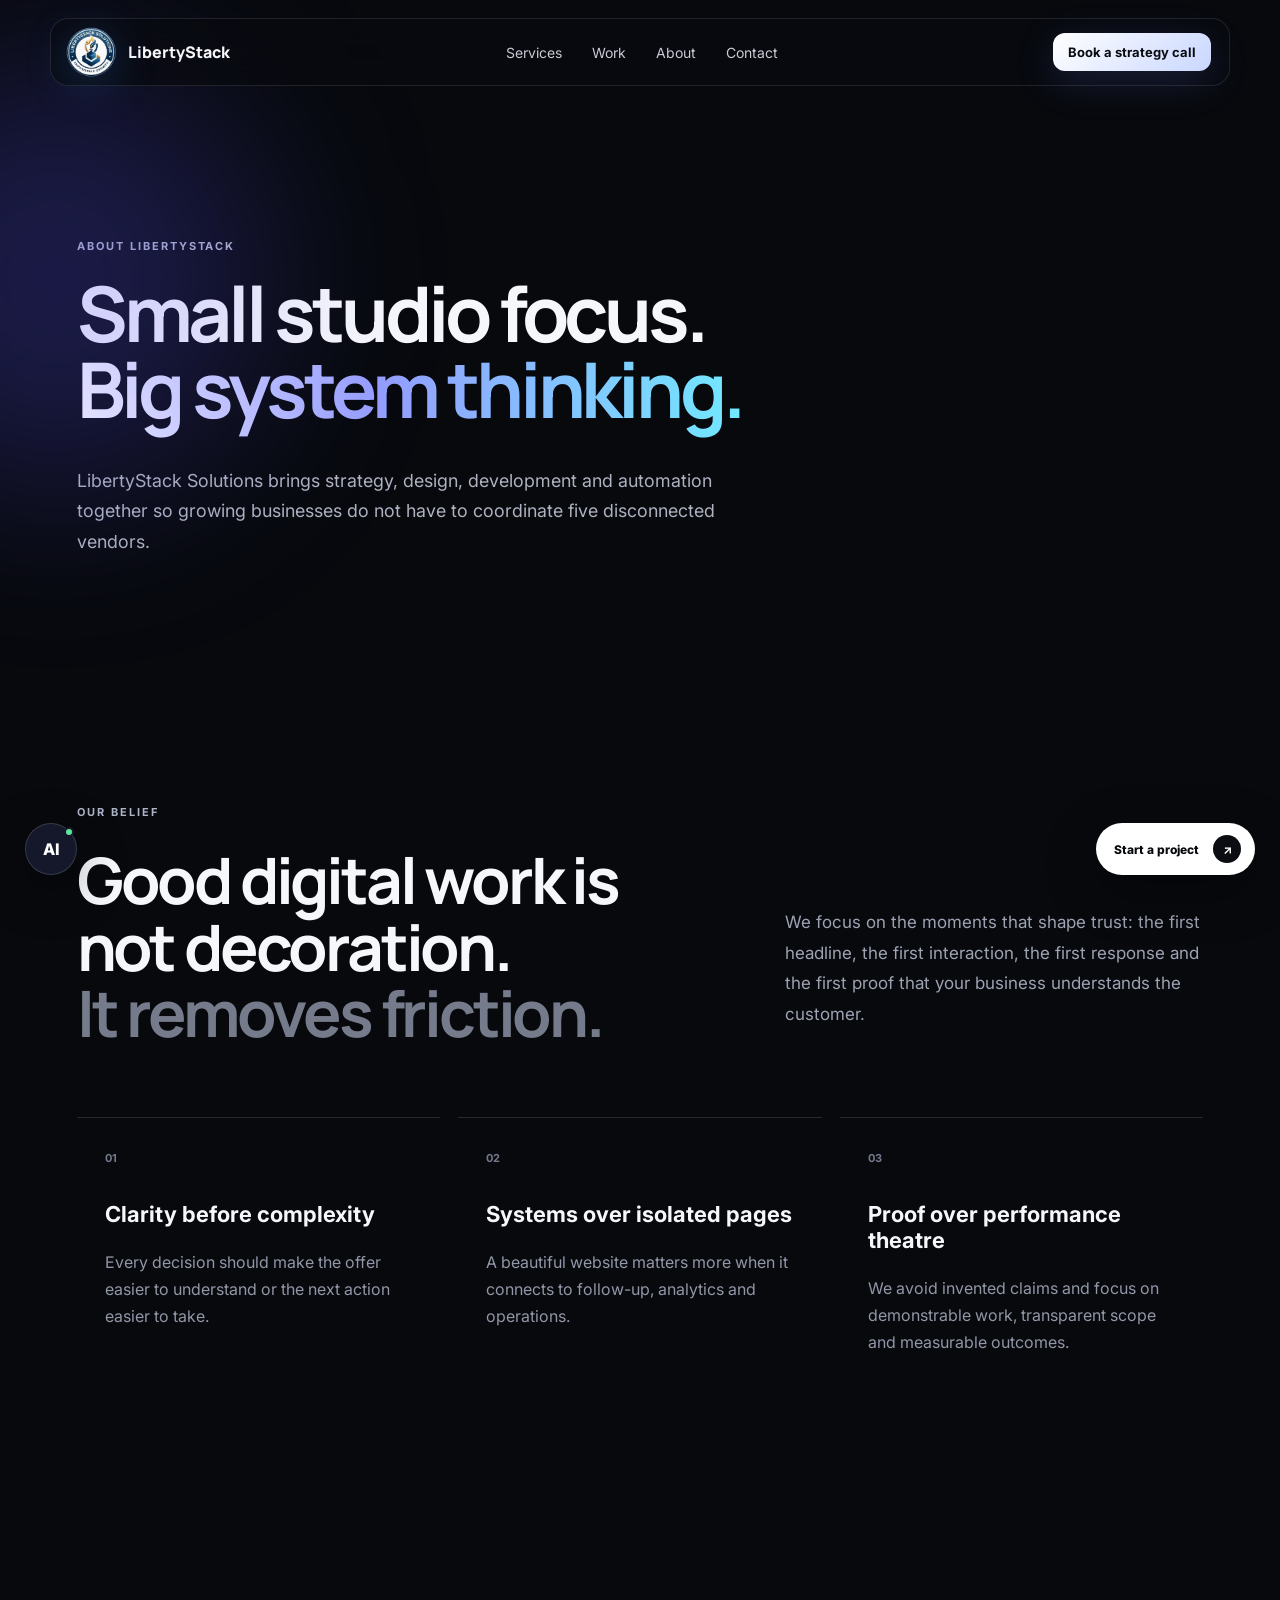
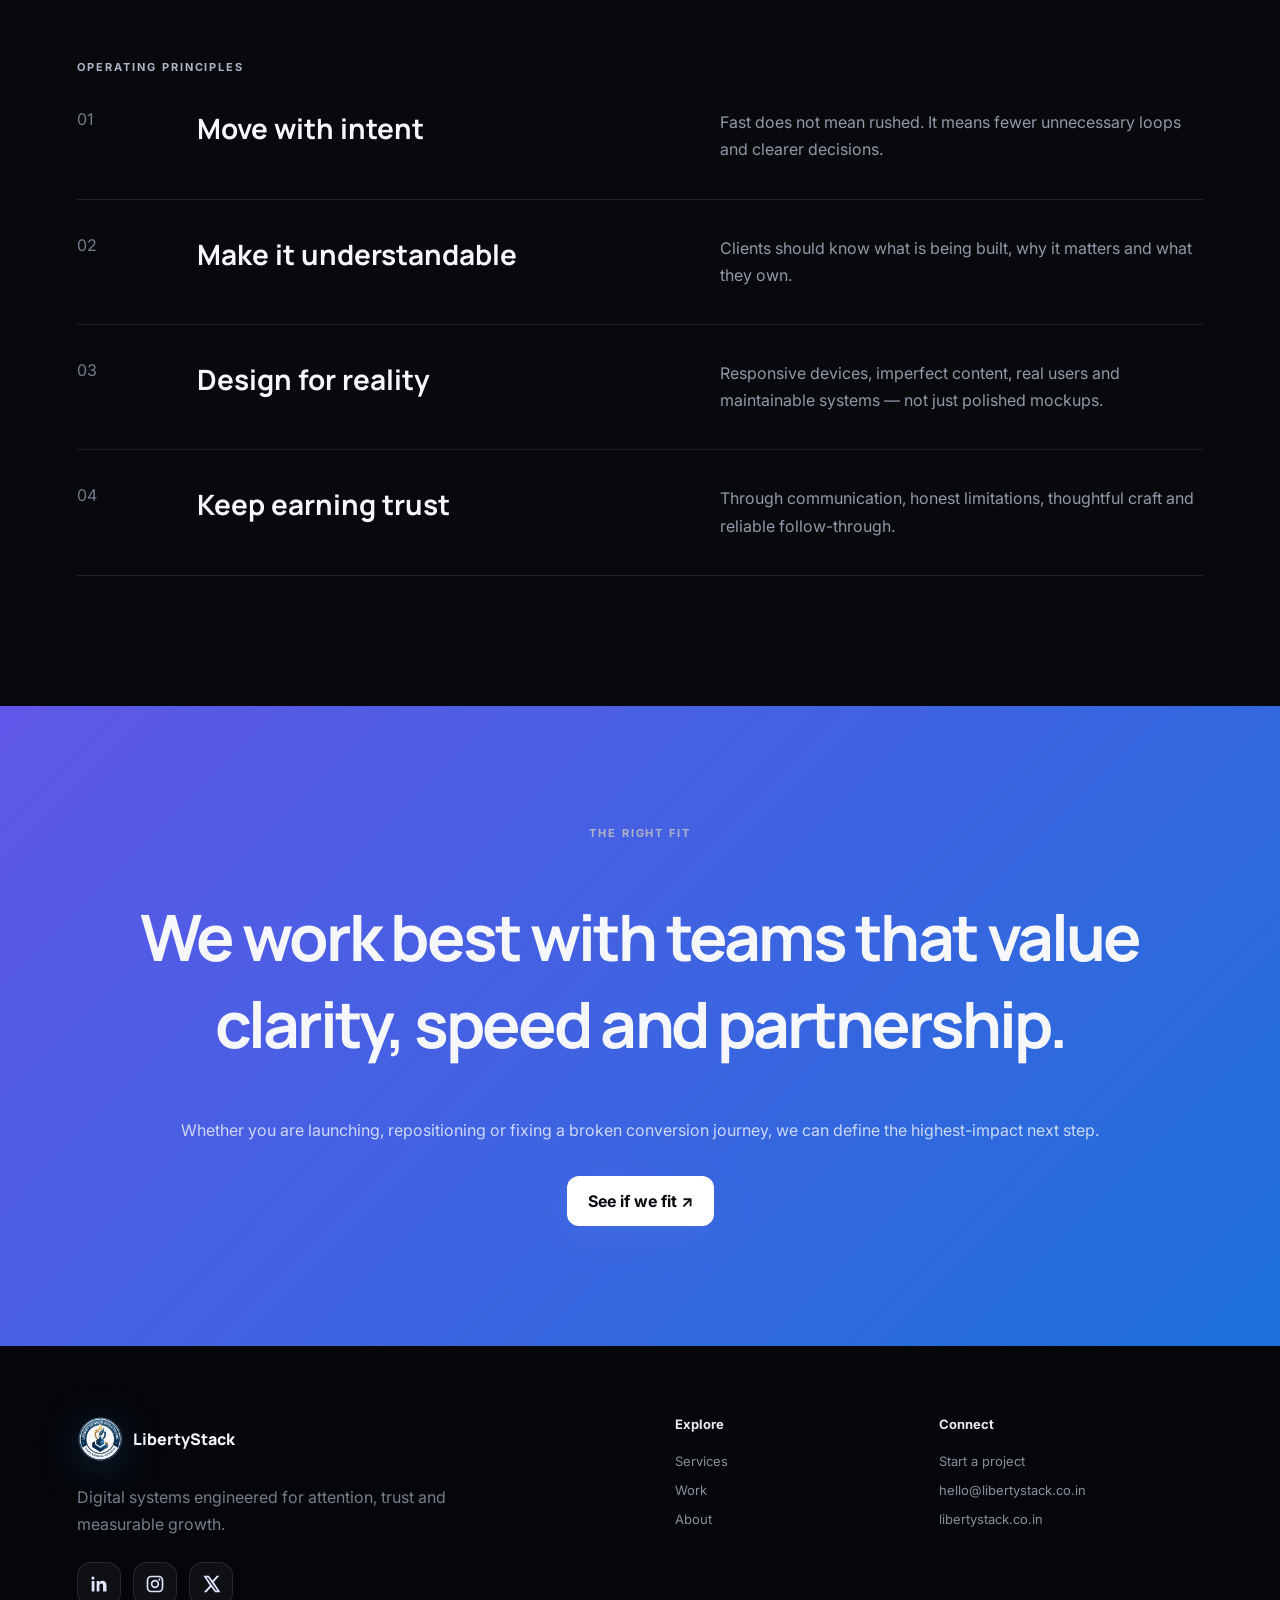
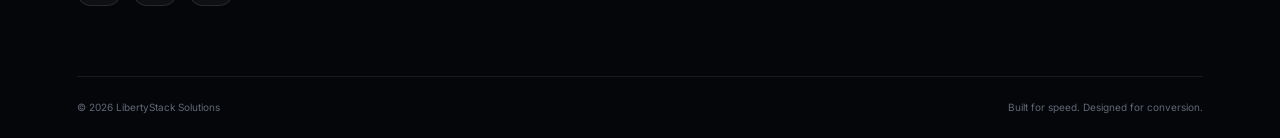
==== commit 4af62fed: "Add files via upload" ====
--- a/about.html
+++ b/about.html
@@ -1,4 +1,12 @@
-<!doctype html><html lang="en"><head><meta charset="utf-8"><meta name="viewport" content="width=device-width,initial-scale=1"><title>About — LibertyStack Solutions</title><meta name="description" content="Learn about LibertyStack Solutions and our approach to strategy, design and digital engineering."><meta name="theme-color" content="#07090d"><link rel="preconnect" href="https://fonts.googleapis.com"><link rel="preconnect" href="https://fonts.gstatic.com" crossorigin><link href="https://fonts.googleapis.com/css2?family=Inter:wght@400;500;600;700;800&family=Manrope:wght@600;700;800&display=swap" rel="stylesheet"><link rel="stylesheet" href="assets/styles.css"><script type="application/ld+json">{"@context":"https://schema.org","@type":"ProfessionalService","name":"LibertyStack Solutions","url":"https://libertystack.co.in","email":"hello@libertystack.co.in","description":"Web design, development, automation and digital growth systems."}</script></head><body><div class="page-transition"></div><header class="site-header" id="siteHeader"><a class="brand" href="index.html" aria-label="LibertyStack Solutions home"><img class="brand-logo" src="assets/libertystack-logo.png" alt="LibertyStack Solutions logo" width="52" height="52"><span>LibertyStack</span></a><nav class="desktop-nav" aria-label="Primary"><a href="services.html">Services</a><a href="work.html">Work</a><a href="about.html">About</a><a href="contact.html">Contact</a></nav><a class="button button-small desktop-cta calendly-link" href="https://calendly.com/ishant-libertystack/new-meeting" target="_blank" rel="noopener noreferrer">Book a strategy call</a><button class="menu-toggle" aria-label="Open menu" aria-expanded="false"><span></span><span></span></button></header><div class="mobile-menu" aria-hidden="true"><a href="services.html">Services</a><a href="work.html">Work</a><a href="about.html">About</a><a href="contact.html">Contact</a><a class="button calendly-link" href="https://calendly.com/ishant-libertystack/new-meeting" target="_blank" rel="noopener noreferrer">Book a strategy call</a></div><main><section class="page-hero"><div class="gradient-orb orb-one"></div><div class="eyebrow">About LibertyStack</div><h1>Small studio focus.<br><em>Big system thinking.</em></h1><p>LibertyStack Solutions brings strategy, design, development and automation together so growing businesses do not have to coordinate five disconnected vendors.</p></section><section class="section about-story"><div class="section-label">Our belief</div><div class="split-heading"><h2>Good digital work is not decoration.<br><span>It removes friction.</span></h2><p>We focus on the moments that shape trust: the first headline, the first interaction, the first response and the first proof that your business understands the customer.</p></div><div class="belief-grid"><article><b>01</b><h3>Clarity before complexity</h3><p>Every decision should make the offer easier to understand or the next action easier to take.</p></article><article><b>02</b><h3>Systems over isolated pages</h3><p>A beautiful website matters more when it connects to follow-up, analytics and operations.</p></article><article><b>03</b><h3>Proof over performance theatre</h3><p>We avoid invented claims and focus on demonstrable work, transparent scope and measurable outcomes.</p></article></div></section><section class="section values"><div class="section-label">Operating principles</div><div class="value-row"><span>01</span><h3>Move with intent</h3><p>Fast does not mean rushed. It means fewer unnecessary loops and clearer decisions.</p></div><div class="value-row"><span>02</span><h3>Make it understandable</h3><p>Clients should know what is being built, why it matters and what they own.</p></div><div class="value-row"><span>03</span><h3>Design for reality</h3><p>Responsive devices, imperfect content, real users and maintainable systems — not just polished mockups.</p></div><div class="value-row"><span>04</span><h3>Keep earning trust</h3><p>Through communication, honest limitations, thoughtful craft and reliable follow-through.</p></div></section><section class="process-band"><div class="section-label">The right fit</div><h2>We work best with teams that value clarity, speed and partnership.</h2><p>Whether you are launching, repositioning or fixing a broken conversion journey, we can define the highest-impact next step.</p><a class="button button-light" href="contact.html">See if we fit ↗</a></section></main><footer class="footer"><div><a class="brand" href="index.html"><img class="brand-logo" src="assets/libertystack-logo.png" alt="LibertyStack Solutions logo" width="52" height="52"><span>LibertyStack</span></a><p>Digital systems engineered for attention, trust and measurable growth.</p><div class="social-links" aria-label="Social media links">
+<!doctype html><html lang="en"><head><meta charset="utf-8"><meta name="viewport" content="width=device-width,initial-scale=1"><title>About — LibertyStack Solutions</title><meta name="description" content="Learn about LibertyStack Solutions and our approach to strategy, design and digital engineering."><meta name="theme-color" content="#07090d"><link rel="preconnect" href="https://fonts.googleapis.com"><link rel="preconnect" href="https://fonts.gstatic.com" crossorigin><link href="https://fonts.googleapis.com/css2?family=Inter:wght@400;500;600;700;800&family=Manrope:wght@600;700;800&display=swap" rel="stylesheet"><link rel="stylesheet" href="assets/styles.css"><script type="application/ld+json">{"@context":"https://schema.org","@type":"ProfessionalService","name":"LibertyStack Solutions","url":"https://libertystack.co.in","email":"hello@libertystack.co.in","description":"Web design, development, automation and digital growth systems."}</script><script type="text/javascript">
+    (function(c,l,a,r,i,t,y){
+        c[a]=c[a]||function(){(c[a].q=c[a].q||[]).push(arguments)};
+        t=l.createElement(r);t.async=1;t.src="https://www.clarity.ms/tag/"+i;
+        y=l.getElementsByTagName(r)[0];y.parentNode.insertBefore(t,y);
+    })(window, document, "clarity", "script", "xpqdxh5vmo");
+</script>
+
+</head><body><div class="page-transition"></div><header class="site-header" id="siteHeader"><a class="brand" href="index.html" aria-label="LibertyStack Solutions home"><img class="brand-logo" src="assets/libertystack-logo.png" alt="LibertyStack Solutions logo" width="52" height="52"><span>LibertyStack</span></a><nav class="desktop-nav" aria-label="Primary"><a href="services.html">Services</a><a href="work.html">Work</a><a href="about.html">About</a><a href="contact.html">Contact</a></nav><a class="button button-small desktop-cta calendly-link" href="https://calendly.com/ishant-libertystack/new-meeting" target="_blank" rel="noopener noreferrer">Book a strategy call</a><button class="menu-toggle" aria-label="Open menu" aria-expanded="false"><span></span><span></span></button></header><div class="mobile-menu" aria-hidden="true"><a href="services.html">Services</a><a href="work.html">Work</a><a href="about.html">About</a><a href="contact.html">Contact</a><a class="button calendly-link" href="https://calendly.com/ishant-libertystack/new-meeting" target="_blank" rel="noopener noreferrer">Book a strategy call</a></div><main><section class="page-hero"><div class="gradient-orb orb-one"></div><div class="eyebrow">About LibertyStack</div><h1>Small studio focus.<br><em>Big system thinking.</em></h1><p>LibertyStack Solutions brings strategy, design, development and automation together so growing businesses do not have to coordinate five disconnected vendors.</p></section><section class="section about-story"><div class="section-label">Our belief</div><div class="split-heading"><h2>Good digital work is not decoration.<br><span>It removes friction.</span></h2><p>We focus on the moments that shape trust: the first headline, the first interaction, the first response and the first proof that your business understands the customer.</p></div><div class="belief-grid"><article><b>01</b><h3>Clarity before complexity</h3><p>Every decision should make the offer easier to understand or the next action easier to take.</p></article><article><b>02</b><h3>Systems over isolated pages</h3><p>A beautiful website matters more when it connects to follow-up, analytics and operations.</p></article><article><b>03</b><h3>Proof over performance theatre</h3><p>We avoid invented claims and focus on demonstrable work, transparent scope and measurable outcomes.</p></article></div></section><section class="section values"><div class="section-label">Operating principles</div><div class="value-row"><span>01</span><h3>Move with intent</h3><p>Fast does not mean rushed. It means fewer unnecessary loops and clearer decisions.</p></div><div class="value-row"><span>02</span><h3>Make it understandable</h3><p>Clients should know what is being built, why it matters and what they own.</p></div><div class="value-row"><span>03</span><h3>Design for reality</h3><p>Responsive devices, imperfect content, real users and maintainable systems — not just polished mockups.</p></div><div class="value-row"><span>04</span><h3>Keep earning trust</h3><p>Through communication, honest limitations, thoughtful craft and reliable follow-through.</p></div></section><section class="process-band"><div class="section-label">The right fit</div><h2>We work best with teams that value clarity, speed and partnership.</h2><p>Whether you are launching, repositioning or fixing a broken conversion journey, we can define the highest-impact next step.</p><a class="button button-light" href="contact.html">See if we fit ↗</a></section></main><footer class="footer"><div><a class="brand" href="index.html"><img class="brand-logo" src="assets/libertystack-logo.png" alt="LibertyStack Solutions logo" width="52" height="52"><span>LibertyStack</span></a><p>Digital systems engineered for attention, trust and measurable growth.</p><div class="social-links" aria-label="Social media links">
 <a class="social-icon" href="https://www.linkedin.com/in/ishant-kumar-sharma" target="_blank" rel="noopener noreferrer" aria-label="LinkedIn">
 <svg viewBox="0 0 24 24" aria-hidden="true"><path d="M6.5 8.25H3.25V21H6.5V8.25ZM4.88 3A1.88 1.88 0 1 0 4.88 6.75 1.88 1.88 0 0 0 4.88 3ZM21 13.69C21 9.85 18.95 8.06 16.21 8.06c-2.21 0-3.2 1.22-3.75 2.07V8.25H9.21V21h3.25v-6.31c0-1.66.31-3.27 2.37-3.27 2.03 0 2.06 1.9 2.06 3.38V21H21v-7.31Z"/></svg>
 </a>
--- a/assets/styles.css
+++ b/assets/styles.css
@@ -1,4 +1,4 @@
-*{box-sizing:border-box}html{scroll-behavior:smooth}body{margin:0;background:#07090d;color:#f6f7fb;font-family:Inter,Arial,sans-serif;overflow-x:hidden}body.menu-open{overflow:hidden}::selection{background:#7c7cff;color:white}a{color:inherit;text-decoration:none}button,input,select,textarea{font:inherit}.site-header{position:fixed;z-index:100;top:18px;left:50%;transform:translateX(-50%);width:min(1180px,calc(100% - 32px));height:68px;padding:0 18px 0 14px;border:1px solid rgba(255,255,255,.1);background:rgba(9,11,16,.72);backdrop-filter:blur(22px);border-radius:18px;display:flex;align-items:center;justify-content:space-between;transition:.3s}.site-header.scrolled{top:8px;background:rgba(9,11,16,.9)}.brand{display:flex;align-items:center;gap:10px;font-family:Manrope;font-weight:800}.brand-mark{width:38px;height:38px;display:grid;place-items:center;background:linear-gradient(135deg,#8f7cff,#4be1ff);border-radius:12px;color:#080a0f;box-shadow:0 0 28px rgba(107,129,255,.28)}.desktop-nav{display:flex;gap:30px;font-size:14px;color:#c9cbd4}.desktop-nav a:hover{color:#fff}.button{display:inline-flex;align-items:center;justify-content:center;gap:10px;border:0;border-radius:12px;padding:15px 21px;background:linear-gradient(135deg,#fff,#c9d7ff);color:#090b10;font-weight:700;cursor:pointer;box-shadow:0 10px 40px rgba(120,134,255,.18);transition:transform .25s,box-shadow .25s}.button:hover{transform:translateY(-2px);box-shadow:0 15px 45px rgba(120,134,255,.3)}.button-small{padding:11px 15px;font-size:13px}.button-outline{background:transparent;color:#fff;border:1px solid rgba(255,255,255,.16);box-shadow:none}.button-light{background:#fff;color:#080a0f}.menu-toggle,.mobile-menu{display:none}.hero{min-height:100svh;position:relative;display:grid;grid-template-columns:1.1fr .7fr;gap:80px;align-items:center;padding:150px max(6vw,30px) 80px;overflow:hidden}.hero:after{content:"";position:absolute;inset:auto 0 0;height:180px;background:linear-gradient(transparent,#07090d);pointer-events:none}.hero-grid{position:absolute;inset:0;background-image:linear-gradient(rgba(255,255,255,.035) 1px,transparent 1px),linear-gradient(90deg,rgba(255,255,255,.035) 1px,transparent 1px);background-size:72px 72px;mask-image:linear-gradient(to bottom,black,transparent 80%)}#networkGlobe{position:absolute;inset:0 0 0 auto;width:62%;height:100%;opacity:.8}.gradient-orb{position:absolute;border-radius:50%;filter:blur(90px);pointer-events:none}.orb-one{width:420px;height:420px;background:rgba(92,83,255,.24);top:10%;left:-12%}.orb-two{width:440px;height:440px;background:rgba(28,194,255,.18);right:-12%;bottom:5%}.orb-three{width:500px;height:500px;background:rgba(125,92,255,.28);left:50%;top:20%;transform:translate(-50%,-50%)}.hero-copy{position:relative;z-index:2;max-width:760px}.eyebrow,.section-label{text-transform:uppercase;letter-spacing:.18em;font-size:11px;font-weight:700;color:#aeb3c7}.eyebrow{display:flex;align-items:center;gap:10px}.eyebrow span{width:24px;height:1px;background:#8f8cff}.hero h1,.page-hero h1{font-family:Manrope;margin:22px 0;font-size:clamp(48px,6vw,94px);line-height:.98;letter-spacing:-.055em}.hero h1 em,.page-hero h1 em{font-style:normal;background:linear-gradient(90deg,#fff,#959dff 45%,#72e8ff);-webkit-background-clip:text;color:transparent}.hero-copy>p,.page-hero>p{max-width:680px;color:#aeb2c0;font-size:clamp(17px,1.4vw,21px);line-height:1.7}.hero-actions{display:flex;align-items:center;gap:25px;margin-top:35px}.text-link{font-size:14px;font-weight:700;color:#d9dbea}.text-link span{margin-left:5px}.hero-proof{display:flex;gap:34px;margin-top:55px}.hero-proof div{display:flex;flex-direction:column;border-left:1px solid rgba(255,255,255,.12);padding-left:16px}.hero-proof b{font-size:20px}.hero-proof span{font-size:11px;color:#858a99;margin-top:5px}.glass-card{background:linear-gradient(145deg,rgba(255,255,255,.1),rgba(255,255,255,.025));border:1px solid rgba(255,255,255,.13);box-shadow:0 30px 90px rgba(0,0,0,.42);backdrop-filter:blur(18px)}.hero-console{position:relative;z-index:3;padding:18px 22px 24px;border-radius:24px;transform-style:preserve-3d}.console-top{display:flex;align-items:center;gap:7px;border-bottom:1px solid rgba(255,255,255,.08);padding-bottom:15px}.console-top span{width:8px;height:8px;border-radius:50%;background:#4c515d}.console-top small{margin-left:auto;color:#777d8e}.console-metric{padding:28px 0 12px;display:grid;grid-template-columns:1fr auto;gap:5px}.console-metric small{grid-column:1/-1;color:#8b91a2}.console-metric b{font-size:38px}.positive{color:#5ee5a0;align-self:end;font-size:12px}.mini-chart{height:130px;display:flex;align-items:end;gap:8px;border-bottom:1px solid rgba(255,255,255,.1);padding:15px 0}.mini-chart i{flex:1;height:var(--h);border-radius:4px 4px 0 0;background:linear-gradient(#76e6ff,#7667ff);opacity:.8}.console-row{display:flex;justify-content:space-between;padding-top:15px;font-size:12px;color:#9ca1b1}.console-row b{color:#e9ebf2}.status-dot{display:inline-block;width:6px;height:6px;border-radius:50%;background:#5ee5a0;margin-right:7px;box-shadow:0 0 10px #5ee5a0}.scroll-note{position:absolute;z-index:4;bottom:28px;left:50%;transform:translateX(-50%);font-size:10px;text-transform:uppercase;letter-spacing:.15em;color:#777d8c}.scroll-note span{margin-left:10px}.logo-strip{padding:26px 5vw;border-top:1px solid rgba(255,255,255,.07);border-bottom:1px solid rgba(255,255,255,.07);color:#707584;text-align:center}.logo-strip>span{font-size:10px;text-transform:uppercase;letter-spacing:.18em}.logo-strip div{display:flex;justify-content:center;gap:clamp(22px,5vw,70px);flex-wrap:wrap;margin-top:18px}.logo-strip b{font-family:Manrope;font-size:13px;letter-spacing:.08em;color:#a5a9b5}.section{padding:130px max(6vw,30px);max-width:1500px;margin:auto}.split-heading,.section-head{display:grid;grid-template-columns:1.2fr .8fr;gap:80px;align-items:end;margin-top:28px}.split-heading h2,.section-head h2,.calculator-copy h2,.faq h2{font-family:Manrope;font-size:clamp(38px,5vw,72px);line-height:1.04;letter-spacing:-.05em;margin:0}.split-heading h2 span{color:#757b8b}.split-heading p{color:#9ea3b3;line-height:1.8;font-size:17px}.section-head .text-link{justify-self:end}.system-track{display:grid;grid-template-columns:1fr auto 1fr auto 1fr;margin-top:80px}.system-node{padding:28px}.system-node b{font-size:11px;color:#74798a}.system-node h3{font-size:24px;margin:32px 0 12px}.system-node p{color:#9297a7;line-height:1.7}.system-line{width:1px;background:linear-gradient(transparent,rgba(124,126,255,.8),transparent)}.service-grid{display:grid;grid-template-columns:repeat(3,1fr);gap:18px;margin-top:55px}.service-card{min-height:475px;position:relative;padding:28px;border-radius:24px;border:1px solid rgba(255,255,255,.09);background:linear-gradient(150deg,rgba(255,255,255,.07),rgba(255,255,255,.015));overflow:hidden;transition:border-color .3s,transform .3s;transform-style:preserve-3d}.service-card:before{content:"";position:absolute;width:180px;height:180px;border-radius:50%;filter:blur(60px);background:rgba(106,91,255,.18);right:-70px;top:-70px}.service-card:hover{border-color:rgba(145,143,255,.45)}.service-number{font-size:11px;color:#777d8c}.service-icon{font-size:60px;margin:70px 0 24px;color:#9495ff}.service-card h3{font-size:25px}.service-card p,.service-card li{color:#989dac;line-height:1.65}.service-card ul{list-style:none;padding:0;margin:25px 0}.service-card li:before{content:"↳";margin-right:10px;color:#7779ff}.service-card>a{position:absolute;bottom:28px;font-weight:700;font-size:13px}.project{margin-top:55px;border-radius:28px;border:1px solid rgba(255,255,255,.1);background:#10131a;overflow:hidden}.project-large{display:grid;grid-template-columns:.8fr 1.2fr;min-height:600px}.project-copy{padding:60px;display:flex;flex-direction:column;justify-content:center}.project-copy>span,.project-small>span,.case-copy>span{font-size:11px;text-transform:uppercase;letter-spacing:.16em;color:#8e93a3}.project-copy h3,.project-small h3{font-family:Manrope;font-size:clamp(30px,3vw,48px);letter-spacing:-.04em}.project-copy p{color:#a1a6b4;line-height:1.8}.tag-row{display:flex;gap:8px;flex-wrap:wrap;margin:20px 0 45px}.tag-row i{font-style:normal;border:1px solid rgba(255,255,255,.1);padding:8px 10px;border-radius:100px;font-size:10px;color:#aeb2c0}.project-copy a,.project-small a{font-weight:700;font-size:13px}.browser-mock{position:relative;min-height:450px;background:#e9e1d8;color:#191613;overflow:hidden}.browser-bar{height:38px;background:rgba(255,255,255,.45);display:flex;align-items:center;padding:0 15px;gap:6px}.browser-bar i{width:7px;height:7px;background:#9d948c;border-radius:50%}.mock-nav{padding:20px 26px;font-family:Manrope;font-weight:800;display:flex;justify-content:space-between;font-size:12px}.mock-nav span{font-family:Inter;font-weight:500;font-size:9px}.mock-beauty-copy{position:absolute;z-index:2;top:35%;left:8%;display:flex;flex-direction:column}.mock-beauty-copy small{font-size:9px;letter-spacing:.2em}.mock-beauty-copy b{font-family:Manrope;font-size:clamp(34px,4vw,65px);letter-spacing:-.06em;margin:10px 0}.mock-beauty-copy button{width:max-content;border:0;background:#1c1917;color:white;padding:10px 15px;font-size:9px}.bottle{position:absolute;right:8%;bottom:5%;width:16%;height:58%;background:linear-gradient(90deg,#b99b76,#e7d4b9,#9b7955);border-radius:18px 18px 8px 8px;box-shadow:0 25px 50px rgba(80,50,20,.2)}.bottle:before{content:"";position:absolute;width:50%;height:13%;left:25%;top:-12%;background:#1d1a18}.bottle:after{content:"OLIXA";position:absolute;top:45%;width:100%;text-align:center;font-size:9px;letter-spacing:.15em}.b2{right:2%;height:40%;width:12%;filter:saturate(.75)}.project-pair{display:grid;grid-template-columns:1fr 1fr;gap:18px;margin-top:18px}.project-small{padding:18px;border:1px solid rgba(255,255,255,.09);border-radius:26px;background:#10131a}.project-small>span,.project-small h3,.project-small>a{display:block;margin-left:20px;margin-right:20px}.project-small h3{font-size:28px}.fitness-visual,.dashboard-visual{height:390px;border-radius:18px;margin-bottom:28px;position:relative;overflow:hidden}.fitness-visual{background:radial-gradient(circle at 30% 30%,#885dff,#17141f 55%,#0d0d11);display:flex;align-items:center;padding:50px}.fitness-ring{position:absolute;width:300px;height:300px;border:45px solid rgba(255,255,255,.08);border-top-color:#d8ff67;border-radius:50%;right:-60px;top:30px;transform:rotate(20deg)}.fitness-visual b{font-family:Manrope;font-size:42px;line-height:.95;z-index:2}.fitness-visual span{position:absolute;bottom:25px;right:30px;color:#d8ff67;font-size:24px}.dashboard-visual{background:#dfe7f2;display:flex;padding:28px}.dash-side{width:16%;border-radius:10px;background:#1c2434}.dash-main{flex:1;margin-left:15px;background:white;border-radius:10px;padding:25px;color:#202635}.dash-chart{height:150px;margin-top:25px;background:linear-gradient(135deg,transparent 45%,#7977ff 46%,#7977ff 49%,transparent 50%),linear-gradient(to top,#f1f3f9 1px,transparent 1px);background-size:100% 100%,100% 35px}.dash-boxes{display:flex;gap:10px;margin-top:20px}.dash-boxes i{height:50px;flex:1;background:#eef1f7;border-radius:7px}.before-after{height:600px;position:relative;margin-top:60px;border-radius:26px;overflow:hidden;border:1px solid rgba(255,255,255,.1);user-select:none}.after-panel,.before-panel{position:absolute;inset:0}.after-panel{background:#1218cc}.before-panel{width:50%;overflow:hidden;background:#ededed;border-right:2px solid white}.after-site,.before-site{width:calc(100vw - 12vw);max-width:1320px;height:100%;padding:45px;color:white}.after-site nav{display:flex;justify-content:space-between;font-weight:800}.after-site nav span{font-size:12px;font-weight:500}.after-site>div{margin:110px 8%}.after-site small{letter-spacing:.2em}.after-site h3{font-family:Manrope;font-size:80px;line-height:.9;margin:20px 0}.after-site button{padding:14px 20px;border:0}.before-site{color:#222;font-family:Arial;padding:90px 60px}.before-site h3{font-size:38px}.before-site button{background:#1474d4;color:white;padding:10px 18px;border:0}.old-boxes{display:flex;gap:15px;margin-top:70px}.old-boxes i{width:180px;height:150px;background:#ccc}.ba-handle{position:absolute;left:50%;top:0;bottom:0;width:2px;background:#fff;transform:translateX(-50%);display:grid;place-items:center}.ba-handle span{width:48px;height:48px;background:#fff;color:#111;border-radius:50%;display:grid;place-items:center;font-size:20px}.ba-label{position:absolute;top:20px;padding:8px 12px;background:rgba(0,0,0,.6);border-radius:20px;font-size:10px;text-transform:uppercase}.before-label{left:20px}.after-label{right:20px}.calculator-section{display:grid;grid-template-columns:.8fr 1.2fr;gap:90px;align-items:center}.calculator-copy p{color:#9ea3b2;line-height:1.8}.calculator-copy small{display:block;color:#666c7c;margin-top:30px}.roi-card{padding:36px;border-radius:25px}.roi-card label{display:grid;grid-template-columns:1fr auto;gap:14px;margin-bottom:30px;font-size:13px;color:#b8bcc8}.roi-card output{color:white;font-weight:700}.roi-card input{grid-column:1/-1;width:100%;accent-color:#8582ff}.roi-result{border-top:1px solid rgba(255,255,255,.1);padding-top:28px;display:flex;flex-direction:column}.roi-result span{font-size:12px;color:#989dac}.roi-result b{font-family:Manrope;font-size:42px;margin:8px 0;background:linear-gradient(90deg,#fff,#7de5ff);-webkit-background-clip:text;color:transparent}.roi-result small{color:#6f7483}.testimonial-grid{display:grid;grid-template-columns:repeat(3,1fr);gap:18px;margin-top:55px}.testimonial-grid blockquote{margin:0;padding:32px;border-radius:20px;border:1px solid rgba(255,255,255,.09);background:#0d1016}.testimonial-grid p{font-family:Manrope;font-size:22px;line-height:1.5;margin-top:0}.testimonial-grid footer{display:flex;flex-direction:column;margin-top:50px;font-size:11px}.testimonial-grid footer span{color:#777d8d;margin-top:5px}.honesty-note{font-size:11px;color:#676d7c;text-align:center;margin-top:24px}.pricing-grid{display:grid;grid-template-columns:repeat(3,1fr);gap:18px;margin-top:60px}.price-card{position:relative;padding:34px;border:1px solid rgba(255,255,255,.1);border-radius:24px;background:#0d1016}.price-card.featured{background:linear-gradient(145deg,#171a28,#10131b);border-color:#706cff;transform:translateY(-14px)}.popular{position:absolute;top:0;right:25px;transform:translateY(-50%);background:#7774ff;padding:7px 12px;border-radius:100px;font-size:9px;text-transform:uppercase;font-weight:800}.price-card>span{font-size:11px;text-transform:uppercase;letter-spacing:.15em;color:#8f94a5}.price-card h3{font-family:Manrope;font-size:40px}.price-card h3 small{display:block;font-family:Inter;font-size:10px;color:#777d8c}.price-card p,.price-card li{color:#969baa;line-height:1.7}.price-card ul{list-style:none;padding:0;margin:28px 0}.price-card li{padding:8px 0;border-bottom:1px solid rgba(255,255,255,.06)}.price-card li:before{content:"✓";color:#71eab3;margin-right:9px}.price-card .button{width:100%;margin-top:15px}.faq-layout{display:grid;grid-template-columns:.65fr 1.35fr;gap:100px}.accordion details{border-bottom:1px solid rgba(255,255,255,.12);padding:22px 0}.accordion summary{list-style:none;cursor:pointer;font-weight:600;display:flex;justify-content:space-between}.accordion summary::-webkit-details-marker{display:none}.accordion summary span{transition:.3s}.accordion details[open] summary span{transform:rotate(45deg)}.accordion p{color:#9297a7;line-height:1.75;max-width:720px}.final-cta{position:relative;text-align:center;padding:150px 30px;overflow:hidden;background:linear-gradient(#0b0d13,#11142a)}.final-cta>*{position:relative;z-index:2}.final-cta small{letter-spacing:.2em;color:#9ea2b5}.final-cta h2{font-family:Manrope;font-size:clamp(43px,6vw,82px);letter-spacing:-.055em;line-height:1;margin:25px 0}.final-cta p{color:#a3a7b6}.final-cta .button{margin-top:25px}.footer{padding:70px max(6vw,30px) 25px;display:grid;grid-template-columns:1fr 1fr;gap:70px;background:#050609}.footer>div:first-child p{max-width:380px;color:#777d8c;line-height:1.7;margin-top:22px}.footer-links{display:grid;grid-template-columns:1fr 1fr}.footer-links>div{display:flex;flex-direction:column;gap:13px;font-size:13px;color:#898e9e}.footer-links strong{color:#e8eaf0;margin-bottom:8px}.footer-bottom{grid-column:1/-1;border-top:1px solid rgba(255,255,255,.08);padding-top:24px;display:flex;justify-content:space-between;font-size:10px;color:#626877}.sticky-cta{position:fixed;z-index:90;right:25px;bottom:25px;background:#fff;color:#080a0e;padding:12px 14px 12px 18px;border-radius:100px;display:flex;gap:14px;align-items:center;font-size:12px;font-weight:800;box-shadow:0 15px 50px rgba(0,0,0,.4)}.sticky-cta b{width:28px;height:28px;border-radius:50%;display:grid;place-items:center;background:#0b0d12;color:white}.chat-launcher{position:fixed;z-index:95;left:25px;bottom:25px;width:52px;height:52px;border-radius:50%;border:1px solid rgba(255,255,255,.14);background:#15182a;color:white;font-weight:800;box-shadow:0 15px 50px rgba(0,0,0,.4);cursor:pointer}.pulse{position:absolute;right:2px;top:3px;width:10px;height:10px;background:#5ee5a0;border:2px solid #15182a;border-radius:50%}.chat-panel{position:fixed;z-index:110;left:25px;bottom:88px;width:min(360px,calc(100% - 30px));height:500px;background:#0d1017;border:1px solid rgba(255,255,255,.12);border-radius:22px;box-shadow:0 25px 90px rgba(0,0,0,.55);display:flex;flex-direction:column;opacity:0;pointer-events:none;transform:translateY(20px) scale(.96);transition:.25s;overflow:hidden}.chat-panel.open{opacity:1;pointer-events:auto;transform:none}.chat-head{display:flex;justify-content:space-between;padding:18px;border-bottom:1px solid rgba(255,255,255,.08)}.chat-head div{display:flex;flex-direction:column}.chat-head small{color:#6f7585;margin-top:3px}.chat-close{background:transparent;border:0;color:white;font-size:24px;cursor:pointer}.chat-messages{flex:1;padding:17px;overflow:auto}.bot-message,.user-message{max-width:82%;padding:11px 13px;border-radius:13px;font-size:12px;line-height:1.55;margin-bottom:10px}.bot-message{background:#1a1e29;color:#c9cdd7}.user-message{background:#7774ff;margin-left:auto}.chat-quick{display:flex;gap:6px;padding:0 12px 10px;overflow:auto}.chat-quick button{white-space:nowrap;background:transparent;border:1px solid rgba(255,255,255,.1);color:#aeb2c0;border-radius:100px;padding:7px 9px;font-size:9px}.chat-form{display:flex;border-top:1px solid rgba(255,255,255,.08);padding:12px}.chat-form input{flex:1;background:transparent;border:0;color:white;outline:0}.chat-form button{width:34px;height:34px;border:0;border-radius:50%;background:white}.page-hero{min-height:75vh;padding:180px max(6vw,30px) 100px;position:relative;overflow:hidden;display:flex;flex-direction:column;justify-content:end}.page-hero h1{max-width:1050px}.service-detail{display:grid;grid-template-columns:.7fr 1.3fr;gap:110px;border-top:1px solid rgba(255,255,255,.08)}.service-sticky{align-self:start;position:sticky;top:120px}.service-sticky>span{color:#767b8b;font-size:12px}.service-sticky h2{font-family:Manrope;font-size:45px;margin-bottom:15px}.service-sticky p,.service-content p{color:#959aaa;line-height:1.75}.service-content article{padding:35px 0;border-bottom:1px solid rgba(255,255,255,.09)}.service-content h3{font-size:24px}.process-band{padding:120px max(6vw,30px);background:linear-gradient(135deg,#6057e9,#1c70d9);text-align:center}.process-band h2{font-family:Manrope;font-size:clamp(38px,5vw,70px);letter-spacing:-.045em}.process-band p{color:rgba(255,255,255,.75)}.process-band .button{margin-top:20px}.case-list{display:flex;flex-direction:column;gap:120px}.case-study{display:grid;grid-template-columns:1.1fr .9fr;gap:70px;align-items:center}.case-study.reverse{grid-template-columns:.9fr 1.1fr}.case-study.reverse .case-visual{order:2}.case-visual{height:560px;border-radius:28px;overflow:hidden}.case-copy h2{font-family:Manrope;font-size:clamp(34px,4vw,58px);letter-spacing:-.045em}.case-copy p{color:#989dad;line-height:1.8}.metric-row{display:flex;gap:35px;margin-top:35px}.metric-row div{display:flex;flex-direction:column}.metric-row b{font-size:26px}.metric-row span{font-size:10px;color:#747a8a;margin-top:5px}.about-story .belief-grid{display:grid;grid-template-columns:repeat(3,1fr);gap:18px;margin-top:70px}.belief-grid article{padding:28px;border-top:1px solid rgba(255,255,255,.13)}.belief-grid b{color:#747a8b;font-size:11px}.belief-grid h3{font-size:22px;margin-top:35px}.belief-grid p{color:#9297a7;line-height:1.7}.value-row{display:grid;grid-template-columns:80px 1fr 1fr;gap:40px;padding:35px 0;border-bottom:1px solid rgba(255,255,255,.1);align-items:start}.value-row span{color:#767b8c}.value-row h3{font-family:Manrope;font-size:28px;margin:0}.value-row p{color:#9398a8;line-height:1.7;margin:0}.contact-grid{display:grid;grid-template-columns:.75fr 1.25fr;gap:90px;align-items:start}.contact-info h2{font-family:Manrope;font-size:45px;letter-spacing:-.04em}.contact-info>p{color:#969bab;line-height:1.8}.contact-method{display:flex;flex-direction:column;margin-top:35px}.contact-method small{color:#6f7585;margin-bottom:8px}.project-form{padding:35px;border-radius:25px;position:relative}.project-form label{display:flex;flex-direction:column;gap:9px;font-size:12px;color:#aeb2c0;margin-bottom:20px}.project-form input,.project-form select,.project-form textarea{width:100%;background:#0a0c11;border:1px solid rgba(255,255,255,.1);color:#fff;padding:14px;border-radius:10px;outline:0}.project-form input:focus,.project-form select:focus,.project-form textarea:focus{border-color:#7976ff}.form-row{display:grid;grid-template-columns:1fr 1fr;gap:16px}.form-note{display:block;color:#646a79;line-height:1.5;margin-top:15px}.form-success{position:absolute;inset:0;background:#10131a;border-radius:25px;display:flex;flex-direction:column;justify-content:center;align-items:center;opacity:0;pointer-events:none;transition:.3s}.form-success.show{opacity:1;pointer-events:auto}.form-success i{font-style:normal;width:60px;height:60px;border-radius:50%;display:grid;place-items:center;background:#64e2a6;color:#07100b;font-size:28px}.form-success b{font-size:24px;margin:20px 0 5px}.form-success span{color:#9095a5}.quote-builder{display:grid;grid-template-columns:.8fr 1.2fr;gap:90px}.quote-builder h2{font-family:Manrope;font-size:50px}.quote-builder p{color:#979cab;line-height:1.8}.quote-card{border:1px solid rgba(255,255,255,.1);border-radius:24px;overflow:hidden}.quote-options label{display:grid;grid-template-columns:auto 1fr auto;gap:14px;padding:20px 25px;border-bottom:1px solid rgba(255,255,255,.07);cursor:pointer}.quote-options input{accent-color:#7e7aff}.quote-options b{font-size:12px;color:#8e93a3}.quote-total{padding:28px;display:grid;grid-template-columns:1fr auto;align-items:center;background:#10131a}.quote-total span{font-size:11px;color:#8d92a2}.quote-total b{font-size:26px;grid-row:2}.quote-total button{grid-column:2;grid-row:1/3}.booking-card{padding:70px;border-radius:30px;background:linear-gradient(135deg,#6058eb,#1769ce);display:flex;justify-content:space-between;align-items:center;gap:30px}.booking-card h2{font-family:Manrope;font-size:50px;margin:16px 0}.booking-card p{max-width:700px;color:rgba(255,255,255,.75)}.booking-card code{background:rgba(0,0,0,.2);padding:2px 5px;border-radius:4px}.reveal{opacity:0;transform:translateY(30px);transition:opacity .8s,transform .8s}.reveal.visible{opacity:1;transform:none}.page-transition{position:fixed;z-index:999;inset:0;background:#090b10;transform:translateY(-100%);pointer-events:none}.cursor-dot,.cursor-ring{position:fixed;z-index:9999;pointer-events:none;border-radius:50%;display:none}.cursor-dot{width:5px;height:5px;background:white}.cursor-ring{width:32px;height:32px;border:1px solid rgba(255,255,255,.4);transition:width .2s,height .2s,border-color .2s}.cursor-ring.hover{width:46px;height:46px;border-color:#8d8aff}@media(pointer:fine){.cursor-dot,.cursor-ring{display:block}}@media(max-width:900px){.desktop-nav,.desktop-cta{display:none}.menu-toggle{display:flex;width:40px;height:40px;background:transparent;border:0;flex-direction:column;justify-content:center;gap:6px}.menu-toggle span{width:22px;height:1px;background:white}.mobile-menu{position:fixed;z-index:99;inset:0;background:#080a0e;padding:120px 30px 40px;display:flex;flex-direction:column;gap:25px;font-family:Manrope;font-size:35px;transform:translateY(-100%);transition:.35s}.mobile-menu.open{transform:none}.hero{grid-template-columns:1fr;padding-top:140px}.hero-console{max-width:600px}.hero h1{font-size:clamp(48px,12vw,78px)}#networkGlobe{width:100%;opacity:.35}.system-track,.service-grid,.project-large,.project-pair,.calculator-section,.testimonial-grid,.pricing-grid,.faq-layout,.service-detail,.case-study,.case-study.reverse,.contact-grid,.quote-builder{grid-template-columns:1fr}.split-heading,.section-head{grid-template-columns:1fr;gap:25px}.section-head .text-link{justify-self:start}.system-track{gap:0}.system-line{height:1px;width:100%;background:linear-gradient(90deg,transparent,rgba(124,126,255,.8),transparent)}.project-copy{padding:35px}.project-large .browser-mock{min-height:500px}.before-after{height:460px}.after-site h3{font-size:50px}.calculator-section,.contact-grid,.quote-builder{gap:45px}.price-card.featured{transform:none}.faq-layout{gap:30px}.service-sticky{position:static}.case-study.reverse .case-visual{order:0}.case-visual{height:480px}.about-story .belief-grid{grid-template-columns:1fr}.booking-card{flex-direction:column;align-items:flex-start}.footer{grid-template-columns:1fr}.footer-bottom{grid-column:1}.sticky-cta span{display:none}}@media(max-width:600px){.site-header{top:10px}.section{padding:90px 20px}.hero{padding-left:20px;padding-right:20px}.hero-actions{align-items:flex-start;flex-direction:column}.hero-proof{gap:15px;flex-wrap:wrap}.hero-console{padding:14px}.logo-strip div{gap:18px}.system-node{padding:25px 0}.service-card{min-height:430px}.project-pair{grid-template-columns:1fr}.fitness-visual,.dashboard-visual{height:320px}.before-after{height:380px}.before-site{padding:70px 25px}.after-site{padding:35px 25px}.after-site>div{margin:80px 0}.old-boxes i{width:80px;height:90px}.roi-result b{font-size:30px}.testimonial-grid{grid-template-columns:1fr}.page-hero{padding:150px 20px 70px}.form-row{grid-template-columns:1fr}.project-form{padding:22px}.quote-total{grid-template-columns:1fr}.quote-total button{grid-column:1;grid-row:auto;margin-top:18px}.booking-card{padding:35px 25px}.booking-card h2{font-size:38px}.value-row{grid-template-columns:40px 1fr}.value-row p{grid-column:2}.footer{padding-left:20px;padding-right:20px}.footer-links{grid-template-columns:1fr;gap:35px}.footer-bottom{flex-direction:column;gap:10px}.chat-panel{left:15px;bottom:78px}.chat-launcher{left:15px;bottom:15px}.sticky-cta{right:15px;bottom:15px}}@media(prefers-reduced-motion:reduce){html{scroll-behavior:auto}.reveal{opacity:1;transform:none;transition:none}.gradient-orb{display:none}}
+*{box-sizing:border-box}html{scroll-behavior:smooth}body{margin:0;background:#07090d;color:#f6f7fb;font-family:Inter,Arial,sans-serif;overflow-x:hidden}body.menu-open{overflow:hidden}::selection{background:#7c7cff;color:white}a{color:inherit;text-decoration:none}button,input,select,textarea{font:inherit}.site-header{position:fixed;z-index:100;top:18px;left:50%;transform:translateX(-50%);width:min(1180px,calc(100% - 32px));height:68px;padding:0 18px 0 14px;border:1px solid rgba(255,255,255,.1);background:rgba(9,11,16,.72);backdrop-filter:blur(22px);border-radius:18px;display:flex;align-items:center;justify-content:space-between;transition:.3s}.site-header.scrolled{top:8px;background:rgba(9,11,16,.9)}.brand{display:flex;align-items:center;gap:10px;font-family:Manrope;font-weight:800}.brand-mark{width:38px;height:38px;display:grid;place-items:center;background:linear-gradient(135deg,#8f7cff,#4be1ff);border-radius:12px;color:#080a0f;box-shadow:0 0 28px rgba(107,129,255,.28)}.desktop-nav{display:flex;gap:30px;font-size:14px;color:#c9cbd4}.desktop-nav a:hover{color:#fff}.button{display:inline-flex;align-items:center;justify-content:center;gap:10px;border:0;border-radius:12px;padding:15px 21px;background:linear-gradient(135deg,#fff,#c9d7ff);color:#090b10;font-weight:700;cursor:pointer;box-shadow:0 10px 40px rgba(120,134,255,.18);transition:transform .25s,box-shadow .25s}.button:hover{transform:translateY(-2px);box-shadow:0 15px 45px rgba(120,134,255,.3)}.button-small{padding:11px 15px;font-size:13px}.button-outline{background:transparent;color:#fff;border:1px solid rgba(255,255,255,.16);box-shadow:none}.button-light{background:#fff;color:#080a0f}.menu-toggle,.mobile-menu{display:none}.hero{min-height:100svh;position:relative;display:grid;grid-template-columns:1.1fr .7fr;gap:80px;align-items:center;padding:150px max(6vw,30px) 80px;overflow:hidden}.hero:after{content:"";position:absolute;inset:auto 0 0;height:180px;background:linear-gradient(transparent,#07090d);pointer-events:none}.hero-grid{position:absolute;inset:0;background-image:linear-gradient(rgba(255,255,255,.035) 1px,transparent 1px),linear-gradient(90deg,rgba(255,255,255,.035) 1px,transparent 1px);background-size:72px 72px;mask-image:linear-gradient(to bottom,black,transparent 80%)}#networkGlobe{position:absolute;inset:0 0 0 auto;width:62%;height:100%;opacity:.8}.gradient-orb{position:absolute;border-radius:50%;filter:blur(90px);pointer-events:none}.orb-one{width:420px;height:420px;background:rgba(92,83,255,.24);top:10%;left:-12%}.orb-two{width:440px;height:440px;background:rgba(28,194,255,.18);right:-12%;bottom:5%}.orb-three{width:500px;height:500px;background:rgba(125,92,255,.28);left:50%;top:20%;transform:translate(-50%,-50%)}.hero-copy{position:relative;z-index:2;max-width:760px}.eyebrow,.section-label{text-transform:uppercase;letter-spacing:.18em;font-size:11px;font-weight:700;color:#aeb3c7}.eyebrow{display:flex;align-items:center;gap:10px}.eyebrow span{width:24px;height:1px;background:#8f8cff}.hero h1,.page-hero h1{font-family:Manrope;margin:22px 0;font-size:clamp(48px,6vw,94px);line-height:.98;letter-spacing:-.055em}.hero h1 em,.page-hero h1 em{font-style:normal;background:linear-gradient(90deg,#fff,#959dff 45%,#72e8ff);-webkit-background-clip:text;color:transparent}.hero-copy>p,.page-hero>p{max-width:680px;color:#aeb2c0;font-size:clamp(17px,1.4vw,21px);line-height:1.7}.hero-actions{display:flex;align-items:center;gap:25px;margin-top:35px}.text-link{font-size:14px;font-weight:700;color:#d9dbea}.text-link span{margin-left:5px}.hero-proof{display:flex;gap:34px;margin-top:55px}.hero-proof div{display:flex;flex-direction:column;border-left:1px solid rgba(255,255,255,.12);padding-left:16px}.hero-proof b{font-size:20px}.hero-proof span{font-size:11px;color:#858a99;margin-top:5px}.glass-card{background:linear-gradient(145deg,rgba(255,255,255,.1),rgba(255,255,255,.025));border:1px solid rgba(255,255,255,.13);box-shadow:0 30px 90px rgba(0,0,0,.42);backdrop-filter:blur(18px)}.hero-console{position:relative;z-index:3;padding:18px 22px 24px;border-radius:24px;transform-style:preserve-3d}.console-top{display:flex;align-items:center;gap:7px;border-bottom:1px solid rgba(255,255,255,.08);padding-bottom:15px}.console-top span{width:8px;height:8px;border-radius:50%;background:#4c515d}.console-top small{margin-left:auto;color:#777d8e}.console-metric{padding:28px 0 12px;display:grid;grid-template-columns:1fr auto;gap:5px}.console-metric small{grid-column:1/-1;color:#8b91a2}.console-metric b{font-size:38px}.positive{color:#5ee5a0;align-self:end;font-size:12px}.mini-chart{height:130px;display:flex;align-items:end;gap:8px;border-bottom:1px solid rgba(255,255,255,.1);padding:15px 0}.mini-chart i{flex:1;height:var(--h);border-radius:4px 4px 0 0;background:linear-gradient(#76e6ff,#7667ff);opacity:.8}.console-row{display:flex;justify-content:space-between;padding-top:15px;font-size:12px;color:#9ca1b1}.console-row b{color:#e9ebf2}.status-dot{display:inline-block;width:6px;height:6px;border-radius:50%;background:#5ee5a0;margin-right:7px;box-shadow:0 0 10px #5ee5a0}.scroll-note{position:absolute;z-index:4;bottom:28px;left:50%;transform:translateX(-50%);font-size:10px;text-transform:uppercase;letter-spacing:.15em;color:#777d8c}.scroll-note span{margin-left:10px}.logo-strip{padding:26px 5vw;border-top:1px solid rgba(255,255,255,.07);border-bottom:1px solid rgba(255,255,255,.07);color:#707584;text-align:center}.logo-strip>span{font-size:10px;text-transform:uppercase;letter-spacing:.18em}.logo-strip div{display:flex;justify-content:center;gap:clamp(22px,5vw,70px);flex-wrap:wrap;margin-top:18px}.logo-strip b{font-family:Manrope;font-size:13px;letter-spacing:.08em;color:#a5a9b5}.section{padding:130px max(6vw,30px);max-width:1500px;margin:auto}.split-heading,.section-head{display:grid;grid-template-columns:1.2fr .8fr;gap:80px;align-items:end;margin-top:28px}.split-heading h2,.section-head h2,.calculator-copy h2,.faq h2{font-family:Manrope;font-size:clamp(38px,5vw,72px);line-height:1.04;letter-spacing:-.05em;margin:0}.split-heading h2 span{color:#757b8b}.split-heading p{color:#9ea3b3;line-height:1.8;font-size:17px}.section-head .text-link{justify-self:end}.system-track{display:grid;grid-template-columns:1fr auto 1fr auto 1fr;margin-top:80px}.system-node{padding:28px}.system-node b{font-size:11px;color:#74798a}.system-node h3{font-size:24px;margin:32px 0 12px}.system-node p{color:#9297a7;line-height:1.7}.system-line{width:1px;background:linear-gradient(transparent,rgba(124,126,255,.8),transparent)}.service-grid{display:grid;grid-template-columns:repeat(3,1fr);gap:18px;margin-top:55px}.service-card{min-height:475px;position:relative;padding:28px;border-radius:24px;border:1px solid rgba(255,255,255,.09);background:linear-gradient(150deg,rgba(255,255,255,.07),rgba(255,255,255,.015));overflow:hidden;transition:border-color .3s,transform .3s;transform-style:preserve-3d}.service-card:before{content:"";position:absolute;width:180px;height:180px;border-radius:50%;filter:blur(60px);background:rgba(106,91,255,.18);right:-70px;top:-70px}.service-card:hover{border-color:rgba(145,143,255,.45)}.service-number{font-size:11px;color:#777d8c}.service-icon{font-size:60px;margin:70px 0 24px;color:#9495ff}.service-card h3{font-size:25px}.service-card p,.service-card li{color:#989dac;line-height:1.65}.service-card ul{list-style:none;padding:0;margin:25px 0}.service-card li:before{content:"↳";margin-right:10px;color:#7779ff}.service-card>a{position:absolute;bottom:28px;font-weight:700;font-size:13px}.project{margin-top:55px;border-radius:28px;border:1px solid rgba(255,255,255,.1);background:#10131a;overflow:hidden}.project-large{display:grid;grid-template-columns:.8fr 1.2fr;min-height:600px}.project-copy{padding:60px;display:flex;flex-direction:column;justify-content:center}.project-copy>span,.project-small>span,.case-copy>span{font-size:11px;text-transform:uppercase;letter-spacing:.16em;color:#8e93a3}.project-copy h3,.project-small h3{font-family:Manrope;font-size:clamp(30px,3vw,48px);letter-spacing:-.04em}.project-copy p{color:#a1a6b4;line-height:1.8}.tag-row{display:flex;gap:8px;flex-wrap:wrap;margin:20px 0 45px}.tag-row i{font-style:normal;border:1px solid rgba(255,255,255,.1);padding:8px 10px;border-radius:100px;font-size:10px;color:#aeb2c0}.project-copy a,.project-small a{font-weight:700;font-size:13px}.browser-mock{position:relative;min-height:450px;background:#e9e1d8;color:#191613;overflow:hidden}.browser-bar{height:38px;background:rgba(255,255,255,.45);display:flex;align-items:center;padding:0 15px;gap:6px}.browser-bar i{width:7px;height:7px;background:#9d948c;border-radius:50%}.mock-nav{padding:20px 26px;font-family:Manrope;font-weight:800;display:flex;justify-content:space-between;font-size:12px}.mock-nav span{font-family:Inter;font-weight:500;font-size:9px}.mock-beauty-copy{position:absolute;z-index:2;top:35%;left:8%;display:flex;flex-direction:column}.mock-beauty-copy small{font-size:9px;letter-spacing:.2em}.mock-beauty-copy b{font-family:Manrope;font-size:clamp(34px,4vw,65px);letter-spacing:-.06em;margin:10px 0}.mock-beauty-copy button{width:max-content;border:0;background:#1c1917;color:white;padding:10px 15px;font-size:9px}.bottle{position:absolute;right:8%;bottom:5%;width:16%;height:58%;background:linear-gradient(90deg,#b99b76,#e7d4b9,#9b7955);border-radius:18px 18px 8px 8px;box-shadow:0 25px 50px rgba(80,50,20,.2)}.bottle:before{content:"";position:absolute;width:50%;height:13%;left:25%;top:-12%;background:#1d1a18}.bottle:after{content:"OLIXA";position:absolute;top:45%;width:100%;text-align:center;font-size:9px;letter-spacing:.15em}.b2{right:2%;height:40%;width:12%;filter:saturate(.75)}.project-pair{display:grid;grid-template-columns:1fr 1fr;gap:18px;margin-top:18px}.project-small{padding:18px;border:1px solid rgba(255,255,255,.09);border-radius:26px;background:#10131a}.project-small>span,.project-small h3,.project-small>a{display:block;margin-left:20px;margin-right:20px}.project-small h3{font-size:28px}.fitness-visual,.dashboard-visual{height:390px;border-radius:18px;margin-bottom:28px;position:relative;overflow:hidden}.fitness-visual{background:radial-gradient(circle at 30% 30%,#885dff,#17141f 55%,#0d0d11);display:flex;align-items:center;padding:50px}.fitness-ring{position:absolute;width:300px;height:300px;border:45px solid rgba(255,255,255,.08);border-top-color:#d8ff67;border-radius:50%;right:-60px;top:30px;transform:rotate(20deg)}.fitness-visual b{font-family:Manrope;font-size:42px;line-height:.95;z-index:2}.fitness-visual span{position:absolute;bottom:25px;right:30px;color:#d8ff67;font-size:24px}.dashboard-visual{background:#dfe7f2;display:flex;padding:28px}.dash-side{width:16%;border-radius:10px;background:#1c2434}.dash-main{flex:1;margin-left:15px;background:white;border-radius:10px;padding:25px;color:#202635}.dash-chart{height:150px;margin-top:25px;background:linear-gradient(135deg,transparent 45%,#7977ff 46%,#7977ff 49%,transparent 50%),linear-gradient(to top,#f1f3f9 1px,transparent 1px);background-size:100% 100%,100% 35px}.dash-boxes{display:flex;gap:10px;margin-top:20px}.dash-boxes i{height:50px;flex:1;background:#eef1f7;border-radius:7px}.before-after{height:600px;position:relative;margin-top:60px;border-radius:26px;overflow:hidden;border:1px solid rgba(255,255,255,.1);user-select:none}.after-panel,.before-panel{position:absolute;inset:0}.after-panel{background:#1218cc}.before-panel{width:50%;overflow:hidden;background:#ededed;border-right:2px solid white}.after-site,.before-site{width:calc(100vw - 12vw);max-width:1320px;height:100%;padding:45px;color:white}.after-site nav{display:flex;justify-content:space-between;font-weight:800}.after-site nav span{font-size:12px;font-weight:500}.after-site>div{margin:110px 8%}.after-site small{letter-spacing:.2em}.after-site h3{font-family:Manrope;font-size:80px;line-height:.9;margin:20px 0}.after-site button{padding:14px 20px;border:0}.before-site{color:#222;font-family:Arial;padding:90px 60px}.before-site h3{font-size:38px}.before-site button{background:#1474d4;color:white;padding:10px 18px;border:0}.old-boxes{display:flex;gap:15px;margin-top:70px}.old-boxes i{width:180px;height:150px;background:#ccc}.ba-handle{position:absolute;left:50%;top:0;bottom:0;width:2px;background:#fff;transform:translateX(-50%);display:grid;place-items:center}.ba-handle span{width:48px;height:48px;background:#fff;color:#111;border-radius:50%;display:grid;place-items:center;font-size:20px}.ba-label{position:absolute;top:20px;padding:8px 12px;background:rgba(0,0,0,.6);border-radius:20px;font-size:10px;text-transform:uppercase}.before-label{left:20px}.after-label{right:20px}.calculator-section{display:grid;grid-template-columns:.8fr 1.2fr;gap:90px;align-items:center}.calculator-copy p{color:#9ea3b2;line-height:1.8}.calculator-copy small{display:block;color:#666c7c;margin-top:30px}.roi-card{padding:36px;border-radius:25px}.roi-card label{display:grid;grid-template-columns:1fr auto;gap:14px;margin-bottom:30px;font-size:13px;color:#b8bcc8}.roi-card output{color:white;font-weight:700}.roi-card input{grid-column:1/-1;width:100%;accent-color:#8582ff}.roi-result{border-top:1px solid rgba(255,255,255,.1);padding-top:28px;display:flex;flex-direction:column}.roi-result span{font-size:12px;color:#989dac}.roi-result b{font-family:Manrope;font-size:42px;margin:8px 0;background:linear-gradient(90deg,#fff,#7de5ff);-webkit-background-clip:text;color:transparent}.roi-result small{color:#6f7483}.testimonial-grid{display:grid;grid-template-columns:repeat(3,1fr);gap:18px;margin-top:55px}.testimonial-grid blockquote{margin:0;padding:32px;border-radius:20px;border:1px solid rgba(255,255,255,.09);background:#0d1016}.testimonial-grid p{font-family:Manrope;font-size:22px;line-height:1.5;margin-top:0}.testimonial-grid footer{display:flex;flex-direction:column;margin-top:50px;font-size:11px}.testimonial-grid footer span{color:#777d8d;margin-top:5px}.honesty-note{font-size:11px;color:#676d7c;text-align:center;margin-top:24px}.pricing-grid{display:grid;grid-template-columns:repeat(3,1fr);gap:18px;margin-top:60px}.price-card{position:relative;padding:34px;border:1px solid rgba(255,255,255,.1);border-radius:24px;background:#0d1016}.price-card.featured{background:linear-gradient(145deg,#171a28,#10131b);border-color:#706cff;transform:translateY(-14px)}.popular{position:absolute;top:0;right:25px;transform:translateY(-50%);background:#7774ff;padding:7px 12px;border-radius:100px;font-size:9px;text-transform:uppercase;font-weight:800}.price-card>span{font-size:11px;text-transform:uppercase;letter-spacing:.15em;color:#8f94a5}.price-card h3{font-family:Manrope;font-size:40px}.price-card h3 small{display:block;font-family:Inter;font-size:10px;color:#777d8c}.price-card p,.price-card li{color:#969baa;line-height:1.7}.price-card ul{list-style:none;padding:0;margin:28px 0}.price-card li{padding:8px 0;border-bottom:1px solid rgba(255,255,255,.06)}.price-card li:before{content:"✓";color:#71eab3;margin-right:9px}.price-card .button{width:100%;margin-top:15px}.faq-layout{display:grid;grid-template-columns:.65fr 1.35fr;gap:100px}.accordion details{border-bottom:1px solid rgba(255,255,255,.12);padding:22px 0}.accordion summary{list-style:none;cursor:pointer;font-weight:600;display:flex;justify-content:space-between}.accordion summary::-webkit-details-marker{display:none}.accordion summary span{transition:.3s}.accordion details[open] summary span{transform:rotate(45deg)}.accordion p{color:#9297a7;line-height:1.75;max-width:720px}.final-cta{position:relative;text-align:center;padding:150px 30px;overflow:hidden;background:linear-gradient(#0b0d13,#11142a)}.final-cta>*{position:relative;z-index:2}.final-cta small{letter-spacing:.2em;color:#9ea2b5}.final-cta h2{font-family:Manrope;font-size:clamp(43px,6vw,82px);letter-spacing:-.055em;line-height:1;margin:25px 0}.final-cta p{color:#a3a7b6}.final-cta .button{margin-top:25px}.footer{padding:70px max(6vw,30px) 25px;display:grid;grid-template-columns:1fr 1fr;gap:70px;background:#050609}.footer>div:first-child p{max-width:380px;color:#777d8c;line-height:1.7;margin-top:22px}.footer-links{display:grid;grid-template-columns:1fr 1fr}.footer-links>div{display:flex;flex-direction:column;gap:13px;font-size:13px;color:#898e9e}.footer-links strong{color:#e8eaf0;margin-bottom:8px}.footer-bottom{grid-column:1/-1;border-top:1px solid rgba(255,255,255,.08);padding-top:24px;display:flex;justify-content:space-between;font-size:10px;color:#626877}.sticky-cta{position:fixed;z-index:90;right:25px;bottom:25px;background:#fff;color:#080a0e;padding:12px 14px 12px 18px;border-radius:100px;display:flex;gap:14px;align-items:center;font-size:12px;font-weight:800;box-shadow:0 15px 50px rgba(0,0,0,.4)}.sticky-cta b{width:28px;height:28px;border-radius:50%;display:grid;place-items:center;background:#0b0d12;color:white}.chat-launcher{position:fixed;z-index:95;left:25px;bottom:25px;width:52px;height:52px;border-radius:50%;border:1px solid rgba(255,255,255,.14);background:#15182a;color:white;font-weight:800;box-shadow:0 15px 50px rgba(0,0,0,.4);cursor:pointer}.pulse{position:absolute;right:2px;top:3px;width:10px;height:10px;background:#5ee5a0;border:2px solid #15182a;border-radius:50%}.chat-panel{position:fixed;z-index:110;left:25px;bottom:88px;width:min(360px,calc(100% - 30px));height:500px;background:#0d1017;border:1px solid rgba(255,255,255,.12);border-radius:22px;box-shadow:0 25px 90px rgba(0,0,0,.55);display:flex;flex-direction:column;opacity:0;pointer-events:none;transform:translateY(20px) scale(.96);transition:.25s;overflow:hidden}.chat-panel.open{opacity:1;pointer-events:auto;transform:none}.chat-head{display:flex;justify-content:space-between;padding:18px;border-bottom:1px solid rgba(255,255,255,.08)}.chat-head div{display:flex;flex-direction:column}.chat-head small{color:#6f7585;margin-top:3px}.chat-close{background:transparent;border:0;color:white;font-size:24px;cursor:pointer}.chat-messages{flex:1;padding:17px;overflow:auto}.bot-message,.user-message{max-width:82%;padding:11px 13px;border-radius:13px;font-size:12px;line-height:1.55;margin-bottom:10px}.bot-message{background:#1a1e29;color:#c9cdd7}.user-message{background:#7774ff;margin-left:auto}.chat-quick{display:flex;gap:6px;padding:0 12px 10px;overflow:auto}.chat-quick button{white-space:nowrap;background:transparent;border:1px solid rgba(255,255,255,.1);color:#aeb2c0;border-radius:100px;padding:7px 9px;font-size:9px}.chat-form{display:flex;border-top:1px solid rgba(255,255,255,.08);padding:12px}.chat-form input{flex:1;background:transparent;border:0;color:white;outline:0}.chat-form button{width:34px;height:34px;border:0;border-radius:50%;background:white}.page-hero{min-height:75vh;padding:180px max(6vw,30px) 100px;position:relative;overflow:hidden;display:flex;flex-direction:column;justify-content:end}.page-hero h1{max-width:1050px}.service-detail{display:grid;grid-template-columns:.7fr 1.3fr;gap:110px;border-top:1px solid rgba(255,255,255,.08)}.service-sticky{align-self:start;position:sticky;top:120px}.service-sticky>span{color:#767b8b;font-size:12px}.service-sticky h2{font-family:Manrope;font-size:45px;margin-bottom:15px}.service-sticky p,.service-content p{color:#959aaa;line-height:1.75}.service-content article{padding:35px 0;border-bottom:1px solid rgba(255,255,255,.09)}.service-content h3{font-size:24px}.process-band{padding:120px max(6vw,30px);background:linear-gradient(135deg,#6057e9,#1c70d9);text-align:center}.process-band h2{font-family:Manrope;font-size:clamp(38px,5vw,70px);letter-spacing:-.045em}.process-band p{color:rgba(255,255,255,.75)}.process-band .button{margin-top:20px}.case-list{display:flex;flex-direction:column;gap:120px}.case-study{display:grid;grid-template-columns:1.1fr .9fr;gap:70px;align-items:center}.case-study.reverse{grid-template-columns:.9fr 1.1fr}.case-study.reverse .case-visual{order:2}.case-visual{height:560px;border-radius:28px;overflow:hidden}.case-copy h2{font-family:Manrope;font-size:clamp(34px,4vw,58px);letter-spacing:-.045em}.case-copy p{color:#989dad;line-height:1.8}.metric-row{display:flex;gap:35px;margin-top:35px}.metric-row div{display:flex;flex-direction:column}.metric-row b{font-size:26px}.metric-row span{font-size:10px;color:#747a8a;margin-top:5px}.about-story .belief-grid{display:grid;grid-template-columns:repeat(3,1fr);gap:18px;margin-top:70px}.belief-grid article{padding:28px;border-top:1px solid rgba(255,255,255,.13)}.belief-grid b{color:#747a8b;font-size:11px}.belief-grid h3{font-size:22px;margin-top:35px}.belief-grid p{color:#9297a7;line-height:1.7}.value-row{display:grid;grid-template-columns:80px 1fr 1fr;gap:40px;padding:35px 0;border-bottom:1px solid rgba(255,255,255,.1);align-items:start}.value-row span{color:#767b8c}.value-row h3{font-family:Manrope;font-size:28px;margin:0}.value-row p{color:#9398a8;line-height:1.7;margin:0}.contact-grid{display:grid;grid-template-columns:.75fr 1.25fr;gap:90px;align-items:start}.contact-info h2{font-family:Manrope;font-size:45px;letter-spacing:-.04em}.contact-info>p{color:#969bab;line-height:1.8}.contact-method{display:flex;flex-direction:column;margin-top:35px}.contact-method small{color:#6f7585;margin-bottom:8px}.project-form{padding:35px;border-radius:25px;position:relative}.project-form label{display:flex;flex-direction:column;gap:9px;font-size:12px;color:#aeb2c0;margin-bottom:20px}.project-form input,.project-form select,.project-form textarea{width:100%;background:#0a0c11;border:1px solid rgba(255,255,255,.1);color:#fff;padding:14px;border-radius:10px;outline:0}.project-form input:focus,.project-form select:focus,.project-form textarea:focus{border-color:#7976ff}.form-row{display:grid;grid-template-columns:1fr 1fr;gap:16px}.form-note{display:block;color:#646a79;line-height:1.5;margin-top:15px}.form-success{position:absolute;inset:0;background:#10131a;border-radius:25px;display:flex;flex-direction:column;justify-content:center;align-items:center;opacity:0;pointer-events:none;transition:.3s}.form-success.show{opacity:1;pointer-events:auto}.form-success i{font-style:normal;width:60px;height:60px;border-radius:50%;display:grid;place-items:center;background:#64e2a6;color:#07100b;font-size:28px}.form-success b{font-size:24px;margin:20px 0 5px}.form-success span{color:#9095a5}.quote-builder{display:grid;grid-template-columns:.8fr 1.2fr;gap:90px}.quote-builder h2{font-family:Manrope;font-size:50px}.quote-builder p{color:#979cab;line-height:1.8}.quote-card{border:1px solid rgba(255,255,255,.1);border-radius:24px;overflow:hidden}.quote-options label{display:grid;grid-template-columns:auto 1fr auto;gap:14px;padding:20px 25px;border-bottom:1px solid rgba(255,255,255,.07);cursor:pointer}.quote-options input{accent-color:#7e7aff}.quote-options b{font-size:12px;color:#8e93a3}.quote-total{padding:28px;display:grid;grid-template-columns:1fr auto;align-items:center;background:#10131a}.quote-total span{font-size:11px;color:#8d92a2}.quote-total b{font-size:26px;grid-row:2}.quote-total button{grid-column:2;grid-row:1/3}.booking-card{padding:70px;border-radius:30px;background:linear-gradient(135deg,#6058eb,#1769ce);display:flex;justify-content:space-between;align-items:center;gap:30px}.booking-card h2{font-family:Manrope;font-size:50px;margin:16px 0}.booking-card p{max-width:700px;color:rgba(255,255,255,.75)}.booking-card code{background:rgba(0,0,0,.2);padding:2px 5px;border-radius:4px}.reveal{opacity:0;transform:translateY(30px);transition:opacity .8s,transform .8s}.reveal.visible{opacity:1;transform:none}.page-transition{position:fixed;z-index:999;inset:0;background:#090b10;transform:translateY(-100%);pointer-events:none}.cursor-dot,.cursor-ring{position:fixed;z-index:9999;pointer-events:none;border-radius:50%;display:none}.cursor-dot{width:5px;height:5px;background:#000}.cursor-ring{width:32px;height:32px;border:1px solid rgba(0,0,0,.45);transition:width .2s,height .2s,border-color .2s}.cursor-ring.hover{width:46px;height:46px;border-color:#000}@media(pointer:fine){.cursor-dot,.cursor-ring{display:block}}@media(max-width:900px){.desktop-nav,.desktop-cta{display:none}.menu-toggle{display:flex;width:40px;height:40px;background:transparent;border:0;flex-direction:column;justify-content:center;gap:6px}.menu-toggle span{width:22px;height:1px;background:white}.mobile-menu{position:fixed;z-index:99;inset:0;background:#080a0e;padding:120px 30px 40px;display:flex;flex-direction:column;gap:25px;font-family:Manrope;font-size:35px;transform:translateY(-100%);transition:.35s}.mobile-menu.open{transform:none}.hero{grid-template-columns:1fr;padding-top:140px}.hero-console{max-width:600px}.hero h1{font-size:clamp(48px,12vw,78px)}#networkGlobe{width:100%;opacity:.35}.system-track,.service-grid,.project-large,.project-pair,.calculator-section,.testimonial-grid,.pricing-grid,.faq-layout,.service-detail,.case-study,.case-study.reverse,.contact-grid,.quote-builder{grid-template-columns:1fr}.split-heading,.section-head{grid-template-columns:1fr;gap:25px}.section-head .text-link{justify-self:start}.system-track{gap:0}.system-line{height:1px;width:100%;background:linear-gradient(90deg,transparent,rgba(124,126,255,.8),transparent)}.project-copy{padding:35px}.project-large .browser-mock{min-height:500px}.before-after{height:460px}.after-site h3{font-size:50px}.calculator-section,.contact-grid,.quote-builder{gap:45px}.price-card.featured{transform:none}.faq-layout{gap:30px}.service-sticky{position:static}.case-study.reverse .case-visual{order:0}.case-visual{height:480px}.about-story .belief-grid{grid-template-columns:1fr}.booking-card{flex-direction:column;align-items:flex-start}.footer{grid-template-columns:1fr}.footer-bottom{grid-column:1}.sticky-cta span{display:none}}@media(max-width:600px){.site-header{top:10px}.section{padding:90px 20px}.hero{padding-left:20px;padding-right:20px}.hero-actions{align-items:flex-start;flex-direction:column}.hero-proof{gap:15px;flex-wrap:wrap}.hero-console{padding:14px}.logo-strip div{gap:18px}.system-node{padding:25px 0}.service-card{min-height:430px}.project-pair{grid-template-columns:1fr}.fitness-visual,.dashboard-visual{height:320px}.before-after{height:380px}.before-site{padding:70px 25px}.after-site{padding:35px 25px}.after-site>div{margin:80px 0}.old-boxes i{width:80px;height:90px}.roi-result b{font-size:30px}.testimonial-grid{grid-template-columns:1fr}.page-hero{padding:150px 20px 70px}.form-row{grid-template-columns:1fr}.project-form{padding:22px}.quote-total{grid-template-columns:1fr}.quote-total button{grid-column:1;grid-row:auto;margin-top:18px}.booking-card{padding:35px 25px}.booking-card h2{font-size:38px}.value-row{grid-template-columns:40px 1fr}.value-row p{grid-column:2}.footer{padding-left:20px;padding-right:20px}.footer-links{grid-template-columns:1fr;gap:35px}.footer-bottom{flex-direction:column;gap:10px}.chat-panel{left:15px;bottom:78px}.chat-launcher{left:15px;bottom:15px}.sticky-cta{right:15px;bottom:15px}}@media(prefers-reduced-motion:reduce){html{scroll-behavior:auto}.reveal{opacity:1;transform:none;transition:none}.gradient-orb{display:none}}
 
 /* Social links */
 .social-links{display:flex;gap:12px;margin-top:24px;align-items:center}
@@ -72,18 +72,3 @@
     display: none !important;
   }
 }
-
-/* 2026 premium light-first theme system */
-:root{--page:#f7f9ff;--page-soft:#ffffff;--ink:#0b1020;--muted:#5d667b;--line:rgba(13,22,48,.10);--surface:rgba(255,255,255,.78);--surface-solid:#fff;--shadow:0 22px 70px rgba(31,55,112,.12);--header:rgba(255,255,255,.72);--accent:#3267ff;--accent2:#775cff;color-scheme:light}
-html[data-theme="dark"]{--page:#070a12;--page-soft:#0b1020;--ink:#f5f7ff;--muted:#a6afc2;--line:rgba(255,255,255,.10);--surface:rgba(14,20,36,.74);--surface-solid:#0f1628;--shadow:0 24px 80px rgba(0,0,0,.42);--header:rgba(7,10,18,.72);--accent:#7495ff;--accent2:#9c7cff;color-scheme:dark}
-html{background:var(--page);transition:background-color .35s ease,color .35s ease}body{background:var(--page);color:var(--ink);transition:background-color .35s ease,color .35s ease}.site-header{background:var(--header);border-color:var(--line);backdrop-filter:blur(22px) saturate(170%)}.site-header.scrolled{box-shadow:0 14px 50px rgba(19,37,79,.09)}.desktop-nav a,.brand,.text-link{color:var(--ink)}.service-card,.glass-card,.roi-card,.project-small,.belief-grid article,.quote-card,.contact-form,.contact-card{background:var(--surface);border-color:var(--line);box-shadow:var(--shadow)}p,.service-card p,.split-heading p{color:var(--muted)}
-.theme-toggle{width:42px;height:42px;border-radius:999px;border:1px solid var(--line);background:var(--surface);color:var(--ink);display:grid;place-items:center;font:700 18px/1 Inter,sans-serif;box-shadow:0 8px 28px rgba(30,54,110,.1);transition:transform .25s ease,background .25s ease}.theme-toggle:hover{transform:translateY(-2px) rotate(8deg)}.theme-icon{transition:transform .3s ease}.theme-toggle.is-changing .theme-icon{transform:rotate(180deg) scale(.85)}
-.brand-logo{border-radius:50%;background:transparent!important;filter:drop-shadow(0 10px 22px rgba(20,77,127,.22))}.brand{font-weight:800;letter-spacing:-.03em}
-html[data-theme="light"] .hero{background:radial-gradient(circle at 80% 15%,rgba(80,126,255,.22),transparent 35%),radial-gradient(circle at 20% 25%,rgba(159,113,255,.12),transparent 30%),linear-gradient(180deg,#fff 0%,#f5f8ff 100%)}
-html[data-theme="light"] .hero h1,html[data-theme="light"] .hero p,html[data-theme="light"] .hero-proof,html[data-theme="light"] .hero-console{color:#0b1020}.hero h1 em{background:linear-gradient(90deg,#285df5,#7a57ff);-webkit-background-clip:text;background-clip:text;color:transparent}.hero-grid{opacity:.35}.button{box-shadow:0 12px 30px rgba(17,34,80,.18)}
-html[data-theme="light"] .page-hero{background:radial-gradient(circle at 80% 0%,rgba(73,112,255,.18),transparent 35%),linear-gradient(180deg,#fff,#f7f9ff)}html[data-theme="light"] .page-hero h1,html[data-theme="light"] .page-hero p{color:#0b1020}
-
-/* Interactive night world map */
-.global-map-section{position:relative;display:grid;grid-template-columns:minmax(280px,.72fr) minmax(560px,1.35fr);gap:48px;align-items:center;padding:92px max(5vw,54px);overflow:hidden;background:radial-gradient(circle at 72% 45%,rgba(41,82,224,.23),transparent 31%),linear-gradient(135deg,#050914 0%,#091329 48%,#050812 100%);color:#f7f9ff}.global-map-section:before{content:"";position:absolute;inset:0;background-image:linear-gradient(rgba(107,137,255,.045) 1px,transparent 1px),linear-gradient(90deg,rgba(107,137,255,.045) 1px,transparent 1px);background-size:42px 42px;mask-image:linear-gradient(to right,transparent,#000 20%,#000)}.global-map-copy,.interactive-map{position:relative;z-index:1}.global-map-copy h2{font-size:clamp(38px,4.2vw,70px);letter-spacing:-.055em;line-height:.98;margin:16px 0 22px}.global-map-copy h2 span{color:#7897ff}.global-map-copy p{color:#aab6d2;max-width:580px;line-height:1.75}.map-stats{display:grid;grid-template-columns:repeat(3,1fr);gap:10px;margin-top:34px}.map-stats div{padding:17px;border:1px solid rgba(255,255,255,.11);border-radius:15px;background:rgba(255,255,255,.035)}.map-stats b,.map-stats span{display:block}.map-stats b{font-size:16px}.map-stats span{color:#8794b3;font-size:12px;margin-top:5px}.interactive-map{min-height:470px;border:1px solid rgba(145,170,255,.13);border-radius:30px;background:radial-gradient(circle at 72% 45%,rgba(44,94,255,.18),transparent 23%),rgba(4,8,18,.55);box-shadow:inset 0 1px rgba(255,255,255,.05),0 40px 100px rgba(0,0,0,.4);overflow:hidden}.world-silhouette{width:100%;height:100%;position:absolute;inset:0;filter:drop-shadow(0 0 15px rgba(55,111,255,.18))}.continents path{fill:#102048;stroke:#304b86;stroke-width:1.5;transition:fill .3s}.city-lights circle{fill:#b7caff;filter:url(#mapGlow);animation:mapTwinkle 2.6s infinite alternate}.connection-lines path{fill:none;stroke:#416cff;stroke-width:1.2;stroke-dasharray:7 8;opacity:.52;animation:mapFlow 5s linear infinite}.map-region{position:absolute;width:20px;height:20px;border:0;border-radius:50%;background:#88a5ff;padding:0;box-shadow:0 0 0 7px rgba(61,101,255,.14),0 0 28px #4774ff;z-index:5;transition:transform .2s ease}.map-region span{position:absolute;inset:-10px;border:1px solid rgba(115,150,255,.55);border-radius:50%;animation:regionPulse 2s infinite}.map-region:hover,.map-region:focus-visible,.map-region.active{transform:scale(1.45);outline:none;background:#fff}.india{left:71.5%;top:45%}.north-america{left:19%;top:30%}.europe{left:51%;top:25%}.middle-east{left:59%;top:40%}.africa{left:52%;top:57%}.south-america{left:29%;top:68%}.australia{left:86%;top:73%}.map-tooltip{position:absolute;z-index:6;min-width:220px;padding:16px 18px;border:1px solid rgba(255,255,255,.15);border-radius:16px;background:rgba(7,13,28,.82);backdrop-filter:blur(18px);box-shadow:0 18px 50px rgba(0,0,0,.38);left:61%;top:25%;pointer-events:none;transition:transform .25s ease,opacity .25s ease}.map-tooltip small,.map-tooltip b,.map-tooltip span{display:block}.map-tooltip small{color:#809cff;text-transform:uppercase;letter-spacing:.12em;font-size:10px}.map-tooltip b{font-size:20px;margin:5px 0}.map-tooltip span{color:#aab6d2;font-size:12px}.map-instruction{position:absolute;right:22px;bottom:18px;color:#8894af;font-size:12px}
-@keyframes regionPulse{0%{transform:scale(.7);opacity:.9}100%{transform:scale(1.8);opacity:0}}@keyframes mapFlow{to{stroke-dashoffset:-60}}@keyframes mapTwinkle{to{opacity:.35}}
-@media(max-width:1000px){.global-map-section{grid-template-columns:1fr;padding:75px 5vw}.interactive-map{min-height:420px}.map-stats{max-width:600px}}@media(max-width:680px){.theme-toggle{width:38px;height:38px}.global-map-section{padding:62px 18px}.interactive-map{min-height:320px;border-radius:22px}.map-tooltip{min-width:170px;left:40%;top:8%;padding:12px}.map-stats{grid-template-columns:1fr}.map-instruction{display:none}.world-silhouette{transform:scale(1.08)}}
